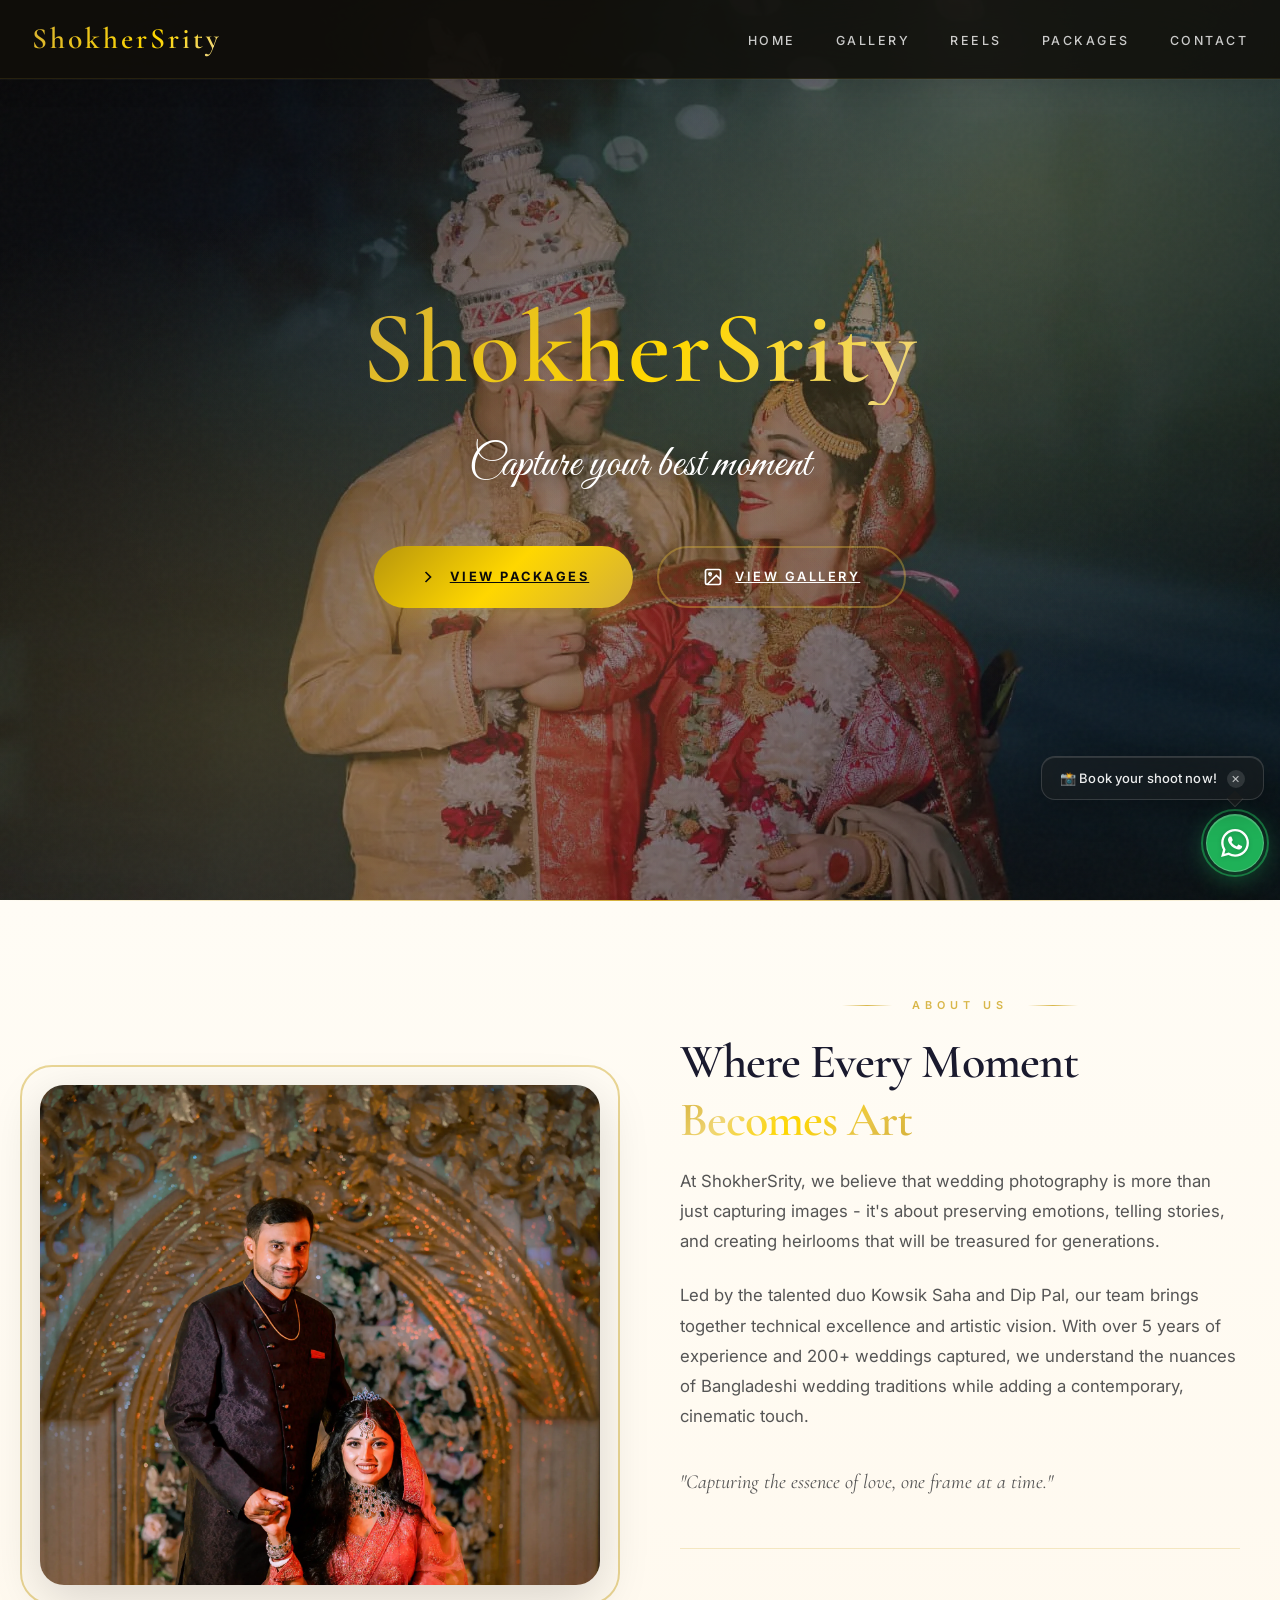
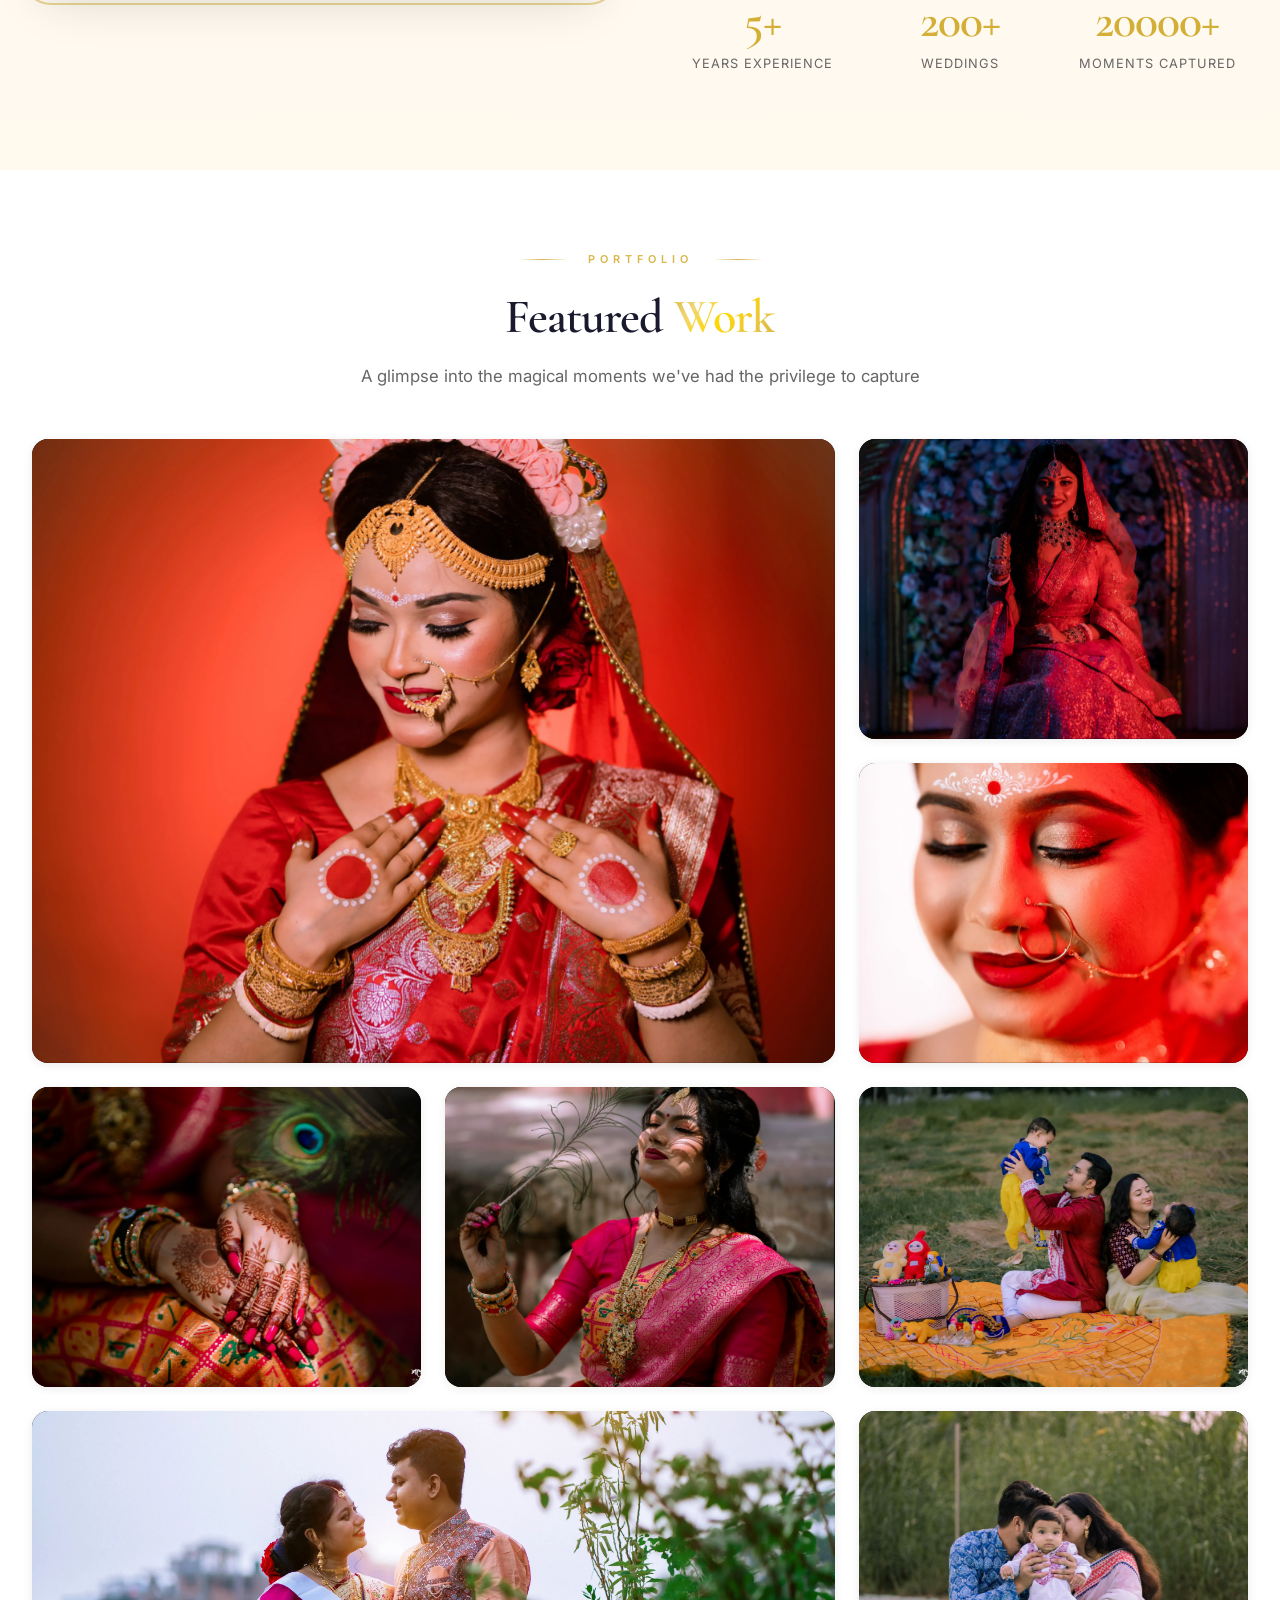
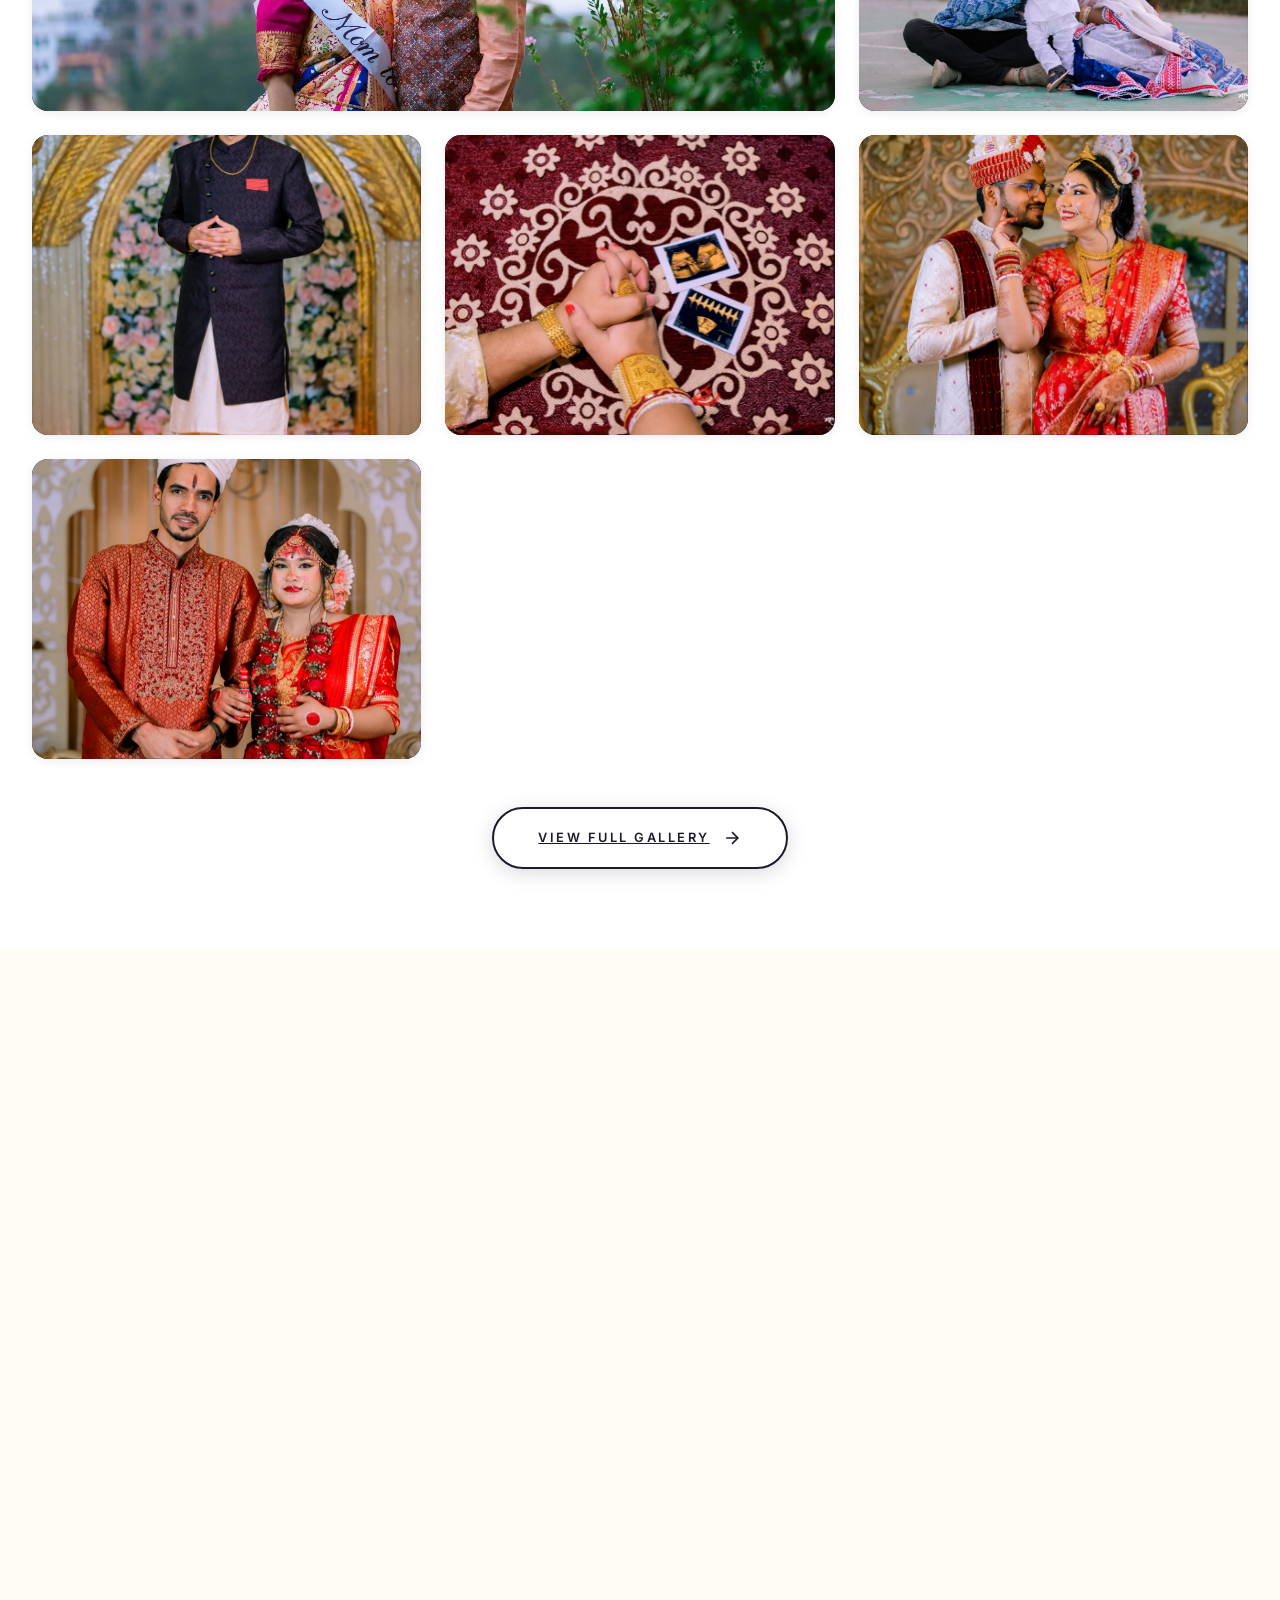
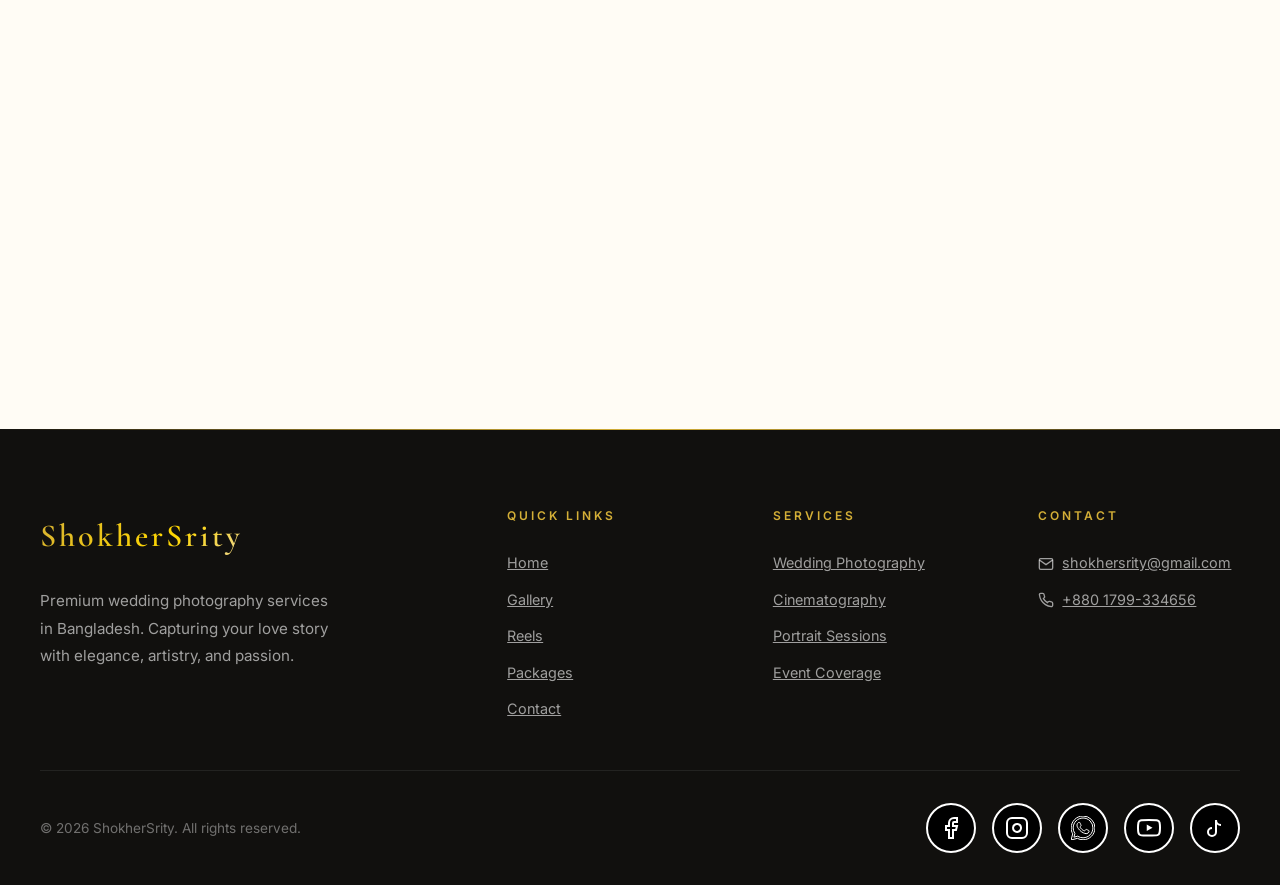
==== index.html @ 5e2c9f4b "feat: WhatsApp widget + Apple frosted glass UI overhaul - Add floating WhatsApp chat-head widget (dr" ====
<!DOCTYPE html>
<html lang="en">
<head>
    <meta charset="UTF-8">
    <meta name="viewport" content="width=device-width, initial-scale=1.0">
    <meta name="description" content="ShokherSrity - Premium Wedding Photography in Bangladesh. Capturing your precious moments with artistry and elegance.">
    <meta name="keywords" content="wedding photography, Bangladesh, professional photographer, wedding photos, ShokherSrity">
    <title>ShokherSrity | Premium Wedding Photography</title>
    
    <!-- Preconnect -->
    <link rel="preconnect" href="https://fonts.googleapis.com">
    <link rel="preconnect" href="https://fonts.gstatic.com" crossorigin>
    
    <!-- Fonts -->
    <link href="https://fonts.googleapis.com/css2?family=Cormorant+Garamond:ital,wght@0,300;0,400;0,500;0,600;0,700;1,400;1,500&family=Inter:wght@300;400;500;600;700&family=Great+Vibes&display=swap" rel="stylesheet">
    
    <!-- Styles -->
    <link rel="stylesheet" href="style.css">
    <link rel="stylesheet" href="https://unpkg.com/aos@2.3.1/dist/aos.css">
    
    <!-- Favicon -->
    <link rel="icon" href="attached_assets/logo.webp" type="image/webp">
</head>
<body>
    <!-- Header -->
    <header>
        <nav>
            <a href="index.html" class="logo">ShokherSrity</a>
            <button class="mobile-menu-btn" aria-label="Toggle menu">
                <span></span>
                <span></span>
                <span></span>
            </button>
            <ul class="nav-links">
                <li><a href="index.html">Home</a></li>
                <li><a href="gallery.html">Gallery</a></li>
                <li><a href="reels.html">Reels</a></li>
                <li><a href="packages.html">Packages</a></li>
                <li><a href="contact.html">Contact</a></li>
            </ul>
        </nav>
    </header>

    <main>
        <!-- Hero Section -->
        <section class="hero" data-aos="fade">
            <div class="hero-overlay"></div>
            <div class="hero-content">
                <h1 class="hero-title">ShokherSrity</h1>
                <p class="hero-tagline">Capture your best moment</p>
                <div class="hero-cta">
                    <a href="packages.html" class="btn btn-primary">
                        <svg width="20" height="20" viewBox="0 0 24 24" fill="none" stroke="currentColor" stroke-width="2">
                            <polyline points="9 18 15 12 9 6"></polyline>
                        </svg>
                        View Packages
                    </a>
                    <a href="gallery.html" class="btn btn-secondary glass-effect">
                        <svg width="20" height="20" viewBox="0 0 24 24" fill="none" stroke="currentColor" stroke-width="2">
                            <rect x="3" y="3" width="18" height="18" rx="2"></rect>
                            <circle cx="8.5" cy="8.5" r="1.5"></circle>
                            <path d="M21 15l-5-5L5 21"></path>
                        </svg>
                        View Gallery
                    </a>
                </div>
            </div>
        </section>

        <!-- About Section -->
        <section class="about" data-aos="fade-up">
            <div class="about-container">
                <div class="about-image-wrapper" data-aos="fade-right">
                    <div class="about-image-frame"></div>
                    <div class="about-image">
                        <img src="attached_assets/Reception/1.webp" alt="About Photography">
                    </div>
                </div>
                <div class="about-content" data-aos="fade-left">
                    <span class="section-label">About Us</span>
                    <h2 class="section-title">Where Every Moment <span class="text-gradient">Becomes Art</span></h2>
                    <p>
                        At ShokherSrity, we believe that wedding photography is more than just capturing images - it's about preserving emotions, telling stories, and creating heirlooms that will be treasured for generations.
                    </p>
                    <p>
                        Led by the talented duo Kowsik Saha and Dip Pal, our team brings together technical excellence and artistic vision. With over 5 years of experience and 200+ weddings captured, we understand the nuances of Bangladeshi wedding traditions while adding a contemporary, cinematic touch.
                    </p>
                    <p class="about-signature">
                        "Capturing the essence of love, one frame at a time."
                    </p>
                    <div class="about-stats">
                        <div class="stat-item">
                            <span class="stat-number" data-count="5" data-suffix="+">5+</span>
                            <span class="stat-label">Years Experience</span>
                        </div>
                        <div class="stat-item">
                            <span class="stat-number" data-count="200" data-suffix="+">200+</span>
                            <span class="stat-label">Weddings</span>
                        </div>
                        <div class="stat-item">
                            <span class="stat-number" data-count="20000" data-suffix="+">20000+</span>
                            <span class="stat-label">Moments Captured</span>
                        </div>
                    </div>
                </div>
            </div>
        </section>

        <!-- Featured Work Section - Photos from each category -->
        <section class="featured-work" data-aos="fade-up">
            <div class="section-header">
                <span class="section-label">Portfolio</span>
                <h2 class="section-title">Featured <span class="text-gradient">Work</span></h2>
                <p class="section-subtitle">A glimpse into the magical moments we've had the privilege to capture</p>
            </div>
            <div class="featured-grid stagger-children" id="homepage-featured-grid">
                <!-- Dynamically populated by JS: 2 random photos from each category -->
            </div>
            <div style="text-align: center; margin-top: 3rem;">
                <a href="gallery.html" class="btn btn-outline">
                    View Full Gallery
                    <svg width="20" height="20" viewBox="0 0 24 24" fill="none" stroke="currentColor" stroke-width="2">
                        <path d="M5 12h14M12 5l7 7-7 7"></path>
                    </svg>
                </a>
            </div>
        </section>

        <!-- Testimonials Section -->
        <section class="testimonials" data-aos="fade-up">
            <div class="section-header">
                <span class="section-label" style="color: var(--color-gold-light);">Testimonials</span>
                <h2 class="section-title">What Couples <span class="text-gradient">Say</span></h2>
            </div>
            <div class="testimonials-grid stagger-children">
                <div class="testimonial-card" data-aos="fade-up">
                    <div class="testimonial-stars">
                        <svg viewBox="0 0 24 24"><path d="M12 2l3.09 6.26L22 9.27l-5 4.87 1.18 6.88L12 17.77l-6.18 3.25L7 14.14 2 9.27l6.91-1.01L12 2z"/></svg>
                        <svg viewBox="0 0 24 24"><path d="M12 2l3.09 6.26L22 9.27l-5 4.87 1.18 6.88L12 17.77l-6.18 3.25L7 14.14 2 9.27l6.91-1.01L12 2z"/></svg>
                        <svg viewBox="0 0 24 24"><path d="M12 2l3.09 6.26L22 9.27l-5 4.87 1.18 6.88L12 17.77l-6.18 3.25L7 14.14 2 9.27l6.91-1.01L12 2z"/></svg>
                        <svg viewBox="0 0 24 24"><path d="M12 2l3.09 6.26L22 9.27l-5 4.87 1.18 6.88L12 17.77l-6.18 3.25L7 14.14 2 9.27l6.91-1.01L12 2z"/></svg>
                        <svg viewBox="0 0 24 24"><path d="M12 2l3.09 6.26L22 9.27l-5 4.87 1.18 6.88L12 17.77l-6.18 3.25L7 14.14 2 9.27l6.91-1.01L12 2z"/></svg>
                    </div>
                    <p class="testimonial-text">
                        "ShokherSrity captured our wedding day so beautifully that every time we look at the photos, we relive those magical moments. The attention to detail and the artistic vision exceeded all our expectations."
                    </p>
                    <div class="testimonial-author">
                        <div class="testimonial-avatar">SR</div>
                        <div>
                            <div class="testimonial-name">Sarah & Rahul</div>
                            <div class="testimonial-role">Dhaka, 2023</div>
                        </div>
                    </div>
                </div>
                <div class="testimonial-card" data-aos="fade-up" data-aos-delay="100">
                    <div class="testimonial-stars">
                        <svg viewBox="0 0 24 24"><path d="M12 2l3.09 6.26L22 9.27l-5 4.87 1.18 6.88L12 17.77l-6.18 3.25L7 14.14 2 9.27l6.91-1.01L12 2z"/></svg>
                        <svg viewBox="0 0 24 24"><path d="M12 2l3.09 6.26L22 9.27l-5 4.87 1.18 6.88L12 17.77l-6.18 3.25L7 14.14 2 9.27l6.91-1.01L12 2z"/></svg>
                        <svg viewBox="0 0 24 24"><path d="M12 2l3.09 6.26L22 9.27l-5 4.87 1.18 6.88L12 17.77l-6.18 3.25L7 14.14 2 9.27l6.91-1.01L12 2z"/></svg>
                        <svg viewBox="0 0 24 24"><path d="M12 2l3.09 6.26L22 9.27l-5 4.87 1.18 6.88L12 17.77l-6.18 3.25L7 14.14 2 9.27l6.91-1.01L12 2z"/></svg>
                        <svg viewBox="0 0 24 24"><path d="M12 2l3.09 6.26L22 9.27l-5 4.87 1.18 6.88L12 17.77l-6.18 3.25L7 14.14 2 9.27l6.91-1.01L12 2z"/></svg>
                    </div>
                    <p class="testimonial-text">
                        "From the pre-wedding shoot to the main event, Kowsik and Dip were incredibly professional and creative. They made us feel comfortable and captured our personalities perfectly."
                    </p>
                    <div class="testimonial-author">
                        <div class="testimonial-avatar">NA</div>
                        <div>
                            <div class="testimonial-name">Nadia & Asif</div>
                            <div class="testimonial-role">Chittagong, 2023</div>
                        </div>
                    </div>
                </div>
                <div class="testimonial-card" data-aos="fade-up" data-aos-delay="200">
                    <div class="testimonial-stars">
                        <svg viewBox="0 0 24 24"><path d="M12 2l3.09 6.26L22 9.27l-5 4.87 1.18 6.88L12 17.77l-6.18 3.25L7 14.14 2 9.27l6.91-1.01L12 2z"/></svg>
                        <svg viewBox="0 0 24 24"><path d="M12 2l3.09 6.26L22 9.27l-5 4.87 1.18 6.88L12 17.77l-6.18 3.25L7 14.14 2 9.27l6.91-1.01L12 2z"/></svg>
                        <svg viewBox="0 0 24 24"><path d="M12 2l3.09 6.26L22 9.27l-5 4.87 1.18 6.88L12 17.77l-6.18 3.25L7 14.14 2 9.27l6.91-1.01L12 2z"/></svg>
                        <svg viewBox="0 0 24 24"><path d="M12 2l3.09 6.26L22 9.27l-5 4.87 1.18 6.88L12 17.77l-6.18 3.25L7 14.14 2 9.27l6.91-1.01L12 2z"/></svg>
                        <svg viewBox="0 0 24 24"><path d="M12 2l3.09 6.26L22 9.27l-5 4.87 1.18 6.88L12 17.77l-6.18 3.25L7 14.14 2 9.27l6.91-1.01L12 2z"/></svg>
                    </div>
                    <p class="testimonial-text">
                        "The video and photo quality was outstanding! They captured candid moments we didn't even know happened. ShokherSrity truly are artists behind the camera. Highly recommended!"
                    </p>
                    <div class="testimonial-author">
                        <div class="testimonial-avatar">FA</div>
                        <div>
                            <div class="testimonial-name">Farah & Adil</div>
                            <div class="testimonial-role">Sylhet, 2024</div>
                        </div>
                    </div>
                </div>
            </div>
        </section>

        <!-- CTA Section -->
        <section class="cta-section" data-aos="fade-up">
            <div class="cta-content">
                <h2>Ready to Capture Your <span class="text-gradient">Special Day?</span></h2>
                <p>Let's create something beautiful together. Book a consultation to discuss your vision and let us bring it to life.</p>
                <a href="contact.html" class="btn btn-primary">
                    <svg width="20" height="20" viewBox="0 0 24 24" fill="none" stroke="currentColor" stroke-width="2">
                        <rect x="3" y="4" width="18" height="18" rx="2" ry="2"></rect>
                        <line x1="16" y1="2" x2="16" y2="6"></line>
                        <line x1="8" y1="2" x2="8" y2="6"></line>
                        <line x1="3" y1="10" x2="21" y2="10"></line>
                    </svg>
                    Book a Consultation
                </a>
            </div>
        </section>
    </main>

    <!-- Footer -->
    <footer class="footer">
        <div class="footer-content">
            <div class="footer-brand">
                <a href="index.html" class="logo">ShokherSrity</a>
                <p>Premium wedding photography services in Bangladesh. Capturing your love story with elegance, artistry, and passion.</p>
            </div>
            <div class="footer-section">
                <h4 class="footer-title">Quick Links</h4>
                <div class="footer-links">
                    <a href="index.html">Home</a>
                    <a href="gallery.html">Gallery</a>
                    <a href="reels.html">Reels</a>
                    <a href="packages.html">Packages</a>
                    <a href="contact.html">Contact</a>
                </div>
            </div>
            <div class="footer-section">
                <h4 class="footer-title">Services</h4>
                <div class="footer-links">
                    <a href="packages.html">Wedding Photography</a>
                    <a href="packages.html">Cinematography</a>
                    <a href="packages.html">Portrait Sessions</a>
                    <a href="packages.html">Event Coverage</a>
                </div>
            </div>
            <div class="footer-section">
                <h4 class="footer-title">Contact</h4>
                <div class="footer-links">
                    <a href="mailto:shokhersrity@gmail.com">
                        <svg width="16" height="16" viewBox="0 0 24 24" fill="none" stroke="currentColor" stroke-width="2">
                            <path d="M4 4h16c1.1 0 2 .9 2 2v12c0 1.1-.9 2-2 2H4c-1.1 0-2-.9-2-2V6c0-1.1.9-2 2-2z"></path>
                            <polyline points="22,6 12,13 2,6"></polyline>
                        </svg>
                        shokhersrity@gmail.com
                    </a>
                    <a href="tel:+8801799334656">
                        <svg width="16" height="16" viewBox="0 0 24 24" fill="none" stroke="currentColor" stroke-width="2">
                            <path d="M22 16.92v3a2 2 0 01-2.18 2 19.79 19.79 0 01-8.63-3.07 19.5 19.5 0 01-6-6 19.79 19.79 0 01-3.07-8.67A2 2 0 014.11 2h3a2 2 0 012 1.72 12.84 12.84 0 00.7 2.81 2 2 0 01-.45 2.11L8.09 9.91a16 16 0 006 6l1.27-1.27a2 2 0 012.11-.45 12.84 12.84 0 002.81.7A2 2 0 0122 16.92z"></path>
                        </svg>
                        +880 1799-334656
                    </a>
                </div>
            </div>
        </div>
        <div class="footer-bottom">
            <p class="footer-copyright">
                &copy; <span data-copyright-year>2024</span> ShokherSrity. All rights reserved.
            </p>
            <div class="footer-social">
                <a href="https://www.facebook.com/shokhersrity" target="_blank" aria-label="Facebook">
                    <svg width="20" height="20" viewBox="0 0 24 24" fill="none" stroke="currentColor" stroke-width="2">
                        <path d="M18 2h-3a5 5 0 00-5 5v3H7v4h3v8h4v-8h3l1-4h-4V7a1 1 0 011-1h3z"></path>
                    </svg>
                </a>
                <a href="https://www.instagram.com/shokhersrity" target="_blank" aria-label="Instagram">
                    <svg width="20" height="20" viewBox="0 0 24 24" fill="none" stroke="currentColor" stroke-width="2">
                        <rect x="2" y="2" width="20" height="20" rx="5" ry="5"></rect>
                        <path d="M16 11.37A4 4 0 1112.63 8 4 4 0 0116 11.37z"></path>
                        <line x1="17.5" y1="6.5" x2="17.51" y2="6.5"></line>
                    </svg>
                </a>
                <a href="https://wa.me/8801799334656" target="_blank" aria-label="WhatsApp">
                    <svg width="20" height="20" viewBox="0 0 24 24" fill="currentColor" stroke="none">
                        <path d="M17.472 14.382c-.297-.149-1.758-.867-2.03-.967-.273-.099-.471-.148-.67.15-.197.297-.767.966-.94 1.164-.173.199-.347.223-.644.075-.297-.15-1.255-.463-2.39-1.475-.883-.788-1.48-1.761-1.653-2.059-.173-.297-.018-.458.13-.606.134-.133.298-.347.446-.52.149-.174.198-.298.298-.497.099-.198.05-.371-.025-.52-.075-.149-.669-1.612-.916-2.207-.242-.579-.487-.5-.669-.51-.173-.008-.371-.01-.57-.01-.198 0-.52.074-.792.372-.272.297-1.04 1.016-1.04 2.479 0 1.462 1.065 2.875 1.213 3.074.149.198 2.096 3.2 5.077 4.487.709.306 1.262.489 1.694.625.712.227 1.36.195 1.871.118.571-.085 1.758-.719 2.006-1.413.248-.694.248-1.289.173-1.413-.074-.124-.272-.198-.57-.347m-5.421 7.403h-.004a9.87 9.87 0 01-5.031-1.378l-.361-.214-3.741.982.998-3.648-.235-.374a9.86 9.86 0 01-1.51-5.26c.001-5.45 4.436-9.884 9.888-9.884 2.64 0 5.122 1.03 6.988 2.898a9.825 9.825 0 012.893 6.994c-.003 5.45-4.437 9.884-9.885 9.884m8.413-18.297A11.815 11.815 0 0012.05 0C5.495 0 .16 5.335.157 11.892c0 2.096.547 4.142 1.588 5.945L.057 24l6.305-1.654a11.882 11.882 0 005.683 1.448h.005c6.554 0 11.89-5.335 11.893-11.893a11.821 11.821 0 00-3.48-8.413z"/>
                    </svg>
                </a>
                <a href="https://www.youtube.com/@shokhersrity" target="_blank" aria-label="YouTube">
                    <svg width="20" height="20" viewBox="0 0 24 24" fill="none" stroke="currentColor" stroke-width="2">
                        <path d="M22.54 6.42a2.78 2.78 0 00-1.94-2C18.88 4 12 4 12 4s-6.88 0-8.6.46a2.78 2.78 0 00-1.94 2A29 29 0 001 11.75a29 29 0 00.46 5.33A2.78 2.78 0 003.4 19.1c1.72.46 8.6.46 8.6.46s6.88 0 8.6-.46a2.78 2.78 0 001.94-2 29 29 0 00.46-5.25 29 29 0 00-.46-5.43z"></path>
                        <polygon points="9.75 15.02 15.5 11.75 9.75 8.48 9.75 15.02" fill="currentColor" stroke="none"></polygon>
                    </svg>
                </a>
                <a href="https://www.tiktok.com/@shokhersrity" target="_blank" aria-label="TikTok">
                    <svg width="20" height="20" viewBox="0 0 24 24" fill="none" stroke="currentColor" stroke-width="2">
                        <path d="M9 12a4 4 0 104 4V4a5 5 0 005 5"></path>
                    </svg>
                </a>
            </div>
        </div>
    </footer>

    <!-- Scripts -->
    <script src="https://unpkg.com/aos@2.3.1/dist/aos.js"></script>
    <script src="image_catalog.js"></script><script src="script.js"></script>
    <script src="whatsapp-widget.js"></script>
</body>
</html>
---- style.css ----
/* ============================================
   SHOKHERSRITY - PREMIUM WEDDING PHOTOGRAPHY
   Golden Liquid Glass Design System
   ============================================ */

/* CSS Custom Properties - Design Tokens */
:root {
    /* Colors - Golden Luxury Palette */
    --color-black: #0a0a0a;
    --color-white: #FFFFFF;
    --color-gold: #D4AF37;
    --color-gold-bright: #FFD700;
    --color-gold-dark: #B8960C;
    --color-gold-warm: #E8C547;
    --color-gold-light: #F0D674;
    --color-gold-pale: #FFF3C4;
    --color-champagne: #F7E7CE;
    --color-amber: #F5A623;
    --color-amber-light: #FFBF47;
    --color-cream: #FFFCF5;
    --color-ivory: #FFF9EE;
    --color-charcoal: #1A1A2E;
    --color-charcoal-light: #2D2D44;
    --color-charcoal-warm: #2A2520;
    --color-bronze: #CD7F32;
    --color-copper: #B87333;
    --color-honey: #EB9E34;
    --color-sand: #F5DEB3;
    
    /* Gradients - Golden Liquid */
    --gradient-gold: linear-gradient(135deg, #B8960C 0%, #FFD700 50%, #D4AF37 100%);
    --gradient-gold-shine: linear-gradient(90deg, transparent 0%, rgba(255,215,0,0.5) 50%, transparent 100%);
    --gradient-gold-liquid: linear-gradient(135deg, #D4AF37 0%, #F0D674 25%, #FFD700 50%, #E8C547 75%, #D4AF37 100%);
    --gradient-gold-soft: linear-gradient(135deg, #F0D674 0%, #FFD700 50%, #F0D674 100%);
    --gradient-amber: linear-gradient(135deg, #F5A623 0%, #FFD700 50%, #F5A623 100%);
    --gradient-warm: linear-gradient(135deg, #D4AF37 0%, #F5A623 100%);
    --gradient-dark: linear-gradient(180deg, #1A1A2E 0%, #0a0a0a 100%);
    --gradient-dark-gold: linear-gradient(180deg, #1a1810 0%, #0a0a0a 100%);
    --gradient-hero: linear-gradient(135deg, rgba(10,10,10,0.85) 0%, rgba(26,26,46,0.5) 50%, rgba(10,10,10,0.7) 100%);
    --gradient-cream: linear-gradient(180deg, #FFFCF5 0%, #FFF9EE 100%);
    --gradient-glass-gold: linear-gradient(135deg, rgba(212,175,55,0.15) 0%, rgba(255,215,0,0.05) 50%, rgba(212,175,55,0.1) 100%);
    
    /* Typography */
    --font-heading: 'Cormorant Garamond', Georgia, serif;
    --font-body: 'Inter', -apple-system, BlinkMacSystemFont, sans-serif;
    --font-accent: 'Great Vibes', cursive;
    
    /* Spacing */
    --space-xs: 0.5rem;
    --space-sm: 1rem;
    --space-md: 1.5rem;
    --space-lg: 2rem;
    --space-xl: 3rem;
    --space-xxl: 5rem;
    
    /* Shadows - Golden */
    --shadow-sm: 0 2px 10px rgba(0,0,0,0.08);
    --shadow-md: 0 8px 30px rgba(0,0,0,0.12);
    --shadow-lg: 0 15px 50px rgba(0,0,0,0.15);
    --shadow-gold: 0 8px 30px rgba(212,175,55,0.25);
    --shadow-gold-lg: 0 15px 50px rgba(212,175,55,0.3);
    --shadow-glow: 0 0 40px rgba(212,175,55,0.3);
    --shadow-gold-soft: 0 10px 40px rgba(212,175,55,0.15);
    
    /* Transitions */
    --transition-fast: all 0.2s cubic-bezier(0.4, 0, 0.2, 1);
    --transition-base: all 0.3s cubic-bezier(0.4, 0, 0.2, 1);
    --transition-slow: all 0.5s cubic-bezier(0.4, 0, 0.2, 1);
    
    /* Border Radius */
    --radius-sm: 8px;
    --radius-md: 16px;
    --radius-lg: 24px;
    --radius-xl: 32px;
    --radius-full: 9999px;
    
    /* Z-Index Scale */
    --z-base: 1;
    --z-dropdown: 100;
    --z-sticky: 200;
    --z-fixed: 300;
    --z-modal-backdrop: 400;
    --z-modal: 500;
    --z-popover: 600;
    --z-tooltip: 700;
}

/* Reset & Base Styles */
*, *::before, *::after {
    margin: 0;
    padding: 0;
    box-sizing: border-box;
}

html {
    scroll-behavior: smooth;
    font-size: 16px;
}

body {
    font-family: var(--font-body);
    font-weight: 400;
    line-height: 1.7;
    color: var(--color-charcoal);
    background-color: var(--color-cream);
    overflow-x: hidden;
    -webkit-font-smoothing: antialiased;
    -moz-osx-font-smoothing: grayscale;
}

img {
    max-width: 100%;
    height: auto;
    display: block;
    opacity: 0;
    transition: opacity 0.5s cubic-bezier(0.4, 0, 0.2, 1);
    will-change: opacity;
}

img.loaded {
    opacity: 1;
}

img.error {
    opacity: 0.3;
    filter: grayscale(100%);
}

    50% { background-position: 0% 50%; }
    100% { background-position: 100% 50%; }
}

a {
    text-decoration: none;
    color: inherit;
    transition: var(--transition-base);
}

ul {
    list-style: none;
}

/* Typography */
h1, h2, h3, h4, h5, h6 {
    font-family: var(--font-heading);
    font-weight: 600;
    line-height: 1.2;
    letter-spacing: -0.01em;
}

h1 { font-size: clamp(2.5rem, 5vw, 4.5rem); font-weight: 600; }
h2 { font-size: clamp(2rem, 4vw, 3.5rem); font-weight: 600; }
h3 { font-size: clamp(1.5rem, 3vw, 2.5rem); font-weight: 500; }
h4 { font-size: clamp(1.25rem, 2vw, 1.75rem); font-weight: 500; }

p {
    font-size: 1.05rem;
    line-height: 1.8;
    color: #555;
}

.text-gradient {
    background: var(--gradient-gold-liquid);
    -webkit-background-clip: text;
    background-clip: text;
    color: transparent;
}

.text-gold {
    color: var(--color-gold);
}

.text-rose {
    color: var(--color-rose-gold);
}

/* ============================================
   HEADER & NAVIGATION — Apple Tinted Frosted Glass
   ============================================ */

header {
    position: fixed;
    top: 0;
    left: 0;
    right: 0;
    z-index: var(--z-fixed);
    background: rgba(16, 14, 10, 0.88);
    backdrop-filter: blur(48px) saturate(200%) brightness(1.02);
    -webkit-backdrop-filter: blur(48px) saturate(200%) brightness(1.02);
    transition: background 0.4s cubic-bezier(.22,1,.36,1), box-shadow 0.4s cubic-bezier(.22,1,.36,1), border-color 0.4s ease;
    border-bottom: 1px solid rgba(212,175,55,0.12);
    box-shadow:
        0 1px 0 rgba(255,255,255,0.03),
        0 4px 24px rgba(0,0,0,0.15);
}

header.scrolled {
    background: rgba(12, 10, 8, 0.94);
    border-bottom-color: rgba(212,175,55,0.22);
    box-shadow:
        0 1px 0 rgba(255,215,0,0.05),
        0 8px 40px rgba(0,0,0,0.25),
        0 0 40px rgba(212,175,55,0.03);
}

/* On pages with dark headers (gallery/packages/contact)
   make nav fully opaque so it doesn't show ugly transparency */
body.page-gallery header,
body.page-packages header,
body.page-contact header {
    background: rgba(12, 10, 8, 0.95);
}

body.page-gallery header.scrolled,
body.page-packages header.scrolled,
body.page-contact header.scrolled {
    background: rgba(10, 8, 6, 0.97);
}

nav {
    max-width: 1400px;
    margin: 0 auto;
    padding: 0.875rem 2rem;
    display: flex;
    justify-content: space-between;
    align-items: center;
}

.logo {
    font-family: var(--font-heading);
    font-size: 1.85rem;
    font-weight: 600;
    letter-spacing: 3px;
    background: linear-gradient(135deg, #D4AF37 0%, #FFD700 35%, #F0D674 50%, #FFD700 65%, #D4AF37 100%);
    background-size: 200% auto;
    -webkit-background-clip: text;
    background-clip: text;
    color: transparent;
    transition: var(--transition-base);
    animation: goldShimmerText 4s ease-in-out infinite;
}

.logo:hover {
    transform: scale(1.05);
    filter: drop-shadow(0 0 16px rgba(212,175,55,0.4));
}

.nav-links {
    display: flex;
    gap: 2.5rem;
    align-items: center;
}

.nav-links a {
    font-family: var(--font-body);
    font-size: 0.78rem;
    font-weight: 500;
    letter-spacing: 2.5px;
    text-transform: uppercase;
    color: rgba(255,255,255,0.78);
    position: relative;
    padding: 0.625rem 0;
    transition: color 0.3s ease, transform 0.3s ease;
}

.nav-links a::after {
    content: '';
    position: absolute;
    bottom: 0;
    left: 50%;
    transform: translateX(-50%);
    width: 0;
    height: 2px;
    background: var(--gradient-gold);
    border-radius: 1px;
    transition: width 0.35s cubic-bezier(.22,1,.36,1);
}

.nav-links a:hover {
    color: var(--color-gold-light);
    transform: translateY(-1px);
}

.nav-links a:hover::after {
    width: 100%;
}

/* Mobile Menu Button */
.mobile-menu-btn {
    display: none;
    flex-direction: column;
    gap: 5px;
    background: none;
    border: none;
    cursor: pointer;
    padding: 0.5rem;
    z-index: calc(var(--z-fixed) + 1);
}

.mobile-menu-btn span {
    width: 22px;
    height: 2px;
    background: var(--color-gold);
    border-radius: 2px;
    transition: var(--transition-base);
}

.mobile-menu-btn.active span:nth-child(1) {
    transform: rotate(45deg) translate(5px, 5px);
}

.mobile-menu-btn.active span:nth-child(2) {
    opacity: 0;
}

.mobile-menu-btn.active span:nth-child(3) {
    transform: rotate(-45deg) translate(5px, -5px);
}

/* ============================================
   HERO SECTION
   ============================================ */

.hero {
    min-height: 100vh;
    display: flex;
    align-items: center;
    justify-content: center;
    position: relative;
    overflow: hidden;
    background: var(--color-black);
    padding-top: 80px;
}

.hero::after {
    content: '';
    position: absolute;
    inset: 0;
    background: var(--hero-bg-image, url('attached_assets/Wedding Photoshooot/19.webp')) center center / cover no-repeat;
    z-index: 0;
}

.hero::before {
    content: '';
    position: absolute;
    inset: 0;
    background: var(--gradient-hero);
    z-index: 1;
}

.hero-overlay {
    position: absolute;
    inset: 0;
    background: 
        radial-gradient(ellipse at 20% 80%, rgba(212,175,55,0.2) 0%, transparent 50%),
        radial-gradient(ellipse at 80% 20%, rgba(255,215,0,0.15) 0%, transparent 50%),
        radial-gradient(ellipse at 50% 50%, rgba(184,150,12,0.08) 0%, transparent 60%);
    pointer-events: none;
    z-index: 2;
    animation: auroraShift 8s ease-in-out infinite alternate;
}

@keyframes auroraShift {
    0% { opacity: 0.7; }
    50% { opacity: 1; }
    100% { opacity: 0.8; }
}

.hero-content {
    position: relative;
    z-index: 3;
    text-align: center;
    max-width: 900px;
    padding: 2rem;
    color: var(--color-white);
}

.hero-subtitle {
    font-family: var(--font-body);
    font-size: 0.85rem;
    font-weight: 500;
    letter-spacing: 4px;
    text-transform: uppercase;
    color: var(--color-gold);
    margin-bottom: 1.5rem;
    opacity: 0;
    animation: fadeInUp 0.8s ease forwards 0.3s;
}

.hero-title {
    font-family: var(--font-heading);
    font-size: clamp(3.5rem, 8vw, 7rem);
    font-weight: 600;
    line-height: 1.1;
    margin-bottom: 1.25rem;
    letter-spacing: 0.02em;
    background: linear-gradient(135deg, #D4AF37 0%, #FFD700 30%, #F0D674 50%, #FFD700 70%, #D4AF37 100%);
    background-size: 200% auto;
    -webkit-background-clip: text;
    background-clip: text;
    color: transparent;
    text-shadow: none;
    opacity: 0;
    animation: fadeInUp 0.8s ease forwards 0.5s, goldShimmerText 5s ease-in-out infinite 1.5s;
}

.hero-tagline {
    font-family: var(--font-accent);
    font-size: clamp(1.75rem, 3.5vw, 3rem);
    font-weight: 400;
    color: var(--color-white);
    margin-bottom: 2.5rem;
    opacity: 0.95;
    text-shadow: 2px 2px 20px rgba(0,0,0,0.6);
    opacity: 0;
    animation: fadeInUp 0.8s ease forwards 0.7s;
}

.hero-cta {
    display: flex;
    gap: 1.5rem;
    justify-content: center;
    flex-wrap: wrap;
    opacity: 0;
    animation: fadeInUp 0.8s ease forwards 0.9s;
}

/* ============================================
   GLASSMORPHISM, PRISM & EFFECTS
   ============================================ */

/* Glass prism shimmer animation */
@keyframes glassPrism {
    0% { background-position: -200% 0; }
    100% { background-position: 200% 0; }
}

@keyframes prismRefract {
    0%   { opacity: 0; transform: translateX(-100%) rotate(-15deg); }
    50%  { opacity: 1; }
    100% { opacity: 0; transform: translateX(200%) rotate(-15deg); }
}

.glass-effect {
    background: rgba(255, 255, 255, 0.04);
    backdrop-filter: blur(24px) saturate(180%);
    -webkit-backdrop-filter: blur(24px) saturate(180%);
    border: 1px solid rgba(255, 255, 255, 0.08);
    box-shadow:
        0 8px 32px 0 rgba(0, 0, 0, 0.25),
        inset 0 1px 0 rgba(255,255,255,0.06);
}

.liquid-glass {
    background: linear-gradient(135deg, rgba(212,175,55,0.06), rgba(255,215,0,0.02), rgba(212,175,55,0.04));
    backdrop-filter: blur(24px) saturate(180%);
    -webkit-backdrop-filter: blur(24px) saturate(180%);
    border: 1px solid rgba(212,175,55,0.18);
    box-shadow: 
        0 8px 32px 0 rgba(0, 0, 0, 0.15),
        inset 0 1px 0 rgba(255,215,0,0.12),
        inset 0 -1px 0 rgba(212,175,55,0.04);
    border-radius: var(--radius-lg);
    position: relative;
    overflow: hidden;
}

.liquid-glass::before {
    content: '';
    position: absolute;
    top: 0;
    left: -100%;
    width: 50%;
    height: 100%;
    background: linear-gradient(to right, transparent, rgba(255,215,0,0.2), rgba(212,175,55,0.1), transparent);
    transform: skewX(-20deg);
    transition: 0.6s;
    pointer-events: none;
}

.liquid-glass:hover::before {
    left: 150%;
}

/* ============================================
   BUTTONS
   ============================================ */

.btn {
    display: inline-flex;
    align-items: center;
    justify-content: center;
    gap: clamp(0.4rem, 1vw, 0.75rem);
    padding: clamp(0.75rem, 2vw, 1.125rem) clamp(1.25rem, 4vw, 2.75rem);
    font-family: var(--font-body);
    font-size: clamp(0.7rem, 1.2vw, 0.8rem);
    font-weight: 600;
    letter-spacing: clamp(1px, 0.2vw, 2.5px);
    text-transform: uppercase;
    border-radius: 50px;
    cursor: pointer;
    transition: var(--transition-base);
    position: relative;
    overflow: hidden;
    border: none;
    box-shadow: 0 4px 20px rgba(0,0,0,0.15);
    white-space: nowrap;
    text-overflow: ellipsis;
    max-width: 100%;
}

.btn::before {
    content: '';
    position: absolute;
    top: 0;
    left: -100%;
    width: 100%;
    height: 100%;
    background: var(--gradient-gold-shine);
    transition: var(--transition-slow);
    z-index: -1;
}

.btn:hover::before {
    left: 100%;
}

.btn-primary {
    background: var(--gradient-gold);
    color: var(--color-black);
    box-shadow: 0 8px 30px rgba(212,175,55,0.35);
    font-weight: 700;
}

.btn-primary:hover {
    transform: translateY(-3px);
    box-shadow: 0 12px 40px rgba(212,175,55,0.5);
}

.btn-secondary {
    background: transparent;
    color: var(--color-white);
    border: 2px solid rgba(212,175,55,0.4);
}

.btn-secondary:hover {
    border-color: var(--color-gold);
    color: var(--color-gold);
    transform: translateY(-3px);
    box-shadow: 0 8px 25px rgba(212,175,55,0.2);
}

.btn-outline {
    background: transparent;
    color: var(--color-charcoal);
    border: 2px solid var(--color-charcoal);
}

.btn-outline:hover {
    background: var(--color-charcoal);
    color: var(--color-white);
}

/* ============================================
   SECTIONS COMMON
   ============================================ */

section {
    padding: var(--space-xxl) 2rem;
    position: relative;
}

.section-header {
    text-align: center;
    max-width: 800px;
    margin: 0 auto var(--space-xl);
}

.section-label {
    font-family: var(--font-body);
    font-size: 0.68rem;
    font-weight: 600;
    letter-spacing: 5px;
    text-transform: uppercase;
    color: var(--color-gold);
    margin-bottom: 1.25rem;
    display: flex;
    align-items: center;
    justify-content: center;
    gap: 1.25rem;
    opacity: 0.9;
}

.section-label::before,
.section-label::after {
    content: '';
    width: 50px;
    height: 1px;
    background: linear-gradient(90deg, transparent, var(--color-gold), transparent);
}

.section-title {
    font-size: clamp(2rem, 4vw, 3rem);
    margin-bottom: 1rem;
    color: var(--color-charcoal);
    letter-spacing: -0.02em;
}

.section-subtitle {
    font-size: 1.05rem;
    color: #666;
    max-width: 600px;
    margin: 0 auto;
    line-height: 1.7;
}

/* ============================================
   ABOUT SECTION
   ============================================ */

.about {
    background: var(--gradient-cream);
    position: relative;
    overflow: hidden;
}

.about::before {
    content: '';
    position: absolute;
    top: 0;
    left: 0;
    right: 0;
    height: 1px;
    background: linear-gradient(90deg, transparent, var(--color-gold), transparent);
}

.about-container {
    max-width: 1200px;
    margin: 0 auto;
    display: grid;
    grid-template-columns: 1fr 1fr;
    gap: 5rem;
    align-items: center;
}

.about-image-wrapper {
    position: relative;
}

.about-image {
    border-radius: var(--radius-lg);
    overflow: hidden;
    box-shadow: var(--shadow-lg);
    position: relative;
    z-index: 1;
}

.about-image img {
    width: 100%;
    height: 500px;
    object-fit: cover;
    object-position: center top;
    transition: var(--transition-slow);
}

.about-image:hover img {
    transform: scale(1.05);
}

.about-image-frame {
    position: absolute;
    inset: -20px;
    border: 2px solid var(--color-gold);
    border-radius: var(--radius-xl);
    z-index: 0;
    opacity: 0.5;
}

.about-content {
    padding: 1rem 0;
}

.about-content h3 {
    font-family: var(--font-heading);
    font-size: 2.25rem;
    font-weight: 500;
    margin-bottom: 1.75rem;
    color: var(--color-charcoal);
    letter-spacing: -0.01em;
}

.about-content p {
    margin-bottom: 1.5rem;
    color: #555;
}

.about-signature {
    font-family: var(--font-heading);
    font-style: italic;
    color: var(--color-gold);
    font-size: 1.25rem;
    margin-top: 2rem;
}

/* Stats */
.about-stats {
    display: grid;
    grid-template-columns: repeat(3, 1fr);
    gap: 2rem;
    margin-top: 3rem;
    padding-top: 3rem;
    border-top: 1px solid rgba(212,175,55,0.25);
}

.stat-item {
    text-align: center;
}

.stat-number {
    font-family: var(--font-heading);
    font-size: 3rem;
    font-weight: 600;
    color: var(--color-gold);
    display: block;
    line-height: 1;
    letter-spacing: -0.02em;
}

.stat-label {
    font-size: 0.8rem;
    letter-spacing: 1px;
    text-transform: uppercase;
    color: #666;
    margin-top: 0.5rem;
    display: block;
}

/* ============================================
   FEATURED WORK SECTION
   ============================================ */

.featured-work {
    background: var(--color-white);
}

.featured-grid {
    max-width: 1400px;
    margin: 0 auto;
    display: grid;
    grid-template-columns: repeat(3, 1fr);
    grid-auto-rows: 300px;
    gap: 1.5rem;
}

.featured-item {
    position: relative;
    border-radius: var(--radius-md);
    overflow: hidden;
    cursor: pointer;
    box-shadow: var(--shadow-sm);
    transition: transform 0.4s cubic-bezier(.22,1,.36,1), box-shadow 0.4s ease;
}

.featured-item:nth-child(1) {
    grid-column: span 2;
    grid-row: span 2;
}

.featured-item:nth-child(7) {
    grid-column: span 2;
}

.featured-item:hover {
    transform: translateY(-6px);
    box-shadow:
        0 16px 48px rgba(0,0,0,0.12),
        0 0 20px rgba(212,175,55,0.06);
}



.featured-item:hover img {
    transform: scale(1.1);
}

.featured-overlay {
    position: absolute;
    inset: 0;
    background: linear-gradient(to top, rgba(0,0,0,0.8) 0%, transparent 60%);
    display: flex;
    flex-direction: column;
    justify-content: flex-end;
    padding: 2rem;
    opacity: 0;
    transition: var(--transition-base);
}

.featured-item:hover .featured-overlay {
    opacity: 1;
}

.featured-category {
    font-size: 0.75rem;
    letter-spacing: 2px;
    text-transform: uppercase;
    color: var(--color-gold);
    margin-bottom: 0.5rem;
}

.featured-title {
    font-family: var(--font-heading);
    font-size: 1.5rem;
    color: var(--color-white);
}

/* ============================================
   TESTIMONIALS
   ============================================ */

.testimonials {
    background: var(--color-charcoal);
    color: var(--color-white);
    position: relative;
    overflow: hidden;
}

.testimonials::before {
    content: '';
    position: absolute;
    top: 0;
    left: 0;
    right: 0;
    bottom: 0;
    background: 
        radial-gradient(ellipse at 20% 80%, rgba(212,175,55,0.08) 0%, transparent 50%),
        radial-gradient(ellipse at 80% 20%, rgba(255,215,0,0.06) 0%, transparent 50%);
    pointer-events: none;
}

.testimonials .section-title {
    color: var(--color-white);
}

.testimonials-grid {
    max-width: 1200px;
    margin: 0 auto;
    display: grid;
    grid-template-columns: repeat(3, 1fr);
    gap: 2rem;
    position: relative;
    z-index: 1;
}

.testimonial-card {
    background: rgba(255,255,255,0.04);
    backdrop-filter: blur(16px) saturate(140%);
    -webkit-backdrop-filter: blur(16px) saturate(140%);
    border: 1px solid rgba(255,255,255,0.08);
    border-radius: var(--radius-lg);
    padding: 2.5rem;
    transition: transform 0.4s cubic-bezier(.22,1,.36,1), box-shadow 0.4s ease, border-color 0.3s ease, background 0.3s ease;
    position: relative;
    overflow: hidden;
}

/* Prism light sweep on testimonial cards */
.testimonial-card::before {
    content: '';
    position: absolute;
    top: 0;
    left: -75%;
    width: 50%;
    height: 100%;
    background: linear-gradient(90deg, transparent, rgba(255,215,0,0.06), rgba(255,255,255,0.04), transparent);
    transform: skewX(-20deg);
    transition: 0.7s;
    pointer-events: none;
}

.testimonial-card:hover::before {
    left: 150%;
}

.testimonial-card:hover {
    background: rgba(255,255,255,0.06);
    border-color: rgba(212,175,55,0.25);
    transform: translateY(-6px);
    box-shadow:
        0 16px 40px rgba(212,175,55,0.12),
        0 0 20px rgba(212,175,55,0.04);
}

.testimonial-stars {
    display: flex;
    gap: 0.25rem;
    margin-bottom: 1.5rem;
}

.testimonial-stars svg {
    width: 18px;
    height: 18px;
    fill: var(--color-gold);
    filter: drop-shadow(0 1px 3px rgba(212,175,55,0.3));
}

.testimonial-text {
    font-style: italic;
    color: rgba(255,255,255,0.78);
    margin-bottom: 2rem;
    line-height: 1.8;
    font-size: 0.98rem;
}

.testimonial-author {
    display: flex;
    align-items: center;
    gap: 1rem;
}

.testimonial-avatar {
    width: 46px;
    height: 46px;
    border-radius: 50%;
    background: var(--gradient-gold);
    display: flex;
    align-items: center;
    justify-content: center;
    font-family: var(--font-heading);
    font-weight: 700;
    font-size: 0.85rem;
    color: var(--color-black);
    box-shadow: 0 4px 12px rgba(212,175,55,0.3);
}

.testimonial-name {
    font-weight: 600;
    color: var(--color-white);
    font-size: 0.95rem;
}

.testimonial-role {
    font-size: 0.82rem;
    color: var(--color-gold);
    opacity: 0.85;
}

/* ============================================
   CTA SECTION
   ============================================ */

.cta-section {
    background: linear-gradient(135deg, var(--color-charcoal) 0%, var(--color-black) 100%);
    color: var(--color-white);
    text-align: center;
    position: relative;
    overflow: hidden;
}

.cta-section::before {
    content: '';
    position: absolute;
    top: 50%;
    left: 50%;
    transform: translate(-50%, -50%);
    width: 600px;
    height: 600px;
    background: radial-gradient(circle, rgba(212,175,55,0.12) 0%, transparent 70%);
    pointer-events: none;
}

.cta-content {
    position: relative;
    z-index: 1;
    max-width: 700px;
    margin: 0 auto;
}

.cta-content h2 {
    font-size: clamp(2rem, 4vw, 3rem);
    margin-bottom: 1.5rem;
}

.cta-content p {
    color: rgba(255,255,255,0.7);
    margin-bottom: 2.5rem;
    font-size: 1.1rem;
}

/* ============================================
   FOOTER
   ============================================ */

.footer {
    background: rgba(8, 7, 5, 0.96);
    backdrop-filter: blur(20px) saturate(150%);
    -webkit-backdrop-filter: blur(20px) saturate(150%);
    color: var(--color-white);
    padding: var(--space-xxl) 2rem 2rem;
    position: relative;
}

.footer::before {
    content: '';
    position: absolute;
    top: 0;
    left: 0;
    right: 0;
    height: 1px;
    background: linear-gradient(90deg, transparent, rgba(212,175,55,0.6), var(--color-gold), rgba(212,175,55,0.6), transparent);
}

.footer-content {
    max-width: 1200px;
    margin: 0 auto;
    display: grid;
    grid-template-columns: 2fr 1fr 1fr 1fr;
    gap: 4rem;
    padding-bottom: 3rem;
    border-bottom: 1px solid rgba(255,255,255,0.08);
}

.footer-brand {
    max-width: 300px;
}

.footer-brand .logo {
    font-family: var(--font-heading);
    font-size: 2rem;
    font-weight: 600;
    letter-spacing: 3px;
    margin-bottom: 1.5rem;
    display: inline-block;
}

.footer-brand p {
    color: rgba(255,255,255,0.6);
    font-size: 0.95rem;
    line-height: 1.8;
}

.footer-title {
    font-family: var(--font-body);
    font-size: 0.75rem;
    font-weight: 600;
    letter-spacing: 3px;
    text-transform: uppercase;
    color: var(--color-gold);
    margin-bottom: 1.75rem;
}

.footer-links {
    display: flex;
    flex-direction: column;
    gap: 0.75rem;
}

.footer-links a {
    color: rgba(255,255,255,0.6);
    font-size: 0.9rem;
    transition: var(--transition-fast);
    display: flex;
    align-items: center;
    gap: 0.5rem;
}

.footer-links a:hover {
    color: var(--color-gold);
    transform: translateX(5px);
}

.footer-bottom {
    max-width: 1200px;
    margin: 0 auto;
    padding-top: 2rem;
    display: flex;
    justify-content: space-between;
    align-items: center;
    flex-wrap: wrap;
    gap: 1rem;
}

.footer-copyright {
    font-size: 0.85rem;
    color: rgba(255,255,255,0.4);
}

.footer-social {
    display: flex;
    gap: 1rem;
}

.footer-social a {
    width: 40px;
    height: 40px;
    border-radius: 50%;
    background: rgba(255,255,255,0.06);
    backdrop-filter: blur(10px);
    -webkit-backdrop-filter: blur(10px);
    display: flex;
    align-items: center;
    justify-content: center;
    transition: all 0.35s cubic-bezier(.22,1,.36,1);
    border: 1px solid rgba(255,255,255,0.1);
}

.footer-social a:hover {
    background: rgba(255,255,255,0.95);
    border-color: rgba(255,255,255,0.95);
    transform: translateY(-4px) scale(1.08);
    box-shadow:
        0 8px 24px rgba(255,255,255,0.15),
        0 0 20px rgba(212,175,55,0.1);
}

.footer-social a:hover svg {
    stroke: #000;
}

/* ============================================
   GALLERY PAGE - MASONRY LAYOUT
   ============================================ */

.gallery-page {
    background: var(--color-cream);
    padding-top: 80px;
}

.gallery-header {
    text-align: center;
    padding: 2rem 2rem 1.5rem;
    background: linear-gradient(180deg, rgba(26,26,46,0.92) 0%, rgba(10,10,10,0.96) 100%);
    backdrop-filter: blur(20px) saturate(160%);
    -webkit-backdrop-filter: blur(20px) saturate(160%);
    color: var(--color-white);
    margin-bottom: 2rem;
    position: relative;
    overflow: hidden;
}

.gallery-header::before {
    content: '';
    position: absolute;
    inset: 0;
    background: radial-gradient(ellipse at 50% 100%, rgba(212,175,55,0.1) 0%, transparent 60%);
    pointer-events: none;
}

.gallery-header h1 {
    margin-bottom: 0.5rem;
    font-size: clamp(1.8rem, 4vw, 3rem);
    position: relative;
}

.gallery-header p {
    color: rgba(255,255,255,0.6);
    max-width: 600px;
    margin: 0 auto;
    font-size: clamp(0.85rem, 1.5vw, 1rem);
    position: relative;
}

/* Filter Tabs */
.gallery-filters {
    display: flex;
    justify-content: center;
    gap: 1rem;
    margin-bottom: 3rem;
    flex-wrap: wrap;
    padding: 0 2rem;
}

.filter-btn {
    padding: 0.75rem 1.75rem;
    background: rgba(255,252,245,0.65);
    backdrop-filter: blur(16px) saturate(160%);
    -webkit-backdrop-filter: blur(16px) saturate(160%);
    border: 1px solid rgba(212,175,55,0.2);
    color: var(--color-charcoal);
    font-family: var(--font-body);
    font-size: 0.72rem;
    font-weight: 600;
    letter-spacing: 2px;
    text-transform: uppercase;
    border-radius: 50px;
    cursor: pointer;
    transition: all 0.35s cubic-bezier(.22,1,.36,1);
    position: relative;
    overflow: hidden;
}

.filter-btn::before {
    content: '';
    position: absolute;
    top: 0;
    left: -100%;
    width: 100%;
    height: 100%;
    background: var(--gradient-gold);
    transition: var(--transition-slow);
    z-index: -1;
}

.filter-btn:hover,
.filter-btn.active {
    background: var(--gradient-gold);
    color: var(--color-black);
    border-color: var(--color-gold);
    transform: translateY(-2px);
    box-shadow:
        0 8px 24px rgba(212,175,55,0.25),
        0 0 16px rgba(212,175,55,0.08);
}

.filter-btn.active::before,
.filter-btn:hover::before {
    left: 0;
}

/* Masonry Grid */
.masonry-grid {
    max-width: 1400px;
    margin: 0 auto;
    padding: 0 2rem 4rem;
    column-count: 3;
    column-gap: 1.5rem;
}

.masonry-item {
    break-inside: avoid;
    margin-bottom: 1.5rem;
    position: relative;
    border-radius: 16px;
    overflow: hidden;
    cursor: pointer;
    box-shadow: 0 4px 15px rgba(0,0,0,0.08);
    transition: var(--transition-base);
    
}

.masonry-item:hover {
    transform: translateY(-8px);
    box-shadow: 0 20px 60px rgba(0,0,0,0.2);
}



.masonry-item:hover img {
    transform: scale(1.08);
    filter: brightness(1.1);
}

.masonry-overlay {
    position: absolute;
    inset: 0;
    background: linear-gradient(to top, rgba(0,0,0,0.7) 0%, rgba(0,0,0,0.2) 50%, transparent 100%);
    display: flex;
    flex-direction: column;
    justify-content: flex-end;
    padding: 2rem;
    opacity: 0;
    transition: var(--transition-base);
}

.masonry-item:hover .masonry-overlay {
    opacity: 1;
}

.masonry-category {
    font-size: 0.65rem;
    font-weight: 600;
    letter-spacing: 3px;
    text-transform: uppercase;
    color: var(--color-gold);
    margin-bottom: 0.5rem;
    display: inline-block;
    padding: 0.375rem 1rem;
    background: rgba(212,175,55,0.2);
    border-radius: 20px;
}

.masonry-title {
    font-family: var(--font-heading);
    font-size: 1.5rem;
    font-weight: 500;
    color: var(--color-white);
}

.masonry-zoom {
    position: absolute;
    top: 1rem;
    right: 1rem;
    width: 40px;
    height: 40px;
    background: rgba(255,255,255,0.9);
    border-radius: 50%;
    display: flex;
    align-items: center;
    justify-content: center;
    opacity: 0;
    transform: scale(0.8);
    transition: var(--transition-base);
}

.masonry-item:hover .masonry-zoom {
    opacity: 1;
    transform: scale(1);
}

/* ============================================
   PACKAGES PAGE - PREMIUM DESIGN
   ============================================ */

.packages-page {
    background: var(--color-cream);
    padding-top: 80px;
    position: relative;
    overflow: hidden;
}

.packages-page::before {
    content: '';
    position: fixed;
    top: -50%;
    left: -50%;
    width: 200%;
    height: 200%;
    background: 
        radial-gradient(ellipse at 20% 30%, rgba(212,175,55,0.05) 0%, transparent 50%),
        radial-gradient(ellipse at 80% 70%, rgba(255,215,0,0.03) 0%, transparent 50%),
        radial-gradient(ellipse at 50% 50%, rgba(245,166,35,0.02) 0%, transparent 60%);
    pointer-events: none;
    z-index: 0;
    animation: ambientFloat 15s ease-in-out infinite alternate;
}

@keyframes ambientFloat {
    0% { transform: translate(0, 0) rotate(0deg); }
    100% { transform: translate(30px, -20px) rotate(2deg); }
}

.packages-header {
    text-align: center;
    padding: 2rem 2rem 1.5rem;
    background: linear-gradient(180deg, rgba(26,24,16,0.92) 0%, rgba(10,10,8,0.96) 100%);
    backdrop-filter: blur(20px) saturate(160%);
    -webkit-backdrop-filter: blur(20px) saturate(160%);
    color: var(--color-white);
    margin-bottom: 2rem;
    position: relative;
    overflow: hidden;
}

.packages-header::before {
    content: '';
    position: absolute;
    top: 0;
    left: 0;
    right: 0;
    bottom: 0;
    background: 
        radial-gradient(ellipse at 30% 50%, rgba(212,175,55,0.12) 0%, transparent 60%),
        radial-gradient(ellipse at 70% 50%, rgba(255,215,0,0.08) 0%, transparent 60%);
    pointer-events: none;
}

.packages-header h1 {
    margin-bottom: 0.5rem;
    font-size: clamp(1.8rem, 4vw, 3rem);
}

.packages-header p {
    color: rgba(255,255,255,0.6);
    max-width: 600px;
    margin: 0 auto;
    font-size: clamp(0.85rem, 1.5vw, 1rem);
}

/* Package Cards */
.packages-container {
    max-width: 1200px;
    margin: 0 auto;
    padding: 0 2rem 5rem;
    display: grid;
    grid-template-columns: repeat(3, 1fr);
    gap: 2rem;
    align-items: start;
}

/* Wrapper for cards with badges - badge sits outside card, not clipped */
.package-card-wrapper {
    position: relative;
    display: flex;
    flex-direction: column;
}

.package-card-wrapper .package-badge {
    position: absolute;
    top: -14px;
    left: 50%;
    transform: translateX(-50%);
    z-index: 10;
}

.package-card-wrapper .package-card {
    flex: 1;
}

.package-card {
    background: rgba(255,252,245,0.68);
    border-radius: var(--radius-xl);
    padding: 2.5rem;
    position: relative;
    transition: transform 0.4s cubic-bezier(.22,1,.36,1), box-shadow 0.4s ease, border-color 0.3s ease;
    border: 1.5px solid rgba(212,175,55,0.2);
    display: flex;
    flex-direction: column;
    backdrop-filter: blur(24px) saturate(180%);
    -webkit-backdrop-filter: blur(24px) saturate(180%);
    overflow: hidden;
    box-shadow: 
        0 10px 40px rgba(212,175,55,0.05),
        0 1px 3px rgba(0,0,0,0.04),
        inset 0 1px 0 rgba(255,255,255,0.8),
        inset 0 -1px 0 rgba(212,175,55,0.04);
}

.package-card:hover {
    transform: translateY(-10px);
    box-shadow: 
        0 20px 60px rgba(212,175,55,0.18),
        0 0 20px rgba(212,175,55,0.05),
        inset 0 1px 0 rgba(255,255,255,0.9);
    border-color: rgba(212,175,55,0.35);
}

.package-card.featured {
    background: linear-gradient(135deg, rgba(26,24,16,0.97) 0%, rgba(20,18,12,0.99) 100%);
    color: var(--color-white);
    transform: scale(1.05);
    box-shadow: 
        0 20px 60px rgba(212,175,55,0.25),
        0 0 0 1px rgba(212,175,55,0.3),
        inset 0 1px 0 rgba(255,215,0,0.1);
    z-index: 2;
    border: 2px solid rgba(212,175,55,0.4);
    backdrop-filter: blur(30px);
    -webkit-backdrop-filter: blur(30px);
}

.package-card.featured::after {
    content: '';
    position: absolute;
    inset: -1px;
    border-radius: var(--radius-xl);
    background: linear-gradient(135deg, rgba(212,175,55,0.4), rgba(255,215,0,0.2), rgba(212,175,55,0.4));
    z-index: -1;
    opacity: 0;
    transition: opacity 0.3s ease;
}

.package-card.featured:hover::after {
    opacity: 1;
}

.package-card.liquid-glass {
    background: linear-gradient(135deg, rgba(200, 200, 200, 0.1), rgba(255, 255, 255, 0.05));
    border: 2px solid rgba(255, 255, 255, 0.4);
    box-shadow: 0 15px 35px rgba(0,0,0,0.1);
    color: var(--color-charcoal);
    backdrop-filter: blur(10px);
    -webkit-backdrop-filter: blur(10px);
    overflow: hidden;
}

.package-card.liquid-glass.exclusive {
    background: linear-gradient(135deg, rgba(30, 30, 30, 0.8), rgba(0, 0, 0, 0.9));
    border: 2px solid rgba(212, 175, 55, 0.3);
    color: var(--color-white);
    box-shadow: 0 15px 40px rgba(212, 175, 55, 0.15);
    overflow: hidden;
}

.package-badge {
    position: absolute;
    top: -14px;
    left: 50%;
    transform: translateX(-50%);
    background: var(--gradient-gold);
    background-size: 200% auto;
    color: var(--color-black);
    padding: 0.5rem 1.75rem;
    border-radius: var(--radius-full);
    font-size: 0.7rem;
    font-weight: 700;
    letter-spacing: 1.5px;
    text-transform: uppercase;
    box-shadow: 0 4px 18px rgba(212,175,55,0.45), 0 2px 6px rgba(0,0,0,0.1);
    z-index: 10;
    white-space: nowrap;
    animation: badgeShimmer 3s ease-in-out infinite;
}

@keyframes badgeShimmer {
    0% { background-position: 0% center; }
    50% { background-position: 100% center; }
    100% { background-position: 0% center; }
}

/* Badge on exclusive dark cards */
.package-card.liquid-glass.exclusive .package-badge {
    box-shadow: 0 4px 20px rgba(212,175,55,0.5), 0 0 30px rgba(212,175,55,0.15);
    border: 1px solid rgba(255,215,0,0.3);
}

.package-icon {
    width: 60px;
    height: 60px;
    background: rgba(212,175,55,0.1);
    border-radius: var(--radius-md);
    display: flex;
    align-items: center;
    justify-content: center;
    margin-bottom: 1.5rem;
}

.package-card.featured .package-icon {
    background: rgba(212,175,55,0.2);
}

.package-icon svg {
    width: 30px;
    height: 30px;
    stroke: var(--color-gold);
}

.package-name {
    font-family: var(--font-heading);
    font-size: 1.75rem;
    font-weight: 600;
    margin-bottom: 0.5rem;
    color: var(--color-charcoal);
    letter-spacing: -0.01em;
}

.package-card.featured .package-name {
    color: var(--color-white);
}

.package-price {
    font-size: 3rem;
    font-weight: 800;
    background: var(--gradient-gold-liquid);
    background-size: 200% auto;
    -webkit-background-clip: text;
    background-clip: text;
    color: transparent;
    margin-bottom: 0.25rem;
    line-height: 1;
    animation: goldShimmerText 4s ease-in-out infinite;
}

.package-price span {
    font-size: 1rem;
    font-weight: 500;
    color: #666;
    background: none;
    -webkit-background-clip: initial;
    background-clip: initial;
}

.package-card.featured .package-price span {
    color: rgba(255,255,255,0.6);
}

.package-price-note {
    font-size: 0.85rem;
    color: #888;
    margin-bottom: 2rem;
}

.package-card.featured .package-price-note {
    color: rgba(255,255,255,0.5);
}

.package-divider {
    height: 1px;
    background: linear-gradient(90deg, transparent, rgba(0,0,0,0.1), transparent);
    margin: 1.5rem 0;
}

.package-card.featured .package-divider {
    background: linear-gradient(90deg, transparent, rgba(255,255,255,0.1), transparent);
}

.package-features {
    list-style: none;
    margin-bottom: 2rem;
}

.package-features li {
    display: flex;
    align-items: center;
    gap: 0.75rem;
    padding: 0.75rem 0;
    font-size: 0.95rem;
    color: #555;
    border-bottom: 1px solid rgba(0,0,0,0.03);
}

.package-card.featured .package-features li {
    color: rgba(255,255,255,0.8);
    border-bottom-color: rgba(255,255,255,0.05);
}

.package-features li svg {
    width: 18px;
    height: 18px;
    stroke: var(--color-gold);
    flex-shrink: 0;
}

.package-btn {
    width: 100%;
    padding: clamp(0.75rem, 2vw, 1rem);
    background: var(--color-charcoal);
    color: var(--color-white);
    border: none;
    border-radius: var(--radius-full);
    font-family: var(--font-body);
    font-size: clamp(0.7rem, 1.2vw, 0.85rem);
    font-weight: 600;
    letter-spacing: clamp(1px, 0.2vw, 1.5px);
    text-transform: uppercase;
    cursor: pointer;
    transition: var(--transition-base);
    white-space: nowrap;
    overflow: hidden;
    text-overflow: ellipsis;
    display: flex;
    justify-content: center;
    align-items: center;
}

.package-btn:hover {
    background: var(--gradient-gold);
    color: var(--color-black);
    box-shadow: 0 8px 25px rgba(212,175,55,0.4);
    transform: translateY(-2px);
}

.package-card.featured .package-btn {
    background: var(--gradient-gold);
    color: var(--color-black);
    font-weight: 700;
}

.package-card.featured .package-btn:hover {
    box-shadow: 0 8px 30px rgba(212,175,55,0.5);
}

/* Package Card Tiers */
.package-card.liquid-glass {
    background: rgba(255,252,240,0.5);
    border: 2px solid rgba(212,175,55,0.25);
    box-shadow: 
        0 15px 40px rgba(212,175,55,0.1),
        inset 0 1px 0 rgba(255,215,0,0.2),
        inset 0 -1px 0 rgba(212,175,55,0.05);
    color: var(--color-charcoal);
    backdrop-filter: blur(25px) saturate(180%);
    -webkit-backdrop-filter: blur(25px) saturate(180%);
    overflow: hidden;
}

.package-card.liquid-glass::before {
    content: '';
    position: absolute;
    top: 0;
    left: -100%;
    width: 60%;
    height: 100%;
    background: linear-gradient(to right, transparent, rgba(255,215,0,0.15), rgba(212,175,55,0.08), transparent);
    transform: skewX(-20deg);
    transition: 0.6s;
    pointer-events: none;
    z-index: 0;
    border-radius: inherit;
    clip-path: inset(0 0 0 0 round var(--radius-xl));
}

.package-card.liquid-glass:hover::before {
    left: 150%;
}

.package-card.liquid-glass:hover {
    border-color: rgba(212,175,55,0.45);
    box-shadow: 
        0 25px 60px rgba(212,175,55,0.2),
        0 0 30px rgba(212,175,55,0.08),
        inset 0 1px 0 rgba(255,215,0,0.25);
}

.package-card.liquid-glass.exclusive {
    background: linear-gradient(135deg, rgba(26,24,16,0.97), rgba(10,10,8,0.99));
    border: 2px solid rgba(212,175,55,0.35);
    color: var(--color-white);
    overflow: hidden;
    box-shadow: 
        0 20px 50px rgba(212,175,55,0.2),
        0 0 40px rgba(212,175,55,0.05),
        inset 0 1px 0 rgba(255,215,0,0.12);
}

.package-card.liquid-glass.exclusive::before {
    background: linear-gradient(to right, transparent, rgba(255,215,0,0.1), rgba(212,175,55,0.05), transparent);
}

.package-card.liquid-glass.exclusive:hover {
    box-shadow: 
        0 30px 70px rgba(212,175,55,0.3),
        0 0 60px rgba(212,175,55,0.1),
        inset 0 1px 0 rgba(255,215,0,0.15);
    border-color: rgba(255,215,0,0.5);
}

/* ============================================
   HIGHLIGHTED FEATURES & COMPLEMENTARY BADGE
   ============================================ */

/* Highlighted complementary feature item */
.feature-highlighted {
    background: linear-gradient(135deg, rgba(212,175,55,0.12) 0%, rgba(255,215,0,0.06) 100%);
    border-radius: 10px;
    padding: 0.75rem 0.75rem !important;
    border: 1px solid rgba(212,175,55,0.3) !important;
    border-bottom: 1px solid rgba(212,175,55,0.3) !important;
    position: relative;
    flex-wrap: wrap;
    margin: 0.25rem 0;
    box-shadow: 0 2px 12px rgba(212,175,55,0.1);
    animation: subtleGlow 3s ease-in-out infinite alternate;
}

@keyframes subtleGlow {
    0% { box-shadow: 0 2px 12px rgba(212,175,55,0.1); }
    100% { box-shadow: 0 4px 20px rgba(212,175,55,0.2); }
}

.feature-highlighted svg {
    stroke: var(--color-gold-bright) !important;
}

/* Complementary badge pill */
.complementary-badge {
    display: inline-block;
    background: var(--gradient-gold);
    color: var(--color-black);
    font-size: 0.6rem;
    font-weight: 700;
    letter-spacing: 1.5px;
    text-transform: uppercase;
    padding: 0.2rem 0.65rem;
    border-radius: var(--radius-full);
    margin-left: 0.5rem;
    box-shadow: 0 2px 8px rgba(212,175,55,0.35);
    vertical-align: middle;
    animation: badgePulse 2.5s ease-in-out infinite;
}

@keyframes badgePulse {
    0%, 100% { transform: scale(1); box-shadow: 0 2px 8px rgba(212,175,55,0.35); }
    50% { transform: scale(1.05); box-shadow: 0 4px 16px rgba(212,175,55,0.5); }
}

/* Complementary note text */
.complementary-note {
    font-size: 0.75rem !important;
    color: var(--color-gold) !important;
    font-style: italic;
    margin-top: 0.5rem;
    margin-bottom: 1.5rem;
    padding-left: 0.5rem;
    border-left: 2px solid rgba(212,175,55,0.4);
    line-height: 1.4 !important;
}

/* Dark variant for exclusive tier cards */
.feature-highlighted-dark {
    background: linear-gradient(135deg, rgba(212,175,55,0.18) 0%, rgba(255,215,0,0.08) 100%) !important;
    border-color: rgba(212,175,55,0.45) !important;
    box-shadow: 0 2px 16px rgba(212,175,55,0.2);
}

.feature-highlighted-dark svg {
    stroke: var(--color-gold-bright) !important;
}

/* Exclusive tier features - brighter text for readability */
.package-card.liquid-glass.exclusive .package-features li {
    color: rgba(255, 255, 255, 0.95);
    font-weight: 450;
}

/* ============================================
   ENHANCED TIER SECTION HEADERS
   ============================================ */

/* Make tier headers more prominent and visible */
.packages-page .section-header {
    background: linear-gradient(135deg, rgba(26,26,46,0.04) 0%, rgba(212,175,55,0.06) 50%, rgba(26,26,46,0.04) 100%);
    padding: 2.5rem 2rem;
    border-radius: var(--radius-xl);
    border: 1px solid rgba(212,175,55,0.18);
    box-shadow: 0 8px 30px rgba(212,175,55,0.08);
    position: relative;
    overflow: hidden;
}

.packages-page .section-header::before {
    content: '';
    position: absolute;
    top: 0;
    left: 0;
    right: 0;
    height: 3px;
    background: var(--gradient-gold);
}

.packages-page .section-header .section-title {
    font-size: clamp(2.2rem, 4.5vw, 3.2rem);
    font-weight: 700;
    text-shadow: 0 2px 8px rgba(0,0,0,0.04);
}

.packages-page .section-header .section-label {
    font-size: 0.8rem;
    letter-spacing: 6px;
    margin-bottom: 0.75rem;
}

/* ============================================
   PREMIUM TIER - THICKER BORDERS
   ============================================ */

#packages-premium .package-card.liquid-glass {
    border-width: 2px;
    border-color: rgba(212,175,55,0.35);
    box-shadow:
        0 15px 40px rgba(212,175,55,0.12),
        0 0 0 1px rgba(212,175,55,0.08),
        inset 0 1px 0 rgba(255,215,0,0.2),
        inset 0 -1px 0 rgba(212,175,55,0.08);
}

#packages-premium .package-card.liquid-glass:hover {
    border-color: rgba(212,175,55,0.55);
    box-shadow:
        0 25px 60px rgba(212,175,55,0.22),
        0 0 0 2px rgba(212,175,55,0.15),
        0 0 30px rgba(212,175,55,0.1),
        inset 0 1px 0 rgba(255,215,0,0.25);
}

/* ============================================
   CUSTOM CALCULATOR SECTION
   ============================================ */

.calculator-section {
    max-width: 1000px;
    margin: 0 auto 4rem;
    padding: 0 2rem;
}

.calculator-card {
    background: linear-gradient(135deg, rgba(26,24,16,0.97), rgba(10,10,8,0.99));
    border-radius: var(--radius-xl);
    padding: clamp(2rem, 4vw, 3.5rem);
    border: 1px solid rgba(212,175,55,0.25);
    box-shadow: 0 20px 60px rgba(212,175,55,0.1);
    position: relative;
    overflow: hidden;
}

.calculator-card::before {
    content: '';
    position: absolute;
    top: -50%;
    right: -50%;
    width: 100%;
    height: 100%;
    background: radial-gradient(circle, rgba(212,175,55,0.08) 0%, transparent 70%);
    pointer-events: none;
}

.calculator-header {
    text-align: center;
    margin-bottom: 2.5rem;
    position: relative;
    z-index: 1;
}

.calculator-header h3 {
    font-family: var(--font-heading);
    font-size: clamp(1.75rem, 3vw, 2.5rem);
    color: var(--color-white);
    margin-bottom: 0.75rem;
}

.calculator-header p {
    color: rgba(255,255,255,0.6);
    font-size: 1rem;
}

.calc-options-grid {
    display: grid;
    grid-template-columns: repeat(auto-fit, minmax(280px, 1fr));
    gap: 1.5rem;
    margin-bottom: 2.5rem;
    position: relative;
    z-index: 1;
}

.calc-option-group {
    background: rgba(255,255,255,0.04);
    border: 1px solid rgba(255,255,255,0.08);
    border-radius: var(--radius-lg);
    padding: 1.5rem;
}

.calc-option-group h4 {
    font-family: var(--font-heading);
    font-size: 1.15rem;
    color: var(--color-gold-light);
    margin-bottom: 1rem;
    display: flex;
    align-items: center;
    gap: 0.5rem;
}

.calc-option-group h4 svg {
    width: 20px;
    height: 20px;
    stroke: var(--color-gold-light);
}

.calc-option {
    display: flex;
    justify-content: space-between;
    align-items: center;
    padding: 0.75rem 1rem;
    border-radius: var(--radius-sm);
    cursor: pointer;
    transition: var(--transition-fast);
    border: 1px solid transparent;
    margin-bottom: 0.5rem;
}

.calc-option:hover {
    background: rgba(212,175,55,0.08);
    border-color: rgba(212,175,55,0.25);
}

.calc-option.selected {
    background: rgba(212,175,55,0.15);
    border-color: rgba(212,175,55,0.4);
}

.calc-option-label {
    display: flex;
    align-items: center;
    gap: 0.75rem;
    color: rgba(255,255,255,0.85);
    font-size: 0.9rem;
}

.calc-checkbox {
    width: 20px;
    height: 20px;
    border-radius: 6px;
    border: 2px solid rgba(255,255,255,0.3);
    display: flex;
    align-items: center;
    justify-content: center;
    transition: var(--transition-fast);
    flex-shrink: 0;
}

.calc-option.selected .calc-checkbox {
    background: var(--gradient-gold);
    border-color: var(--color-gold);
}

.calc-option.selected .calc-checkbox svg {
    opacity: 1;
}

.calc-checkbox svg {
    width: 12px;
    height: 12px;
    stroke: white;
    stroke-width: 3;
    opacity: 0;
    transition: var(--transition-fast);
}

.calc-option-price {
    color: var(--color-gold-light);
    font-weight: 600;
    font-size: 0.85rem;
    white-space: nowrap;
}

.calc-total-bar {
    background: rgba(212,175,55,0.05);
    border: 1px solid rgba(212,175,55,0.3);
    border-radius: var(--radius-lg);
    padding: 2rem;
    display: flex;
    justify-content: space-between;
    align-items: center;
    flex-wrap: wrap;
    gap: 1.5rem;
    position: relative;
    z-index: 1;
}

.calc-total-label {
    color: rgba(255,255,255,0.7);
    font-size: 1rem;
}

.calc-total-label span {
    display: block;
    font-size: 0.8rem;
    color: rgba(255,255,255,0.4);
    margin-top: 0.25rem;
}

.calc-total-price {
    font-family: var(--font-heading);
    font-size: clamp(2rem, 4vw, 3rem);
    font-weight: 700;
    background: var(--gradient-gold-liquid);
    background-size: 200% auto;
    -webkit-background-clip: text;
    background-clip: text;
    color: transparent;
    transition: all 0.4s ease;
    animation: goldShimmerText 4s ease-in-out infinite;
}

.calc-total-bar .btn {
    flex-shrink: 0;
}

/* ============================================
   CONTACT PAGE - ELEGANT INFORMATIONAL
   ============================================ */

.contact-page {
    background: var(--color-cream);
    padding-top: 80px;
}

.contact-header {
    text-align: center;
    padding: 2rem 2rem 1.5rem;
    background: linear-gradient(180deg, rgba(26,26,46,0.92) 0%, rgba(10,10,10,0.96) 100%);
    backdrop-filter: blur(20px) saturate(160%);
    -webkit-backdrop-filter: blur(20px) saturate(160%);
    color: var(--color-white);
    margin-bottom: 2rem;
    position: relative;
    overflow: hidden;
}

.contact-header::before {
    content: '';
    position: absolute;
    inset: 0;
    background: radial-gradient(ellipse at 50% 100%, rgba(212,175,55,0.08) 0%, transparent 60%);
    pointer-events: none;
}

.contact-header h1 {
    margin-bottom: 0.5rem;
    font-size: clamp(1.8rem, 4vw, 3rem);
}

.contact-header p {
    color: rgba(255,255,255,0.6);
    max-width: 600px;
    margin: 0 auto;
    font-size: clamp(0.85rem, 1.5vw, 1rem);
}

.contact-container {
    max-width: 1200px;
    margin: 0 auto;
    padding: 0 2rem 5rem;
}

/* Contact Cards Grid */
.contact-cards {
    display: grid;
    grid-template-columns: repeat(3, 1fr);
    gap: 2rem;
    margin-bottom: 4rem;
}

.contact-card {
    background: rgba(255,252,245,0.7);
    backdrop-filter: blur(20px) saturate(160%);
    -webkit-backdrop-filter: blur(20px) saturate(160%);
    border-radius: var(--radius-xl);
    padding: 2.5rem;
    text-align: center;
    transition: transform 0.4s cubic-bezier(.22,1,.36,1), box-shadow 0.4s ease, border-color 0.3s ease;
    border: 1px solid rgba(212,175,55,0.12);
    position: relative;
    overflow: hidden;
}

.contact-card::before {
    content: '';
    position: absolute;
    top: 0;
    left: 0;
    right: 0;
    height: 3px;
    background: var(--gradient-gold);
    transform: scaleX(0);
    transition: transform 0.4s cubic-bezier(.22,1,.36,1);
}

/* Prism sweep on hover */
.contact-card::after {
    content: '';
    position: absolute;
    top: 0;
    left: -75%;
    width: 50%;
    height: 100%;
    background: linear-gradient(90deg, transparent, rgba(255,215,0,0.06), rgba(255,255,255,0.03), transparent);
    transform: skewX(-20deg);
    transition: 0.6s;
    pointer-events: none;
}

.contact-card:hover::after {
    left: 150%;
}

.contact-card:hover {
    transform: translateY(-8px);
    box-shadow:
        0 16px 48px rgba(212,175,55,0.1),
        0 4px 12px rgba(0,0,0,0.06);
    border-color: rgba(212,175,55,0.25);
}

.contact-card:hover::before {
    transform: scaleX(1);
}

.contact-card-icon {
    width: 70px;
    height: 70px;
    background: rgba(212,175,55,0.1);
    border-radius: 50%;
    display: flex;
    align-items: center;
    justify-content: center;
    margin: 0 auto 1.5rem;
    transition: var(--transition-base);
}

.contact-card:hover .contact-card-icon {
    background: var(--color-gold);
    transform: scale(1.1);
}

.contact-card-icon svg {
    width: 28px;
    height: 28px;
    stroke: var(--color-gold);
    transition: var(--transition-base);
}

.contact-card:hover .contact-card-icon svg {
    stroke: var(--color-white);
}

.contact-card-title {
    font-family: var(--font-heading);
    font-size: 1.25rem;
    font-weight: 600;
    margin-bottom: 0.5rem;
    color: var(--color-charcoal);
    letter-spacing: -0.01em;
}

.contact-card-info {
    font-size: 1rem;
    color: #666;
    line-height: 1.8;
}

.contact-card-info a {
    color: var(--color-gold);
    font-weight: 500;
    position: relative;
}

.contact-card-info a::after {
    content: '';
    position: absolute;
    bottom: -2px;
    left: 0;
    width: 0;
    height: 1px;
    background: var(--color-gold);
    transition: var(--transition-base);
}

.contact-card-info a:hover::after {
    width: 100%;
}

/* Business Hours */
.business-hours {
    background: var(--color-white);
    border-radius: var(--radius-xl);
    padding: 3rem;
    margin-bottom: 4rem;
    box-shadow: var(--shadow-sm);
}

.business-hours-header {
    text-align: center;
    margin-bottom: 2rem;
}

.business-hours-header h3 {
    color: var(--color-charcoal);
    margin-bottom: 0.5rem;
}

.hours-grid {
    display: grid;
    grid-template-columns: repeat(4, 1fr);
    gap: 1.5rem;
}

.hour-item {
    text-align: center;
    padding: 1.5rem;
    background: var(--color-cream);
    border-radius: var(--radius-md);
    transition: var(--transition-base);
}

.hour-item:hover {
    background: rgba(212,175,55,0.1);
}

.hour-day {
    font-weight: 600;
    color: var(--color-charcoal);
    margin-bottom: 0.5rem;
}

.hour-time {
    font-size: 0.9rem;
    color: #666;
}

/* Quick Inquiry */
.quick-inquiry {
    background: var(--color-charcoal);
    border-radius: var(--radius-xl);
    padding: 3rem;
    color: var(--color-white);
}

.quick-inquiry-header {
    text-align: center;
    margin-bottom: 2rem;
}

.quick-inquiry-header h3 {
    color: var(--color-white);
    margin-bottom: 0.5rem;
}

.quick-inquiry-header p {
    color: rgba(255,255,255,0.6);
}

.inquiry-options {
    display: grid;
    grid-template-columns: repeat(3, 1fr);
    gap: 1.5rem;
}

.inquiry-card {
    background: rgba(255,255,255,0.05);
    border: 1px solid rgba(255,255,255,0.1);
    border-radius: var(--radius-lg);
    padding: 2rem;
    text-align: center;
    transition: var(--transition-base);
    cursor: pointer;
}

.inquiry-card:hover {
    background: rgba(255,255,255,0.1);
    border-color: var(--color-gold);
    transform: translateY(-5px);
}

.inquiry-icon {
    width: 50px;
    height: 50px;
    background: rgba(212,175,55,0.2);
    border-radius: 50%;
    display: flex;
    align-items: center;
    justify-content: center;
    margin: 0 auto 1rem;
}

.inquiry-icon svg {
    width: 24px;
    height: 24px;
    stroke: var(--color-gold);
}

.inquiry-title {
    font-family: var(--font-heading);
    font-size: 1.1rem;
    margin-bottom: 0.5rem;
}

.inquiry-desc {
    font-size: 0.85rem;
    color: rgba(255,255,255,0.6);
}

/* WhatsApp CTA */
.whatsapp-cta {
    margin-top: 3rem;
    text-align: center;
}

.whatsapp-btn {
    display: inline-flex;
    align-items: center;
    gap: 1rem;
    padding: 1rem 2.5rem;
    background: #25D366;
    color: var(--color-white);
    border-radius: var(--radius-full);
    font-weight: 600;
    transition: var(--transition-base);
}

.whatsapp-btn:hover {
    transform: translateY(-3px);
    box-shadow: 0 10px 30px rgba(37,211,102,0.3);
}

.whatsapp-btn svg {
    width: 24px;
    height: 24px;
    fill: currentColor;
}

/* ============================================
   LIGHTBOX
   ============================================ */

.lightbox {
    position: fixed;
    inset: 0;
    background: rgba(0,0,0,0.95);
    display: flex;
    align-items: center;
    justify-content: center;
    z-index: var(--z-modal);
    opacity: 0;
    pointer-events: none;
    transition: opacity 0.3s ease;
    backdrop-filter: blur(10px);
}

.lightbox.active {
    opacity: 1;
    pointer-events: auto;
}

.lightbox-content {
    position: relative;
    max-width: 90vw;
    max-height: 85vh;
}

.lightbox-img {
    max-width: 100%;
    max-height: 85vh;
    object-fit: contain;
    border-radius: var(--radius-md);
    box-shadow: 0 20px 60px rgba(0,0,0,0.5);
    opacity: 1 !important;
    transition: none;
}

.lightbox-caption {
    position: absolute;
    bottom: -50px;
    left: 0;
    right: 0;
    text-align: center;
    color: var(--color-white);
    font-family: var(--font-heading);
    font-size: 1.25rem;
}

.lightbox-close {
    position: absolute;
    top: 2rem;
    right: 2rem;
    width: 50px;
    height: 50px;
    background: rgba(255,255,255,0.1);
    border-radius: 50%;
    display: flex;
    align-items: center;
    justify-content: center;
    cursor: pointer;
    transition: var(--transition-base);
    border: 1px solid rgba(255,255,255,0.2);
}

.lightbox-close:hover {
    background: var(--color-gold);
    transform: rotate(90deg);
}

.lightbox-close svg {
    width: 24px;
    height: 24px;
    stroke: var(--color-white);
}

.lightbox-close:hover svg {
    stroke: var(--color-black);
}

.lightbox-nav {
    position: absolute;
    top: 50%;
    transform: translateY(-50%);
    width: 100%;
    display: flex;
    justify-content: space-between;
    padding: 0 2rem;
    pointer-events: none;
}

.lightbox-prev,
.lightbox-next {
    width: 50px;
    height: 50px;
    background: rgba(255,255,255,0.1);
    border-radius: 50%;
    display: flex;
    align-items: center;
    justify-content: center;
    cursor: pointer;
    transition: var(--transition-base);
    border: 1px solid rgba(255,255,255,0.2);
    pointer-events: auto;
}

.lightbox-prev:hover,
.lightbox-next:hover {
    background: var(--color-gold);
}

.lightbox-prev svg,
.lightbox-next svg {
    width: 24px;
    height: 24px;
    stroke: var(--color-white);
}

.lightbox-prev:hover svg,
.lightbox-next:hover svg {
    stroke: var(--color-black);
}

/* ============================================
   ANIMATIONS
   ============================================ */

@keyframes fadeIn {
    from { opacity: 0; }
    to { opacity: 1; }
}

@keyframes fadeInUp {
    from {
        opacity: 0;
        transform: translateY(30px);
    }
    to {
        opacity: 1;
        transform: translateY(0);
    }
}

@keyframes scrollPulse {
    0%, 100% { opacity: 0.3; }
    50% { opacity: 1; }
}

@keyframes float {
    0%, 100% { transform: translateY(0); }
    50% { transform: translateY(-10px); }
}

@keyframes shimmer {
    0% { background-position: -200% 0; }
    100% { background-position: 200% 0; }
}

@keyframes goldShimmerText {
    0% { background-position: 0% center; }
    50% { background-position: 100% center; }
    100% { background-position: 0% center; }
}

@keyframes goldPulseGlow {
    0%, 100% { box-shadow: 0 0 20px rgba(212,175,55,0.2); }
    50% { box-shadow: 0 0 40px rgba(212,175,55,0.4), 0 0 60px rgba(255,215,0,0.15); }
}

/* Scroll Reveal */
.reveal {
    opacity: 0;
    transform: translateY(30px);
    transition: all 0.8s cubic-bezier(0.4, 0, 0.2, 1);
}

.reveal.active {
    opacity: 1;
    transform: translateY(0);
}

/* Stagger children */
.stagger-children > * {
    opacity: 0;
    transform: translateY(20px);
}

.stagger-children.active > * {
    animation: fadeInUp 0.6s ease forwards;
}

.stagger-children.active > *:nth-child(1) { animation-delay: 0.1s; }
.stagger-children.active > *:nth-child(2) { animation-delay: 0.2s; }
.stagger-children.active > *:nth-child(3) { animation-delay: 0.3s; }
.stagger-children.active > *:nth-child(4) { animation-delay: 0.4s; }
.stagger-children.active > *:nth-child(5) { animation-delay: 0.5s; }
.stagger-children.active > *:nth-child(n+6) { animation-delay: 0.6s; }

/* ============================================
   RESPONSIVE DESIGN
   ============================================ */

@media (max-width: 1024px) {
    .about-container {
        grid-template-columns: 1fr;
        gap: 3rem;
    }
    
    .about-image-wrapper {
        max-width: 600px;
        margin: 0 auto;
    }
    
    .featured-grid {
        grid-template-columns: repeat(2, 1fr);
        grid-template-rows: auto;
    }
    
    .featured-item:nth-child(1),
    .featured-item:nth-child(4) {
        grid-column: span 1;
        grid-row: span 1;
    }
    
    .testimonials-grid {
        grid-template-columns: repeat(2, 1fr);
    }
    
    .footer-content {
        grid-template-columns: repeat(2, 1fr);
    }
    
    .masonry-grid {
        column-count: 2;
    }
    
    .packages-container {
        grid-template-columns: 1fr !important;
        max-width: 500px;
        margin-left: auto;
        margin-right: auto;
    }
    
    .package-card.featured {
        transform: none;
        order: -1;
    }
    
    .package-card.featured:hover {
        transform: translateY(-10px);
    }
    
    .calc-options-grid {
        grid-template-columns: 1fr;
    }
    
    .calc-total-bar {
        flex-direction: column;
        text-align: center;
    }
    
    .contact-cards {
        grid-template-columns: 1fr;
        max-width: 500px;
        margin: 0 auto 4rem;
    }
    
    .hours-grid {
        grid-template-columns: repeat(2, 1fr);
    }
    
    .inquiry-options {
        grid-template-columns: 1fr;
    }
}

@media (max-width: 768px) {
    /* ── Compact page headers on tablet ── */
    .gallery-page,
    .packages-page,
    .contact-page {
        padding-top: 72px;
    }

    .gallery-header,
    .packages-header,
    .contact-header {
        padding: 1.5rem 1.5rem 1.25rem;
        margin-bottom: 1.5rem;
    }

    .gallery-header h1,
    .packages-header h1,
    .contact-header h1 {
        font-size: clamp(1.6rem, 3.5vw, 2.2rem);
        margin-bottom: 0.4rem;
    }

    .gallery-header p,
    .packages-header p,
    .contact-header p {
        font-size: 0.9rem;
    }
    .nav-links {
        position: fixed;
        top: 0;
        right: -100%;
        width: 80%;
        max-width: 340px;
        height: 100vh;
        height: 100dvh;
        background: rgba(14, 12, 8, 0.92);
        backdrop-filter: blur(60px) saturate(200%) brightness(0.85);
        -webkit-backdrop-filter: blur(60px) saturate(200%) brightness(0.85);
        flex-direction: column;
        justify-content: center;
        gap: 2.25rem;
        transition: right 0.4s cubic-bezier(.22,1,.36,1);
        z-index: var(--z-fixed);
        border-left: 1px solid rgba(212,175,55,0.12);
        box-shadow: -10px 0 50px rgba(0,0,0,0.4);
        padding: 2rem;
    }
    
    .nav-links.active {
        right: 0;
    }
    
    .nav-links a {
        font-size: 1rem;
        letter-spacing: 3px;
        padding: 0.75rem 0;
        border-bottom: 1px solid rgba(255,255,255,0.06);
        color: rgba(255,255,255,0.85);
    }

    .nav-links a:hover {
        color: var(--color-gold-light);
    }
    
    .mobile-menu-btn {
        display: flex;
    }
    
    .hero-cta {
        flex-direction: column;
        align-items: center;
    }
    
    .btn {
        width: 100%;
        max-width: 280px;
    }
    
    .about-stats {
        grid-template-columns: 1fr;
        gap: 1.5rem;
    }
    
    .featured-grid {
        grid-template-columns: 1fr;
    }
    
    .testimonials-grid {
        grid-template-columns: 1fr;
    }
    
    .footer-content {
        grid-template-columns: 1fr;
        text-align: center;
        gap: 2rem;
    }
    
    .footer-brand {
        max-width: 100%;
    }
    
    .footer-links a {
        justify-content: center;
    }
    
    .footer-bottom {
        flex-direction: column;
        text-align: center;
    }
    
    .masonry-grid {
        column-count: 1;
    }
    
    .gallery-filters {
        gap: 0.5rem;
    }
    
    .filter-btn {
        padding: 0.5rem 1rem;
        font-size: 0.75rem;
    }
    
    .hours-grid {
        grid-template-columns: 1fr;
    }
    
    .lightbox-nav {
        padding: 0 1rem;
    }
    
    .lightbox-prev,
    .lightbox-next {
        width: 40px;
        height: 40px;
    }
}

@media (max-width: 480px) {
    section {
        padding: 3rem 1rem;
    }
    
    nav {
        padding: 1rem;
    }
    
    .logo {
        font-size: 1.5rem;
    }
    
    .hero {
        padding-top: 70px;
    }
    
    .hero-content {
        padding: 1rem;
    }

    /* ── Compact page headers on mobile ── */
    .gallery-page,
    .packages-page,
    .contact-page {
        padding-top: 64px;
    }

    .gallery-header,
    .packages-header,
    .contact-header {
        padding: 1.25rem 1rem 1rem;
        margin-bottom: 1.25rem;
    }

    .gallery-header h1,
    .packages-header h1,
    .contact-header h1 {
        font-size: 1.5rem;
        margin-bottom: 0.35rem;
    }

    .gallery-header p,
    .packages-header p,
    .contact-header p {
        font-size: 0.82rem;
        line-height: 1.5;
    }

    .gallery-header .section-label,
    .packages-header .section-label,
    .contact-header .section-label {
        font-size: 0.6rem;
        letter-spacing: 3px;
        margin-bottom: 0.5rem;
    }
    
    .package-card {
        padding: 1.5rem;
    }
    
    .package-price {
        font-size: 2.5rem;
    }
    
    .contact-card {
        padding: 1.5rem;
    }
    
    .business-hours,
    .quick-inquiry {
        padding: 1.5rem;
    }
}

/* ============================================
   UTILITY CLASSES
   ============================================ */

.sr-only {
    position: absolute;
    width: 1px;
    height: 1px;
    padding: 0;
    margin: -1px;
    overflow: hidden;
    clip: rect(0, 0, 0, 0);
    white-space: nowrap;
    border: 0;
}

.no-scroll {
    overflow: hidden;
}

/* Reduced Motion */
@media (prefers-reduced-motion: reduce) {
    *,
    *::before,
    *::after {
        animation-duration: 0.01ms !important;
        animation-iteration-count: 1 !important;
        transition-duration: 0.01ms !important;
        scroll-behavior: auto !important;
    }
}

/* ============================================
   CUSTOM MODAL
   ============================================ */
.custom-modal {
    position: fixed;
    top: 0;
    left: 0;
    width: 100%;
    height: 100vh;
    background: rgba(10, 10, 10, 0.8);
    backdrop-filter: blur(8px);
    -webkit-backdrop-filter: blur(8px);
    z-index: 9999;
    display: flex;
    align-items: center;
    justify-content: center;
    opacity: 0;
    visibility: hidden;
    transition: all 0.4s cubic-bezier(0.4, 0, 0.2, 1);
    padding: 1.5rem;
}

.custom-modal.active {
    opacity: 1;
    visibility: visible;
}

.custom-modal-content {
    background: var(--color-white);
    max-width: 450px;
    width: 100%;
    padding: 3rem 2.5rem;
    border-radius: 24px;
    text-align: center;
    position: relative;
    transform: translateY(20px) scale(0.95);
    transition: all 0.5s cubic-bezier(0.175, 0.885, 0.32, 1.275);
    box-shadow: 0 25px 50px rgba(0, 0, 0, 0.15), inset 0 0 0 1px rgba(255, 255, 255, 0.5);
    border: 1px solid rgba(212, 175, 55, 0.2);
}

.custom-modal.active .custom-modal-content {
    transform: translateY(0) scale(1);
}

.custom-modal-close {
    position: absolute;
    top: 1.2rem;
    right: 1.2rem;
    background: rgba(212, 175, 55, 0.1);
    border: none;
    width: 36px;
    height: 36px;
    border-radius: 50%;
    display: flex;
    align-items: center;
    justify-content: center;
    color: var(--color-gold);
    cursor: pointer;
    transition: all 0.3s ease;
}

.custom-modal-close:hover {
    background: var(--color-gold);
    color: var(--color-white);
    transform: rotate(90deg);
}

.custom-modal-close svg {
    width: 18px;
    height: 18px;
}

.custom-modal-icon {
    width: 70px;
    height: 70px;
    margin: 0 auto 1.5rem;
    background: linear-gradient(135deg, rgba(212, 175, 55, 0.1), rgba(212, 175, 55, 0.05));
    border-radius: 50%;
    display: flex;
    align-items: center;
    justify-content: center;
    color: var(--color-gold);
    position: relative;
}

.custom-modal-icon::after {
    content: '';
    position: absolute;
    inset: -5px;
    border-radius: 50%;
    border: 1px dashed rgba(212, 175, 55, 0.3);
    animation: rotate 10s linear infinite;
}

.custom-modal-icon svg {
    width: 32px;
    height: 32px;
}

.custom-modal h3 {
    font-size: 2rem;
    margin-bottom: 1rem;
    color: var(--color-charcoal);
}

.custom-modal p {
    color: var(--color-dark-gray);
    font-size: 1.05rem;
    line-height: 1.6;
    margin-bottom: 2rem;
}


/* ============================================
   REELS SECTION & VIDEO STYLING
   ============================================ */

.reels-page {
    background: var(--color-black); /* Matching the dark aesthetic */
    color: var(--color-white);
    min-height: 100vh;
    padding-bottom: 5rem;
}

.video-container {
    max-width: 1200px;
    margin: 0 auto;
    padding: 2rem;
    display: grid;
    grid-template-columns: repeat(auto-fit, minmax(300px, 1fr));
    gap: 2rem;
}

.custom-video-wrapper {
    position: relative;
    border-radius: var(--radius-lg);
    background: var(--gradient-dark);
    padding: 1rem;
    border: 1px solid rgba(212,175,55,0.2);
    box-shadow: 0 8px 30px rgba(0,0,0,0.5), inset 0 1px 0 rgba(255,215,0,0.1);
    transition: var(--transition-base);
}

.custom-video-wrapper:hover {
    border-color: var(--color-gold);
    box-shadow: var(--shadow-gold-soft);
    transform: translateY(-5px);
}

.custom-video {
    width: 100%;
    border-radius: var(--radius-md);
    background-color: #000;
    box-shadow: var(--shadow-sm);
    aspect-ratio: 9/16;
    object-fit: contain;
}

/* Customizing native HTML5 video controls for WebKit */
.custom-video::-webkit-media-controls-panel {
    background: rgba(10, 10, 14, 0.85);
    backdrop-filter: blur(10px);
    border-top: 1px solid rgba(212,175,55,0.3);
}

.custom-video::-webkit-media-controls-play-button,
.custom-video::-webkit-media-controls-mute-button,
.custom-video::-webkit-media-controls-timeline,
.custom-video::-webkit-media-controls-current-time-display,
.custom-video::-webkit-media-controls-time-remaining-display,
.custom-video::-webkit-media-controls-fullscreen-button {
    filter: invert(1) hue-rotate(180deg) sepia(1) saturate(3) hue-rotate(-30deg) brightness(1.2);
}

/* ============================================
   REELS PAGE - PREMIUM IMMERSIVE UI
   ============================================ */

.reels-body {
    margin: 0;
    padding: 0;
    background-color: #000;
    overflow: hidden;
    color: #fff;
    font-family: var(--font-body, 'Inter', sans-serif);
}

/* ---- Top Bar ---- */
.reels-topbar {
    position: fixed;
    top: 0;
    left: 0;
    width: 100%;
    padding: 14px 20px;
    z-index: 100;
    display: flex;
    justify-content: space-between;
    align-items: center;
    background: linear-gradient(to bottom, rgba(0,0,0,0.75) 0%, rgba(0,0,0,0.3) 60%, transparent 100%);
    pointer-events: none;
}

.reels-topbar > * { pointer-events: auto; }

.reels-back {
    color: #fff;
    text-decoration: none;
    width: 40px;
    height: 40px;
    display: flex;
    align-items: center;
    justify-content: center;
    border-radius: 50%;
    background: rgba(255,255,255,0.08);
    backdrop-filter: blur(10px);
    -webkit-backdrop-filter: blur(10px);
    border: 1px solid rgba(255,255,255,0.1);
    transition: all 0.3s ease;
}

.reels-back:hover {
    background: rgba(212,175,55,0.2);
    border-color: rgba(212,175,55,0.4);
}

.reels-back svg {
    width: 20px;
    height: 20px;
}

.reels-topbar-title {
    position: absolute;
    left: 50%;
    transform: translateX(-50%);
}

.reels-topbar-label {
    font-size: 1.1rem;
    font-weight: 700;
    letter-spacing: 1.5px;
    text-transform: uppercase;
    text-shadow: 0 2px 8px rgba(0,0,0,0.8);
}

.reels-logo-link {
    text-decoration: none;
}

.reels-logo-text {
    font-family: var(--font-heading, "Cormorant Garamond", serif);
    font-size: 1.2rem;
    font-weight: 600;
    color: var(--color-gold, #D4AF37);
    text-shadow: 0 2px 8px rgba(0,0,0,0.8);
}

/* ---- Progress Dots (right side) ---- */
.reel-progress-bar {
    position: fixed;
    right: 16px;
    top: 50%;
    transform: translateY(-50%);
    z-index: 90;
    display: flex;
    flex-direction: column;
    align-items: center;
    gap: 10px;
}

.reel-progress-dot {
    width: 8px;
    height: 8px;
    border-radius: 50%;
    background: rgba(255,255,255,0.3);
    cursor: pointer;
    transition: all 0.35s cubic-bezier(0.4, 0, 0.2, 1);
    border: 1px solid rgba(255,255,255,0.15);
}

.reel-progress-dot.active {
    width: 10px;
    height: 24px;
    border-radius: 5px;
    background: var(--color-gold, #D4AF37);
    border-color: var(--color-gold, #D4AF37);
    box-shadow: 0 0 12px rgba(212,175,55,0.6);
}

/* ---- Feed Container ---- */
.reels-feed {
    height: 100vh;
    height: 100dvh;
    overflow-y: scroll;
    scroll-snap-type: y mandatory;
    scroll-behavior: smooth;
    background: #000;
    -ms-overflow-style: none;
    scrollbar-width: none;
}

.reels-feed::-webkit-scrollbar { display: none; }

/* ---- Individual Reel ---- */
.reel-item {
    position: relative;
    height: 100vh;
    height: 100dvh;
    width: 100%;
    scroll-snap-align: start;
    scroll-snap-stop: always;
    display: flex;
    justify-content: center;
    align-items: center;
    background: #000;
    cursor: pointer;
    overflow: hidden;
}

.reel-video {
    width: 100%;
    height: 100%;
    object-fit: contain;
    background-color: #000;
}

/* ---- Tap Zones ---- */
.reel-tap-zone {
    position: absolute;
    top: 0;
    height: 100%;
    width: 40%;
    z-index: 12;
}
.reel-tap-left { left: 0; }
.reel-tap-right { right: 0; }

/* ---- Play/Pause Feedback ---- */
.reel-play-feedback {
    position: absolute;
    top: 50%;
    left: 50%;
    transform: translate(-50%, -50%);
    z-index: 20;
    pointer-events: none;
}

.reel-play-icon,
.reel-pause-icon {
    width: 72px;
    height: 72px;
    background: rgba(0,0,0,0.45);
    border-radius: 50%;
    display: flex;
    justify-content: center;
    align-items: center;
    backdrop-filter: blur(8px);
    -webkit-backdrop-filter: blur(8px);
    border: 1px solid rgba(255,255,255,0.15);
    opacity: 1;
    transform: scale(1);
    transition: all 0.25s cubic-bezier(0.4, 0, 0.2, 1);
}

.reel-play-icon svg,
.reel-pause-icon svg {
    width: 32px;
    height: 32px;
}

.reel-play-icon svg { margin-left: 4px; }

/* Default: show play icon */
.reel-pause-icon { display: none; }

/* When playing: hide both (clean view) */
.reel-play-feedback.playing .reel-play-icon {
    opacity: 0;
    transform: scale(1.5);
}

/* When paused explicitly: show play */
.reel-play-feedback.show-play .reel-play-icon {
    opacity: 1;
    transform: scale(1);
}

/* ---- Video Progress Bar ---- */
.reel-video-progress {
    position: absolute;
    bottom: 0;
    left: 0;
    width: 100%;
    height: 3px;
    background: rgba(255,255,255,0.15);
    z-index: 25;
}

.reel-video-progress-fill {
    height: 100%;
    width: 0%;
    background: linear-gradient(90deg, var(--color-gold, #D4AF37), #f5d98e);
    transition: width 0.1s linear;
    border-radius: 0 2px 2px 0;
    box-shadow: 0 0 6px rgba(212,175,55,0.5);
}

/* ---- Reel Info (Bottom) ---- */
.reel-info {
    position: absolute;
    bottom: 0;
    left: 0;
    width: 100%;
    padding: 60px 20px 22px;
    background: linear-gradient(to top, rgba(0,0,0,0.85) 0%, rgba(0,0,0,0.4) 50%, transparent 100%);
    z-index: 15;
    display: flex;
    justify-content: space-between;
    align-items: flex-end;
    pointer-events: none;
}

.reel-info > * { pointer-events: auto; }

.reel-info-left {
    flex: 1;
    max-width: calc(100% - 60px);
}

.reel-author-row {
    display: flex;
    align-items: center;
    gap: 10px;
    margin-bottom: 10px;
}

.reel-author-avatar {
    width: 36px;
    height: 36px;
    border-radius: 50%;
    overflow: hidden;
    border: 2px solid var(--color-gold, #D4AF37);
    flex-shrink: 0;
}

.reel-author-avatar img {
    width: 100%;
    height: 100%;
    object-fit: cover;
    opacity: 1; /* Override global img opacity:0 */
}

.reel-author-name {
    font-size: 0.9rem;
    font-weight: 600;
    letter-spacing: 0.5px;
    text-shadow: 0 1px 4px rgba(0,0,0,0.8);
}

.reel-title {
    margin: 0 0 6px 0;
    font-size: 1.1rem;
    font-weight: 600;
    color: var(--color-gold, #D4AF37);
    text-shadow: 1px 1px 4px rgba(0,0,0,0.8);
    line-height: 1.3;
}

.reel-desc {
    margin: 0;
    font-size: 0.85rem;
    color: rgba(255,255,255,0.85);
    text-shadow: 1px 1px 3px rgba(0,0,0,0.8);
    line-height: 1.4;
}

/* ---- Action Buttons ---- */
.reel-info-right {
    display: flex;
    flex-direction: column;
    align-items: center;
    gap: 18px;
    margin-bottom: 4px;
}

.reel-action-btn {
    width: 44px;
    height: 44px;
    border: none;
    background: rgba(255,255,255,0.1);
    backdrop-filter: blur(8px);
    -webkit-backdrop-filter: blur(8px);
    border-radius: 50%;
    display: flex;
    align-items: center;
    justify-content: center;
    cursor: pointer;
    color: #fff;
    transition: all 0.3s ease;
    border: 1px solid rgba(255,255,255,0.12);
}

.reel-action-btn:hover {
    background: rgba(212,175,55,0.25);
    border-color: rgba(212,175,55,0.4);
    transform: scale(1.1);
}

.reel-action-btn svg {
    width: 22px;
    height: 22px;
}

/* Mute button states */
.reel-mute-btn .icon-muted { display: none; }
.reel-mute-btn .icon-unmuted { display: block; }
.reel-mute-btn.muted .icon-muted { display: block; }
.reel-mute-btn.muted .icon-unmuted { display: none; }

/* Start muted by default */
.reel-mute-btn { }
.reel-mute-btn.muted { }

/* ---- Mobile Responsive ---- */
@media (max-width: 768px) {
    .reels-topbar { padding: 10px 14px; }
    .reels-back { width: 36px; height: 36px; }
    .reels-back svg { width: 18px; height: 18px; }
    .reels-topbar-label { font-size: 0.95rem; }
    .reels-logo-text { font-size: 1rem; }
    .reel-progress-bar { right: 10px; }
    .reel-info { padding: 50px 16px 18px; }
    .reel-title { font-size: 1rem; }
    .reel-desc { font-size: 0.8rem; }
    .reel-play-icon,
    .reel-pause-icon { width: 60px; height: 60px; }
    .reel-play-icon svg,
    .reel-pause-icon svg { width: 28px; height: 28px; }
    .reel-action-btn { width: 38px; height: 38px; }
    .reel-action-btn svg { width: 18px; height: 18px; }
}


/* ============================================
   ZERO-CLS ARCHITECTURE (STRETCHY FRAME)
   ============================================ */

.stretchy-frame {
    width: 100%;
    /* aspect-ratio applied inline via JS */
    background: #111; /* Fallback empty color before decode drops image */
    position: relative;
    overflow: hidden;
    display: block;
}

.stretchy-frame img {
    position: absolute;
    top: 0;
    left: 0;
    width: 100%;
    height: 100%;
    object-fit: cover;
    object-position: center;
    opacity: 0;
    will-change: opacity, transform;
    /* The Grand Finale: Smooth 0.4s fade */
    transition: opacity 0.4s cubic-bezier(0.4, 0, 0.2, 1), transform 0.6s cubic-bezier(0.4, 0, 0.2, 1);
}

.stretchy-frame img.is-loaded {
    opacity: 1;
}

.masonry-item:hover .stretchy-frame img {
    transform: scale(1.08);
}
.featured-item:hover .stretchy-frame img {
    transform: scale(1.08);
}


/* USER OVERRIDES - ULTIMATE */
.nav-links a::after { display: none !important; }
.nav-links a.active::after { display: none !important; }
.nav-links a { text-decoration: none !important; }
img.loaded { opacity: 1 !important; }

.logo { text-decoration: none !important; border-bottom: none !important; }

.stretchy-frame img { opacity: 1 !important; }
.about-image img { opacity: 1 !important; }


/* USER OVERRIDES - SOCIAL FOOTER BIG B&W */
.footer-social a { width: 50px !important; height: 50px !important; background: #000 !important; border: 2px solid #fff !important; color: #fff !important; }
.footer-social a svg { width: 24px !important; height: 24px !important; stroke: #fff !important; fill: none !important; }
.footer-social a:hover { background: #fff !important; border-color: #fff !important; color: #000 !important; }
.footer-social a:hover svg { stroke: #000 !important; fill: none !important; }
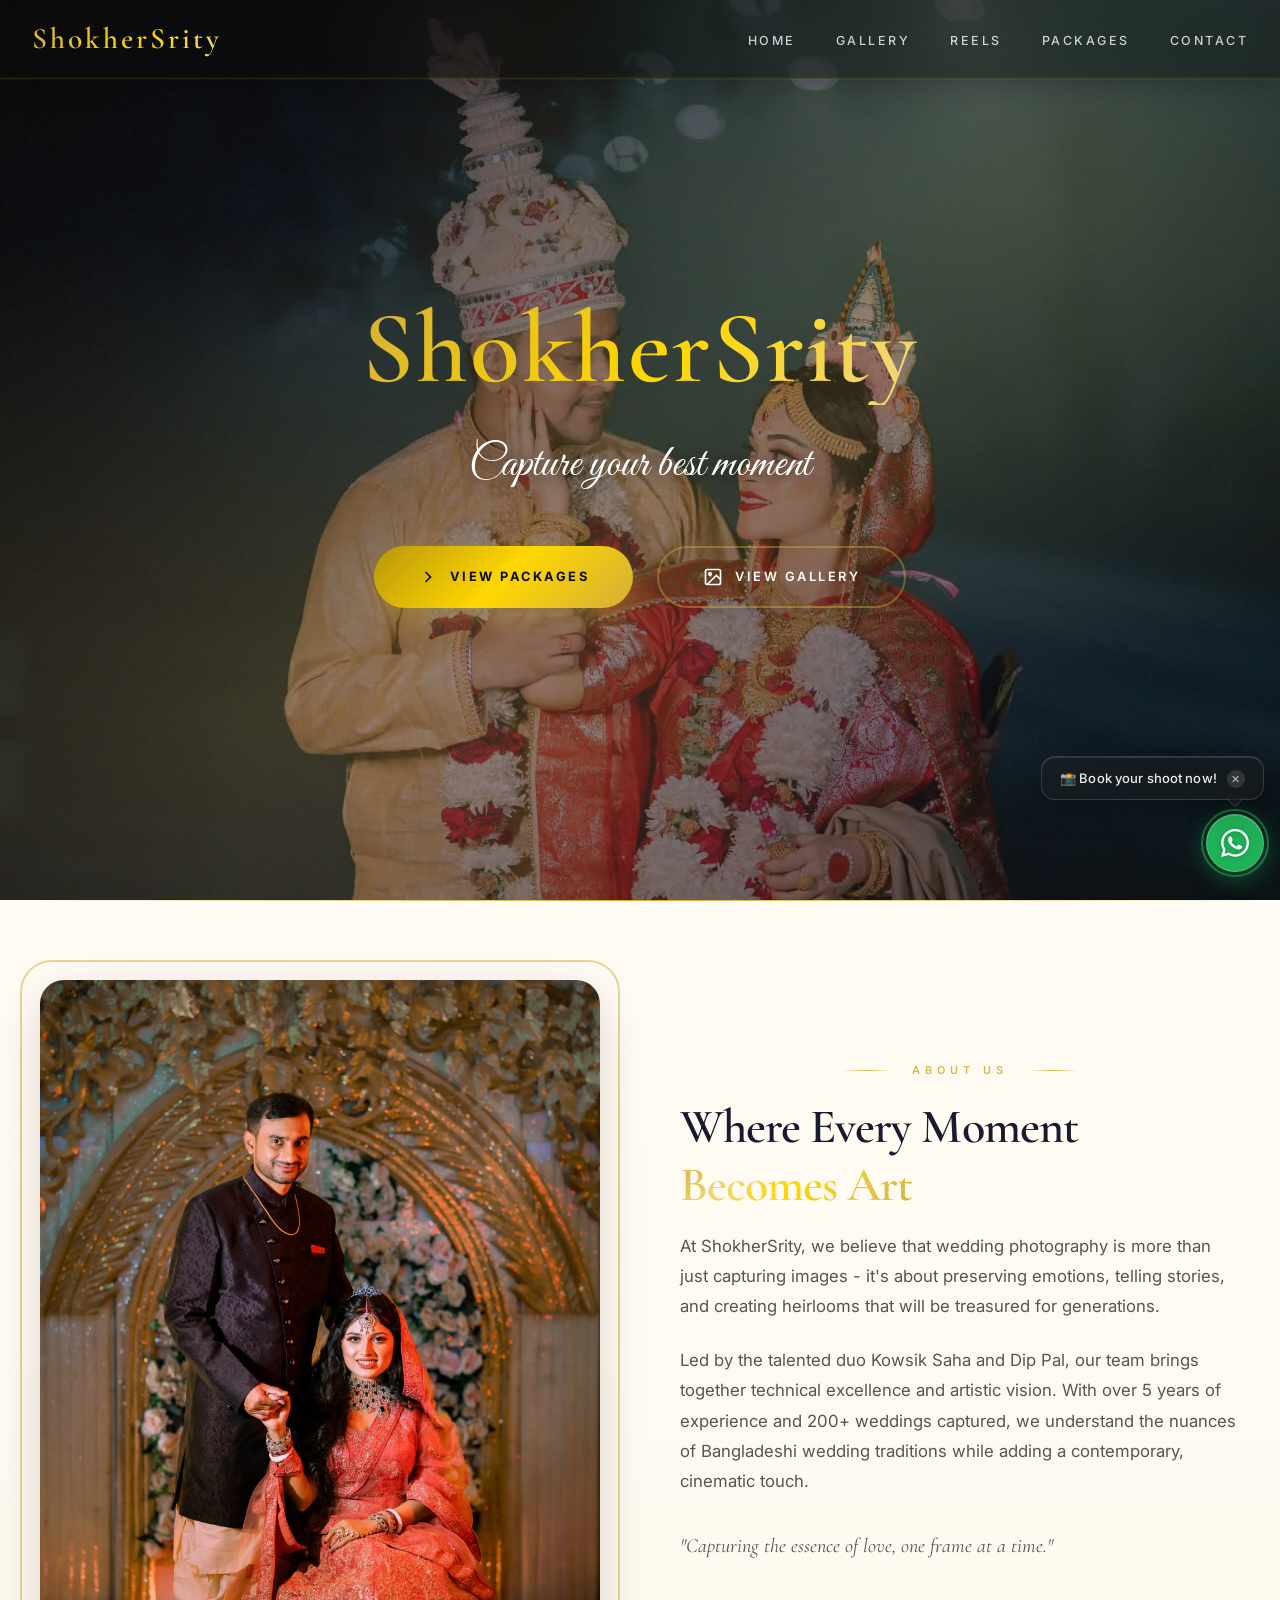
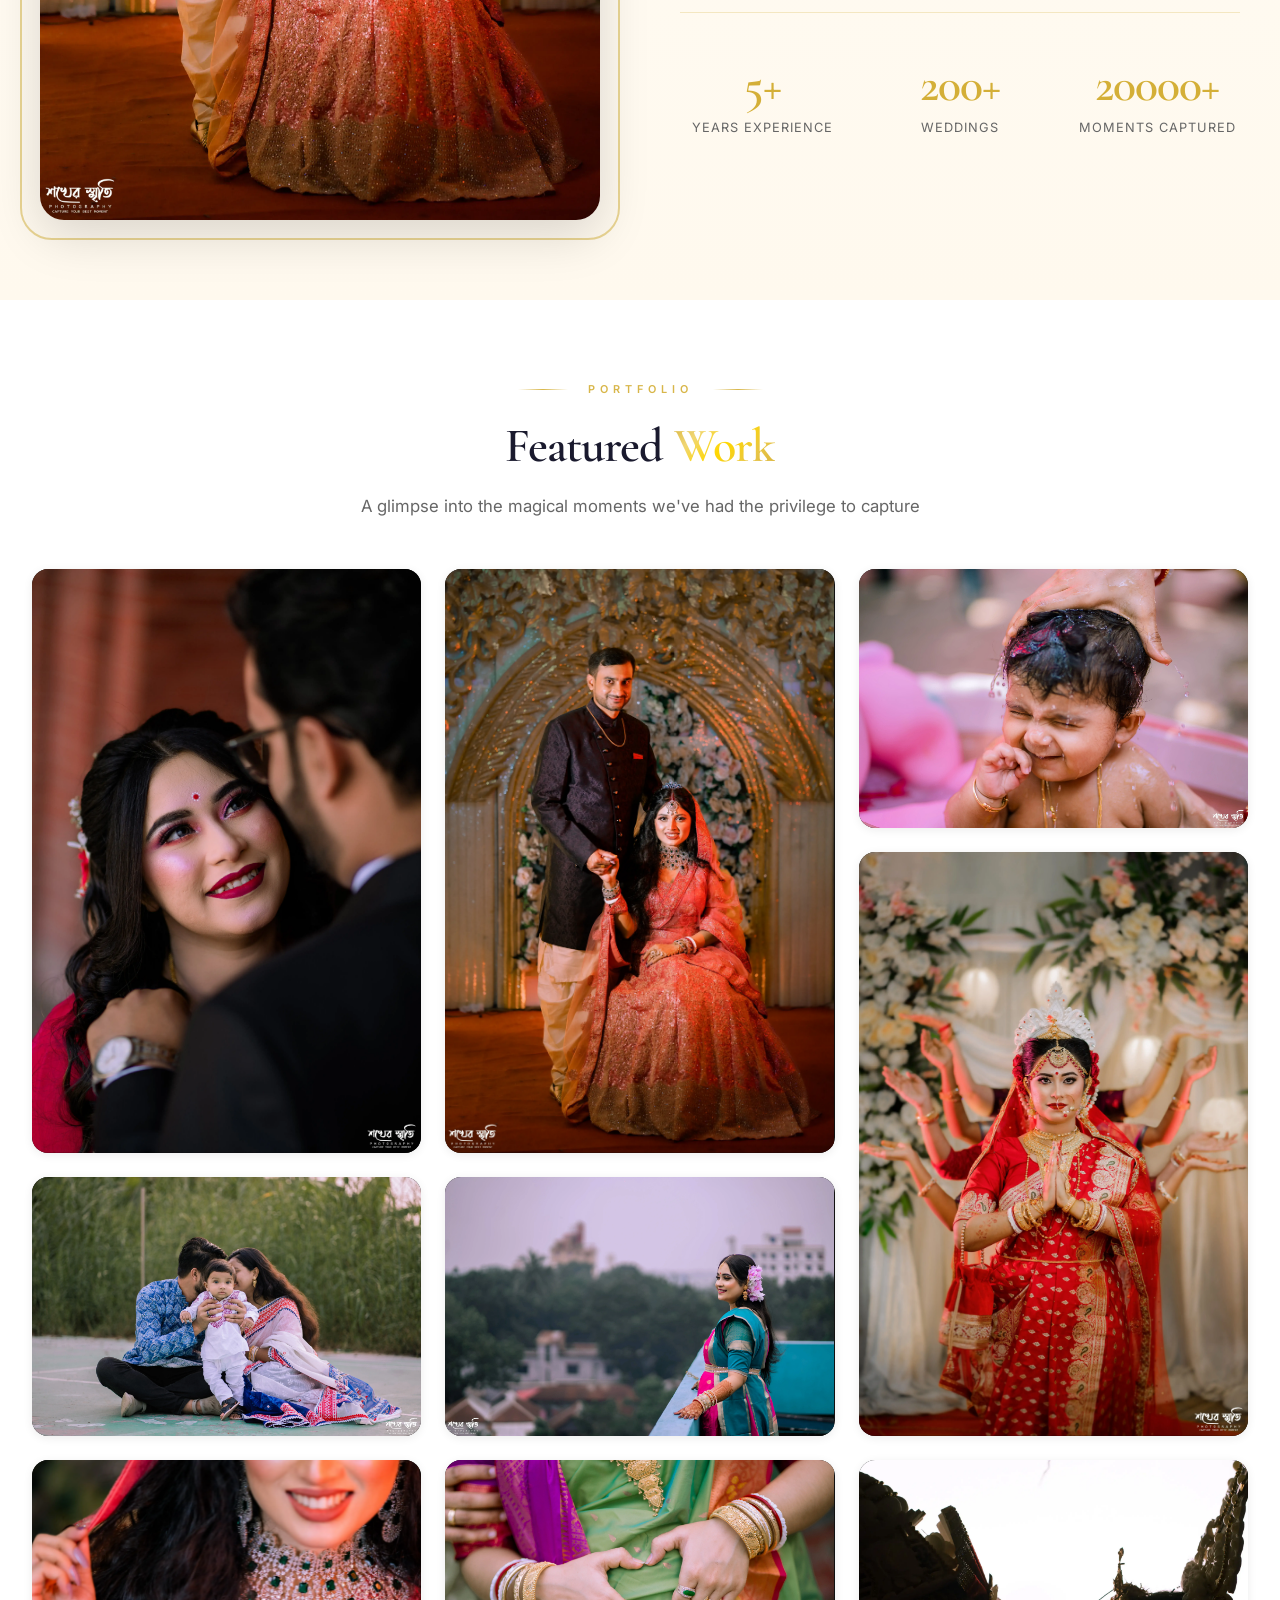
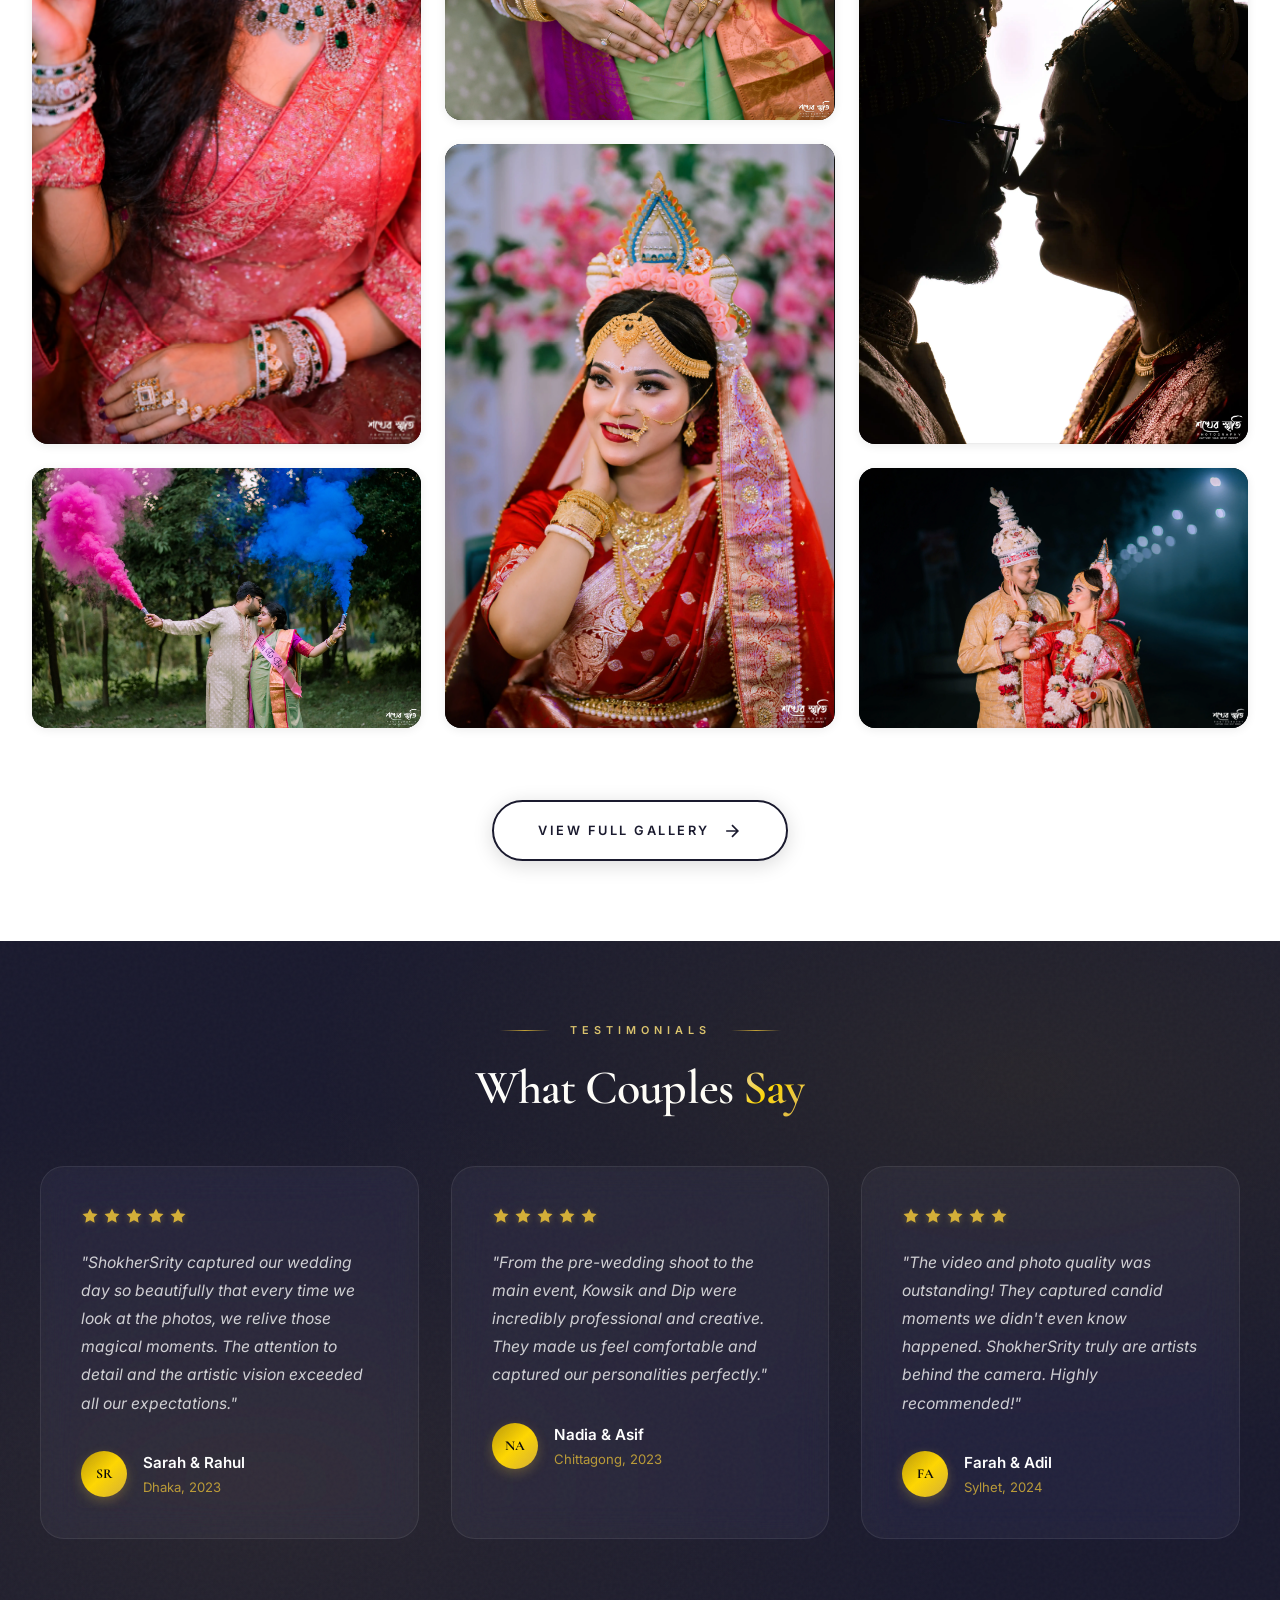
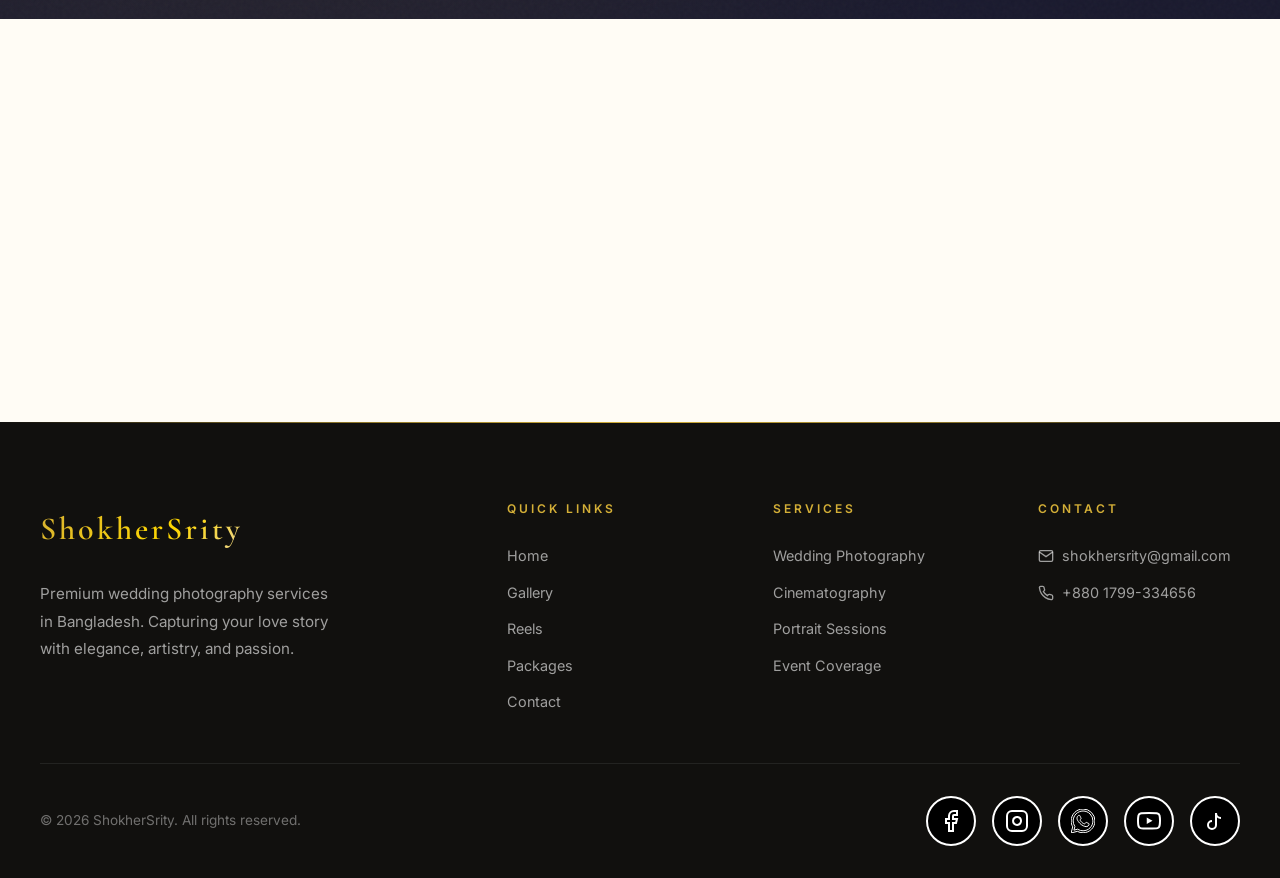
==== commit 2bb59608: "Add files via upload" ====
--- a/index.html
+++ b/index.html
@@ -1,301 +1,301 @@
-<!DOCTYPE html>
-<html lang="en">
-<head>
-    <meta charset="UTF-8">
-    <meta name="viewport" content="width=device-width, initial-scale=1.0">
-    <meta name="description" content="ShokherSrity - Premium Wedding Photography in Bangladesh. Capturing your precious moments with artistry and elegance.">
-    <meta name="keywords" content="wedding photography, Bangladesh, professional photographer, wedding photos, ShokherSrity">
-    <title>ShokherSrity | Premium Wedding Photography</title>
-    
-    <!-- Preconnect -->
-    <link rel="preconnect" href="https://fonts.googleapis.com">
-    <link rel="preconnect" href="https://fonts.gstatic.com" crossorigin>
-    
-    <!-- Fonts -->
-    <link href="https://fonts.googleapis.com/css2?family=Cormorant+Garamond:ital,wght@0,300;0,400;0,500;0,600;0,700;1,400;1,500&family=Inter:wght@300;400;500;600;700&family=Great+Vibes&display=swap" rel="stylesheet">
-    
-    <!-- Styles -->
-    <link rel="stylesheet" href="style.css">
-    <link rel="stylesheet" href="https://unpkg.com/aos@2.3.1/dist/aos.css">
-    
-    <!-- Favicon -->
-    <link rel="icon" href="attached_assets/logo.webp" type="image/webp">
-</head>
-<body>
-    <!-- Header -->
-    <header>
-        <nav>
-            <a href="index.html" class="logo">ShokherSrity</a>
-            <button class="mobile-menu-btn" aria-label="Toggle menu">
-                <span></span>
-                <span></span>
-                <span></span>
-            </button>
-            <ul class="nav-links">
-                <li><a href="index.html">Home</a></li>
-                <li><a href="gallery.html">Gallery</a></li>
-                <li><a href="reels.html">Reels</a></li>
-                <li><a href="packages.html">Packages</a></li>
-                <li><a href="contact.html">Contact</a></li>
-            </ul>
-        </nav>
-    </header>
-
-    <main>
-        <!-- Hero Section -->
-        <section class="hero" data-aos="fade">
-            <div class="hero-overlay"></div>
-            <div class="hero-content">
-                <h1 class="hero-title">ShokherSrity</h1>
-                <p class="hero-tagline">Capture your best moment</p>
-                <div class="hero-cta">
-                    <a href="packages.html" class="btn btn-primary">
-                        <svg width="20" height="20" viewBox="0 0 24 24" fill="none" stroke="currentColor" stroke-width="2">
-                            <polyline points="9 18 15 12 9 6"></polyline>
-                        </svg>
-                        View Packages
-                    </a>
-                    <a href="gallery.html" class="btn btn-secondary glass-effect">
-                        <svg width="20" height="20" viewBox="0 0 24 24" fill="none" stroke="currentColor" stroke-width="2">
-                            <rect x="3" y="3" width="18" height="18" rx="2"></rect>
-                            <circle cx="8.5" cy="8.5" r="1.5"></circle>
-                            <path d="M21 15l-5-5L5 21"></path>
-                        </svg>
-                        View Gallery
-                    </a>
-                </div>
-            </div>
-        </section>
-
-        <!-- About Section -->
-        <section class="about" data-aos="fade-up">
-            <div class="about-container">
-                <div class="about-image-wrapper" data-aos="fade-right">
-                    <div class="about-image-frame"></div>
-                    <div class="about-image">
-                        <img src="attached_assets/Reception/1.webp" alt="About Photography">
-                    </div>
-                </div>
-                <div class="about-content" data-aos="fade-left">
-                    <span class="section-label">About Us</span>
-                    <h2 class="section-title">Where Every Moment <span class="text-gradient">Becomes Art</span></h2>
-                    <p>
-                        At ShokherSrity, we believe that wedding photography is more than just capturing images - it's about preserving emotions, telling stories, and creating heirlooms that will be treasured for generations.
-                    </p>
-                    <p>
-                        Led by the talented duo Kowsik Saha and Dip Pal, our team brings together technical excellence and artistic vision. With over 5 years of experience and 200+ weddings captured, we understand the nuances of Bangladeshi wedding traditions while adding a contemporary, cinematic touch.
-                    </p>
-                    <p class="about-signature">
-                        "Capturing the essence of love, one frame at a time."
-                    </p>
-                    <div class="about-stats">
-                        <div class="stat-item">
-                            <span class="stat-number" data-count="5" data-suffix="+">5+</span>
-                            <span class="stat-label">Years Experience</span>
-                        </div>
-                        <div class="stat-item">
-                            <span class="stat-number" data-count="200" data-suffix="+">200+</span>
-                            <span class="stat-label">Weddings</span>
-                        </div>
-                        <div class="stat-item">
-                            <span class="stat-number" data-count="20000" data-suffix="+">20000+</span>
-                            <span class="stat-label">Moments Captured</span>
-                        </div>
-                    </div>
-                </div>
-            </div>
-        </section>
-
-        <!-- Featured Work Section - Photos from each category -->
-        <section class="featured-work" data-aos="fade-up">
-            <div class="section-header">
-                <span class="section-label">Portfolio</span>
-                <h2 class="section-title">Featured <span class="text-gradient">Work</span></h2>
-                <p class="section-subtitle">A glimpse into the magical moments we've had the privilege to capture</p>
-            </div>
-            <div class="featured-grid stagger-children" id="homepage-featured-grid">
-                <!-- Dynamically populated by JS: 2 random photos from each category -->
-            </div>
-            <div style="text-align: center; margin-top: 3rem;">
-                <a href="gallery.html" class="btn btn-outline">
-                    View Full Gallery
-                    <svg width="20" height="20" viewBox="0 0 24 24" fill="none" stroke="currentColor" stroke-width="2">
-                        <path d="M5 12h14M12 5l7 7-7 7"></path>
-                    </svg>
-                </a>
-            </div>
-        </section>
-
-        <!-- Testimonials Section -->
-        <section class="testimonials" data-aos="fade-up">
-            <div class="section-header">
-                <span class="section-label" style="color: var(--color-gold-light);">Testimonials</span>
-                <h2 class="section-title">What Couples <span class="text-gradient">Say</span></h2>
-            </div>
-            <div class="testimonials-grid stagger-children">
-                <div class="testimonial-card" data-aos="fade-up">
-                    <div class="testimonial-stars">
-                        <svg viewBox="0 0 24 24"><path d="M12 2l3.09 6.26L22 9.27l-5 4.87 1.18 6.88L12 17.77l-6.18 3.25L7 14.14 2 9.27l6.91-1.01L12 2z"/></svg>
-                        <svg viewBox="0 0 24 24"><path d="M12 2l3.09 6.26L22 9.27l-5 4.87 1.18 6.88L12 17.77l-6.18 3.25L7 14.14 2 9.27l6.91-1.01L12 2z"/></svg>
-                        <svg viewBox="0 0 24 24"><path d="M12 2l3.09 6.26L22 9.27l-5 4.87 1.18 6.88L12 17.77l-6.18 3.25L7 14.14 2 9.27l6.91-1.01L12 2z"/></svg>
-                        <svg viewBox="0 0 24 24"><path d="M12 2l3.09 6.26L22 9.27l-5 4.87 1.18 6.88L12 17.77l-6.18 3.25L7 14.14 2 9.27l6.91-1.01L12 2z"/></svg>
-                        <svg viewBox="0 0 24 24"><path d="M12 2l3.09 6.26L22 9.27l-5 4.87 1.18 6.88L12 17.77l-6.18 3.25L7 14.14 2 9.27l6.91-1.01L12 2z"/></svg>
-                    </div>
-                    <p class="testimonial-text">
-                        "ShokherSrity captured our wedding day so beautifully that every time we look at the photos, we relive those magical moments. The attention to detail and the artistic vision exceeded all our expectations."
-                    </p>
-                    <div class="testimonial-author">
-                        <div class="testimonial-avatar">SR</div>
-                        <div>
-                            <div class="testimonial-name">Sarah & Rahul</div>
-                            <div class="testimonial-role">Dhaka, 2023</div>
-                        </div>
-                    </div>
-                </div>
-                <div class="testimonial-card" data-aos="fade-up" data-aos-delay="100">
-                    <div class="testimonial-stars">
-                        <svg viewBox="0 0 24 24"><path d="M12 2l3.09 6.26L22 9.27l-5 4.87 1.18 6.88L12 17.77l-6.18 3.25L7 14.14 2 9.27l6.91-1.01L12 2z"/></svg>
-                        <svg viewBox="0 0 24 24"><path d="M12 2l3.09 6.26L22 9.27l-5 4.87 1.18 6.88L12 17.77l-6.18 3.25L7 14.14 2 9.27l6.91-1.01L12 2z"/></svg>
-                        <svg viewBox="0 0 24 24"><path d="M12 2l3.09 6.26L22 9.27l-5 4.87 1.18 6.88L12 17.77l-6.18 3.25L7 14.14 2 9.27l6.91-1.01L12 2z"/></svg>
-                        <svg viewBox="0 0 24 24"><path d="M12 2l3.09 6.26L22 9.27l-5 4.87 1.18 6.88L12 17.77l-6.18 3.25L7 14.14 2 9.27l6.91-1.01L12 2z"/></svg>
-                        <svg viewBox="0 0 24 24"><path d="M12 2l3.09 6.26L22 9.27l-5 4.87 1.18 6.88L12 17.77l-6.18 3.25L7 14.14 2 9.27l6.91-1.01L12 2z"/></svg>
-                    </div>
-                    <p class="testimonial-text">
-                        "From the pre-wedding shoot to the main event, Kowsik and Dip were incredibly professional and creative. They made us feel comfortable and captured our personalities perfectly."
-                    </p>
-                    <div class="testimonial-author">
-                        <div class="testimonial-avatar">NA</div>
-                        <div>
-                            <div class="testimonial-name">Nadia & Asif</div>
-                            <div class="testimonial-role">Chittagong, 2023</div>
-                        </div>
-                    </div>
-                </div>
-                <div class="testimonial-card" data-aos="fade-up" data-aos-delay="200">
-                    <div class="testimonial-stars">
-                        <svg viewBox="0 0 24 24"><path d="M12 2l3.09 6.26L22 9.27l-5 4.87 1.18 6.88L12 17.77l-6.18 3.25L7 14.14 2 9.27l6.91-1.01L12 2z"/></svg>
-                        <svg viewBox="0 0 24 24"><path d="M12 2l3.09 6.26L22 9.27l-5 4.87 1.18 6.88L12 17.77l-6.18 3.25L7 14.14 2 9.27l6.91-1.01L12 2z"/></svg>
-                        <svg viewBox="0 0 24 24"><path d="M12 2l3.09 6.26L22 9.27l-5 4.87 1.18 6.88L12 17.77l-6.18 3.25L7 14.14 2 9.27l6.91-1.01L12 2z"/></svg>
-                        <svg viewBox="0 0 24 24"><path d="M12 2l3.09 6.26L22 9.27l-5 4.87 1.18 6.88L12 17.77l-6.18 3.25L7 14.14 2 9.27l6.91-1.01L12 2z"/></svg>
-                        <svg viewBox="0 0 24 24"><path d="M12 2l3.09 6.26L22 9.27l-5 4.87 1.18 6.88L12 17.77l-6.18 3.25L7 14.14 2 9.27l6.91-1.01L12 2z"/></svg>
-                    </div>
-                    <p class="testimonial-text">
-                        "The video and photo quality was outstanding! They captured candid moments we didn't even know happened. ShokherSrity truly are artists behind the camera. Highly recommended!"
-                    </p>
-                    <div class="testimonial-author">
-                        <div class="testimonial-avatar">FA</div>
-                        <div>
-                            <div class="testimonial-name">Farah & Adil</div>
-                            <div class="testimonial-role">Sylhet, 2024</div>
-                        </div>
-                    </div>
-                </div>
-            </div>
-        </section>
-
-        <!-- CTA Section -->
-        <section class="cta-section" data-aos="fade-up">
-            <div class="cta-content">
-                <h2>Ready to Capture Your <span class="text-gradient">Special Day?</span></h2>
-                <p>Let's create something beautiful together. Book a consultation to discuss your vision and let us bring it to life.</p>
-                <a href="contact.html" class="btn btn-primary">
-                    <svg width="20" height="20" viewBox="0 0 24 24" fill="none" stroke="currentColor" stroke-width="2">
-                        <rect x="3" y="4" width="18" height="18" rx="2" ry="2"></rect>
-                        <line x1="16" y1="2" x2="16" y2="6"></line>
-                        <line x1="8" y1="2" x2="8" y2="6"></line>
-                        <line x1="3" y1="10" x2="21" y2="10"></line>
-                    </svg>
-                    Book a Consultation
-                </a>
-            </div>
-        </section>
-    </main>
-
-    <!-- Footer -->
-    <footer class="footer">
-        <div class="footer-content">
-            <div class="footer-brand">
-                <a href="index.html" class="logo">ShokherSrity</a>
-                <p>Premium wedding photography services in Bangladesh. Capturing your love story with elegance, artistry, and passion.</p>
-            </div>
-            <div class="footer-section">
-                <h4 class="footer-title">Quick Links</h4>
-                <div class="footer-links">
-                    <a href="index.html">Home</a>
-                    <a href="gallery.html">Gallery</a>
-                    <a href="reels.html">Reels</a>
-                    <a href="packages.html">Packages</a>
-                    <a href="contact.html">Contact</a>
-                </div>
-            </div>
-            <div class="footer-section">
-                <h4 class="footer-title">Services</h4>
-                <div class="footer-links">
-                    <a href="packages.html">Wedding Photography</a>
-                    <a href="packages.html">Cinematography</a>
-                    <a href="packages.html">Portrait Sessions</a>
-                    <a href="packages.html">Event Coverage</a>
-                </div>
-            </div>
-            <div class="footer-section">
-                <h4 class="footer-title">Contact</h4>
-                <div class="footer-links">
-                    <a href="mailto:shokhersrity@gmail.com">
-                        <svg width="16" height="16" viewBox="0 0 24 24" fill="none" stroke="currentColor" stroke-width="2">
-                            <path d="M4 4h16c1.1 0 2 .9 2 2v12c0 1.1-.9 2-2 2H4c-1.1 0-2-.9-2-2V6c0-1.1.9-2 2-2z"></path>
-                            <polyline points="22,6 12,13 2,6"></polyline>
-                        </svg>
-                        shokhersrity@gmail.com
-                    </a>
-                    <a href="tel:+8801799334656">
-                        <svg width="16" height="16" viewBox="0 0 24 24" fill="none" stroke="currentColor" stroke-width="2">
-                            <path d="M22 16.92v3a2 2 0 01-2.18 2 19.79 19.79 0 01-8.63-3.07 19.5 19.5 0 01-6-6 19.79 19.79 0 01-3.07-8.67A2 2 0 014.11 2h3a2 2 0 012 1.72 12.84 12.84 0 00.7 2.81 2 2 0 01-.45 2.11L8.09 9.91a16 16 0 006 6l1.27-1.27a2 2 0 012.11-.45 12.84 12.84 0 002.81.7A2 2 0 0122 16.92z"></path>
-                        </svg>
-                        +880 1799-334656
-                    </a>
-                </div>
-            </div>
-        </div>
-        <div class="footer-bottom">
-            <p class="footer-copyright">
-                &copy; <span data-copyright-year>2024</span> ShokherSrity. All rights reserved.
-            </p>
-            <div class="footer-social">
-                <a href="https://www.facebook.com/shokhersrity" target="_blank" aria-label="Facebook">
-                    <svg width="20" height="20" viewBox="0 0 24 24" fill="none" stroke="currentColor" stroke-width="2">
-                        <path d="M18 2h-3a5 5 0 00-5 5v3H7v4h3v8h4v-8h3l1-4h-4V7a1 1 0 011-1h3z"></path>
-                    </svg>
-                </a>
-                <a href="https://www.instagram.com/shokhersrity" target="_blank" aria-label="Instagram">
-                    <svg width="20" height="20" viewBox="0 0 24 24" fill="none" stroke="currentColor" stroke-width="2">
-                        <rect x="2" y="2" width="20" height="20" rx="5" ry="5"></rect>
-                        <path d="M16 11.37A4 4 0 1112.63 8 4 4 0 0116 11.37z"></path>
-                        <line x1="17.5" y1="6.5" x2="17.51" y2="6.5"></line>
-                    </svg>
-                </a>
-                <a href="https://wa.me/8801799334656" target="_blank" aria-label="WhatsApp">
-                    <svg width="20" height="20" viewBox="0 0 24 24" fill="currentColor" stroke="none">
-                        <path d="M17.472 14.382c-.297-.149-1.758-.867-2.03-.967-.273-.099-.471-.148-.67.15-.197.297-.767.966-.94 1.164-.173.199-.347.223-.644.075-.297-.15-1.255-.463-2.39-1.475-.883-.788-1.48-1.761-1.653-2.059-.173-.297-.018-.458.13-.606.134-.133.298-.347.446-.52.149-.174.198-.298.298-.497.099-.198.05-.371-.025-.52-.075-.149-.669-1.612-.916-2.207-.242-.579-.487-.5-.669-.51-.173-.008-.371-.01-.57-.01-.198 0-.52.074-.792.372-.272.297-1.04 1.016-1.04 2.479 0 1.462 1.065 2.875 1.213 3.074.149.198 2.096 3.2 5.077 4.487.709.306 1.262.489 1.694.625.712.227 1.36.195 1.871.118.571-.085 1.758-.719 2.006-1.413.248-.694.248-1.289.173-1.413-.074-.124-.272-.198-.57-.347m-5.421 7.403h-.004a9.87 9.87 0 01-5.031-1.378l-.361-.214-3.741.982.998-3.648-.235-.374a9.86 9.86 0 01-1.51-5.26c.001-5.45 4.436-9.884 9.888-9.884 2.64 0 5.122 1.03 6.988 2.898a9.825 9.825 0 012.893 6.994c-.003 5.45-4.437 9.884-9.885 9.884m8.413-18.297A11.815 11.815 0 0012.05 0C5.495 0 .16 5.335.157 11.892c0 2.096.547 4.142 1.588 5.945L.057 24l6.305-1.654a11.882 11.882 0 005.683 1.448h.005c6.554 0 11.89-5.335 11.893-11.893a11.821 11.821 0 00-3.48-8.413z"/>
-                    </svg>
-                </a>
-                <a href="https://www.youtube.com/@shokhersrity" target="_blank" aria-label="YouTube">
-                    <svg width="20" height="20" viewBox="0 0 24 24" fill="none" stroke="currentColor" stroke-width="2">
-                        <path d="M22.54 6.42a2.78 2.78 0 00-1.94-2C18.88 4 12 4 12 4s-6.88 0-8.6.46a2.78 2.78 0 00-1.94 2A29 29 0 001 11.75a29 29 0 00.46 5.33A2.78 2.78 0 003.4 19.1c1.72.46 8.6.46 8.6.46s6.88 0 8.6-.46a2.78 2.78 0 001.94-2 29 29 0 00.46-5.25 29 29 0 00-.46-5.43z"></path>
-                        <polygon points="9.75 15.02 15.5 11.75 9.75 8.48 9.75 15.02" fill="currentColor" stroke="none"></polygon>
-                    </svg>
-                </a>
-                <a href="https://www.tiktok.com/@shokhersrity" target="_blank" aria-label="TikTok">
-                    <svg width="20" height="20" viewBox="0 0 24 24" fill="none" stroke="currentColor" stroke-width="2">
-                        <path d="M9 12a4 4 0 104 4V4a5 5 0 005 5"></path>
-                    </svg>
-                </a>
-            </div>
-        </div>
-    </footer>
-
-    <!-- Scripts -->
-    <script src="https://unpkg.com/aos@2.3.1/dist/aos.js"></script>
-    <script src="image_catalog.js"></script><script src="script.js"></script>
-    <script src="whatsapp-widget.js"></script>
-</body>
-</html>
+<!DOCTYPE html>
+<html lang="en">
+<head>
+    <meta charset="UTF-8">
+    <meta name="viewport" content="width=device-width, initial-scale=1.0">
+    <meta name="description" content="ShokherSrity - Premium Wedding Photography in Bangladesh. Capturing your precious moments with artistry and elegance.">
+    <meta name="keywords" content="wedding photography, Bangladesh, professional photographer, wedding photos, ShokherSrity">
+    <title>ShokherSrity | Premium Wedding Photography</title>
+    
+    <!-- Preconnect -->
+    <link rel="preconnect" href="https://fonts.googleapis.com">
+    <link rel="preconnect" href="https://fonts.gstatic.com" crossorigin>
+    
+    <!-- Fonts -->
+    <link href="https://fonts.googleapis.com/css2?family=Cormorant+Garamond:ital,wght@0,300;0,400;0,500;0,600;0,700;1,400;1,500&family=Inter:wght@300;400;500;600;700&family=Great+Vibes&display=swap" rel="stylesheet">
+    
+    <!-- Styles -->
+    <link rel="stylesheet" href="style.css">
+    <link rel="stylesheet" href="https://unpkg.com/aos@2.3.1/dist/aos.css">
+    
+    <!-- Favicon -->
+    <link rel="icon" href="attached_assets/logo.webp" type="image/webp">
+</head>
+<body>
+    <!-- Header -->
+    <header>
+        <nav>
+            <a href="index.html" class="logo">ShokherSrity</a>
+            <button class="mobile-menu-btn" aria-label="Toggle menu">
+                <span></span>
+                <span></span>
+                <span></span>
+            </button>
+            <ul class="nav-links">
+                <li><a href="index.html">Home</a></li>
+                <li><a href="gallery.html">Gallery</a></li>
+                <li><a href="reels.html">Reels</a></li>
+                <li><a href="packages.html">Packages</a></li>
+                <li><a href="contact.html">Contact</a></li>
+            </ul>
+        </nav>
+    </header>
+
+    <main>
+        <!-- Hero Section -->
+        <section class="hero" data-aos="fade">
+            <div class="hero-overlay"></div>
+            <div class="hero-content">
+                <h1 class="hero-title">ShokherSrity</h1>
+                <p class="hero-tagline">Capture your best moment</p>
+                <div class="hero-cta">
+                    <a href="packages.html" class="btn btn-primary">
+                        <svg width="20" height="20" viewBox="0 0 24 24" fill="none" stroke="currentColor" stroke-width="2">
+                            <polyline points="9 18 15 12 9 6"></polyline>
+                        </svg>
+                        View Packages
+                    </a>
+                    <a href="gallery.html" class="btn btn-secondary glass-effect">
+                        <svg width="20" height="20" viewBox="0 0 24 24" fill="none" stroke="currentColor" stroke-width="2">
+                            <rect x="3" y="3" width="18" height="18" rx="2"></rect>
+                            <circle cx="8.5" cy="8.5" r="1.5"></circle>
+                            <path d="M21 15l-5-5L5 21"></path>
+                        </svg>
+                        View Gallery
+                    </a>
+                </div>
+            </div>
+        </section>
+
+        <!-- About Section -->
+        <section class="about" data-aos="fade-up">
+            <div class="about-container">
+                <div class="about-image-wrapper" data-aos="fade-right">
+                    <div class="about-image-frame"></div>
+                    <div class="about-image">
+                        <img src="attached_assets/Reception/1.webp" alt="About Photography">
+                    </div>
+                </div>
+                <div class="about-content" data-aos="fade-left">
+                    <span class="section-label">About Us</span>
+                    <h2 class="section-title">Where Every Moment <span class="text-gradient">Becomes Art</span></h2>
+                    <p>
+                        At ShokherSrity, we believe that wedding photography is more than just capturing images - it's about preserving emotions, telling stories, and creating heirlooms that will be treasured for generations.
+                    </p>
+                    <p>
+                        Led by the talented duo Kowsik Saha and Dip Pal, our team brings together technical excellence and artistic vision. With over 5 years of experience and 200+ weddings captured, we understand the nuances of Bangladeshi wedding traditions while adding a contemporary, cinematic touch.
+                    </p>
+                    <p class="about-signature">
+                        "Capturing the essence of love, one frame at a time."
+                    </p>
+                    <div class="about-stats">
+                        <div class="stat-item">
+                            <span class="stat-number" data-count="5" data-suffix="+">5+</span>
+                            <span class="stat-label">Years Experience</span>
+                        </div>
+                        <div class="stat-item">
+                            <span class="stat-number" data-count="200" data-suffix="+">200+</span>
+                            <span class="stat-label">Weddings</span>
+                        </div>
+                        <div class="stat-item">
+                            <span class="stat-number" data-count="20000" data-suffix="+">20000+</span>
+                            <span class="stat-label">Moments Captured</span>
+                        </div>
+                    </div>
+                </div>
+            </div>
+        </section>
+
+        <!-- Featured Work Section - Photos from each category -->
+        <section class="featured-work" data-aos="fade-up">
+            <div class="section-header">
+                <span class="section-label">Portfolio</span>
+                <h2 class="section-title">Featured <span class="text-gradient">Work</span></h2>
+                <p class="section-subtitle">A glimpse into the magical moments we've had the privilege to capture</p>
+            </div>
+            <div class="featured-grid stagger-children" id="homepage-featured-grid">
+                <!-- Dynamically populated by JS: 2 random photos from each category -->
+            </div>
+            <div style="text-align: center; margin-top: 3rem;">
+                <a href="gallery.html" class="btn btn-outline">
+                    View Full Gallery
+                    <svg width="20" height="20" viewBox="0 0 24 24" fill="none" stroke="currentColor" stroke-width="2">
+                        <path d="M5 12h14M12 5l7 7-7 7"></path>
+                    </svg>
+                </a>
+            </div>
+        </section>
+
+        <!-- Testimonials Section -->
+        <section class="testimonials" data-aos="fade-up">
+            <div class="section-header">
+                <span class="section-label" style="color: var(--color-gold-light);">Testimonials</span>
+                <h2 class="section-title">What Couples <span class="text-gradient">Say</span></h2>
+            </div>
+            <div class="testimonials-grid stagger-children">
+                <div class="testimonial-card" data-aos="fade-up">
+                    <div class="testimonial-stars">
+                        <svg viewBox="0 0 24 24"><path d="M12 2l3.09 6.26L22 9.27l-5 4.87 1.18 6.88L12 17.77l-6.18 3.25L7 14.14 2 9.27l6.91-1.01L12 2z"/></svg>
+                        <svg viewBox="0 0 24 24"><path d="M12 2l3.09 6.26L22 9.27l-5 4.87 1.18 6.88L12 17.77l-6.18 3.25L7 14.14 2 9.27l6.91-1.01L12 2z"/></svg>
+                        <svg viewBox="0 0 24 24"><path d="M12 2l3.09 6.26L22 9.27l-5 4.87 1.18 6.88L12 17.77l-6.18 3.25L7 14.14 2 9.27l6.91-1.01L12 2z"/></svg>
+                        <svg viewBox="0 0 24 24"><path d="M12 2l3.09 6.26L22 9.27l-5 4.87 1.18 6.88L12 17.77l-6.18 3.25L7 14.14 2 9.27l6.91-1.01L12 2z"/></svg>
+                        <svg viewBox="0 0 24 24"><path d="M12 2l3.09 6.26L22 9.27l-5 4.87 1.18 6.88L12 17.77l-6.18 3.25L7 14.14 2 9.27l6.91-1.01L12 2z"/></svg>
+                    </div>
+                    <p class="testimonial-text">
+                        "ShokherSrity captured our wedding day so beautifully that every time we look at the photos, we relive those magical moments. The attention to detail and the artistic vision exceeded all our expectations."
+                    </p>
+                    <div class="testimonial-author">
+                        <div class="testimonial-avatar">SR</div>
+                        <div>
+                            <div class="testimonial-name">Sarah & Rahul</div>
+                            <div class="testimonial-role">Dhaka, 2023</div>
+                        </div>
+                    </div>
+                </div>
+                <div class="testimonial-card" data-aos="fade-up" data-aos-delay="100">
+                    <div class="testimonial-stars">
+                        <svg viewBox="0 0 24 24"><path d="M12 2l3.09 6.26L22 9.27l-5 4.87 1.18 6.88L12 17.77l-6.18 3.25L7 14.14 2 9.27l6.91-1.01L12 2z"/></svg>
+                        <svg viewBox="0 0 24 24"><path d="M12 2l3.09 6.26L22 9.27l-5 4.87 1.18 6.88L12 17.77l-6.18 3.25L7 14.14 2 9.27l6.91-1.01L12 2z"/></svg>
+                        <svg viewBox="0 0 24 24"><path d="M12 2l3.09 6.26L22 9.27l-5 4.87 1.18 6.88L12 17.77l-6.18 3.25L7 14.14 2 9.27l6.91-1.01L12 2z"/></svg>
+                        <svg viewBox="0 0 24 24"><path d="M12 2l3.09 6.26L22 9.27l-5 4.87 1.18 6.88L12 17.77l-6.18 3.25L7 14.14 2 9.27l6.91-1.01L12 2z"/></svg>
+                        <svg viewBox="0 0 24 24"><path d="M12 2l3.09 6.26L22 9.27l-5 4.87 1.18 6.88L12 17.77l-6.18 3.25L7 14.14 2 9.27l6.91-1.01L12 2z"/></svg>
+                    </div>
+                    <p class="testimonial-text">
+                        "From the pre-wedding shoot to the main event, Kowsik and Dip were incredibly professional and creative. They made us feel comfortable and captured our personalities perfectly."
+                    </p>
+                    <div class="testimonial-author">
+                        <div class="testimonial-avatar">NA</div>
+                        <div>
+                            <div class="testimonial-name">Nadia & Asif</div>
+                            <div class="testimonial-role">Chittagong, 2023</div>
+                        </div>
+                    </div>
+                </div>
+                <div class="testimonial-card" data-aos="fade-up" data-aos-delay="200">
+                    <div class="testimonial-stars">
+                        <svg viewBox="0 0 24 24"><path d="M12 2l3.09 6.26L22 9.27l-5 4.87 1.18 6.88L12 17.77l-6.18 3.25L7 14.14 2 9.27l6.91-1.01L12 2z"/></svg>
+                        <svg viewBox="0 0 24 24"><path d="M12 2l3.09 6.26L22 9.27l-5 4.87 1.18 6.88L12 17.77l-6.18 3.25L7 14.14 2 9.27l6.91-1.01L12 2z"/></svg>
+                        <svg viewBox="0 0 24 24"><path d="M12 2l3.09 6.26L22 9.27l-5 4.87 1.18 6.88L12 17.77l-6.18 3.25L7 14.14 2 9.27l6.91-1.01L12 2z"/></svg>
+                        <svg viewBox="0 0 24 24"><path d="M12 2l3.09 6.26L22 9.27l-5 4.87 1.18 6.88L12 17.77l-6.18 3.25L7 14.14 2 9.27l6.91-1.01L12 2z"/></svg>
+                        <svg viewBox="0 0 24 24"><path d="M12 2l3.09 6.26L22 9.27l-5 4.87 1.18 6.88L12 17.77l-6.18 3.25L7 14.14 2 9.27l6.91-1.01L12 2z"/></svg>
+                    </div>
+                    <p class="testimonial-text">
+                        "The video and photo quality was outstanding! They captured candid moments we didn't even know happened. ShokherSrity truly are artists behind the camera. Highly recommended!"
+                    </p>
+                    <div class="testimonial-author">
+                        <div class="testimonial-avatar">FA</div>
+                        <div>
+                            <div class="testimonial-name">Farah & Adil</div>
+                            <div class="testimonial-role">Sylhet, 2024</div>
+                        </div>
+                    </div>
+                </div>
+            </div>
+        </section>
+
+        <!-- CTA Section -->
+        <section class="cta-section" data-aos="fade-up">
+            <div class="cta-content">
+                <h2>Ready to Capture Your <span class="text-gradient">Special Day?</span></h2>
+                <p>Let's create something beautiful together. Book a consultation to discuss your vision and let us bring it to life.</p>
+                <a href="contact.html" class="btn btn-primary">
+                    <svg width="20" height="20" viewBox="0 0 24 24" fill="none" stroke="currentColor" stroke-width="2">
+                        <rect x="3" y="4" width="18" height="18" rx="2" ry="2"></rect>
+                        <line x1="16" y1="2" x2="16" y2="6"></line>
+                        <line x1="8" y1="2" x2="8" y2="6"></line>
+                        <line x1="3" y1="10" x2="21" y2="10"></line>
+                    </svg>
+                    Book a Consultation
+                </a>
+            </div>
+        </section>
+    </main>
+
+    <!-- Footer -->
+    <footer class="footer">
+        <div class="footer-content">
+            <div class="footer-brand">
+                <a href="index.html" class="logo">ShokherSrity</a>
+                <p>Premium wedding photography services in Bangladesh. Capturing your love story with elegance, artistry, and passion.</p>
+            </div>
+            <div class="footer-section">
+                <h4 class="footer-title">Quick Links</h4>
+                <div class="footer-links">
+                    <a href="index.html">Home</a>
+                    <a href="gallery.html">Gallery</a>
+                    <a href="reels.html">Reels</a>
+                    <a href="packages.html">Packages</a>
+                    <a href="contact.html">Contact</a>
+                </div>
+            </div>
+            <div class="footer-section">
+                <h4 class="footer-title">Services</h4>
+                <div class="footer-links">
+                    <a href="packages.html">Wedding Photography</a>
+                    <a href="packages.html">Cinematography</a>
+                    <a href="packages.html">Portrait Sessions</a>
+                    <a href="packages.html">Event Coverage</a>
+                </div>
+            </div>
+            <div class="footer-section">
+                <h4 class="footer-title">Contact</h4>
+                <div class="footer-links">
+                    <a href="mailto:shokhersrity@gmail.com">
+                        <svg width="16" height="16" viewBox="0 0 24 24" fill="none" stroke="currentColor" stroke-width="2">
+                            <path d="M4 4h16c1.1 0 2 .9 2 2v12c0 1.1-.9 2-2 2H4c-1.1 0-2-.9-2-2V6c0-1.1.9-2 2-2z"></path>
+                            <polyline points="22,6 12,13 2,6"></polyline>
+                        </svg>
+                        shokhersrity@gmail.com
+                    </a>
+                    <a href="tel:+8801799334656">
+                        <svg width="16" height="16" viewBox="0 0 24 24" fill="none" stroke="currentColor" stroke-width="2">
+                            <path d="M22 16.92v3a2 2 0 01-2.18 2 19.79 19.79 0 01-8.63-3.07 19.5 19.5 0 01-6-6 19.79 19.79 0 01-3.07-8.67A2 2 0 014.11 2h3a2 2 0 012 1.72 12.84 12.84 0 00.7 2.81 2 2 0 01-.45 2.11L8.09 9.91a16 16 0 006 6l1.27-1.27a2 2 0 012.11-.45 12.84 12.84 0 002.81.7A2 2 0 0122 16.92z"></path>
+                        </svg>
+                        +880 1799-334656
+                    </a>
+                </div>
+            </div>
+        </div>
+        <div class="footer-bottom">
+            <p class="footer-copyright">
+                &copy; <span data-copyright-year>2024</span> ShokherSrity. All rights reserved.
+            </p>
+            <div class="footer-social">
+                <a href="https://www.facebook.com/shokhersrity" target="_blank" aria-label="Facebook">
+                    <svg width="20" height="20" viewBox="0 0 24 24" fill="none" stroke="currentColor" stroke-width="2">
+                        <path d="M18 2h-3a5 5 0 00-5 5v3H7v4h3v8h4v-8h3l1-4h-4V7a1 1 0 011-1h3z"></path>
+                    </svg>
+                </a>
+                <a href="https://www.instagram.com/shokhersrity" target="_blank" aria-label="Instagram">
+                    <svg width="20" height="20" viewBox="0 0 24 24" fill="none" stroke="currentColor" stroke-width="2">
+                        <rect x="2" y="2" width="20" height="20" rx="5" ry="5"></rect>
+                        <path d="M16 11.37A4 4 0 1112.63 8 4 4 0 0116 11.37z"></path>
+                        <line x1="17.5" y1="6.5" x2="17.51" y2="6.5"></line>
+                    </svg>
+                </a>
+                <a href="https://wa.me/8801799334656" target="_blank" aria-label="WhatsApp">
+                    <svg width="20" height="20" viewBox="0 0 24 24" fill="currentColor" stroke="none">
+                        <path d="M17.472 14.382c-.297-.149-1.758-.867-2.03-.967-.273-.099-.471-.148-.67.15-.197.297-.767.966-.94 1.164-.173.199-.347.223-.644.075-.297-.15-1.255-.463-2.39-1.475-.883-.788-1.48-1.761-1.653-2.059-.173-.297-.018-.458.13-.606.134-.133.298-.347.446-.52.149-.174.198-.298.298-.497.099-.198.05-.371-.025-.52-.075-.149-.669-1.612-.916-2.207-.242-.579-.487-.5-.669-.51-.173-.008-.371-.01-.57-.01-.198 0-.52.074-.792.372-.272.297-1.04 1.016-1.04 2.479 0 1.462 1.065 2.875 1.213 3.074.149.198 2.096 3.2 5.077 4.487.709.306 1.262.489 1.694.625.712.227 1.36.195 1.871.118.571-.085 1.758-.719 2.006-1.413.248-.694.248-1.289.173-1.413-.074-.124-.272-.198-.57-.347m-5.421 7.403h-.004a9.87 9.87 0 01-5.031-1.378l-.361-.214-3.741.982.998-3.648-.235-.374a9.86 9.86 0 01-1.51-5.26c.001-5.45 4.436-9.884 9.888-9.884 2.64 0 5.122 1.03 6.988 2.898a9.825 9.825 0 012.893 6.994c-.003 5.45-4.437 9.884-9.885 9.884m8.413-18.297A11.815 11.815 0 0012.05 0C5.495 0 .16 5.335.157 11.892c0 2.096.547 4.142 1.588 5.945L.057 24l6.305-1.654a11.882 11.882 0 005.683 1.448h.005c6.554 0 11.89-5.335 11.893-11.893a11.821 11.821 0 00-3.48-8.413z"/>
+                    </svg>
+                </a>
+                <a href="https://www.youtube.com/@shokhersrity" target="_blank" aria-label="YouTube">
+                    <svg width="20" height="20" viewBox="0 0 24 24" fill="none" stroke="currentColor" stroke-width="2">
+                        <path d="M22.54 6.42a2.78 2.78 0 00-1.94-2C18.88 4 12 4 12 4s-6.88 0-8.6.46a2.78 2.78 0 00-1.94 2A29 29 0 001 11.75a29 29 0 00.46 5.33A2.78 2.78 0 003.4 19.1c1.72.46 8.6.46 8.6.46s6.88 0 8.6-.46a2.78 2.78 0 001.94-2 29 29 0 00.46-5.25 29 29 0 00-.46-5.43z"></path>
+                        <polygon points="9.75 15.02 15.5 11.75 9.75 8.48 9.75 15.02" fill="currentColor" stroke="none"></polygon>
+                    </svg>
+                </a>
+                <a href="https://www.tiktok.com/@shokhersrity" target="_blank" aria-label="TikTok">
+                    <svg width="20" height="20" viewBox="0 0 24 24" fill="none" stroke="currentColor" stroke-width="2">
+                        <path d="M9 12a4 4 0 104 4V4a5 5 0 005 5"></path>
+                    </svg>
+                </a>
+            </div>
+        </div>
+    </footer>
+
+    <!-- Scripts -->
+    <script src="https://unpkg.com/aos@2.3.1/dist/aos.js"></script>
+    <script src="image_catalog.js"></script><script src="script.js"></script>
+    <script src="whatsapp-widget.js"></script>
+</body>
+</html>
--- a/style.css
+++ b/style.css
@@ -26,25 +26,25 @@
     --color-copper: #B87333;
     --color-honey: #EB9E34;
     --color-sand: #F5DEB3;
-    
+
     /* Gradients - Golden Liquid */
     --gradient-gold: linear-gradient(135deg, #B8960C 0%, #FFD700 50%, #D4AF37 100%);
-    --gradient-gold-shine: linear-gradient(90deg, transparent 0%, rgba(255,215,0,0.5) 50%, transparent 100%);
+    --gradient-gold-shine: linear-gradient(90deg, transparent 0%, rgba(255, 215, 0, 0.5) 50%, transparent 100%);
     --gradient-gold-liquid: linear-gradient(135deg, #D4AF37 0%, #F0D674 25%, #FFD700 50%, #E8C547 75%, #D4AF37 100%);
     --gradient-gold-soft: linear-gradient(135deg, #F0D674 0%, #FFD700 50%, #F0D674 100%);
     --gradient-amber: linear-gradient(135deg, #F5A623 0%, #FFD700 50%, #F5A623 100%);
     --gradient-warm: linear-gradient(135deg, #D4AF37 0%, #F5A623 100%);
     --gradient-dark: linear-gradient(180deg, #1A1A2E 0%, #0a0a0a 100%);
     --gradient-dark-gold: linear-gradient(180deg, #1a1810 0%, #0a0a0a 100%);
-    --gradient-hero: linear-gradient(135deg, rgba(10,10,10,0.85) 0%, rgba(26,26,46,0.5) 50%, rgba(10,10,10,0.7) 100%);
+    --gradient-hero: linear-gradient(135deg, rgba(10, 10, 10, 0.85) 0%, rgba(26, 26, 46, 0.5) 50%, rgba(10, 10, 10, 0.7) 100%);
     --gradient-cream: linear-gradient(180deg, #FFFCF5 0%, #FFF9EE 100%);
-    --gradient-glass-gold: linear-gradient(135deg, rgba(212,175,55,0.15) 0%, rgba(255,215,0,0.05) 50%, rgba(212,175,55,0.1) 100%);
-    
+    --gradient-glass-gold: linear-gradient(135deg, rgba(212, 175, 55, 0.15) 0%, rgba(255, 215, 0, 0.05) 50%, rgba(212, 175, 55, 0.1) 100%);
+
     /* Typography */
     --font-heading: 'Cormorant Garamond', Georgia, serif;
     --font-body: 'Inter', -apple-system, BlinkMacSystemFont, sans-serif;
     --font-accent: 'Great Vibes', cursive;
-    
+
     /* Spacing */
     --space-xs: 0.5rem;
     --space-sm: 1rem;
@@ -52,28 +52,28 @@
     --space-lg: 2rem;
     --space-xl: 3rem;
     --space-xxl: 5rem;
-    
+
     /* Shadows - Golden */
-    --shadow-sm: 0 2px 10px rgba(0,0,0,0.08);
-    --shadow-md: 0 8px 30px rgba(0,0,0,0.12);
-    --shadow-lg: 0 15px 50px rgba(0,0,0,0.15);
-    --shadow-gold: 0 8px 30px rgba(212,175,55,0.25);
-    --shadow-gold-lg: 0 15px 50px rgba(212,175,55,0.3);
-    --shadow-glow: 0 0 40px rgba(212,175,55,0.3);
-    --shadow-gold-soft: 0 10px 40px rgba(212,175,55,0.15);
-    
+    --shadow-sm: 0 2px 10px rgba(0, 0, 0, 0.08);
+    --shadow-md: 0 8px 30px rgba(0, 0, 0, 0.12);
+    --shadow-lg: 0 15px 50px rgba(0, 0, 0, 0.15);
+    --shadow-gold: 0 8px 30px rgba(212, 175, 55, 0.25);
+    --shadow-gold-lg: 0 15px 50px rgba(212, 175, 55, 0.3);
+    --shadow-glow: 0 0 40px rgba(212, 175, 55, 0.3);
+    --shadow-gold-soft: 0 10px 40px rgba(212, 175, 55, 0.15);
+
     /* Transitions */
     --transition-fast: all 0.2s cubic-bezier(0.4, 0, 0.2, 1);
     --transition-base: all 0.3s cubic-bezier(0.4, 0, 0.2, 1);
     --transition-slow: all 0.5s cubic-bezier(0.4, 0, 0.2, 1);
-    
+
     /* Border Radius */
     --radius-sm: 8px;
     --radius-md: 16px;
     --radius-lg: 24px;
     --radius-xl: 32px;
     --radius-full: 9999px;
-    
+
     /* Z-Index Scale */
     --z-base: 1;
     --z-dropdown: 100;
@@ -86,7 +86,9 @@
 }
 
 /* Reset & Base Styles */
-*, *::before, *::after {
+*,
+*::before,
+*::after {
     margin: 0;
     padding: 0;
     box-sizing: border-box;
@@ -126,12 +128,10 @@
     filter: grayscale(100%);
 }
 
-    50% { background-position: 0% 50%; }
-    100% { background-position: 100% 50%; }
-}
+
 
 a {
-    text-decoration: none;
+    text-decoration: none !important;
     color: inherit;
     transition: var(--transition-base);
 }
@@ -141,17 +141,37 @@
 }
 
 /* Typography */
-h1, h2, h3, h4, h5, h6 {
+h1,
+h2,
+h3,
+h4,
+h5,
+h6 {
     font-family: var(--font-heading);
     font-weight: 600;
     line-height: 1.2;
     letter-spacing: -0.01em;
 }
 
-h1 { font-size: clamp(2.5rem, 5vw, 4.5rem); font-weight: 600; }
-h2 { font-size: clamp(2rem, 4vw, 3.5rem); font-weight: 600; }
-h3 { font-size: clamp(1.5rem, 3vw, 2.5rem); font-weight: 500; }
-h4 { font-size: clamp(1.25rem, 2vw, 1.75rem); font-weight: 500; }
+h1 {
+    font-size: clamp(2.5rem, 5vw, 4.5rem);
+    font-weight: 600;
+}
+
+h2 {
+    font-size: clamp(2rem, 4vw, 3.5rem);
+    font-weight: 600;
+}
+
+h3 {
+    font-size: clamp(1.5rem, 3vw, 2.5rem);
+    font-weight: 500;
+}
+
+h4 {
+    font-size: clamp(1.25rem, 2vw, 1.75rem);
+    font-weight: 500;
+}
 
 p {
     font-size: 1.05rem;
@@ -175,8 +195,22 @@
 }
 
 /* ============================================
-   HEADER & NAVIGATION — Apple Tinted Frosted Glass
+   HEADER & NAVIGATION — iOS 17 Premium Frosted Glass
    ============================================ */
+
+/* ── Shared nav surface tokens ─────────────────────────────────────────────
+   Both the header bar and the mobile slide-in drawer use these exact values
+   so they look like one unified frosted-glass surface.
+   --nav-bg        : base tint (transparent enough to see blur, dark enough to
+                     read white/gold text against any background)
+   --nav-blur      : backdrop blur + saturation
+   ──────────────────────────────────────────────────────────────────────── */
+:root {
+    --nav-bg: rgba(14, 11, 8, 0.41);
+    --nav-bg-scrolled: rgba(14, 11, 8, 0.50);
+    --nav-blur: blur(48px) saturate(200%);
+    --nav-border: rgba(212, 175, 55, 0.12);
+}
 
 header {
     position: fixed;
@@ -184,37 +218,45 @@
     left: 0;
     right: 0;
     z-index: var(--z-fixed);
-    background: rgba(16, 14, 10, 0.88);
-    backdrop-filter: blur(48px) saturate(200%) brightness(1.02);
-    -webkit-backdrop-filter: blur(48px) saturate(200%) brightness(1.02);
-    transition: background 0.4s cubic-bezier(.22,1,.36,1), box-shadow 0.4s cubic-bezier(.22,1,.36,1), border-color 0.4s ease;
-    border-bottom: 1px solid rgba(212,175,55,0.12);
+    background: var(--nav-bg);
+    backdrop-filter: var(--nav-blur);
+    -webkit-backdrop-filter: var(--nav-blur);
+    transition: background 0.4s cubic-bezier(.22, 1, .36, 1), box-shadow 0.4s cubic-bezier(.22, 1, .36, 1), border-color 0.4s ease;
+    border-bottom: 1px solid var(--nav-border);
     box-shadow:
-        0 1px 0 rgba(255,255,255,0.03),
-        0 4px 24px rgba(0,0,0,0.15);
+        0 1px 0 rgba(255, 255, 255, 0.04),
+        0 4px 30px rgba(0, 0, 0, 0.28),
+        inset 0 -1px 0 rgba(212, 175, 55, 0.06);
 }
 
 header.scrolled {
-    background: rgba(12, 10, 8, 0.94);
-    border-bottom-color: rgba(212,175,55,0.22);
+    background: var(--nav-bg-scrolled);
+    border-bottom-color: rgba(212, 175, 55, 0.18);
     box-shadow:
-        0 1px 0 rgba(255,215,0,0.05),
-        0 8px 40px rgba(0,0,0,0.25),
-        0 0 40px rgba(212,175,55,0.03);
-}
-
-/* On pages with dark headers (gallery/packages/contact)
-   make nav fully opaque so it doesn't show ugly transparency */
-body.page-gallery header,
-body.page-packages header,
-body.page-contact header {
-    background: rgba(12, 10, 8, 0.95);
-}
-
-body.page-gallery header.scrolled,
-body.page-packages header.scrolled,
-body.page-contact header.scrolled {
-    background: rgba(10, 8, 6, 0.97);
+        0 1px 0 rgba(255, 215, 0, 0.05),
+        0 8px 48px rgba(0, 0, 0, 0.38),
+        0 0 60px rgba(212, 175, 55, 0.04),
+        inset 0 -1px 0 rgba(212, 175, 55, 0.08);
+}
+
+/* ── Nav Top Backdrop ─────────────────────────────────────────────────────────
+   A static dark band placed at the very top of the document in gallery,
+   packages, and contact pages. It lives in normal page flow (NOT fixed),
+   so when the user scrolls it disappears behind the content above — letting
+   the transparent frosted-glass navbar do its thing over the rest of the page.
+   On initial load, the fixed navbar sits directly over this dark band,
+   giving it a proper dark surface so text is always readable.
+   ─────────────────────────────────────────────────────────────────────────── */
+.nav-top-backdrop {
+    width: 100%;
+    height: 72px;
+    /* matches the navbar height */
+    background: linear-gradient(180deg,
+            rgba(10, 8, 5, 0.96) 0%,
+            rgba(12, 9, 6, 0.90) 60%,
+            rgba(14, 10, 7, 0.70) 100%);
+    pointer-events: none;
+    flex-shrink: 0;
 }
 
 nav {
@@ -242,7 +284,7 @@
 
 .logo:hover {
     transform: scale(1.05);
-    filter: drop-shadow(0 0 16px rgba(212,175,55,0.4));
+    filter: drop-shadow(0 0 16px rgba(212, 175, 55, 0.4));
 }
 
 .nav-links {
@@ -257,32 +299,16 @@
     font-weight: 500;
     letter-spacing: 2.5px;
     text-transform: uppercase;
-    color: rgba(255,255,255,0.78);
+    color: rgba(255, 255, 255, 0.78);
     position: relative;
     padding: 0.625rem 0;
     transition: color 0.3s ease, transform 0.3s ease;
 }
 
-.nav-links a::after {
-    content: '';
-    position: absolute;
-    bottom: 0;
-    left: 50%;
-    transform: translateX(-50%);
-    width: 0;
-    height: 2px;
-    background: var(--gradient-gold);
-    border-radius: 1px;
-    transition: width 0.35s cubic-bezier(.22,1,.36,1);
-}
 
 .nav-links a:hover {
     color: var(--color-gold-light);
     transform: translateY(-1px);
-}
-
-.nav-links a:hover::after {
-    width: 100%;
 }
 
 /* Mobile Menu Button */
@@ -351,19 +377,27 @@
 .hero-overlay {
     position: absolute;
     inset: 0;
-    background: 
-        radial-gradient(ellipse at 20% 80%, rgba(212,175,55,0.2) 0%, transparent 50%),
-        radial-gradient(ellipse at 80% 20%, rgba(255,215,0,0.15) 0%, transparent 50%),
-        radial-gradient(ellipse at 50% 50%, rgba(184,150,12,0.08) 0%, transparent 60%);
+    background:
+        radial-gradient(ellipse at 20% 80%, rgba(212, 175, 55, 0.2) 0%, transparent 50%),
+        radial-gradient(ellipse at 80% 20%, rgba(255, 215, 0, 0.15) 0%, transparent 50%),
+        radial-gradient(ellipse at 50% 50%, rgba(184, 150, 12, 0.08) 0%, transparent 60%);
     pointer-events: none;
     z-index: 2;
     animation: auroraShift 8s ease-in-out infinite alternate;
 }
 
 @keyframes auroraShift {
-    0% { opacity: 0.7; }
-    50% { opacity: 1; }
-    100% { opacity: 0.8; }
+    0% {
+        opacity: 0.7;
+    }
+
+    50% {
+        opacity: 1;
+    }
+
+    100% {
+        opacity: 0.8;
+    }
 }
 
 .hero-content {
@@ -411,7 +445,7 @@
     color: var(--color-white);
     margin-bottom: 2.5rem;
     opacity: 0.95;
-    text-shadow: 2px 2px 20px rgba(0,0,0,0.6);
+    text-shadow: 2px 2px 20px rgba(0, 0, 0, 0.6);
     opacity: 0;
     animation: fadeInUp 0.8s ease forwards 0.7s;
 }
@@ -431,35 +465,55 @@
 
 /* Glass prism shimmer animation */
 @keyframes glassPrism {
-    0% { background-position: -200% 0; }
-    100% { background-position: 200% 0; }
+    0% {
+        background-position: -200% 0;
+    }
+
+    100% {
+        background-position: 200% 0;
+    }
 }
 
 @keyframes prismRefract {
-    0%   { opacity: 0; transform: translateX(-100%) rotate(-15deg); }
-    50%  { opacity: 1; }
-    100% { opacity: 0; transform: translateX(200%) rotate(-15deg); }
+    0% {
+        opacity: 0;
+        transform: translateX(-100%) rotate(-15deg);
+    }
+
+    50% {
+        opacity: 1;
+    }
+
+    100% {
+        opacity: 0;
+        transform: translateX(200%) rotate(-15deg);
+    }
 }
 
 .glass-effect {
-    background: rgba(255, 255, 255, 0.04);
+    background: rgba(255, 255, 255, 0.08);
     backdrop-filter: blur(24px) saturate(180%);
     -webkit-backdrop-filter: blur(24px) saturate(180%);
-    border: 1px solid rgba(255, 255, 255, 0.08);
+    border: 1px solid rgba(255, 255, 255, 0.12);
     box-shadow:
         0 8px 32px 0 rgba(0, 0, 0, 0.25),
-        inset 0 1px 0 rgba(255,255,255,0.06);
+        inset 0 1px 0 rgba(255, 255, 255, 0.06);
+    /* Chrome backdrop-filter fix: force own compositing layer */
+    isolation: isolate;
+    -webkit-transform: translateZ(0);
+    transform: translateZ(0);
+    will-change: backdrop-filter;
 }
 
 .liquid-glass {
-    background: linear-gradient(135deg, rgba(212,175,55,0.06), rgba(255,215,0,0.02), rgba(212,175,55,0.04));
+    background: linear-gradient(135deg, rgba(212, 175, 55, 0.06), rgba(255, 215, 0, 0.02), rgba(212, 175, 55, 0.04));
     backdrop-filter: blur(24px) saturate(180%);
     -webkit-backdrop-filter: blur(24px) saturate(180%);
-    border: 1px solid rgba(212,175,55,0.18);
-    box-shadow: 
+    border: 1px solid rgba(212, 175, 55, 0.18);
+    box-shadow:
         0 8px 32px 0 rgba(0, 0, 0, 0.15),
-        inset 0 1px 0 rgba(255,215,0,0.12),
-        inset 0 -1px 0 rgba(212,175,55,0.04);
+        inset 0 1px 0 rgba(255, 215, 0, 0.12),
+        inset 0 -1px 0 rgba(212, 175, 55, 0.04);
     border-radius: var(--radius-lg);
     position: relative;
     overflow: hidden;
@@ -472,7 +526,7 @@
     left: -100%;
     width: 50%;
     height: 100%;
-    background: linear-gradient(to right, transparent, rgba(255,215,0,0.2), rgba(212,175,55,0.1), transparent);
+    background: linear-gradient(to right, transparent, rgba(255, 215, 0, 0.2), rgba(212, 175, 55, 0.1), transparent);
     transform: skewX(-20deg);
     transition: 0.6s;
     pointer-events: none;
@@ -503,7 +557,7 @@
     position: relative;
     overflow: hidden;
     border: none;
-    box-shadow: 0 4px 20px rgba(0,0,0,0.15);
+    box-shadow: 0 4px 20px rgba(0, 0, 0, 0.15);
     white-space: nowrap;
     text-overflow: ellipsis;
     max-width: 100%;
@@ -528,26 +582,26 @@
 .btn-primary {
     background: var(--gradient-gold);
     color: var(--color-black);
-    box-shadow: 0 8px 30px rgba(212,175,55,0.35);
+    box-shadow: 0 8px 30px rgba(212, 175, 55, 0.35);
     font-weight: 700;
 }
 
 .btn-primary:hover {
     transform: translateY(-3px);
-    box-shadow: 0 12px 40px rgba(212,175,55,0.5);
+    box-shadow: 0 12px 40px rgba(212, 175, 55, 0.5);
 }
 
 .btn-secondary {
     background: transparent;
     color: var(--color-white);
-    border: 2px solid rgba(212,175,55,0.4);
+    border: 2px solid rgba(212, 175, 55, 0.4);
 }
 
 .btn-secondary:hover {
     border-color: var(--color-gold);
     color: var(--color-gold);
     transform: translateY(-3px);
-    box-shadow: 0 8px 25px rgba(212,175,55,0.2);
+    box-shadow: 0 8px 25px rgba(212, 175, 55, 0.2);
 }
 
 .btn-outline {
@@ -657,9 +711,9 @@
 
 .about-image img {
     width: 100%;
-    height: 500px;
-    object-fit: cover;
-    object-position: center top;
+    height: auto;
+    object-fit: contain;
+    object-position: center;
     transition: var(--transition-slow);
 }
 
@@ -709,7 +763,7 @@
     gap: 2rem;
     margin-top: 3rem;
     padding-top: 3rem;
-    border-top: 1px solid rgba(212,175,55,0.25);
+    border-top: 1px solid rgba(212, 175, 55, 0.25);
 }
 
 .stat-item {
@@ -746,10 +800,21 @@
 .featured-grid {
     max-width: 1400px;
     margin: 0 auto;
-    display: grid;
-    grid-template-columns: repeat(3, 1fr);
-    grid-auto-rows: 300px;
-    gap: 1.5rem;
+    column-count: 3;
+    column-gap: 1.5rem;
+    display: block;
+}
+
+@media (max-width: 992px) {
+    .featured-grid {
+        column-count: 2;
+    }
+}
+
+@media (max-width: 576px) {
+    .featured-grid {
+        column-count: 1;
+    }
 }
 
 .featured-item {
@@ -758,35 +823,43 @@
     overflow: hidden;
     cursor: pointer;
     box-shadow: var(--shadow-sm);
-    transition: transform 0.4s cubic-bezier(.22,1,.36,1), box-shadow 0.4s ease;
-}
-
-.featured-item:nth-child(1) {
-    grid-column: span 2;
-    grid-row: span 2;
-}
-
-.featured-item:nth-child(7) {
-    grid-column: span 2;
+    transition: transform 0.4s cubic-bezier(.22, 1, .36, 1), box-shadow 0.4s ease;
+    break-inside: avoid;
+    margin-bottom: 1.5rem;
+    display: block;
+    width: 100%;
 }
 
 .featured-item:hover {
     transform: translateY(-6px);
     box-shadow:
-        0 16px 48px rgba(0,0,0,0.12),
-        0 0 20px rgba(212,175,55,0.06);
-}
-
-
+        0 16px 48px rgba(0, 0, 0, 0.12),
+        0 0 20px rgba(212, 175, 55, 0.06);
+}
+
+
+
+.featured-item img {
+    width: 100%;
+    height: 100%;
+    object-fit: cover;
+    transition: transform 0.6s cubic-bezier(0.4, 0, 0.2, 1);
+}
 
 .featured-item:hover img {
     transform: scale(1.1);
+}
+
+.stretchy-frame {
+    width: 100%;
+    height: 100%;
+    overflow: hidden;
 }
 
 .featured-overlay {
     position: absolute;
     inset: 0;
-    background: linear-gradient(to top, rgba(0,0,0,0.8) 0%, transparent 60%);
+    background: linear-gradient(to top, rgba(0, 0, 0, 0.8) 0%, transparent 60%);
     display: flex;
     flex-direction: column;
     justify-content: flex-end;
@@ -831,9 +904,9 @@
     left: 0;
     right: 0;
     bottom: 0;
-    background: 
-        radial-gradient(ellipse at 20% 80%, rgba(212,175,55,0.08) 0%, transparent 50%),
-        radial-gradient(ellipse at 80% 20%, rgba(255,215,0,0.06) 0%, transparent 50%);
+    background:
+        radial-gradient(ellipse at 20% 80%, rgba(212, 175, 55, 0.08) 0%, transparent 50%),
+        radial-gradient(ellipse at 80% 20%, rgba(255, 215, 0, 0.06) 0%, transparent 50%);
     pointer-events: none;
 }
 
@@ -852,13 +925,13 @@
 }
 
 .testimonial-card {
-    background: rgba(255,255,255,0.04);
+    background: rgba(255, 255, 255, 0.04);
     backdrop-filter: blur(16px) saturate(140%);
     -webkit-backdrop-filter: blur(16px) saturate(140%);
-    border: 1px solid rgba(255,255,255,0.08);
+    border: 1px solid rgba(255, 255, 255, 0.08);
     border-radius: var(--radius-lg);
     padding: 2.5rem;
-    transition: transform 0.4s cubic-bezier(.22,1,.36,1), box-shadow 0.4s ease, border-color 0.3s ease, background 0.3s ease;
+    transition: transform 0.4s cubic-bezier(.22, 1, .36, 1), box-shadow 0.4s ease, border-color 0.3s ease, background 0.3s ease;
     position: relative;
     overflow: hidden;
 }
@@ -871,7 +944,7 @@
     left: -75%;
     width: 50%;
     height: 100%;
-    background: linear-gradient(90deg, transparent, rgba(255,215,0,0.06), rgba(255,255,255,0.04), transparent);
+    background: linear-gradient(90deg, transparent, rgba(255, 215, 0, 0.06), rgba(255, 255, 255, 0.04), transparent);
     transform: skewX(-20deg);
     transition: 0.7s;
     pointer-events: none;
@@ -882,12 +955,12 @@
 }
 
 .testimonial-card:hover {
-    background: rgba(255,255,255,0.06);
-    border-color: rgba(212,175,55,0.25);
+    background: rgba(255, 255, 255, 0.06);
+    border-color: rgba(212, 175, 55, 0.25);
     transform: translateY(-6px);
     box-shadow:
-        0 16px 40px rgba(212,175,55,0.12),
-        0 0 20px rgba(212,175,55,0.04);
+        0 16px 40px rgba(212, 175, 55, 0.12),
+        0 0 20px rgba(212, 175, 55, 0.04);
 }
 
 .testimonial-stars {
@@ -900,12 +973,12 @@
     width: 18px;
     height: 18px;
     fill: var(--color-gold);
-    filter: drop-shadow(0 1px 3px rgba(212,175,55,0.3));
+    filter: drop-shadow(0 1px 3px rgba(212, 175, 55, 0.3));
 }
 
 .testimonial-text {
     font-style: italic;
-    color: rgba(255,255,255,0.78);
+    color: rgba(255, 255, 255, 0.78);
     margin-bottom: 2rem;
     line-height: 1.8;
     font-size: 0.98rem;
@@ -929,7 +1002,7 @@
     font-weight: 700;
     font-size: 0.85rem;
     color: var(--color-black);
-    box-shadow: 0 4px 12px rgba(212,175,55,0.3);
+    box-shadow: 0 4px 12px rgba(212, 175, 55, 0.3);
 }
 
 .testimonial-name {
@@ -964,7 +1037,7 @@
     transform: translate(-50%, -50%);
     width: 600px;
     height: 600px;
-    background: radial-gradient(circle, rgba(212,175,55,0.12) 0%, transparent 70%);
+    background: radial-gradient(circle, rgba(212, 175, 55, 0.12) 0%, transparent 70%);
     pointer-events: none;
 }
 
@@ -981,7 +1054,7 @@
 }
 
 .cta-content p {
-    color: rgba(255,255,255,0.7);
+    color: rgba(255, 255, 255, 0.7);
     margin-bottom: 2.5rem;
     font-size: 1.1rem;
 }
@@ -1006,7 +1079,7 @@
     left: 0;
     right: 0;
     height: 1px;
-    background: linear-gradient(90deg, transparent, rgba(212,175,55,0.6), var(--color-gold), rgba(212,175,55,0.6), transparent);
+    background: linear-gradient(90deg, transparent, rgba(212, 175, 55, 0.6), var(--color-gold), rgba(212, 175, 55, 0.6), transparent);
 }
 
 .footer-content {
@@ -1016,7 +1089,7 @@
     grid-template-columns: 2fr 1fr 1fr 1fr;
     gap: 4rem;
     padding-bottom: 3rem;
-    border-bottom: 1px solid rgba(255,255,255,0.08);
+    border-bottom: 1px solid rgba(255, 255, 255, 0.08);
 }
 
 .footer-brand {
@@ -1033,7 +1106,7 @@
 }
 
 .footer-brand p {
-    color: rgba(255,255,255,0.6);
+    color: rgba(255, 255, 255, 0.6);
     font-size: 0.95rem;
     line-height: 1.8;
 }
@@ -1055,7 +1128,7 @@
 }
 
 .footer-links a {
-    color: rgba(255,255,255,0.6);
+    color: rgba(255, 255, 255, 0.6);
     font-size: 0.9rem;
     transition: var(--transition-fast);
     display: flex;
@@ -1081,7 +1154,7 @@
 
 .footer-copyright {
     font-size: 0.85rem;
-    color: rgba(255,255,255,0.4);
+    color: rgba(255, 255, 255, 0.4);
 }
 
 .footer-social {
@@ -1093,23 +1166,23 @@
     width: 40px;
     height: 40px;
     border-radius: 50%;
-    background: rgba(255,255,255,0.06);
+    background: rgba(255, 255, 255, 0.06);
     backdrop-filter: blur(10px);
     -webkit-backdrop-filter: blur(10px);
     display: flex;
     align-items: center;
     justify-content: center;
-    transition: all 0.35s cubic-bezier(.22,1,.36,1);
-    border: 1px solid rgba(255,255,255,0.1);
+    transition: all 0.35s cubic-bezier(.22, 1, .36, 1);
+    border: 1px solid rgba(255, 255, 255, 0.1);
 }
 
 .footer-social a:hover {
-    background: rgba(255,255,255,0.95);
-    border-color: rgba(255,255,255,0.95);
+    background: rgba(255, 255, 255, 0.95);
+    border-color: rgba(255, 255, 255, 0.95);
     transform: translateY(-4px) scale(1.08);
     box-shadow:
-        0 8px 24px rgba(255,255,255,0.15),
-        0 0 20px rgba(212,175,55,0.1);
+        0 8px 24px rgba(255, 255, 255, 0.15),
+        0 0 20px rgba(212, 175, 55, 0.1);
 }
 
 .footer-social a:hover svg {
@@ -1128,7 +1201,7 @@
 .gallery-header {
     text-align: center;
     padding: 2rem 2rem 1.5rem;
-    background: linear-gradient(180deg, rgba(26,26,46,0.92) 0%, rgba(10,10,10,0.96) 100%);
+    background: linear-gradient(180deg, rgba(26, 26, 46, 0.92) 0%, rgba(10, 10, 10, 0.96) 100%);
     backdrop-filter: blur(20px) saturate(160%);
     -webkit-backdrop-filter: blur(20px) saturate(160%);
     color: var(--color-white);
@@ -1141,7 +1214,7 @@
     content: '';
     position: absolute;
     inset: 0;
-    background: radial-gradient(ellipse at 50% 100%, rgba(212,175,55,0.1) 0%, transparent 60%);
+    background: radial-gradient(ellipse at 50% 100%, rgba(212, 175, 55, 0.1) 0%, transparent 60%);
     pointer-events: none;
 }
 
@@ -1152,7 +1225,7 @@
 }
 
 .gallery-header p {
-    color: rgba(255,255,255,0.6);
+    color: rgba(255, 255, 255, 0.6);
     max-width: 600px;
     margin: 0 auto;
     font-size: clamp(0.85rem, 1.5vw, 1rem);
@@ -1171,10 +1244,10 @@
 
 .filter-btn {
     padding: 0.75rem 1.75rem;
-    background: rgba(255,252,245,0.65);
+    background: rgba(255, 252, 245, 0.65);
     backdrop-filter: blur(16px) saturate(160%);
     -webkit-backdrop-filter: blur(16px) saturate(160%);
-    border: 1px solid rgba(212,175,55,0.2);
+    border: 1px solid rgba(212, 175, 55, 0.2);
     color: var(--color-charcoal);
     font-family: var(--font-body);
     font-size: 0.72rem;
@@ -1183,7 +1256,7 @@
     text-transform: uppercase;
     border-radius: 50px;
     cursor: pointer;
-    transition: all 0.35s cubic-bezier(.22,1,.36,1);
+    transition: all 0.35s cubic-bezier(.22, 1, .36, 1);
     position: relative;
     overflow: hidden;
 }
@@ -1207,8 +1280,8 @@
     border-color: var(--color-gold);
     transform: translateY(-2px);
     box-shadow:
-        0 8px 24px rgba(212,175,55,0.25),
-        0 0 16px rgba(212,175,55,0.08);
+        0 8px 24px rgba(212, 175, 55, 0.25),
+        0 0 16px rgba(212, 175, 55, 0.08);
 }
 
 .filter-btn.active::before,
@@ -1232,14 +1305,14 @@
     border-radius: 16px;
     overflow: hidden;
     cursor: pointer;
-    box-shadow: 0 4px 15px rgba(0,0,0,0.08);
+    box-shadow: 0 4px 15px rgba(0, 0, 0, 0.08);
     transition: var(--transition-base);
-    
+
 }
 
 .masonry-item:hover {
     transform: translateY(-8px);
-    box-shadow: 0 20px 60px rgba(0,0,0,0.2);
+    box-shadow: 0 20px 60px rgba(0, 0, 0, 0.2);
 }
 
 
@@ -1252,7 +1325,7 @@
 .masonry-overlay {
     position: absolute;
     inset: 0;
-    background: linear-gradient(to top, rgba(0,0,0,0.7) 0%, rgba(0,0,0,0.2) 50%, transparent 100%);
+    background: linear-gradient(to top, rgba(0, 0, 0, 0.7) 0%, rgba(0, 0, 0, 0.2) 50%, transparent 100%);
     display: flex;
     flex-direction: column;
     justify-content: flex-end;
@@ -1274,7 +1347,7 @@
     margin-bottom: 0.5rem;
     display: inline-block;
     padding: 0.375rem 1rem;
-    background: rgba(212,175,55,0.2);
+    background: rgba(212, 175, 55, 0.2);
     border-radius: 20px;
 }
 
@@ -1291,7 +1364,7 @@
     right: 1rem;
     width: 40px;
     height: 40px;
-    background: rgba(255,255,255,0.9);
+    background: rgba(255, 255, 255, 0.9);
     border-radius: 50%;
     display: flex;
     align-items: center;
@@ -1324,24 +1397,29 @@
     left: -50%;
     width: 200%;
     height: 200%;
-    background: 
-        radial-gradient(ellipse at 20% 30%, rgba(212,175,55,0.05) 0%, transparent 50%),
-        radial-gradient(ellipse at 80% 70%, rgba(255,215,0,0.03) 0%, transparent 50%),
-        radial-gradient(ellipse at 50% 50%, rgba(245,166,35,0.02) 0%, transparent 60%);
+    background:
+        radial-gradient(ellipse at 20% 30%, rgba(212, 175, 55, 0.05) 0%, transparent 50%),
+        radial-gradient(ellipse at 80% 70%, rgba(255, 215, 0, 0.03) 0%, transparent 50%),
+        radial-gradient(ellipse at 50% 50%, rgba(245, 166, 35, 0.02) 0%, transparent 60%);
     pointer-events: none;
     z-index: 0;
     animation: ambientFloat 15s ease-in-out infinite alternate;
 }
 
 @keyframes ambientFloat {
-    0% { transform: translate(0, 0) rotate(0deg); }
-    100% { transform: translate(30px, -20px) rotate(2deg); }
+    0% {
+        transform: translate(0, 0) rotate(0deg);
+    }
+
+    100% {
+        transform: translate(30px, -20px) rotate(2deg);
+    }
 }
 
 .packages-header {
     text-align: center;
     padding: 2rem 2rem 1.5rem;
-    background: linear-gradient(180deg, rgba(26,24,16,0.92) 0%, rgba(10,10,8,0.96) 100%);
+    background: linear-gradient(180deg, rgba(26, 24, 16, 0.92) 0%, rgba(10, 10, 8, 0.96) 100%);
     backdrop-filter: blur(20px) saturate(160%);
     -webkit-backdrop-filter: blur(20px) saturate(160%);
     color: var(--color-white);
@@ -1357,9 +1435,9 @@
     left: 0;
     right: 0;
     bottom: 0;
-    background: 
-        radial-gradient(ellipse at 30% 50%, rgba(212,175,55,0.12) 0%, transparent 60%),
-        radial-gradient(ellipse at 70% 50%, rgba(255,215,0,0.08) 0%, transparent 60%);
+    background:
+        radial-gradient(ellipse at 30% 50%, rgba(212, 175, 55, 0.12) 0%, transparent 60%),
+        radial-gradient(ellipse at 70% 50%, rgba(255, 215, 0, 0.08) 0%, transparent 60%);
     pointer-events: none;
 }
 
@@ -1369,7 +1447,7 @@
 }
 
 .packages-header p {
-    color: rgba(255,255,255,0.6);
+    color: rgba(255, 255, 255, 0.6);
     max-width: 600px;
     margin: 0 auto;
     font-size: clamp(0.85rem, 1.5vw, 1rem);
@@ -1406,43 +1484,43 @@
 }
 
 .package-card {
-    background: rgba(255,252,245,0.68);
+    background: rgba(255, 252, 245, 0.68);
     border-radius: var(--radius-xl);
     padding: 2.5rem;
     position: relative;
-    transition: transform 0.4s cubic-bezier(.22,1,.36,1), box-shadow 0.4s ease, border-color 0.3s ease;
-    border: 1.5px solid rgba(212,175,55,0.2);
+    transition: transform 0.4s cubic-bezier(.22, 1, .36, 1), box-shadow 0.4s ease, border-color 0.3s ease;
+    border: 1.5px solid rgba(212, 175, 55, 0.2);
     display: flex;
     flex-direction: column;
     backdrop-filter: blur(24px) saturate(180%);
     -webkit-backdrop-filter: blur(24px) saturate(180%);
     overflow: hidden;
-    box-shadow: 
-        0 10px 40px rgba(212,175,55,0.05),
-        0 1px 3px rgba(0,0,0,0.04),
-        inset 0 1px 0 rgba(255,255,255,0.8),
-        inset 0 -1px 0 rgba(212,175,55,0.04);
+    box-shadow:
+        0 10px 40px rgba(212, 175, 55, 0.05),
+        0 1px 3px rgba(0, 0, 0, 0.04),
+        inset 0 1px 0 rgba(255, 255, 255, 0.8),
+        inset 0 -1px 0 rgba(212, 175, 55, 0.04);
 }
 
 .package-card:hover {
     transform: translateY(-10px);
-    box-shadow: 
-        0 20px 60px rgba(212,175,55,0.18),
-        0 0 20px rgba(212,175,55,0.05),
-        inset 0 1px 0 rgba(255,255,255,0.9);
-    border-color: rgba(212,175,55,0.35);
+    box-shadow:
+        0 20px 60px rgba(212, 175, 55, 0.18),
+        0 0 20px rgba(212, 175, 55, 0.05),
+        inset 0 1px 0 rgba(255, 255, 255, 0.9);
+    border-color: rgba(212, 175, 55, 0.35);
 }
 
 .package-card.featured {
-    background: linear-gradient(135deg, rgba(26,24,16,0.97) 0%, rgba(20,18,12,0.99) 100%);
+    background: linear-gradient(135deg, rgba(26, 24, 16, 0.97) 0%, rgba(20, 18, 12, 0.99) 100%);
     color: var(--color-white);
     transform: scale(1.05);
-    box-shadow: 
-        0 20px 60px rgba(212,175,55,0.25),
-        0 0 0 1px rgba(212,175,55,0.3),
-        inset 0 1px 0 rgba(255,215,0,0.1);
+    box-shadow:
+        0 20px 60px rgba(212, 175, 55, 0.25),
+        0 0 0 1px rgba(212, 175, 55, 0.3),
+        inset 0 1px 0 rgba(255, 215, 0, 0.1);
     z-index: 2;
-    border: 2px solid rgba(212,175,55,0.4);
+    border: 2px solid rgba(212, 175, 55, 0.4);
     backdrop-filter: blur(30px);
     -webkit-backdrop-filter: blur(30px);
 }
@@ -1452,7 +1530,7 @@
     position: absolute;
     inset: -1px;
     border-radius: var(--radius-xl);
-    background: linear-gradient(135deg, rgba(212,175,55,0.4), rgba(255,215,0,0.2), rgba(212,175,55,0.4));
+    background: linear-gradient(135deg, rgba(212, 175, 55, 0.4), rgba(255, 215, 0, 0.2), rgba(212, 175, 55, 0.4));
     z-index: -1;
     opacity: 0;
     transition: opacity 0.3s ease;
@@ -1465,7 +1543,7 @@
 .package-card.liquid-glass {
     background: linear-gradient(135deg, rgba(200, 200, 200, 0.1), rgba(255, 255, 255, 0.05));
     border: 2px solid rgba(255, 255, 255, 0.4);
-    box-shadow: 0 15px 35px rgba(0,0,0,0.1);
+    box-shadow: 0 15px 35px rgba(0, 0, 0, 0.1);
     color: var(--color-charcoal);
     backdrop-filter: blur(10px);
     -webkit-backdrop-filter: blur(10px);
@@ -1494,28 +1572,36 @@
     font-weight: 700;
     letter-spacing: 1.5px;
     text-transform: uppercase;
-    box-shadow: 0 4px 18px rgba(212,175,55,0.45), 0 2px 6px rgba(0,0,0,0.1);
+    box-shadow: 0 4px 18px rgba(212, 175, 55, 0.45), 0 2px 6px rgba(0, 0, 0, 0.1);
     z-index: 10;
     white-space: nowrap;
     animation: badgeShimmer 3s ease-in-out infinite;
 }
 
 @keyframes badgeShimmer {
-    0% { background-position: 0% center; }
-    50% { background-position: 100% center; }
-    100% { background-position: 0% center; }
+    0% {
+        background-position: 0% center;
+    }
+
+    50% {
+        background-position: 100% center;
+    }
+
+    100% {
+        background-position: 0% center;
+    }
 }
 
 /* Badge on exclusive dark cards */
 .package-card.liquid-glass.exclusive .package-badge {
-    box-shadow: 0 4px 20px rgba(212,175,55,0.5), 0 0 30px rgba(212,175,55,0.15);
-    border: 1px solid rgba(255,215,0,0.3);
+    box-shadow: 0 4px 20px rgba(212, 175, 55, 0.5), 0 0 30px rgba(212, 175, 55, 0.15);
+    border: 1px solid rgba(255, 215, 0, 0.3);
 }
 
 .package-icon {
     width: 60px;
     height: 60px;
-    background: rgba(212,175,55,0.1);
+    background: rgba(212, 175, 55, 0.1);
     border-radius: var(--radius-md);
     display: flex;
     align-items: center;
@@ -1524,7 +1610,7 @@
 }
 
 .package-card.featured .package-icon {
-    background: rgba(212,175,55,0.2);
+    background: rgba(212, 175, 55, 0.2);
 }
 
 .package-icon svg {
@@ -1569,7 +1655,7 @@
 }
 
 .package-card.featured .package-price span {
-    color: rgba(255,255,255,0.6);
+    color: rgba(255, 255, 255, 0.6);
 }
 
 .package-price-note {
@@ -1579,17 +1665,17 @@
 }
 
 .package-card.featured .package-price-note {
-    color: rgba(255,255,255,0.5);
+    color: rgba(255, 255, 255, 0.5);
 }
 
 .package-divider {
     height: 1px;
-    background: linear-gradient(90deg, transparent, rgba(0,0,0,0.1), transparent);
+    background: linear-gradient(90deg, transparent, rgba(0, 0, 0, 0.1), transparent);
     margin: 1.5rem 0;
 }
 
 .package-card.featured .package-divider {
-    background: linear-gradient(90deg, transparent, rgba(255,255,255,0.1), transparent);
+    background: linear-gradient(90deg, transparent, rgba(255, 255, 255, 0.1), transparent);
 }
 
 .package-features {
@@ -1604,12 +1690,12 @@
     padding: 0.75rem 0;
     font-size: 0.95rem;
     color: #555;
-    border-bottom: 1px solid rgba(0,0,0,0.03);
+    border-bottom: none;
 }
 
 .package-card.featured .package-features li {
-    color: rgba(255,255,255,0.8);
-    border-bottom-color: rgba(255,255,255,0.05);
+    color: rgba(255, 255, 255, 0.8);
+    border-bottom: none;
 }
 
 .package-features li svg {
@@ -1644,7 +1730,7 @@
 .package-btn:hover {
     background: var(--gradient-gold);
     color: var(--color-black);
-    box-shadow: 0 8px 25px rgba(212,175,55,0.4);
+    box-shadow: 0 8px 25px rgba(212, 175, 55, 0.4);
     transform: translateY(-2px);
 }
 
@@ -1655,17 +1741,17 @@
 }
 
 .package-card.featured .package-btn:hover {
-    box-shadow: 0 8px 30px rgba(212,175,55,0.5);
+    box-shadow: 0 8px 30px rgba(212, 175, 55, 0.5);
 }
 
 /* Package Card Tiers */
 .package-card.liquid-glass {
-    background: rgba(255,252,240,0.5);
-    border: 2px solid rgba(212,175,55,0.25);
-    box-shadow: 
-        0 15px 40px rgba(212,175,55,0.1),
-        inset 0 1px 0 rgba(255,215,0,0.2),
-        inset 0 -1px 0 rgba(212,175,55,0.05);
+    background: rgba(255, 252, 240, 0.5);
+    border: 2px solid rgba(212, 175, 55, 0.25);
+    box-shadow:
+        0 15px 40px rgba(212, 175, 55, 0.1),
+        inset 0 1px 0 rgba(255, 215, 0, 0.2),
+        inset 0 -1px 0 rgba(212, 175, 55, 0.05);
     color: var(--color-charcoal);
     backdrop-filter: blur(25px) saturate(180%);
     -webkit-backdrop-filter: blur(25px) saturate(180%);
@@ -1679,7 +1765,7 @@
     left: -100%;
     width: 60%;
     height: 100%;
-    background: linear-gradient(to right, transparent, rgba(255,215,0,0.15), rgba(212,175,55,0.08), transparent);
+    background: linear-gradient(to right, transparent, rgba(255, 215, 0, 0.15), rgba(212, 175, 55, 0.08), transparent);
     transform: skewX(-20deg);
     transition: 0.6s;
     pointer-events: none;
@@ -1693,34 +1779,34 @@
 }
 
 .package-card.liquid-glass:hover {
-    border-color: rgba(212,175,55,0.45);
-    box-shadow: 
-        0 25px 60px rgba(212,175,55,0.2),
-        0 0 30px rgba(212,175,55,0.08),
-        inset 0 1px 0 rgba(255,215,0,0.25);
+    border-color: rgba(212, 175, 55, 0.45);
+    box-shadow:
+        0 25px 60px rgba(212, 175, 55, 0.2),
+        0 0 30px rgba(212, 175, 55, 0.08),
+        inset 0 1px 0 rgba(255, 215, 0, 0.25);
 }
 
 .package-card.liquid-glass.exclusive {
-    background: linear-gradient(135deg, rgba(26,24,16,0.97), rgba(10,10,8,0.99));
-    border: 2px solid rgba(212,175,55,0.35);
+    background: linear-gradient(135deg, rgba(26, 24, 16, 0.97), rgba(10, 10, 8, 0.99));
+    border: 2px solid rgba(212, 175, 55, 0.35);
     color: var(--color-white);
     overflow: hidden;
-    box-shadow: 
-        0 20px 50px rgba(212,175,55,0.2),
-        0 0 40px rgba(212,175,55,0.05),
-        inset 0 1px 0 rgba(255,215,0,0.12);
+    box-shadow:
+        0 20px 50px rgba(212, 175, 55, 0.2),
+        0 0 40px rgba(212, 175, 55, 0.05),
+        inset 0 1px 0 rgba(255, 215, 0, 0.12);
 }
 
 .package-card.liquid-glass.exclusive::before {
-    background: linear-gradient(to right, transparent, rgba(255,215,0,0.1), rgba(212,175,55,0.05), transparent);
+    background: linear-gradient(to right, transparent, rgba(255, 215, 0, 0.1), rgba(212, 175, 55, 0.05), transparent);
 }
 
 .package-card.liquid-glass.exclusive:hover {
-    box-shadow: 
-        0 30px 70px rgba(212,175,55,0.3),
-        0 0 60px rgba(212,175,55,0.1),
-        inset 0 1px 0 rgba(255,215,0,0.15);
-    border-color: rgba(255,215,0,0.5);
+    box-shadow:
+        0 30px 70px rgba(212, 175, 55, 0.3),
+        0 0 60px rgba(212, 175, 55, 0.1),
+        inset 0 1px 0 rgba(255, 215, 0, 0.15);
+    border-color: rgba(255, 215, 0, 0.5);
 }
 
 /* ============================================
@@ -1729,21 +1815,26 @@
 
 /* Highlighted complementary feature item */
 .feature-highlighted {
-    background: linear-gradient(135deg, rgba(212,175,55,0.12) 0%, rgba(255,215,0,0.06) 100%);
+    background: linear-gradient(135deg, rgba(212, 175, 55, 0.12) 0%, rgba(255, 215, 0, 0.06) 100%);
     border-radius: 10px;
     padding: 0.75rem 0.75rem !important;
-    border: 1px solid rgba(212,175,55,0.3) !important;
-    border-bottom: 1px solid rgba(212,175,55,0.3) !important;
+    border: 1px solid rgba(212, 175, 55, 0.3) !important;
+    border-bottom: 1px solid rgba(212, 175, 55, 0.3) !important;
     position: relative;
     flex-wrap: wrap;
     margin: 0.25rem 0;
-    box-shadow: 0 2px 12px rgba(212,175,55,0.1);
+    box-shadow: 0 2px 12px rgba(212, 175, 55, 0.1);
     animation: subtleGlow 3s ease-in-out infinite alternate;
 }
 
 @keyframes subtleGlow {
-    0% { box-shadow: 0 2px 12px rgba(212,175,55,0.1); }
-    100% { box-shadow: 0 4px 20px rgba(212,175,55,0.2); }
+    0% {
+        box-shadow: 0 2px 12px rgba(212, 175, 55, 0.1);
+    }
+
+    100% {
+        box-shadow: 0 4px 20px rgba(212, 175, 55, 0.2);
+    }
 }
 
 .feature-highlighted svg {
@@ -1762,14 +1853,23 @@
     padding: 0.2rem 0.65rem;
     border-radius: var(--radius-full);
     margin-left: 0.5rem;
-    box-shadow: 0 2px 8px rgba(212,175,55,0.35);
+    box-shadow: 0 2px 8px rgba(212, 175, 55, 0.35);
     vertical-align: middle;
     animation: badgePulse 2.5s ease-in-out infinite;
 }
 
 @keyframes badgePulse {
-    0%, 100% { transform: scale(1); box-shadow: 0 2px 8px rgba(212,175,55,0.35); }
-    50% { transform: scale(1.05); box-shadow: 0 4px 16px rgba(212,175,55,0.5); }
+
+    0%,
+    100% {
+        transform: scale(1);
+        box-shadow: 0 2px 8px rgba(212, 175, 55, 0.35);
+    }
+
+    50% {
+        transform: scale(1.05);
+        box-shadow: 0 4px 16px rgba(212, 175, 55, 0.5);
+    }
 }
 
 /* Complementary note text */
@@ -1780,15 +1880,15 @@
     margin-top: 0.5rem;
     margin-bottom: 1.5rem;
     padding-left: 0.5rem;
-    border-left: 2px solid rgba(212,175,55,0.4);
+    border-left: 2px solid rgba(212, 175, 55, 0.4);
     line-height: 1.4 !important;
 }
 
 /* Dark variant for exclusive tier cards */
 .feature-highlighted-dark {
-    background: linear-gradient(135deg, rgba(212,175,55,0.18) 0%, rgba(255,215,0,0.08) 100%) !important;
-    border-color: rgba(212,175,55,0.45) !important;
-    box-shadow: 0 2px 16px rgba(212,175,55,0.2);
+    background: linear-gradient(135deg, rgba(212, 175, 55, 0.18) 0%, rgba(255, 215, 0, 0.08) 100%) !important;
+    border-color: rgba(212, 175, 55, 0.45) !important;
+    box-shadow: 0 2px 16px rgba(212, 175, 55, 0.2);
 }
 
 .feature-highlighted-dark svg {
@@ -1807,11 +1907,11 @@
 
 /* Make tier headers more prominent and visible */
 .packages-page .section-header {
-    background: linear-gradient(135deg, rgba(26,26,46,0.04) 0%, rgba(212,175,55,0.06) 50%, rgba(26,26,46,0.04) 100%);
+    background: linear-gradient(135deg, rgba(26, 26, 46, 0.04) 0%, rgba(212, 175, 55, 0.06) 50%, rgba(26, 26, 46, 0.04) 100%);
     padding: 2.5rem 2rem;
     border-radius: var(--radius-xl);
-    border: 1px solid rgba(212,175,55,0.18);
-    box-shadow: 0 8px 30px rgba(212,175,55,0.08);
+    border: 1px solid rgba(212, 175, 55, 0.18);
+    box-shadow: 0 8px 30px rgba(212, 175, 55, 0.08);
     position: relative;
     overflow: hidden;
 }
@@ -1829,7 +1929,7 @@
 .packages-page .section-header .section-title {
     font-size: clamp(2.2rem, 4.5vw, 3.2rem);
     font-weight: 700;
-    text-shadow: 0 2px 8px rgba(0,0,0,0.04);
+    text-shadow: 0 2px 8px rgba(0, 0, 0, 0.04);
 }
 
 .packages-page .section-header .section-label {
@@ -1844,21 +1944,21 @@
 
 #packages-premium .package-card.liquid-glass {
     border-width: 2px;
-    border-color: rgba(212,175,55,0.35);
+    border-color: rgba(212, 175, 55, 0.35);
     box-shadow:
-        0 15px 40px rgba(212,175,55,0.12),
-        0 0 0 1px rgba(212,175,55,0.08),
-        inset 0 1px 0 rgba(255,215,0,0.2),
-        inset 0 -1px 0 rgba(212,175,55,0.08);
+        0 15px 40px rgba(212, 175, 55, 0.12),
+        0 0 0 1px rgba(212, 175, 55, 0.08),
+        inset 0 1px 0 rgba(255, 215, 0, 0.2),
+        inset 0 -1px 0 rgba(212, 175, 55, 0.08);
 }
 
 #packages-premium .package-card.liquid-glass:hover {
-    border-color: rgba(212,175,55,0.55);
+    border-color: rgba(212, 175, 55, 0.55);
     box-shadow:
-        0 25px 60px rgba(212,175,55,0.22),
-        0 0 0 2px rgba(212,175,55,0.15),
-        0 0 30px rgba(212,175,55,0.1),
-        inset 0 1px 0 rgba(255,215,0,0.25);
+        0 25px 60px rgba(212, 175, 55, 0.22),
+        0 0 0 2px rgba(212, 175, 55, 0.15),
+        0 0 30px rgba(212, 175, 55, 0.1),
+        inset 0 1px 0 rgba(255, 215, 0, 0.25);
 }
 
 /* ============================================
@@ -1872,11 +1972,11 @@
 }
 
 .calculator-card {
-    background: linear-gradient(135deg, rgba(26,24,16,0.97), rgba(10,10,8,0.99));
+    background: linear-gradient(135deg, rgba(26, 24, 16, 0.97), rgba(10, 10, 8, 0.99));
     border-radius: var(--radius-xl);
     padding: clamp(2rem, 4vw, 3.5rem);
-    border: 1px solid rgba(212,175,55,0.25);
-    box-shadow: 0 20px 60px rgba(212,175,55,0.1);
+    border: 1px solid rgba(212, 175, 55, 0.25);
+    box-shadow: 0 20px 60px rgba(212, 175, 55, 0.1);
     position: relative;
     overflow: hidden;
 }
@@ -1888,7 +1988,7 @@
     right: -50%;
     width: 100%;
     height: 100%;
-    background: radial-gradient(circle, rgba(212,175,55,0.08) 0%, transparent 70%);
+    background: radial-gradient(circle, rgba(212, 175, 55, 0.08) 0%, transparent 70%);
     pointer-events: none;
 }
 
@@ -1907,7 +2007,7 @@
 }
 
 .calculator-header p {
-    color: rgba(255,255,255,0.6);
+    color: rgba(255, 255, 255, 0.6);
     font-size: 1rem;
 }
 
@@ -1921,8 +2021,8 @@
 }
 
 .calc-option-group {
-    background: rgba(255,255,255,0.04);
-    border: 1px solid rgba(255,255,255,0.08);
+    background: rgba(255, 255, 255, 0.04);
+    border: 1px solid rgba(255, 255, 255, 0.08);
     border-radius: var(--radius-lg);
     padding: 1.5rem;
 }
@@ -1956,20 +2056,20 @@
 }
 
 .calc-option:hover {
-    background: rgba(212,175,55,0.08);
-    border-color: rgba(212,175,55,0.25);
+    background: rgba(212, 175, 55, 0.08);
+    border-color: rgba(212, 175, 55, 0.25);
 }
 
 .calc-option.selected {
-    background: rgba(212,175,55,0.15);
-    border-color: rgba(212,175,55,0.4);
+    background: rgba(212, 175, 55, 0.15);
+    border-color: rgba(212, 175, 55, 0.4);
 }
 
 .calc-option-label {
     display: flex;
     align-items: center;
     gap: 0.75rem;
-    color: rgba(255,255,255,0.85);
+    color: rgba(255, 255, 255, 0.85);
     font-size: 0.9rem;
 }
 
@@ -1977,7 +2077,7 @@
     width: 20px;
     height: 20px;
     border-radius: 6px;
-    border: 2px solid rgba(255,255,255,0.3);
+    border: 2px solid rgba(255, 255, 255, 0.3);
     display: flex;
     align-items: center;
     justify-content: center;
@@ -2011,8 +2111,8 @@
 }
 
 .calc-total-bar {
-    background: rgba(212,175,55,0.05);
-    border: 1px solid rgba(212,175,55,0.3);
+    background: rgba(212, 175, 55, 0.05);
+    border: 1px solid rgba(212, 175, 55, 0.3);
     border-radius: var(--radius-lg);
     padding: 2rem;
     display: flex;
@@ -2025,14 +2125,14 @@
 }
 
 .calc-total-label {
-    color: rgba(255,255,255,0.7);
+    color: rgba(255, 255, 255, 0.7);
     font-size: 1rem;
 }
 
 .calc-total-label span {
     display: block;
     font-size: 0.8rem;
-    color: rgba(255,255,255,0.4);
+    color: rgba(255, 255, 255, 0.4);
     margin-top: 0.25rem;
 }
 
@@ -2065,7 +2165,7 @@
 .contact-header {
     text-align: center;
     padding: 2rem 2rem 1.5rem;
-    background: linear-gradient(180deg, rgba(26,26,46,0.92) 0%, rgba(10,10,10,0.96) 100%);
+    background: linear-gradient(180deg, rgba(26, 26, 46, 0.92) 0%, rgba(10, 10, 10, 0.96) 100%);
     backdrop-filter: blur(20px) saturate(160%);
     -webkit-backdrop-filter: blur(20px) saturate(160%);
     color: var(--color-white);
@@ -2078,7 +2178,7 @@
     content: '';
     position: absolute;
     inset: 0;
-    background: radial-gradient(ellipse at 50% 100%, rgba(212,175,55,0.08) 0%, transparent 60%);
+    background: radial-gradient(ellipse at 50% 100%, rgba(212, 175, 55, 0.08) 0%, transparent 60%);
     pointer-events: none;
 }
 
@@ -2088,7 +2188,7 @@
 }
 
 .contact-header p {
-    color: rgba(255,255,255,0.6);
+    color: rgba(255, 255, 255, 0.6);
     max-width: 600px;
     margin: 0 auto;
     font-size: clamp(0.85rem, 1.5vw, 1rem);
@@ -2109,14 +2209,14 @@
 }
 
 .contact-card {
-    background: rgba(255,252,245,0.7);
+    background: rgba(255, 252, 245, 0.7);
     backdrop-filter: blur(20px) saturate(160%);
     -webkit-backdrop-filter: blur(20px) saturate(160%);
     border-radius: var(--radius-xl);
     padding: 2.5rem;
     text-align: center;
-    transition: transform 0.4s cubic-bezier(.22,1,.36,1), box-shadow 0.4s ease, border-color 0.3s ease;
-    border: 1px solid rgba(212,175,55,0.12);
+    transition: transform 0.4s cubic-bezier(.22, 1, .36, 1), box-shadow 0.4s ease, border-color 0.3s ease;
+    border: 1px solid rgba(212, 175, 55, 0.12);
     position: relative;
     overflow: hidden;
 }
@@ -2130,7 +2230,7 @@
     height: 3px;
     background: var(--gradient-gold);
     transform: scaleX(0);
-    transition: transform 0.4s cubic-bezier(.22,1,.36,1);
+    transition: transform 0.4s cubic-bezier(.22, 1, .36, 1);
 }
 
 /* Prism sweep on hover */
@@ -2141,7 +2241,7 @@
     left: -75%;
     width: 50%;
     height: 100%;
-    background: linear-gradient(90deg, transparent, rgba(255,215,0,0.06), rgba(255,255,255,0.03), transparent);
+    background: linear-gradient(90deg, transparent, rgba(255, 215, 0, 0.06), rgba(255, 255, 255, 0.03), transparent);
     transform: skewX(-20deg);
     transition: 0.6s;
     pointer-events: none;
@@ -2154,9 +2254,9 @@
 .contact-card:hover {
     transform: translateY(-8px);
     box-shadow:
-        0 16px 48px rgba(212,175,55,0.1),
-        0 4px 12px rgba(0,0,0,0.06);
-    border-color: rgba(212,175,55,0.25);
+        0 16px 48px rgba(212, 175, 55, 0.1),
+        0 4px 12px rgba(0, 0, 0, 0.06);
+    border-color: rgba(212, 175, 55, 0.25);
 }
 
 .contact-card:hover::before {
@@ -2166,7 +2266,7 @@
 .contact-card-icon {
     width: 70px;
     height: 70px;
-    background: rgba(212,175,55,0.1);
+    background: rgba(212, 175, 55, 0.1);
     border-radius: 50%;
     display: flex;
     align-items: center;
@@ -2261,7 +2361,7 @@
 }
 
 .hour-item:hover {
-    background: rgba(212,175,55,0.1);
+    background: rgba(212, 175, 55, 0.1);
 }
 
 .hour-day {
@@ -2294,7 +2394,7 @@
 }
 
 .quick-inquiry-header p {
-    color: rgba(255,255,255,0.6);
+    color: rgba(255, 255, 255, 0.6);
 }
 
 .inquiry-options {
@@ -2304,8 +2404,8 @@
 }
 
 .inquiry-card {
-    background: rgba(255,255,255,0.05);
-    border: 1px solid rgba(255,255,255,0.1);
+    background: rgba(255, 255, 255, 0.05);
+    border: 1px solid rgba(255, 255, 255, 0.1);
     border-radius: var(--radius-lg);
     padding: 2rem;
     text-align: center;
@@ -2314,7 +2414,7 @@
 }
 
 .inquiry-card:hover {
-    background: rgba(255,255,255,0.1);
+    background: rgba(255, 255, 255, 0.1);
     border-color: var(--color-gold);
     transform: translateY(-5px);
 }
@@ -2322,7 +2422,7 @@
 .inquiry-icon {
     width: 50px;
     height: 50px;
-    background: rgba(212,175,55,0.2);
+    background: rgba(212, 175, 55, 0.2);
     border-radius: 50%;
     display: flex;
     align-items: center;
@@ -2344,7 +2444,7 @@
 
 .inquiry-desc {
     font-size: 0.85rem;
-    color: rgba(255,255,255,0.6);
+    color: rgba(255, 255, 255, 0.6);
 }
 
 /* WhatsApp CTA */
@@ -2367,7 +2467,7 @@
 
 .whatsapp-btn:hover {
     transform: translateY(-3px);
-    box-shadow: 0 10px 30px rgba(37,211,102,0.3);
+    box-shadow: 0 10px 30px rgba(37, 211, 102, 0.3);
 }
 
 .whatsapp-btn svg {
@@ -2383,7 +2483,7 @@
 .lightbox {
     position: fixed;
     inset: 0;
-    background: rgba(0,0,0,0.95);
+    background: rgba(0, 0, 0, 0.95);
     display: flex;
     align-items: center;
     justify-content: center;
@@ -2410,7 +2510,7 @@
     max-height: 85vh;
     object-fit: contain;
     border-radius: var(--radius-md);
-    box-shadow: 0 20px 60px rgba(0,0,0,0.5);
+    box-shadow: 0 20px 60px rgba(0, 0, 0, 0.5);
     opacity: 1 !important;
     transition: none;
 }
@@ -2432,14 +2532,14 @@
     right: 2rem;
     width: 50px;
     height: 50px;
-    background: rgba(255,255,255,0.1);
+    background: rgba(255, 255, 255, 0.1);
     border-radius: 50%;
     display: flex;
     align-items: center;
     justify-content: center;
     cursor: pointer;
     transition: var(--transition-base);
-    border: 1px solid rgba(255,255,255,0.2);
+    border: 1px solid rgba(255, 255, 255, 0.2);
 }
 
 .lightbox-close:hover {
@@ -2472,14 +2572,14 @@
 .lightbox-next {
     width: 50px;
     height: 50px;
-    background: rgba(255,255,255,0.1);
+    background: rgba(255, 255, 255, 0.1);
     border-radius: 50%;
     display: flex;
     align-items: center;
     justify-content: center;
     cursor: pointer;
     transition: var(--transition-base);
-    border: 1px solid rgba(255,255,255,0.2);
+    border: 1px solid rgba(255, 255, 255, 0.2);
     pointer-events: auto;
 }
 
@@ -2505,8 +2605,13 @@
    ============================================ */
 
 @keyframes fadeIn {
-    from { opacity: 0; }
-    to { opacity: 1; }
+    from {
+        opacity: 0;
+    }
+
+    to {
+        opacity: 1;
+    }
 }
 
 @keyframes fadeInUp {
@@ -2514,6 +2619,7 @@
         opacity: 0;
         transform: translateY(30px);
     }
+
     to {
         opacity: 1;
         transform: translateY(0);
@@ -2521,29 +2627,63 @@
 }
 
 @keyframes scrollPulse {
-    0%, 100% { opacity: 0.3; }
-    50% { opacity: 1; }
+
+    0%,
+    100% {
+        opacity: 0.3;
+    }
+
+    50% {
+        opacity: 1;
+    }
 }
 
 @keyframes float {
-    0%, 100% { transform: translateY(0); }
-    50% { transform: translateY(-10px); }
+
+    0%,
+    100% {
+        transform: translateY(0);
+    }
+
+    50% {
+        transform: translateY(-10px);
+    }
 }
 
 @keyframes shimmer {
-    0% { background-position: -200% 0; }
-    100% { background-position: 200% 0; }
+    0% {
+        background-position: -200% 0;
+    }
+
+    100% {
+        background-position: 200% 0;
+    }
 }
 
 @keyframes goldShimmerText {
-    0% { background-position: 0% center; }
-    50% { background-position: 100% center; }
-    100% { background-position: 0% center; }
+    0% {
+        background-position: 0% center;
+    }
+
+    50% {
+        background-position: 100% center;
+    }
+
+    100% {
+        background-position: 0% center;
+    }
 }
 
 @keyframes goldPulseGlow {
-    0%, 100% { box-shadow: 0 0 20px rgba(212,175,55,0.2); }
-    50% { box-shadow: 0 0 40px rgba(212,175,55,0.4), 0 0 60px rgba(255,215,0,0.15); }
+
+    0%,
+    100% {
+        box-shadow: 0 0 20px rgba(212, 175, 55, 0.2);
+    }
+
+    50% {
+        box-shadow: 0 0 40px rgba(212, 175, 55, 0.4), 0 0 60px rgba(255, 215, 0, 0.15);
+    }
 }
 
 /* Scroll Reveal */
@@ -2559,21 +2699,38 @@
 }
 
 /* Stagger children */
-.stagger-children > * {
+.stagger-children>* {
     opacity: 0;
     transform: translateY(20px);
 }
 
-.stagger-children.active > * {
+.stagger-children.active>* {
     animation: fadeInUp 0.6s ease forwards;
 }
 
-.stagger-children.active > *:nth-child(1) { animation-delay: 0.1s; }
-.stagger-children.active > *:nth-child(2) { animation-delay: 0.2s; }
-.stagger-children.active > *:nth-child(3) { animation-delay: 0.3s; }
-.stagger-children.active > *:nth-child(4) { animation-delay: 0.4s; }
-.stagger-children.active > *:nth-child(5) { animation-delay: 0.5s; }
-.stagger-children.active > *:nth-child(n+6) { animation-delay: 0.6s; }
+.stagger-children.active>*:nth-child(1) {
+    animation-delay: 0.1s;
+}
+
+.stagger-children.active>*:nth-child(2) {
+    animation-delay: 0.2s;
+}
+
+.stagger-children.active>*:nth-child(3) {
+    animation-delay: 0.3s;
+}
+
+.stagger-children.active>*:nth-child(4) {
+    animation-delay: 0.4s;
+}
+
+.stagger-children.active>*:nth-child(5) {
+    animation-delay: 0.5s;
+}
+
+.stagger-children.active>*:nth-child(n+6) {
+    animation-delay: 0.6s;
+}
 
 /* ============================================
    RESPONSIVE DESIGN
@@ -2584,76 +2741,77 @@
         grid-template-columns: 1fr;
         gap: 3rem;
     }
-    
+
     .about-image-wrapper {
         max-width: 600px;
         margin: 0 auto;
     }
-    
+
     .featured-grid {
         grid-template-columns: repeat(2, 1fr);
         grid-template-rows: auto;
     }
-    
+
     .featured-item:nth-child(1),
     .featured-item:nth-child(4) {
         grid-column: span 1;
         grid-row: span 1;
     }
-    
+
     .testimonials-grid {
         grid-template-columns: repeat(2, 1fr);
     }
-    
+
     .footer-content {
         grid-template-columns: repeat(2, 1fr);
     }
-    
+
     .masonry-grid {
         column-count: 2;
     }
-    
+
     .packages-container {
         grid-template-columns: 1fr !important;
         max-width: 500px;
         margin-left: auto;
         margin-right: auto;
     }
-    
+
     .package-card.featured {
         transform: none;
         order: -1;
     }
-    
+
     .package-card.featured:hover {
         transform: translateY(-10px);
     }
-    
+
     .calc-options-grid {
         grid-template-columns: 1fr;
     }
-    
+
     .calc-total-bar {
         flex-direction: column;
         text-align: center;
     }
-    
+
     .contact-cards {
         grid-template-columns: 1fr;
         max-width: 500px;
         margin: 0 auto 4rem;
     }
-    
+
     .hours-grid {
         grid-template-columns: repeat(2, 1fr);
     }
-    
+
     .inquiry-options {
         grid-template-columns: 1fr;
     }
 }
 
 @media (max-width: 768px) {
+
     /* ── Compact page headers on tablet ── */
     .gallery-page,
     .packages-page,
@@ -2680,6 +2838,7 @@
     .contact-header p {
         font-size: 0.9rem;
     }
+
     .nav-links {
         position: fixed;
         top: 0;
@@ -2688,102 +2847,130 @@
         max-width: 340px;
         height: 100vh;
         height: 100dvh;
-        background: rgba(14, 12, 8, 0.92);
-        backdrop-filter: blur(60px) saturate(200%) brightness(0.85);
-        -webkit-backdrop-filter: blur(60px) saturate(200%) brightness(0.85);
+        /* ── Exact same frosted glass surface as the header bar ── */
+        background: var(--nav-bg-scrolled);
+        backdrop-filter: var(--nav-blur);
+        -webkit-backdrop-filter: var(--nav-blur);
         flex-direction: column;
         justify-content: center;
         gap: 2.25rem;
-        transition: right 0.4s cubic-bezier(.22,1,.36,1);
+        transition: right 0.4s cubic-bezier(.22, 1, .36, 1);
         z-index: var(--z-fixed);
-        border-left: 1px solid rgba(212,175,55,0.12);
-        box-shadow: -10px 0 50px rgba(0,0,0,0.4);
+        border-left: 1px solid var(--nav-border);
+        box-shadow:
+            -10px 0 60px rgba(0, 0, 0, 0.40),
+            inset 1px 0 0 rgba(255, 255, 255, 0.03),
+            inset 0 0 80px rgba(212, 175, 55, 0.02);
         padding: 2rem;
-    }
-    
+        overflow: hidden;
+        /* Chrome backdrop-filter fix */
+        -webkit-transform: translateZ(0);
+        transform: translateZ(0);
+    }
+
+    /* Frosted glass warm gradient overlay */
+    .nav-links::before {
+        content: '';
+        position: absolute;
+        inset: 0;
+        background: linear-gradient(165deg,
+                rgba(212, 175, 55, 0.04) 0%,
+                rgba(255, 255, 255, 0.015) 30%,
+                transparent 60%,
+                rgba(0, 0, 0, 0.15) 100%);
+        pointer-events: none;
+        z-index: 0;
+    }
+
+    /* Ensure links sit above the ::before overlay */
+    .nav-links a {
+        position: relative;
+        z-index: 1;
+    }
+
     .nav-links.active {
         right: 0;
     }
-    
+
     .nav-links a {
         font-size: 1rem;
         letter-spacing: 3px;
         padding: 0.75rem 0;
-        border-bottom: 1px solid rgba(255,255,255,0.06);
-        color: rgba(255,255,255,0.85);
+        border-bottom: 1px solid rgba(255, 255, 255, 0.06);
+        color: rgba(255, 255, 255, 0.85);
     }
 
     .nav-links a:hover {
         color: var(--color-gold-light);
     }
-    
+
     .mobile-menu-btn {
         display: flex;
     }
-    
+
     .hero-cta {
         flex-direction: column;
         align-items: center;
     }
-    
+
     .btn {
         width: 100%;
         max-width: 280px;
     }
-    
+
     .about-stats {
         grid-template-columns: 1fr;
         gap: 1.5rem;
     }
-    
+
     .featured-grid {
         grid-template-columns: 1fr;
     }
-    
+
     .testimonials-grid {
         grid-template-columns: 1fr;
     }
-    
+
     .footer-content {
         grid-template-columns: 1fr;
         text-align: center;
         gap: 2rem;
     }
-    
+
     .footer-brand {
         max-width: 100%;
     }
-    
+
     .footer-links a {
         justify-content: center;
     }
-    
+
     .footer-bottom {
         flex-direction: column;
         text-align: center;
     }
-    
+
     .masonry-grid {
         column-count: 1;
     }
-    
+
     .gallery-filters {
         gap: 0.5rem;
     }
-    
+
     .filter-btn {
         padding: 0.5rem 1rem;
         font-size: 0.75rem;
     }
-    
+
     .hours-grid {
         grid-template-columns: 1fr;
     }
-    
+
     .lightbox-nav {
         padding: 0 1rem;
     }
-    
+
     .lightbox-prev,
     .lightbox-next {
         width: 40px;
@@ -2795,19 +2982,19 @@
     section {
         padding: 3rem 1rem;
     }
-    
+
     nav {
         padding: 1rem;
     }
-    
+
     .logo {
         font-size: 1.5rem;
     }
-    
+
     .hero {
         padding-top: 70px;
     }
-    
+
     .hero-content {
         padding: 1rem;
     }
@@ -2847,19 +3034,19 @@
         letter-spacing: 3px;
         margin-bottom: 0.5rem;
     }
-    
+
     .package-card {
         padding: 1.5rem;
     }
-    
+
     .package-price {
         font-size: 2.5rem;
     }
-    
+
     .contact-card {
         padding: 1.5rem;
     }
-    
+
     .business-hours,
     .quick-inquiry {
         padding: 1.5rem;
@@ -2888,6 +3075,7 @@
 
 /* Reduced Motion */
 @media (prefers-reduced-motion: reduce) {
+
     *,
     *::before,
     *::after {
@@ -3017,7 +3205,8 @@
    ============================================ */
 
 .reels-page {
-    background: var(--color-black); /* Matching the dark aesthetic */
+    background: var(--color-black);
+    /* Matching the dark aesthetic */
     color: var(--color-white);
     min-height: 100vh;
     padding-bottom: 5rem;
@@ -3037,8 +3226,8 @@
     border-radius: var(--radius-lg);
     background: var(--gradient-dark);
     padding: 1rem;
-    border: 1px solid rgba(212,175,55,0.2);
-    box-shadow: 0 8px 30px rgba(0,0,0,0.5), inset 0 1px 0 rgba(255,215,0,0.1);
+    border: 1px solid rgba(212, 175, 55, 0.2);
+    box-shadow: 0 8px 30px rgba(0, 0, 0, 0.5), inset 0 1px 0 rgba(255, 215, 0, 0.1);
     transition: var(--transition-base);
 }
 
@@ -3061,7 +3250,7 @@
 .custom-video::-webkit-media-controls-panel {
     background: rgba(10, 10, 14, 0.85);
     backdrop-filter: blur(10px);
-    border-top: 1px solid rgba(212,175,55,0.3);
+    border-top: 1px solid rgba(212, 175, 55, 0.3);
 }
 
 .custom-video::-webkit-media-controls-play-button,
@@ -3097,11 +3286,13 @@
     display: flex;
     justify-content: space-between;
     align-items: center;
-    background: linear-gradient(to bottom, rgba(0,0,0,0.75) 0%, rgba(0,0,0,0.3) 60%, transparent 100%);
+    background: linear-gradient(to bottom, rgba(0, 0, 0, 0.75) 0%, rgba(0, 0, 0, 0.3) 60%, transparent 100%);
     pointer-events: none;
 }
 
-.reels-topbar > * { pointer-events: auto; }
+.reels-topbar>* {
+    pointer-events: auto;
+}
 
 .reels-back {
     color: #fff;
@@ -3112,16 +3303,16 @@
     align-items: center;
     justify-content: center;
     border-radius: 50%;
-    background: rgba(255,255,255,0.08);
+    background: rgba(255, 255, 255, 0.08);
     backdrop-filter: blur(10px);
     -webkit-backdrop-filter: blur(10px);
-    border: 1px solid rgba(255,255,255,0.1);
+    border: 1px solid rgba(255, 255, 255, 0.1);
     transition: all 0.3s ease;
 }
 
 .reels-back:hover {
-    background: rgba(212,175,55,0.2);
-    border-color: rgba(212,175,55,0.4);
+    background: rgba(212, 175, 55, 0.2);
+    border-color: rgba(212, 175, 55, 0.4);
 }
 
 .reels-back svg {
@@ -3140,7 +3331,7 @@
     font-weight: 700;
     letter-spacing: 1.5px;
     text-transform: uppercase;
-    text-shadow: 0 2px 8px rgba(0,0,0,0.8);
+    text-shadow: 0 2px 8px rgba(0, 0, 0, 0.8);
 }
 
 .reels-logo-link {
@@ -3152,7 +3343,7 @@
     font-size: 1.2rem;
     font-weight: 600;
     color: var(--color-gold, #D4AF37);
-    text-shadow: 0 2px 8px rgba(0,0,0,0.8);
+    text-shadow: 0 2px 8px rgba(0, 0, 0, 0.8);
 }
 
 /* ---- Progress Dots (right side) ---- */
@@ -3172,10 +3363,10 @@
     width: 8px;
     height: 8px;
     border-radius: 50%;
-    background: rgba(255,255,255,0.3);
+    background: rgba(255, 255, 255, 0.3);
     cursor: pointer;
     transition: all 0.35s cubic-bezier(0.4, 0, 0.2, 1);
-    border: 1px solid rgba(255,255,255,0.15);
+    border: 1px solid rgba(255, 255, 255, 0.15);
 }
 
 .reel-progress-dot.active {
@@ -3184,7 +3375,7 @@
     border-radius: 5px;
     background: var(--color-gold, #D4AF37);
     border-color: var(--color-gold, #D4AF37);
-    box-shadow: 0 0 12px rgba(212,175,55,0.6);
+    box-shadow: 0 0 12px rgba(212, 175, 55, 0.6);
 }
 
 /* ---- Feed Container ---- */
@@ -3199,7 +3390,9 @@
     scrollbar-width: none;
 }
 
-.reels-feed::-webkit-scrollbar { display: none; }
+.reels-feed::-webkit-scrollbar {
+    display: none;
+}
 
 /* ---- Individual Reel ---- */
 .reel-item {
@@ -3232,8 +3425,14 @@
     width: 40%;
     z-index: 12;
 }
-.reel-tap-left { left: 0; }
-.reel-tap-right { right: 0; }
+
+.reel-tap-left {
+    left: 0;
+}
+
+.reel-tap-right {
+    right: 0;
+}
 
 /* ---- Play/Pause Feedback ---- */
 .reel-play-feedback {
@@ -3249,14 +3448,14 @@
 .reel-pause-icon {
     width: 72px;
     height: 72px;
-    background: rgba(0,0,0,0.45);
+    background: rgba(0, 0, 0, 0.45);
     border-radius: 50%;
     display: flex;
     justify-content: center;
     align-items: center;
     backdrop-filter: blur(8px);
     -webkit-backdrop-filter: blur(8px);
-    border: 1px solid rgba(255,255,255,0.15);
+    border: 1px solid rgba(255, 255, 255, 0.15);
     opacity: 1;
     transform: scale(1);
     transition: all 0.25s cubic-bezier(0.4, 0, 0.2, 1);
@@ -3268,10 +3467,14 @@
     height: 32px;
 }
 
-.reel-play-icon svg { margin-left: 4px; }
+.reel-play-icon svg {
+    margin-left: 4px;
+}
 
 /* Default: show play icon */
-.reel-pause-icon { display: none; }
+.reel-pause-icon {
+    display: none;
+}
 
 /* When playing: hide both (clean view) */
 .reel-play-feedback.playing .reel-play-icon {
@@ -3292,7 +3495,7 @@
     left: 0;
     width: 100%;
     height: 3px;
-    background: rgba(255,255,255,0.15);
+    background: rgba(255, 255, 255, 0.15);
     z-index: 25;
 }
 
@@ -3302,7 +3505,7 @@
     background: linear-gradient(90deg, var(--color-gold, #D4AF37), #f5d98e);
     transition: width 0.1s linear;
     border-radius: 0 2px 2px 0;
-    box-shadow: 0 0 6px rgba(212,175,55,0.5);
+    box-shadow: 0 0 6px rgba(212, 175, 55, 0.5);
 }
 
 /* ---- Reel Info (Bottom) ---- */
@@ -3312,7 +3515,7 @@
     left: 0;
     width: 100%;
     padding: 60px 20px 22px;
-    background: linear-gradient(to top, rgba(0,0,0,0.85) 0%, rgba(0,0,0,0.4) 50%, transparent 100%);
+    background: linear-gradient(to top, rgba(0, 0, 0, 0.85) 0%, rgba(0, 0, 0, 0.4) 50%, transparent 100%);
     z-index: 15;
     display: flex;
     justify-content: space-between;
@@ -3320,7 +3523,9 @@
     pointer-events: none;
 }
 
-.reel-info > * { pointer-events: auto; }
+.reel-info>* {
+    pointer-events: auto;
+}
 
 .reel-info-left {
     flex: 1;
@@ -3347,14 +3552,15 @@
     width: 100%;
     height: 100%;
     object-fit: cover;
-    opacity: 1; /* Override global img opacity:0 */
+    opacity: 1;
+    /* Override global img opacity:0 */
 }
 
 .reel-author-name {
     font-size: 0.9rem;
     font-weight: 600;
     letter-spacing: 0.5px;
-    text-shadow: 0 1px 4px rgba(0,0,0,0.8);
+    text-shadow: 0 1px 4px rgba(0, 0, 0, 0.8);
 }
 
 .reel-title {
@@ -3362,15 +3568,15 @@
     font-size: 1.1rem;
     font-weight: 600;
     color: var(--color-gold, #D4AF37);
-    text-shadow: 1px 1px 4px rgba(0,0,0,0.8);
+    text-shadow: 1px 1px 4px rgba(0, 0, 0, 0.8);
     line-height: 1.3;
 }
 
 .reel-desc {
     margin: 0;
     font-size: 0.85rem;
-    color: rgba(255,255,255,0.85);
-    text-shadow: 1px 1px 3px rgba(0,0,0,0.8);
+    color: rgba(255, 255, 255, 0.85);
+    text-shadow: 1px 1px 3px rgba(0, 0, 0, 0.8);
     line-height: 1.4;
 }
 
@@ -3387,7 +3593,7 @@
     width: 44px;
     height: 44px;
     border: none;
-    background: rgba(255,255,255,0.1);
+    background: rgba(255, 255, 255, 0.1);
     backdrop-filter: blur(8px);
     -webkit-backdrop-filter: blur(8px);
     border-radius: 50%;
@@ -3397,12 +3603,12 @@
     cursor: pointer;
     color: #fff;
     transition: all 0.3s ease;
-    border: 1px solid rgba(255,255,255,0.12);
+    border: 1px solid rgba(255, 255, 255, 0.12);
 }
 
 .reel-action-btn:hover {
-    background: rgba(212,175,55,0.25);
-    border-color: rgba(212,175,55,0.4);
+    background: rgba(212, 175, 55, 0.25);
+    border-color: rgba(212, 175, 55, 0.4);
     transform: scale(1.1);
 }
 
@@ -3412,32 +3618,88 @@
 }
 
 /* Mute button states */
-.reel-mute-btn .icon-muted { display: none; }
-.reel-mute-btn .icon-unmuted { display: block; }
-.reel-mute-btn.muted .icon-muted { display: block; }
-.reel-mute-btn.muted .icon-unmuted { display: none; }
+.reel-mute-btn .icon-muted {
+    display: none;
+}
+
+.reel-mute-btn .icon-unmuted {
+    display: block;
+}
+
+.reel-mute-btn.muted .icon-muted {
+    display: block;
+}
+
+.reel-mute-btn.muted .icon-unmuted {
+    display: none;
+}
 
 /* Start muted by default */
-.reel-mute-btn { }
-.reel-mute-btn.muted { }
+.reel-mute-btn {}
+
+.reel-mute-btn.muted {}
 
 /* ---- Mobile Responsive ---- */
 @media (max-width: 768px) {
-    .reels-topbar { padding: 10px 14px; }
-    .reels-back { width: 36px; height: 36px; }
-    .reels-back svg { width: 18px; height: 18px; }
-    .reels-topbar-label { font-size: 0.95rem; }
-    .reels-logo-text { font-size: 1rem; }
-    .reel-progress-bar { right: 10px; }
-    .reel-info { padding: 50px 16px 18px; }
-    .reel-title { font-size: 1rem; }
-    .reel-desc { font-size: 0.8rem; }
+    .reels-topbar {
+        padding: 10px 14px;
+    }
+
+    .reels-back {
+        width: 36px;
+        height: 36px;
+    }
+
+    .reels-back svg {
+        width: 18px;
+        height: 18px;
+    }
+
+    .reels-topbar-label {
+        font-size: 0.95rem;
+    }
+
+    .reels-logo-text {
+        font-size: 1rem;
+    }
+
+    .reel-progress-bar {
+        right: 10px;
+    }
+
+    .reel-info {
+        padding: 50px 16px 18px;
+    }
+
+    .reel-title {
+        font-size: 1rem;
+    }
+
+    .reel-desc {
+        font-size: 0.8rem;
+    }
+
     .reel-play-icon,
-    .reel-pause-icon { width: 60px; height: 60px; }
+    .reel-pause-icon {
+        width: 60px;
+        height: 60px;
+    }
+
     .reel-play-icon svg,
-    .reel-pause-icon svg { width: 28px; height: 28px; }
-    .reel-action-btn { width: 38px; height: 38px; }
-    .reel-action-btn svg { width: 18px; height: 18px; }
+    .reel-pause-icon svg {
+        width: 28px;
+        height: 28px;
+    }
+
+    .reel-action-btn {
+        width: 38px;
+        height: 38px;
+    }
+
+    .reel-action-btn svg {
+        width: 18px;
+        height: 18px;
+    }
 }
 
 
@@ -3448,7 +3710,8 @@
 .stretchy-frame {
     width: 100%;
     /* aspect-ratio applied inline via JS */
-    background: #111; /* Fallback empty color before decode drops image */
+    background: #111;
+    /* Fallback empty color before decode drops image */
     position: relative;
     overflow: hidden;
     display: block;
@@ -3475,26 +3738,70 @@
 .masonry-item:hover .stretchy-frame img {
     transform: scale(1.08);
 }
+
 .featured-item:hover .stretchy-frame img {
     transform: scale(1.08);
 }
 
 
 /* USER OVERRIDES - ULTIMATE */
-.nav-links a::after { display: none !important; }
-.nav-links a.active::after { display: none !important; }
-.nav-links a { text-decoration: none !important; }
-img.loaded { opacity: 1 !important; }
-
-.logo { text-decoration: none !important; border-bottom: none !important; }
-
-.stretchy-frame img { opacity: 1 !important; }
-.about-image img { opacity: 1 !important; }
+.nav-links a::after {
+    display: none !important;
+}
+
+.nav-links a.active::after {
+    display: none !important;
+}
+
+.nav-links a {
+    text-decoration: none !important;
+}
+
+img.loaded {
+    opacity: 1 !important;
+}
+
+.logo {
+    text-decoration: none !important;
+    border-bottom: none !important;
+}
+
+.stretchy-frame img {
+    opacity: 1 !important;
+}
+
+.about-image img {
+    opacity: 1 !important;
+    height: auto !important;
+    object-fit: contain !important;
+}
+
+/* Featured/Portfolio grid layout is now a native masonry via column-count */
 
 
 /* USER OVERRIDES - SOCIAL FOOTER BIG B&W */
-.footer-social a { width: 50px !important; height: 50px !important; background: #000 !important; border: 2px solid #fff !important; color: #fff !important; }
-.footer-social a svg { width: 24px !important; height: 24px !important; stroke: #fff !important; fill: none !important; }
-.footer-social a:hover { background: #fff !important; border-color: #fff !important; color: #000 !important; }
-.footer-social a:hover svg { stroke: #000 !important; fill: none !important; }
-
+.footer-social a {
+    width: 50px !important;
+    height: 50px !important;
+    background: #000 !important;
+    border: 2px solid #fff !important;
+    color: #fff !important;
+}
+
+.footer-social a svg {
+    width: 24px !important;
+    height: 24px !important;
+    stroke: #fff !important;
+    fill: none !important;
+}
+
+.footer-social a:hover {
+    background: #fff !important;
+    border-color: #fff !important;
+    color: #000 !important;
+}
+
+.footer-social a:hover svg {
+    stroke: #000 !important;
+    fill: none !important;
+}
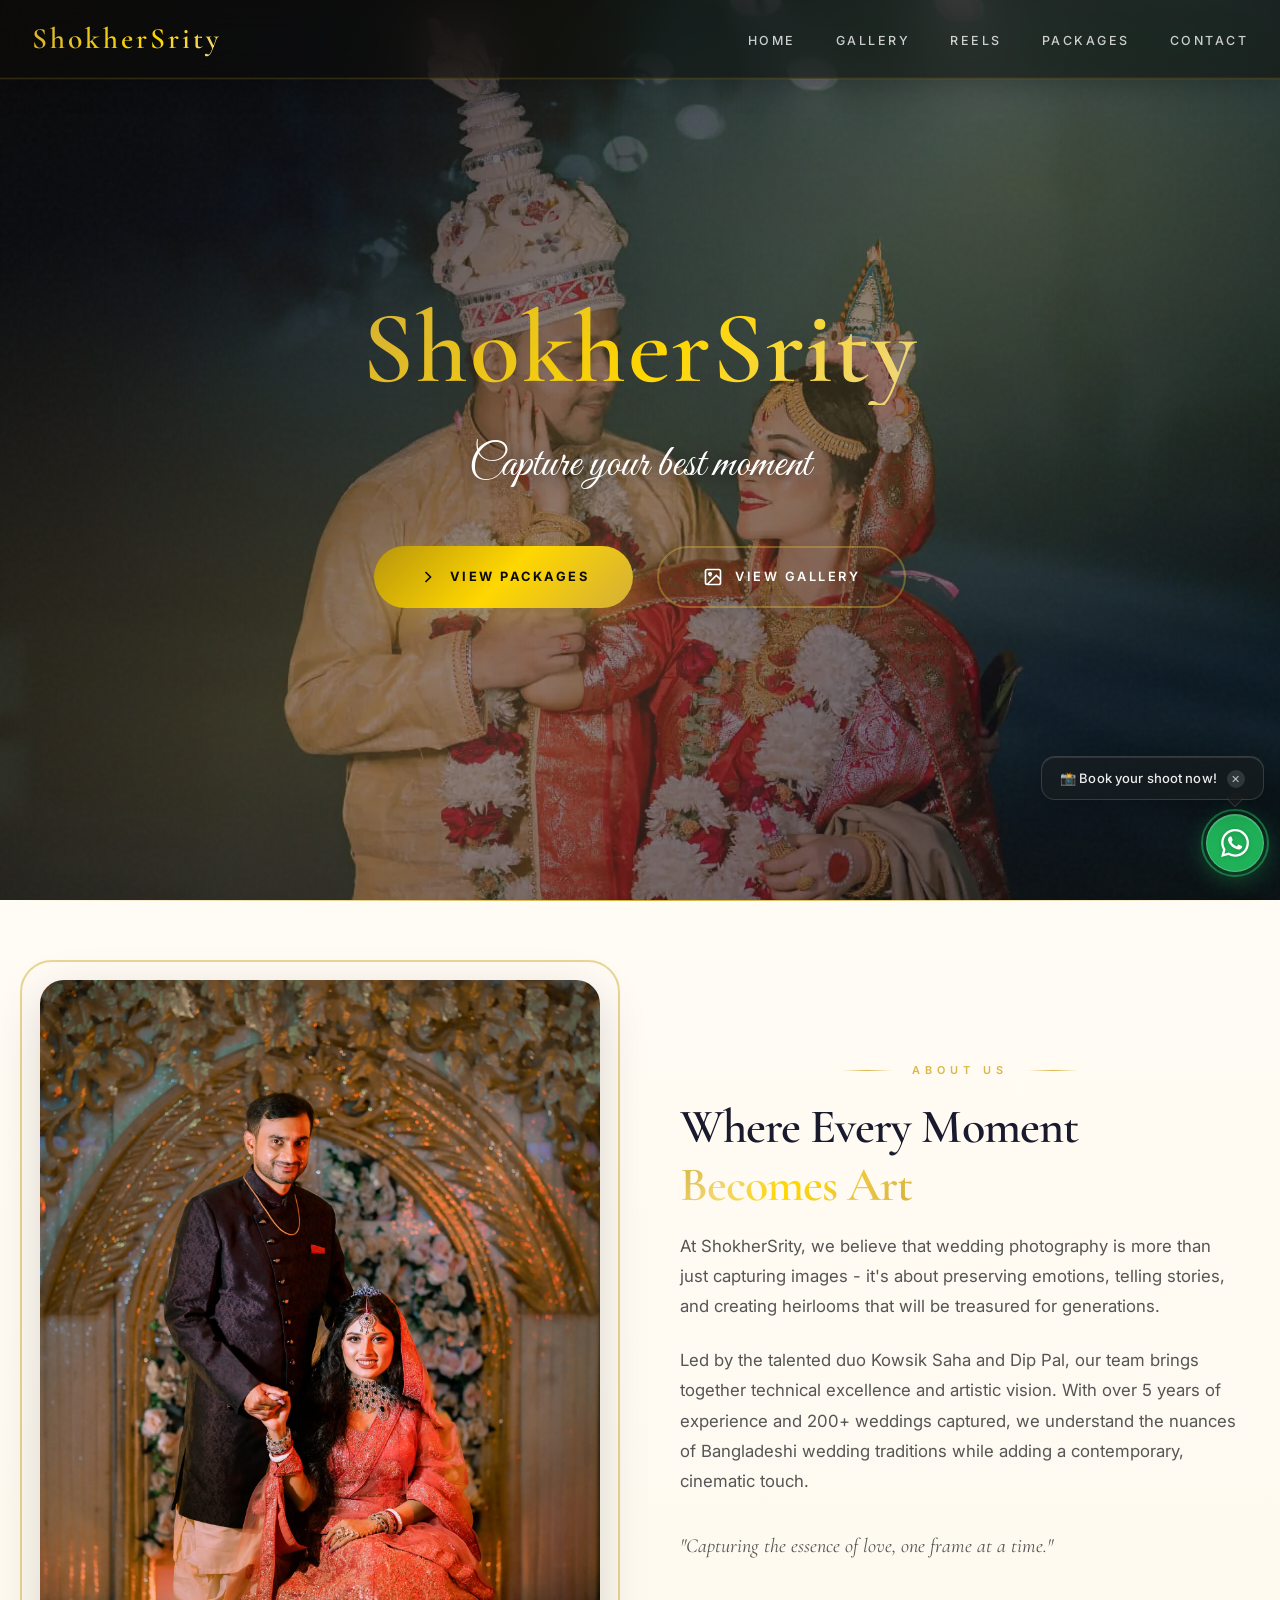
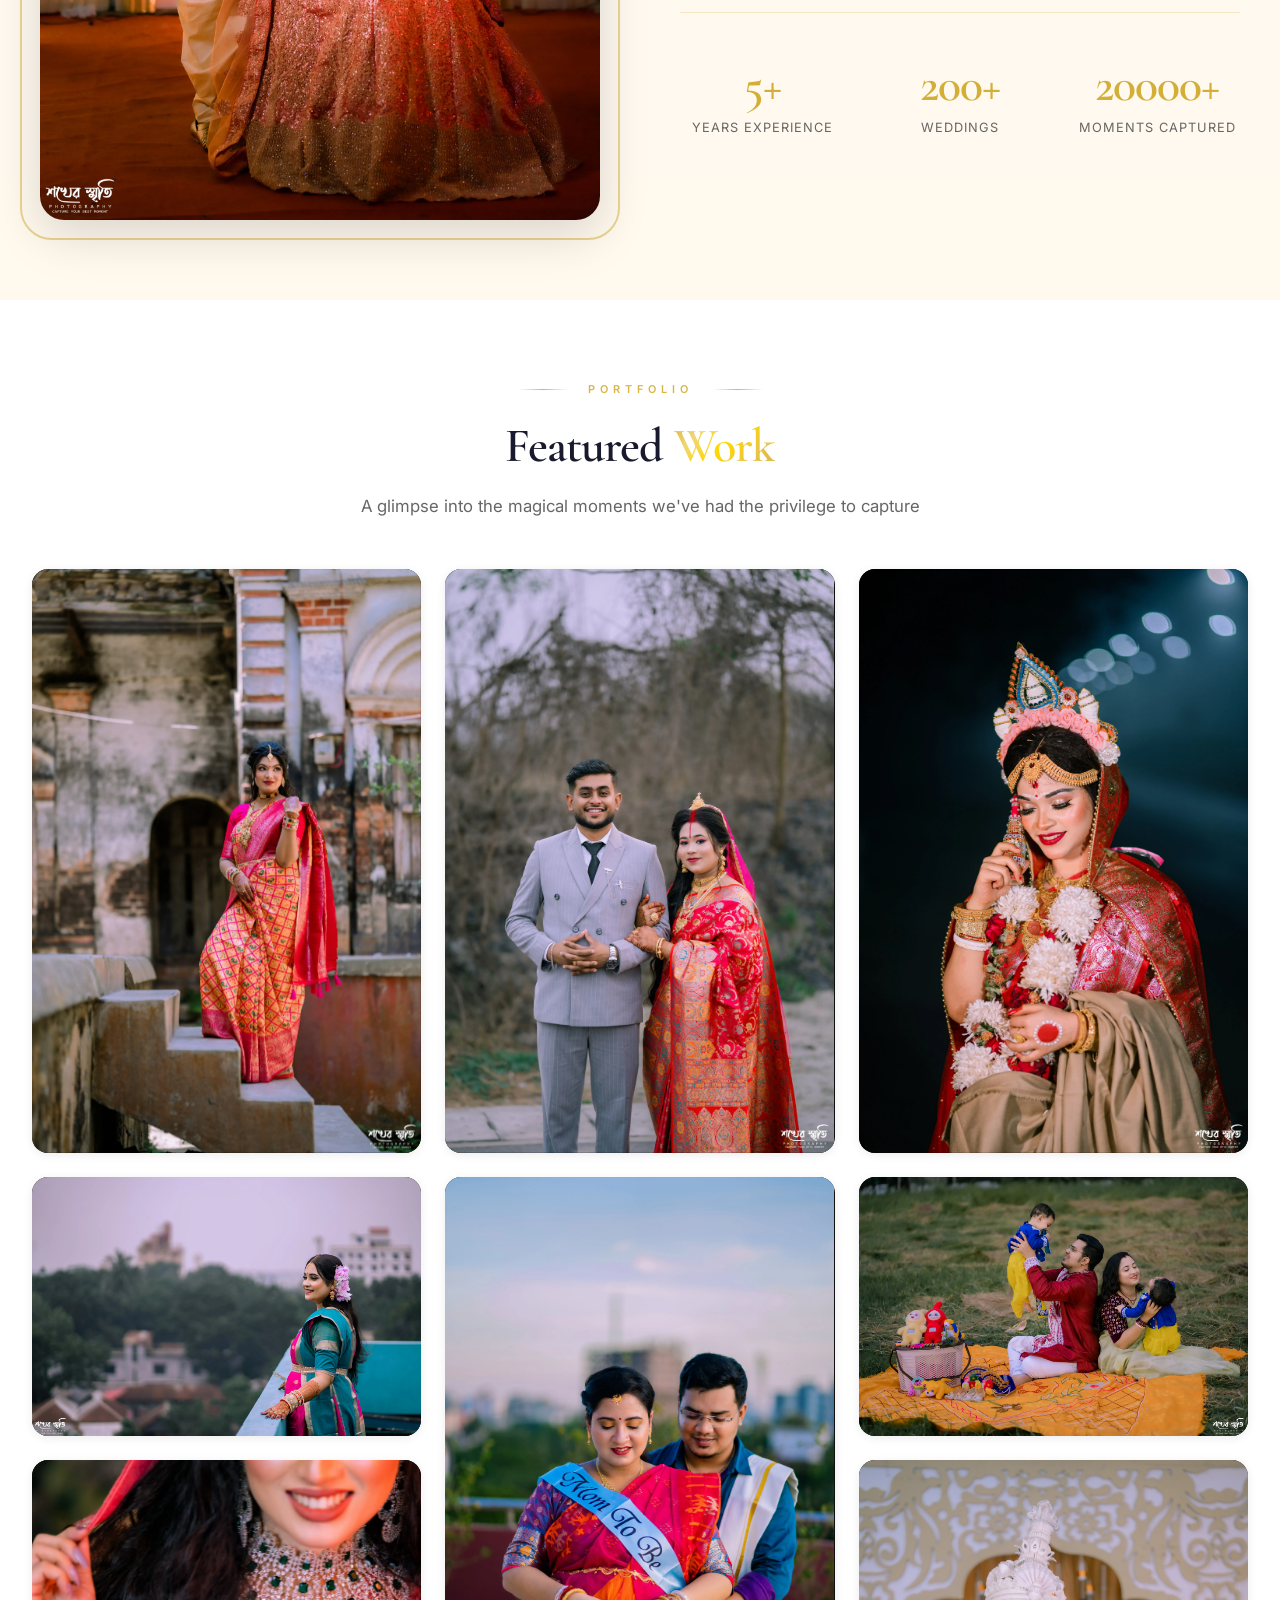
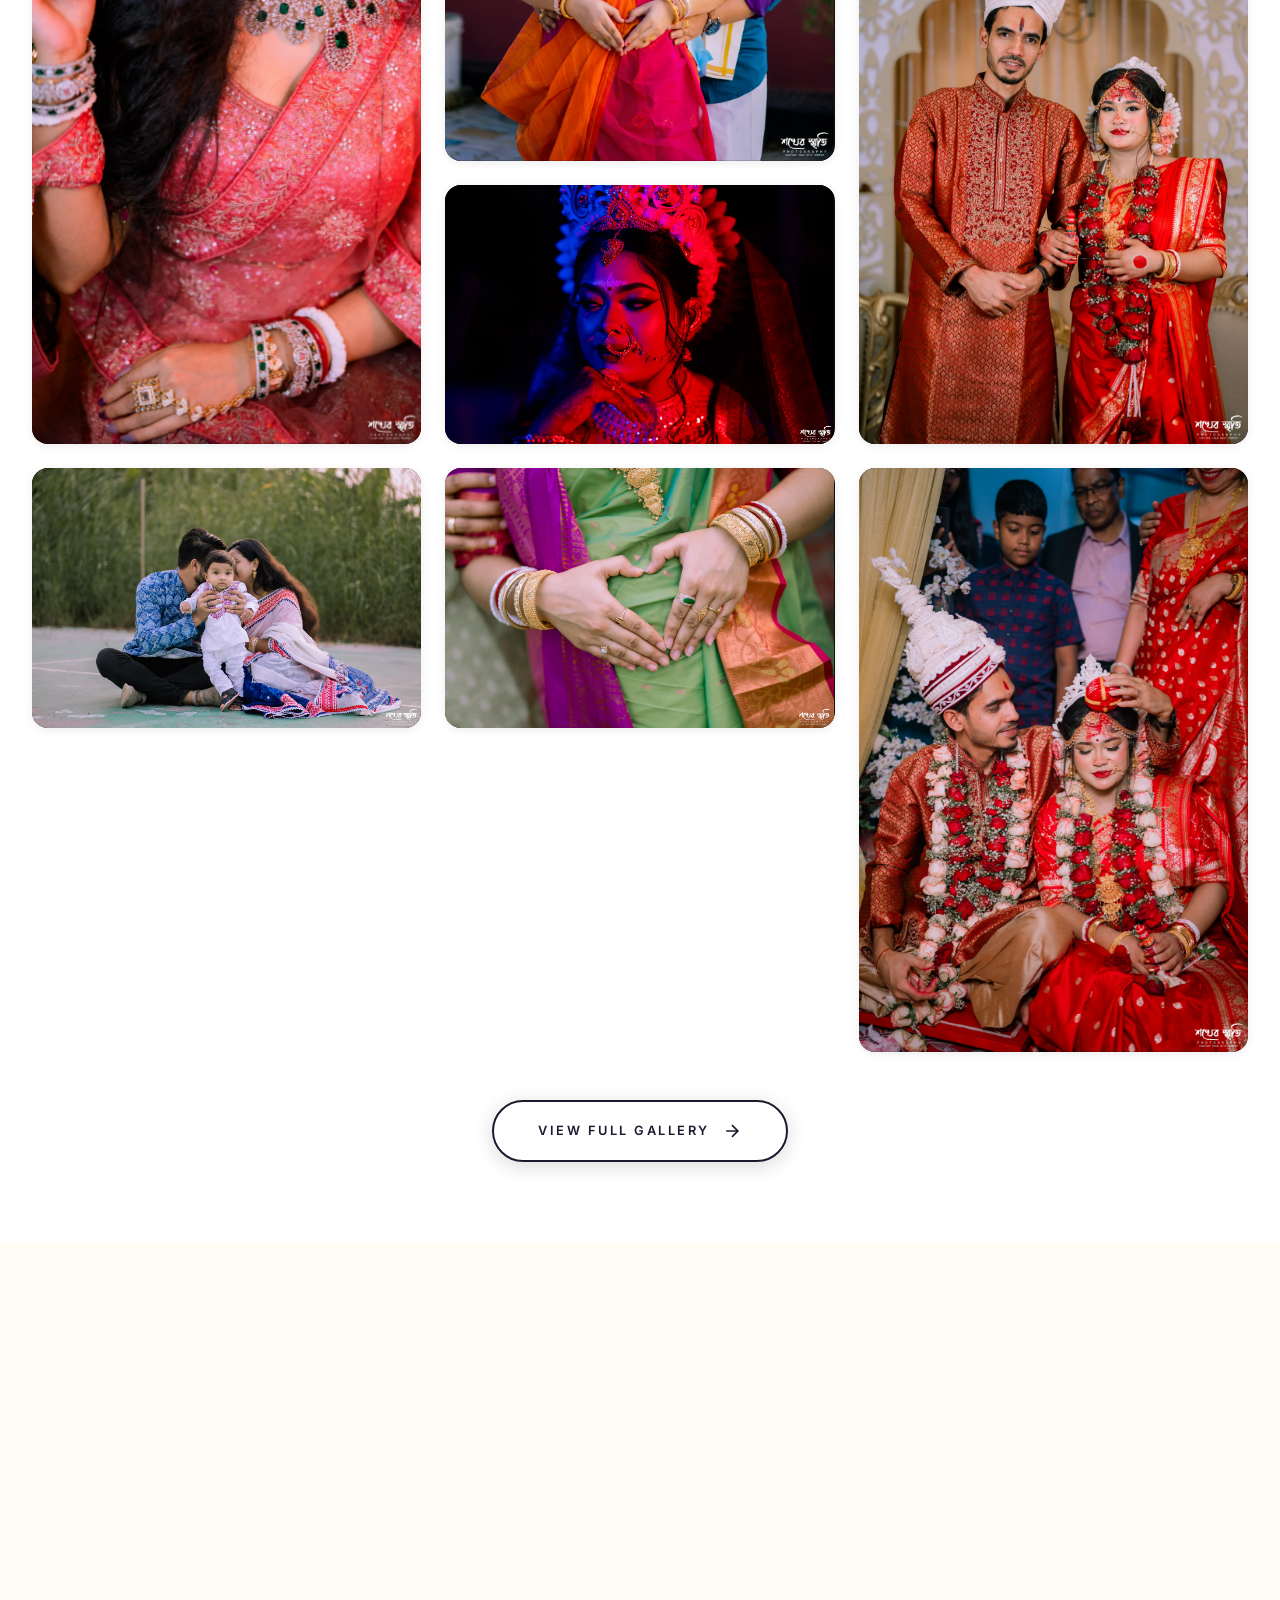
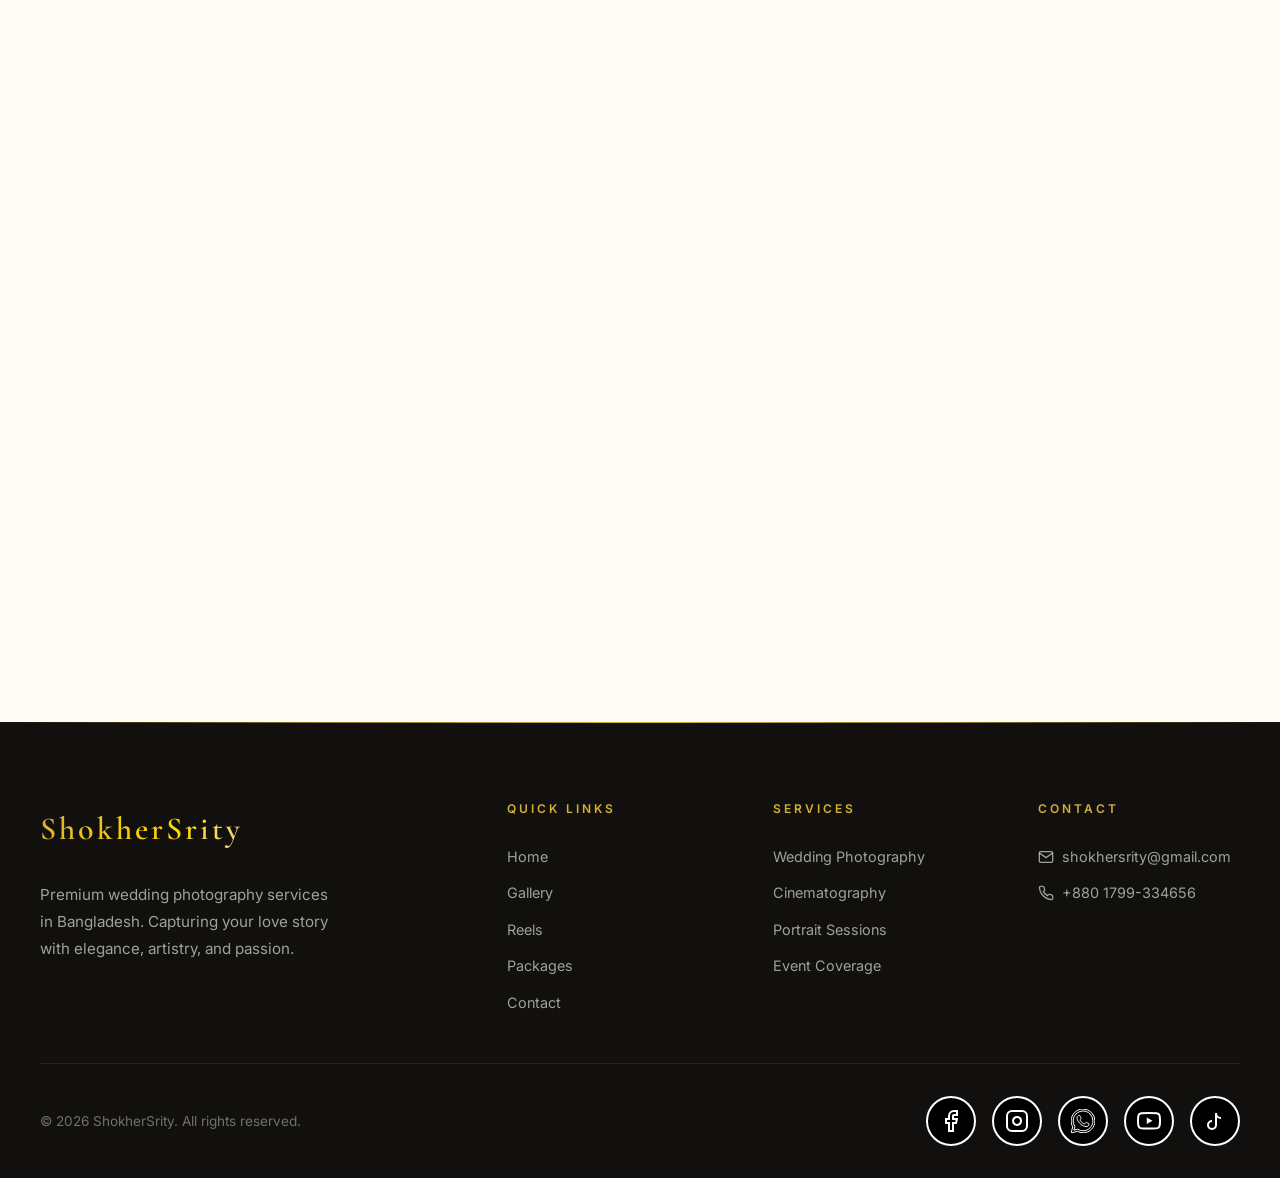
==== commit 514a5c4e: "Update index.html" ====
--- a/index.html
+++ b/index.html
@@ -5,6 +5,7 @@
     <meta name="viewport" content="width=device-width, initial-scale=1.0">
     <meta name="description" content="ShokherSrity - Premium Wedding Photography in Bangladesh. Capturing your precious moments with artistry and elegance.">
     <meta name="keywords" content="wedding photography, Bangladesh, professional photographer, wedding photos, ShokherSrity">
+    <meta name="google-site-verification" content="m0ajNg1h99ob8Xcyd_0MiffPHSSJO4ulo_SOTal0G6o" />
     <title>ShokherSrity | Premium Wedding Photography</title>
     
     <!-- Preconnect -->
--- a/style.css
+++ b/style.css
@@ -206,10 +206,10 @@
    --nav-blur      : backdrop blur + saturation
    ──────────────────────────────────────────────────────────────────────── */
 :root {
-    --nav-bg: rgba(14, 11, 8, 0.41);
-    --nav-bg-scrolled: rgba(14, 11, 8, 0.50);
-    --nav-blur: blur(48px) saturate(200%);
-    --nav-border: rgba(212, 175, 55, 0.12);
+    --nav-bg: rgba(14, 11, 8, 0.55);
+    --nav-bg-scrolled: rgba(10, 8, 5, 0.82);
+    --nav-blur: blur(28px) saturate(190%);
+    --nav-border: rgba(212, 175, 55, 0.18);
 }
 
 header {
@@ -230,13 +230,15 @@
 }
 
 header.scrolled {
-    background: var(--nav-bg-scrolled);
-    border-bottom-color: rgba(212, 175, 55, 0.18);
+    background:
+        linear-gradient(180deg, rgba(212, 175, 55, 0.06) 0%, rgba(212, 175, 55, 0) 60%),
+        var(--nav-bg-scrolled);
+    border-bottom-color: rgba(212, 175, 55, 0.28);
     box-shadow:
-        0 1px 0 rgba(255, 215, 0, 0.05),
-        0 8px 48px rgba(0, 0, 0, 0.38),
-        0 0 60px rgba(212, 175, 55, 0.04),
-        inset 0 -1px 0 rgba(212, 175, 55, 0.08);
+        0 1px 0 rgba(255, 215, 0, 0.06),
+        0 10px 48px rgba(0, 0, 0, 0.55),
+        0 0 60px rgba(212, 175, 55, 0.05),
+        inset 0 -1px 0 rgba(212, 175, 55, 0.14);
 }
 
 /* ── Nav Top Backdrop ─────────────────────────────────────────────────────────
@@ -1195,7 +1197,7 @@
 
 .gallery-page {
     background: var(--color-cream);
-    padding-top: 80px;
+    padding-top: 0;
 }
 
 .gallery-header {
@@ -1385,7 +1387,7 @@
 
 .packages-page {
     background: var(--color-cream);
-    padding-top: 80px;
+    padding-top: 0;
     position: relative;
     overflow: hidden;
 }
@@ -2159,7 +2161,7 @@
 
 .contact-page {
     background: var(--color-cream);
-    padding-top: 80px;
+    padding-top: 0;
 }
 
 .contact-header {
@@ -2816,7 +2818,7 @@
     .gallery-page,
     .packages-page,
     .contact-page {
-        padding-top: 72px;
+        padding-top: 0;
     }
 
     .gallery-header,
@@ -2847,7 +2849,7 @@
         max-width: 340px;
         height: 100vh;
         height: 100dvh;
-        /* ── Exact same frosted glass surface as the header bar ── */
+        /* ── Exact same frosted glass surface as the scrolled header bar ── */
         background: var(--nav-bg-scrolled);
         backdrop-filter: var(--nav-blur);
         -webkit-backdrop-filter: var(--nav-blur);
@@ -2859,8 +2861,8 @@
         border-left: 1px solid var(--nav-border);
         box-shadow:
             -10px 0 60px rgba(0, 0, 0, 0.40),
-            inset 1px 0 0 rgba(255, 255, 255, 0.03),
-            inset 0 0 80px rgba(212, 175, 55, 0.02);
+            inset 1px 0 0 rgba(255, 255, 255, 0.04),
+            inset 0 -1px 0 rgba(212, 175, 55, 0.10);
         padding: 2rem;
         overflow: hidden;
         /* Chrome backdrop-filter fix */
@@ -2868,16 +2870,14 @@
         transform: translateZ(0);
     }
 
-    /* Frosted glass warm gradient overlay */
+    /* Same gold-sheen overlay the scrolled header bar uses */
     .nav-links::before {
         content: '';
         position: absolute;
         inset: 0;
-        background: linear-gradient(165deg,
-                rgba(212, 175, 55, 0.04) 0%,
-                rgba(255, 255, 255, 0.015) 30%,
-                transparent 60%,
-                rgba(0, 0, 0, 0.15) 100%);
+        background: linear-gradient(180deg,
+                rgba(212, 175, 55, 0.06) 0%,
+                rgba(212, 175, 55, 0) 60%);
         pointer-events: none;
         z-index: 0;
     }
@@ -3003,7 +3003,7 @@
     .gallery-page,
     .packages-page,
     .contact-page {
-        padding-top: 64px;
+        padding-top: 0;
     }
 
     .gallery-header,
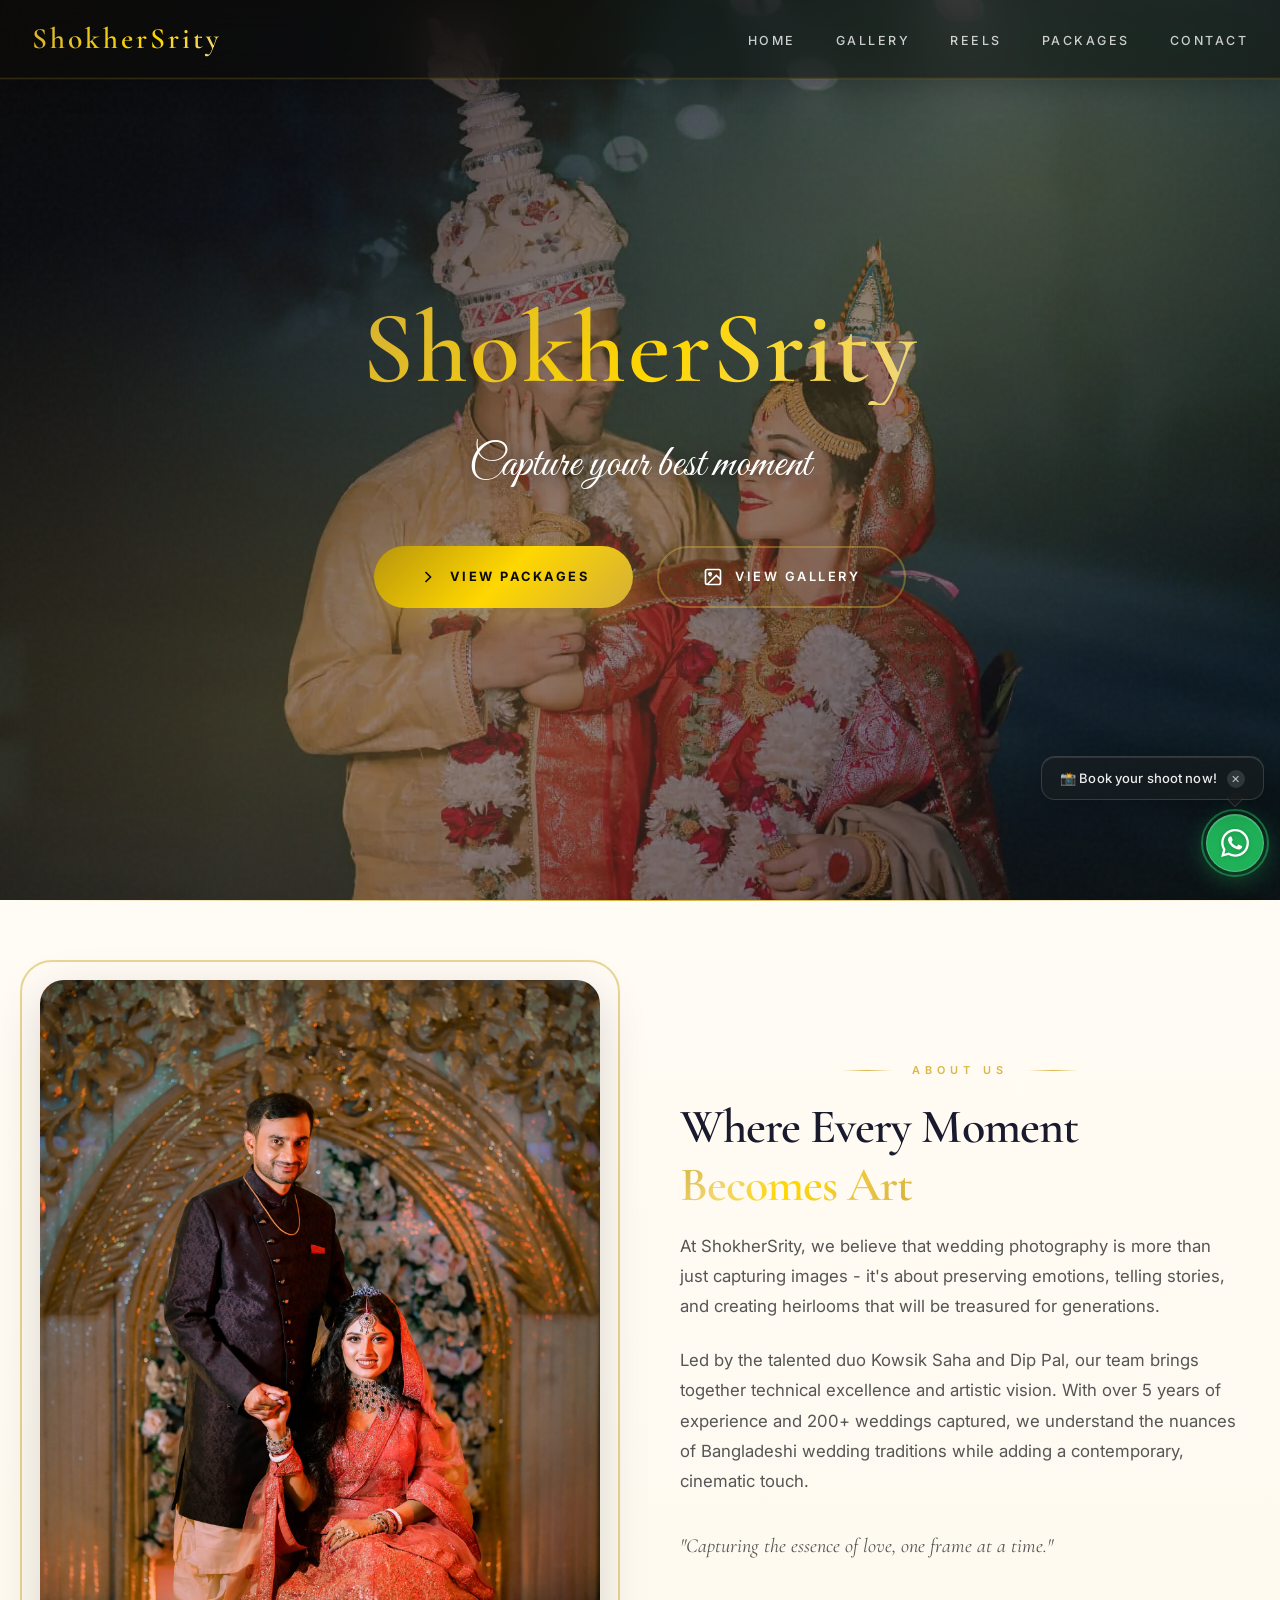
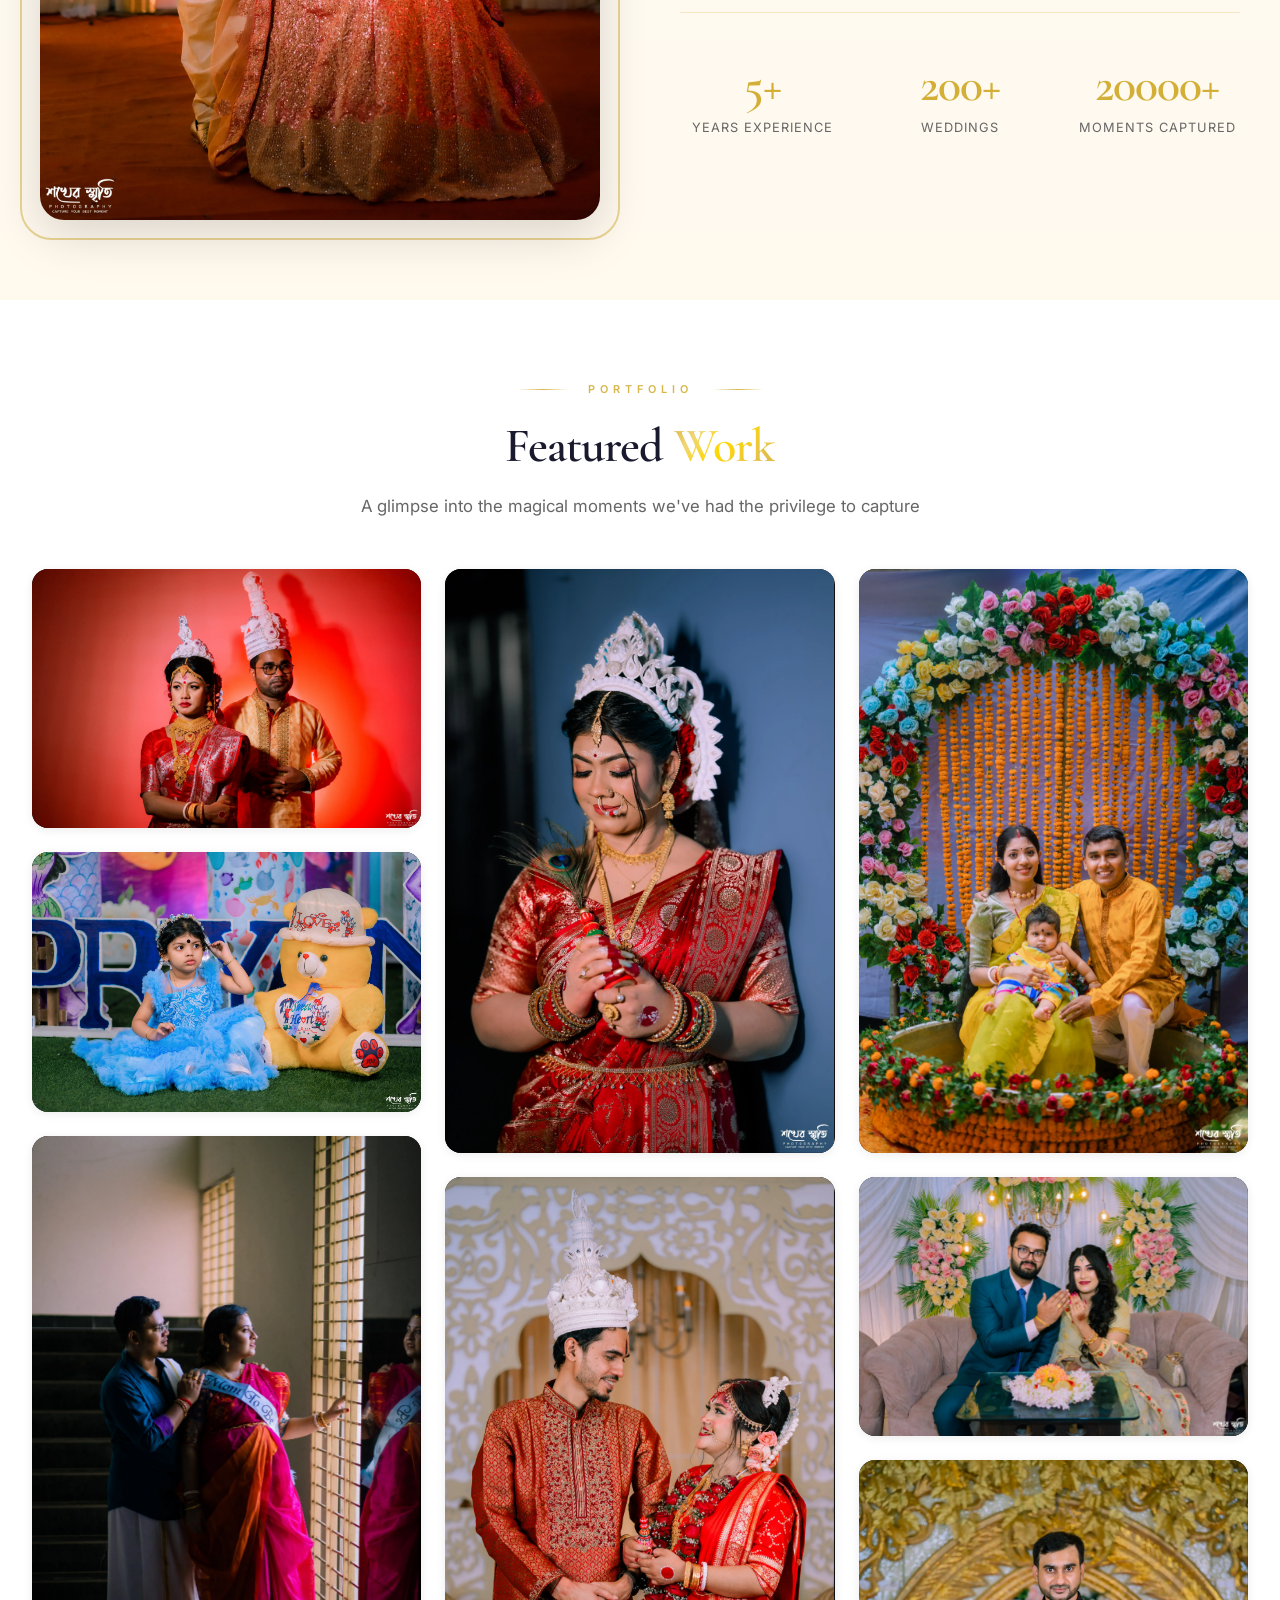
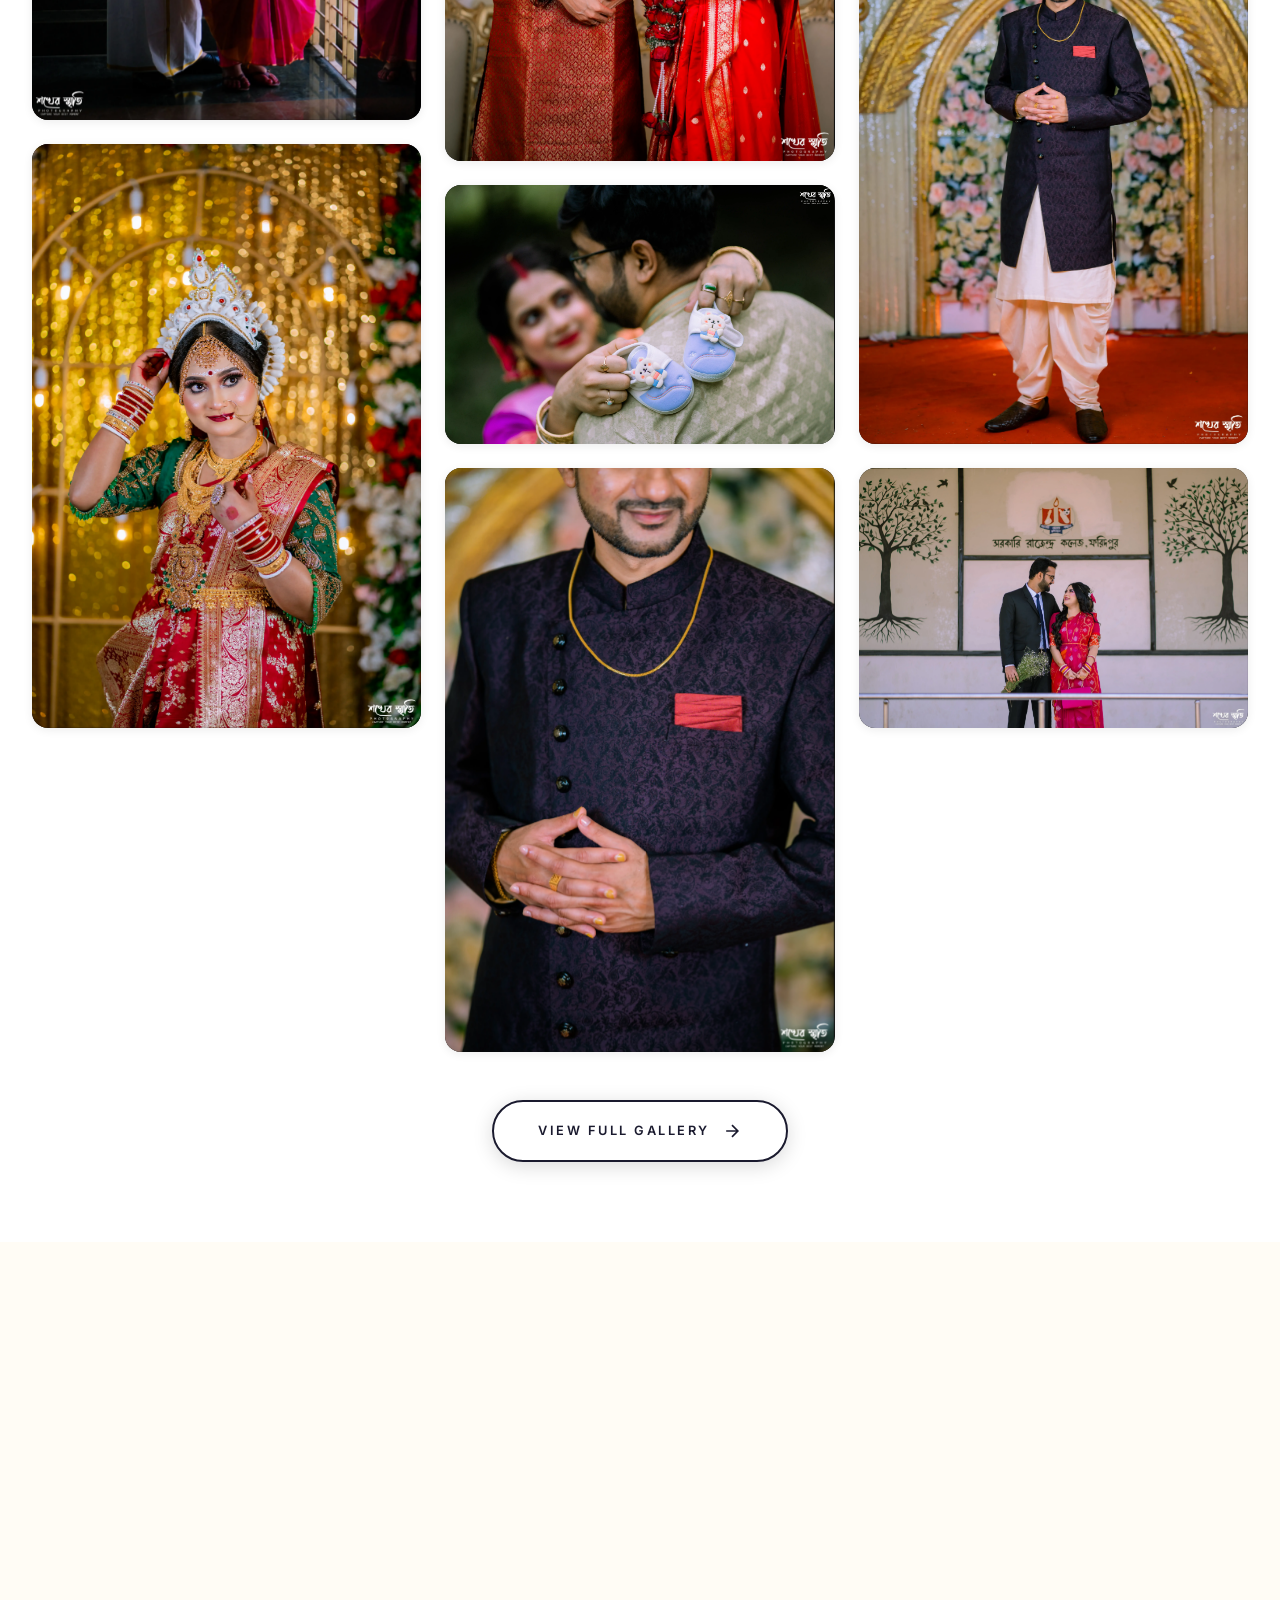
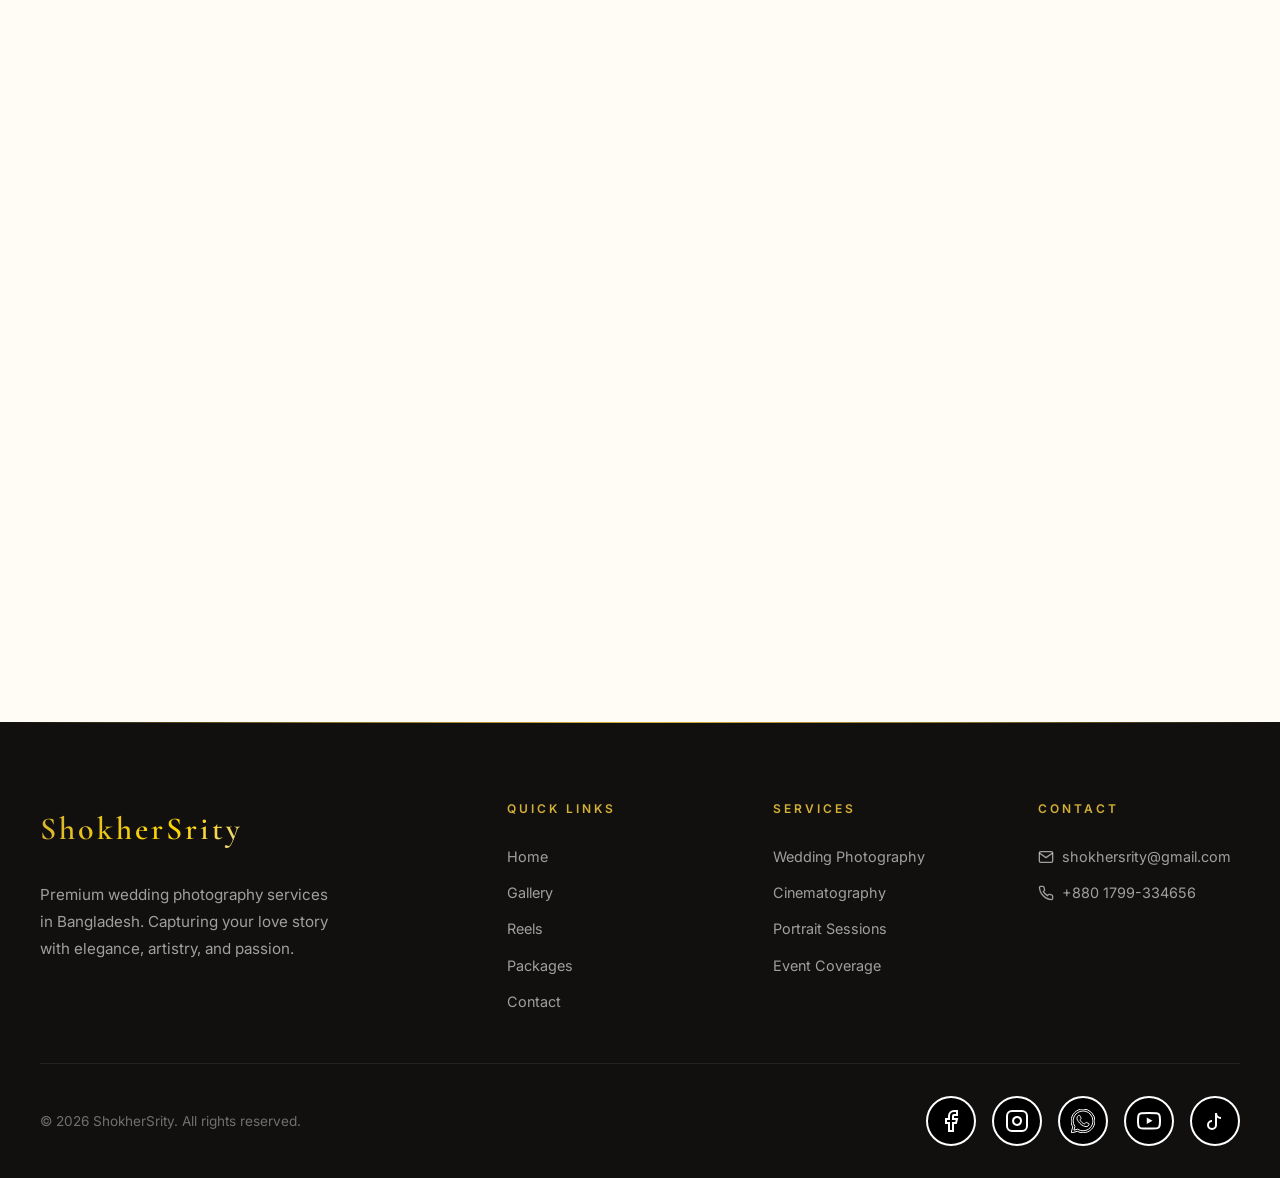
==== commit 32a81082: "Enhance website SEO and user experience with improved metadata and structured data Update HTML files" ====
--- a/index.html
+++ b/index.html
@@ -1,302 +1,395 @@
-<!DOCTYPE html>
-<html lang="en">
-<head>
-    <meta charset="UTF-8">
-    <meta name="viewport" content="width=device-width, initial-scale=1.0">
-    <meta name="description" content="ShokherSrity - Premium Wedding Photography in Bangladesh. Capturing your precious moments with artistry and elegance.">
-    <meta name="keywords" content="wedding photography, Bangladesh, professional photographer, wedding photos, ShokherSrity">
-    <meta name="google-site-verification" content="m0ajNg1h99ob8Xcyd_0MiffPHSSJO4ulo_SOTal0G6o" />
-    <title>ShokherSrity | Premium Wedding Photography</title>
-    
-    <!-- Preconnect -->
-    <link rel="preconnect" href="https://fonts.googleapis.com">
-    <link rel="preconnect" href="https://fonts.gstatic.com" crossorigin>
-    
-    <!-- Fonts -->
-    <link href="https://fonts.googleapis.com/css2?family=Cormorant+Garamond:ital,wght@0,300;0,400;0,500;0,600;0,700;1,400;1,500&family=Inter:wght@300;400;500;600;700&family=Great+Vibes&display=swap" rel="stylesheet">
-    
-    <!-- Styles -->
-    <link rel="stylesheet" href="style.css">
-    <link rel="stylesheet" href="https://unpkg.com/aos@2.3.1/dist/aos.css">
-    
-    <!-- Favicon -->
-    <link rel="icon" href="attached_assets/logo.webp" type="image/webp">
-</head>
-<body>
-    <!-- Header -->
-    <header>
-        <nav>
-            <a href="index.html" class="logo">ShokherSrity</a>
-            <button class="mobile-menu-btn" aria-label="Toggle menu">
-                <span></span>
-                <span></span>
-                <span></span>
-            </button>
-            <ul class="nav-links">
-                <li><a href="index.html">Home</a></li>
-                <li><a href="gallery.html">Gallery</a></li>
-                <li><a href="reels.html">Reels</a></li>
-                <li><a href="packages.html">Packages</a></li>
-                <li><a href="contact.html">Contact</a></li>
-            </ul>
-        </nav>
-    </header>
-
-    <main>
-        <!-- Hero Section -->
-        <section class="hero" data-aos="fade">
-            <div class="hero-overlay"></div>
-            <div class="hero-content">
-                <h1 class="hero-title">ShokherSrity</h1>
-                <p class="hero-tagline">Capture your best moment</p>
-                <div class="hero-cta">
-                    <a href="packages.html" class="btn btn-primary">
-                        <svg width="20" height="20" viewBox="0 0 24 24" fill="none" stroke="currentColor" stroke-width="2">
-                            <polyline points="9 18 15 12 9 6"></polyline>
-                        </svg>
-                        View Packages
-                    </a>
-                    <a href="gallery.html" class="btn btn-secondary glass-effect">
-                        <svg width="20" height="20" viewBox="0 0 24 24" fill="none" stroke="currentColor" stroke-width="2">
-                            <rect x="3" y="3" width="18" height="18" rx="2"></rect>
-                            <circle cx="8.5" cy="8.5" r="1.5"></circle>
-                            <path d="M21 15l-5-5L5 21"></path>
-                        </svg>
-                        View Gallery
-                    </a>
-                </div>
-            </div>
-        </section>
-
-        <!-- About Section -->
-        <section class="about" data-aos="fade-up">
-            <div class="about-container">
-                <div class="about-image-wrapper" data-aos="fade-right">
-                    <div class="about-image-frame"></div>
-                    <div class="about-image">
-                        <img src="attached_assets/Reception/1.webp" alt="About Photography">
-                    </div>
-                </div>
-                <div class="about-content" data-aos="fade-left">
-                    <span class="section-label">About Us</span>
-                    <h2 class="section-title">Where Every Moment <span class="text-gradient">Becomes Art</span></h2>
-                    <p>
-                        At ShokherSrity, we believe that wedding photography is more than just capturing images - it's about preserving emotions, telling stories, and creating heirlooms that will be treasured for generations.
-                    </p>
-                    <p>
-                        Led by the talented duo Kowsik Saha and Dip Pal, our team brings together technical excellence and artistic vision. With over 5 years of experience and 200+ weddings captured, we understand the nuances of Bangladeshi wedding traditions while adding a contemporary, cinematic touch.
-                    </p>
-                    <p class="about-signature">
-                        "Capturing the essence of love, one frame at a time."
-                    </p>
-                    <div class="about-stats">
-                        <div class="stat-item">
-                            <span class="stat-number" data-count="5" data-suffix="+">5+</span>
-                            <span class="stat-label">Years Experience</span>
-                        </div>
-                        <div class="stat-item">
-                            <span class="stat-number" data-count="200" data-suffix="+">200+</span>
-                            <span class="stat-label">Weddings</span>
-                        </div>
-                        <div class="stat-item">
-                            <span class="stat-number" data-count="20000" data-suffix="+">20000+</span>
-                            <span class="stat-label">Moments Captured</span>
-                        </div>
-                    </div>
-                </div>
-            </div>
-        </section>
-
-        <!-- Featured Work Section - Photos from each category -->
-        <section class="featured-work" data-aos="fade-up">
-            <div class="section-header">
-                <span class="section-label">Portfolio</span>
-                <h2 class="section-title">Featured <span class="text-gradient">Work</span></h2>
-                <p class="section-subtitle">A glimpse into the magical moments we've had the privilege to capture</p>
-            </div>
-            <div class="featured-grid stagger-children" id="homepage-featured-grid">
-                <!-- Dynamically populated by JS: 2 random photos from each category -->
-            </div>
-            <div style="text-align: center; margin-top: 3rem;">
-                <a href="gallery.html" class="btn btn-outline">
-                    View Full Gallery
-                    <svg width="20" height="20" viewBox="0 0 24 24" fill="none" stroke="currentColor" stroke-width="2">
-                        <path d="M5 12h14M12 5l7 7-7 7"></path>
-                    </svg>
-                </a>
-            </div>
-        </section>
-
-        <!-- Testimonials Section -->
-        <section class="testimonials" data-aos="fade-up">
-            <div class="section-header">
-                <span class="section-label" style="color: var(--color-gold-light);">Testimonials</span>
-                <h2 class="section-title">What Couples <span class="text-gradient">Say</span></h2>
-            </div>
-            <div class="testimonials-grid stagger-children">
-                <div class="testimonial-card" data-aos="fade-up">
-                    <div class="testimonial-stars">
-                        <svg viewBox="0 0 24 24"><path d="M12 2l3.09 6.26L22 9.27l-5 4.87 1.18 6.88L12 17.77l-6.18 3.25L7 14.14 2 9.27l6.91-1.01L12 2z"/></svg>
-                        <svg viewBox="0 0 24 24"><path d="M12 2l3.09 6.26L22 9.27l-5 4.87 1.18 6.88L12 17.77l-6.18 3.25L7 14.14 2 9.27l6.91-1.01L12 2z"/></svg>
-                        <svg viewBox="0 0 24 24"><path d="M12 2l3.09 6.26L22 9.27l-5 4.87 1.18 6.88L12 17.77l-6.18 3.25L7 14.14 2 9.27l6.91-1.01L12 2z"/></svg>
-                        <svg viewBox="0 0 24 24"><path d="M12 2l3.09 6.26L22 9.27l-5 4.87 1.18 6.88L12 17.77l-6.18 3.25L7 14.14 2 9.27l6.91-1.01L12 2z"/></svg>
-                        <svg viewBox="0 0 24 24"><path d="M12 2l3.09 6.26L22 9.27l-5 4.87 1.18 6.88L12 17.77l-6.18 3.25L7 14.14 2 9.27l6.91-1.01L12 2z"/></svg>
-                    </div>
-                    <p class="testimonial-text">
-                        "ShokherSrity captured our wedding day so beautifully that every time we look at the photos, we relive those magical moments. The attention to detail and the artistic vision exceeded all our expectations."
-                    </p>
-                    <div class="testimonial-author">
-                        <div class="testimonial-avatar">SR</div>
-                        <div>
-                            <div class="testimonial-name">Sarah & Rahul</div>
-                            <div class="testimonial-role">Dhaka, 2023</div>
-                        </div>
-                    </div>
-                </div>
-                <div class="testimonial-card" data-aos="fade-up" data-aos-delay="100">
-                    <div class="testimonial-stars">
-                        <svg viewBox="0 0 24 24"><path d="M12 2l3.09 6.26L22 9.27l-5 4.87 1.18 6.88L12 17.77l-6.18 3.25L7 14.14 2 9.27l6.91-1.01L12 2z"/></svg>
-                        <svg viewBox="0 0 24 24"><path d="M12 2l3.09 6.26L22 9.27l-5 4.87 1.18 6.88L12 17.77l-6.18 3.25L7 14.14 2 9.27l6.91-1.01L12 2z"/></svg>
-                        <svg viewBox="0 0 24 24"><path d="M12 2l3.09 6.26L22 9.27l-5 4.87 1.18 6.88L12 17.77l-6.18 3.25L7 14.14 2 9.27l6.91-1.01L12 2z"/></svg>
-                        <svg viewBox="0 0 24 24"><path d="M12 2l3.09 6.26L22 9.27l-5 4.87 1.18 6.88L12 17.77l-6.18 3.25L7 14.14 2 9.27l6.91-1.01L12 2z"/></svg>
-                        <svg viewBox="0 0 24 24"><path d="M12 2l3.09 6.26L22 9.27l-5 4.87 1.18 6.88L12 17.77l-6.18 3.25L7 14.14 2 9.27l6.91-1.01L12 2z"/></svg>
-                    </div>
-                    <p class="testimonial-text">
-                        "From the pre-wedding shoot to the main event, Kowsik and Dip were incredibly professional and creative. They made us feel comfortable and captured our personalities perfectly."
-                    </p>
-                    <div class="testimonial-author">
-                        <div class="testimonial-avatar">NA</div>
-                        <div>
-                            <div class="testimonial-name">Nadia & Asif</div>
-                            <div class="testimonial-role">Chittagong, 2023</div>
-                        </div>
-                    </div>
-                </div>
-                <div class="testimonial-card" data-aos="fade-up" data-aos-delay="200">
-                    <div class="testimonial-stars">
-                        <svg viewBox="0 0 24 24"><path d="M12 2l3.09 6.26L22 9.27l-5 4.87 1.18 6.88L12 17.77l-6.18 3.25L7 14.14 2 9.27l6.91-1.01L12 2z"/></svg>
-                        <svg viewBox="0 0 24 24"><path d="M12 2l3.09 6.26L22 9.27l-5 4.87 1.18 6.88L12 17.77l-6.18 3.25L7 14.14 2 9.27l6.91-1.01L12 2z"/></svg>
-                        <svg viewBox="0 0 24 24"><path d="M12 2l3.09 6.26L22 9.27l-5 4.87 1.18 6.88L12 17.77l-6.18 3.25L7 14.14 2 9.27l6.91-1.01L12 2z"/></svg>
-                        <svg viewBox="0 0 24 24"><path d="M12 2l3.09 6.26L22 9.27l-5 4.87 1.18 6.88L12 17.77l-6.18 3.25L7 14.14 2 9.27l6.91-1.01L12 2z"/></svg>
-                        <svg viewBox="0 0 24 24"><path d="M12 2l3.09 6.26L22 9.27l-5 4.87 1.18 6.88L12 17.77l-6.18 3.25L7 14.14 2 9.27l6.91-1.01L12 2z"/></svg>
-                    </div>
-                    <p class="testimonial-text">
-                        "The video and photo quality was outstanding! They captured candid moments we didn't even know happened. ShokherSrity truly are artists behind the camera. Highly recommended!"
-                    </p>
-                    <div class="testimonial-author">
-                        <div class="testimonial-avatar">FA</div>
-                        <div>
-                            <div class="testimonial-name">Farah & Adil</div>
-                            <div class="testimonial-role">Sylhet, 2024</div>
-                        </div>
-                    </div>
-                </div>
-            </div>
-        </section>
-
-        <!-- CTA Section -->
-        <section class="cta-section" data-aos="fade-up">
-            <div class="cta-content">
-                <h2>Ready to Capture Your <span class="text-gradient">Special Day?</span></h2>
-                <p>Let's create something beautiful together. Book a consultation to discuss your vision and let us bring it to life.</p>
-                <a href="contact.html" class="btn btn-primary">
-                    <svg width="20" height="20" viewBox="0 0 24 24" fill="none" stroke="currentColor" stroke-width="2">
-                        <rect x="3" y="4" width="18" height="18" rx="2" ry="2"></rect>
-                        <line x1="16" y1="2" x2="16" y2="6"></line>
-                        <line x1="8" y1="2" x2="8" y2="6"></line>
-                        <line x1="3" y1="10" x2="21" y2="10"></line>
-                    </svg>
-                    Book a Consultation
-                </a>
-            </div>
-        </section>
-    </main>
-
-    <!-- Footer -->
-    <footer class="footer">
-        <div class="footer-content">
-            <div class="footer-brand">
-                <a href="index.html" class="logo">ShokherSrity</a>
-                <p>Premium wedding photography services in Bangladesh. Capturing your love story with elegance, artistry, and passion.</p>
-            </div>
-            <div class="footer-section">
-                <h4 class="footer-title">Quick Links</h4>
-                <div class="footer-links">
-                    <a href="index.html">Home</a>
-                    <a href="gallery.html">Gallery</a>
-                    <a href="reels.html">Reels</a>
-                    <a href="packages.html">Packages</a>
-                    <a href="contact.html">Contact</a>
-                </div>
-            </div>
-            <div class="footer-section">
-                <h4 class="footer-title">Services</h4>
-                <div class="footer-links">
-                    <a href="packages.html">Wedding Photography</a>
-                    <a href="packages.html">Cinematography</a>
-                    <a href="packages.html">Portrait Sessions</a>
-                    <a href="packages.html">Event Coverage</a>
-                </div>
-            </div>
-            <div class="footer-section">
-                <h4 class="footer-title">Contact</h4>
-                <div class="footer-links">
-                    <a href="mailto:shokhersrity@gmail.com">
-                        <svg width="16" height="16" viewBox="0 0 24 24" fill="none" stroke="currentColor" stroke-width="2">
-                            <path d="M4 4h16c1.1 0 2 .9 2 2v12c0 1.1-.9 2-2 2H4c-1.1 0-2-.9-2-2V6c0-1.1.9-2 2-2z"></path>
-                            <polyline points="22,6 12,13 2,6"></polyline>
-                        </svg>
-                        shokhersrity@gmail.com
-                    </a>
-                    <a href="tel:+8801799334656">
-                        <svg width="16" height="16" viewBox="0 0 24 24" fill="none" stroke="currentColor" stroke-width="2">
-                            <path d="M22 16.92v3a2 2 0 01-2.18 2 19.79 19.79 0 01-8.63-3.07 19.5 19.5 0 01-6-6 19.79 19.79 0 01-3.07-8.67A2 2 0 014.11 2h3a2 2 0 012 1.72 12.84 12.84 0 00.7 2.81 2 2 0 01-.45 2.11L8.09 9.91a16 16 0 006 6l1.27-1.27a2 2 0 012.11-.45 12.84 12.84 0 002.81.7A2 2 0 0122 16.92z"></path>
-                        </svg>
-                        +880 1799-334656
-                    </a>
-                </div>
-            </div>
-        </div>
-        <div class="footer-bottom">
-            <p class="footer-copyright">
-                &copy; <span data-copyright-year>2024</span> ShokherSrity. All rights reserved.
-            </p>
-            <div class="footer-social">
-                <a href="https://www.facebook.com/shokhersrity" target="_blank" aria-label="Facebook">
-                    <svg width="20" height="20" viewBox="0 0 24 24" fill="none" stroke="currentColor" stroke-width="2">
-                        <path d="M18 2h-3a5 5 0 00-5 5v3H7v4h3v8h4v-8h3l1-4h-4V7a1 1 0 011-1h3z"></path>
-                    </svg>
-                </a>
-                <a href="https://www.instagram.com/shokhersrity" target="_blank" aria-label="Instagram">
-                    <svg width="20" height="20" viewBox="0 0 24 24" fill="none" stroke="currentColor" stroke-width="2">
-                        <rect x="2" y="2" width="20" height="20" rx="5" ry="5"></rect>
-                        <path d="M16 11.37A4 4 0 1112.63 8 4 4 0 0116 11.37z"></path>
-                        <line x1="17.5" y1="6.5" x2="17.51" y2="6.5"></line>
-                    </svg>
-                </a>
-                <a href="https://wa.me/8801799334656" target="_blank" aria-label="WhatsApp">
-                    <svg width="20" height="20" viewBox="0 0 24 24" fill="currentColor" stroke="none">
-                        <path d="M17.472 14.382c-.297-.149-1.758-.867-2.03-.967-.273-.099-.471-.148-.67.15-.197.297-.767.966-.94 1.164-.173.199-.347.223-.644.075-.297-.15-1.255-.463-2.39-1.475-.883-.788-1.48-1.761-1.653-2.059-.173-.297-.018-.458.13-.606.134-.133.298-.347.446-.52.149-.174.198-.298.298-.497.099-.198.05-.371-.025-.52-.075-.149-.669-1.612-.916-2.207-.242-.579-.487-.5-.669-.51-.173-.008-.371-.01-.57-.01-.198 0-.52.074-.792.372-.272.297-1.04 1.016-1.04 2.479 0 1.462 1.065 2.875 1.213 3.074.149.198 2.096 3.2 5.077 4.487.709.306 1.262.489 1.694.625.712.227 1.36.195 1.871.118.571-.085 1.758-.719 2.006-1.413.248-.694.248-1.289.173-1.413-.074-.124-.272-.198-.57-.347m-5.421 7.403h-.004a9.87 9.87 0 01-5.031-1.378l-.361-.214-3.741.982.998-3.648-.235-.374a9.86 9.86 0 01-1.51-5.26c.001-5.45 4.436-9.884 9.888-9.884 2.64 0 5.122 1.03 6.988 2.898a9.825 9.825 0 012.893 6.994c-.003 5.45-4.437 9.884-9.885 9.884m8.413-18.297A11.815 11.815 0 0012.05 0C5.495 0 .16 5.335.157 11.892c0 2.096.547 4.142 1.588 5.945L.057 24l6.305-1.654a11.882 11.882 0 005.683 1.448h.005c6.554 0 11.89-5.335 11.893-11.893a11.821 11.821 0 00-3.48-8.413z"/>
-                    </svg>
-                </a>
-                <a href="https://www.youtube.com/@shokhersrity" target="_blank" aria-label="YouTube">
-                    <svg width="20" height="20" viewBox="0 0 24 24" fill="none" stroke="currentColor" stroke-width="2">
-                        <path d="M22.54 6.42a2.78 2.78 0 00-1.94-2C18.88 4 12 4 12 4s-6.88 0-8.6.46a2.78 2.78 0 00-1.94 2A29 29 0 001 11.75a29 29 0 00.46 5.33A2.78 2.78 0 003.4 19.1c1.72.46 8.6.46 8.6.46s6.88 0 8.6-.46a2.78 2.78 0 001.94-2 29 29 0 00.46-5.25 29 29 0 00-.46-5.43z"></path>
-                        <polygon points="9.75 15.02 15.5 11.75 9.75 8.48 9.75 15.02" fill="currentColor" stroke="none"></polygon>
-                    </svg>
-                </a>
-                <a href="https://www.tiktok.com/@shokhersrity" target="_blank" aria-label="TikTok">
-                    <svg width="20" height="20" viewBox="0 0 24 24" fill="none" stroke="currentColor" stroke-width="2">
-                        <path d="M9 12a4 4 0 104 4V4a5 5 0 005 5"></path>
-                    </svg>
-                </a>
-            </div>
-        </div>
-    </footer>
-
-    <!-- Scripts -->
-    <script src="https://unpkg.com/aos@2.3.1/dist/aos.js"></script>
-    <script src="image_catalog.js"></script><script src="script.js"></script>
-    <script src="whatsapp-widget.js"></script>
-</body>
-</html>
+<!DOCTYPE html>
+<html lang="en">
+<head>
+    <meta charset="UTF-8">
+    <meta name="viewport" content="width=device-width, initial-scale=1.0">
+    <meta name="theme-color" content="#0a0805">
+
+    <!-- Primary SEO -->
+    <title>ShokherSrity | Wedding Photography in Bangladesh — Faridpur, Dhaka &amp; Nationwide</title>
+    <meta name="description" content="ShokherSrity is a premium wedding photography &amp; cinematography studio in Bangladesh. Bridal, engagement, holud, reception, pre-wedding and baby photoshoots in Faridpur, Dhaka and across Bangladesh. Book your wedding photographer today.">
+    <meta name="keywords" content="ShokherSrity, Shokher Srity, শখের স্মৃতি, wedding photography Bangladesh, wedding photographer Bangladesh, wedding photographer Dhaka, wedding photographer Faridpur, Bhanga wedding photographer, bridal photoshoot Bangladesh, holud photography, gaye holud photographer, engagement photography Bangladesh, reception photography, pre-wedding photoshoot Bangladesh, baby photoshoot, baby shower photography, wedding cinematography Bangladesh, wedding videographer Bangladesh, cinematic wedding reels, Bangladeshi wedding photographer, best wedding photographer in Bangladesh, affordable wedding photography Bangladesh">
+    <meta name="author" content="ShokherSrity">
+    <meta name="robots" content="index, follow, max-image-preview:large">
+    <link rel="canonical" href="https://shokhersrity.github.io/">
+
+    <!-- Geo targeting -->
+    <meta name="geo.region" content="BD">
+    <meta name="geo.placename" content="Bhanga, Faridpur, Bangladesh">
+    <meta name="geo.position" content="23.4961;89.7631">
+    <meta name="ICBM" content="23.4961, 89.7631">
+
+    <!-- Open Graph (Facebook, WhatsApp, LinkedIn) -->
+    <meta property="og:type" content="website">
+    <meta property="og:site_name" content="ShokherSrity">
+    <meta property="og:locale" content="en_US">
+    <meta property="og:locale:alternate" content="bn_BD">
+    <meta property="og:url" content="https://shokhersrity.github.io/">
+    <meta property="og:title" content="ShokherSrity | Premium Wedding Photography in Bangladesh">
+    <meta property="og:description" content="Bridal, engagement, holud, reception &amp; cinematic wedding films across Bangladesh. Capturing your precious moments with artistry and elegance.">
+    <meta property="og:image" content="https://shokhersrity.github.io/attached_assets/Wedding%20Photoshooot/1.webp">
+    <meta property="og:image:alt" content="ShokherSrity wedding photography — Bangladeshi bride and groom portrait">
+
+    <!-- Twitter / X -->
+    <meta name="twitter:card" content="summary_large_image">
+    <meta name="twitter:title" content="ShokherSrity | Premium Wedding Photography in Bangladesh">
+    <meta name="twitter:description" content="Bridal, engagement, holud, reception &amp; cinematic wedding films across Bangladesh.">
+    <meta name="twitter:image" content="https://shokhersrity.github.io/attached_assets/Wedding%20Photoshooot/1.webp">
+
+    <!-- Preconnect -->
+    <link rel="preconnect" href="https://fonts.googleapis.com">
+    <link rel="preconnect" href="https://fonts.gstatic.com" crossorigin>
+    
+    <!-- Fonts -->
+    <link href="https://fonts.googleapis.com/css2?family=Cormorant+Garamond:ital,wght@0,300;0,400;0,500;0,600;0,700;1,400;1,500&family=Inter:wght@300;400;500;600;700&family=Great+Vibes&display=swap" rel="stylesheet">
+    
+    <!-- Styles -->
+    <link rel="stylesheet" href="style.css">
+    <link rel="stylesheet" href="https://unpkg.com/aos@2.3.1/dist/aos.css">
+    
+    <!-- Favicon -->
+    <link rel="icon" href="attached_assets/logo.webp" type="image/webp">
+    <link rel="apple-touch-icon" href="attached_assets/logo.webp">
+
+    <!-- Structured data: LocalBusiness / Photographer -->
+    <script type="application/ld+json">
+    {
+      "@context": "https://schema.org",
+      "@type": ["LocalBusiness", "ProfessionalService"],
+      "@id": "https://shokhersrity.github.io/#business",
+      "name": "ShokherSrity",
+      "alternateName": ["Shokher Srity", "শখের স্মৃতি"],
+      "description": "Premium wedding photography and cinematography studio based in Bangladesh, serving Faridpur, Dhaka and travelling nationwide.",
+      "url": "https://shokhersrity.github.io/",
+      "logo": "https://shokhersrity.github.io/attached_assets/logo.webp",
+      "image": "https://shokhersrity.github.io/attached_assets/Wedding%20Photoshooot/1.webp",
+      "priceRange": "৳৳",
+      "telephone": ["+8801799334656", "+8801700504456"],
+      "email": "shokhersrity@gmail.com",
+      "address": {
+        "@type": "PostalAddress",
+        "addressLocality": "Bhanga",
+        "addressRegion": "Faridpur",
+        "addressCountry": "BD"
+      },
+      "geo": {
+        "@type": "GeoCoordinates",
+        "latitude": 23.4961,
+        "longitude": 89.7631
+      },
+      "areaServed": [
+        {"@type": "Country", "name": "Bangladesh"},
+        {"@type": "City", "name": "Dhaka"},
+        {"@type": "City", "name": "Faridpur"},
+        {"@type": "City", "name": "Bhanga"}
+      ],
+      "serviceType": [
+        "Wedding Photography",
+        "Wedding Cinematography",
+        "Bridal Photoshoot",
+        "Engagement Photoshoot",
+        "Holud Photography",
+        "Reception Photography",
+        "Pre-Wedding Photoshoot",
+        "Baby Photoshoot",
+        "Baby Shower Photography"
+      ],
+      "openingHoursSpecification": [
+        {"@type": "OpeningHoursSpecification", "dayOfWeek": ["Monday","Tuesday","Wednesday","Thursday","Friday"], "opens": "09:00", "closes": "20:00"},
+        {"@type": "OpeningHoursSpecification", "dayOfWeek": "Saturday", "opens": "10:00", "closes": "18:00"}
+      ]
+    }
+    </script>
+
+    <!-- Structured data: WebSite -->
+    <script type="application/ld+json">
+    {
+      "@context": "https://schema.org",
+      "@type": "WebSite",
+      "@id": "https://shokhersrity.github.io/#website",
+      "url": "https://shokhersrity.github.io/",
+      "name": "ShokherSrity",
+      "description": "Premium wedding photography in Bangladesh.",
+      "publisher": {"@id": "https://shokhersrity.github.io/#business"},
+      "inLanguage": "en"
+    }
+    </script>
+</head>
+<body>
+    <!-- Header -->
+    <header>
+        <nav>
+            <a href="index.html" class="logo">ShokherSrity</a>
+            <button class="mobile-menu-btn" aria-label="Toggle menu">
+                <span></span>
+                <span></span>
+                <span></span>
+            </button>
+            <ul class="nav-links">
+                <li><a href="index.html">Home</a></li>
+                <li><a href="gallery.html">Gallery</a></li>
+                <li><a href="reels.html">Reels</a></li>
+                <li><a href="packages.html">Packages</a></li>
+                <li><a href="contact.html">Contact</a></li>
+            </ul>
+        </nav>
+    </header>
+
+    <main>
+        <!-- Hero Section -->
+        <section class="hero" data-aos="fade">
+            <div class="hero-overlay"></div>
+            <div class="hero-content">
+                <h1 class="hero-title">ShokherSrity</h1>
+                <p class="hero-tagline">Capture your best moment</p>
+                <div class="hero-cta">
+                    <a href="packages.html" class="btn btn-primary">
+                        <svg width="20" height="20" viewBox="0 0 24 24" fill="none" stroke="currentColor" stroke-width="2">
+                            <polyline points="9 18 15 12 9 6"></polyline>
+                        </svg>
+                        View Packages
+                    </a>
+                    <a href="gallery.html" class="btn btn-secondary glass-effect">
+                        <svg width="20" height="20" viewBox="0 0 24 24" fill="none" stroke="currentColor" stroke-width="2">
+                            <rect x="3" y="3" width="18" height="18" rx="2"></rect>
+                            <circle cx="8.5" cy="8.5" r="1.5"></circle>
+                            <path d="M21 15l-5-5L5 21"></path>
+                        </svg>
+                        View Gallery
+                    </a>
+                </div>
+            </div>
+        </section>
+
+        <!-- About Section -->
+        <section class="about" data-aos="fade-up">
+            <div class="about-container">
+                <div class="about-image-wrapper" data-aos="fade-right">
+                    <div class="about-image-frame"></div>
+                    <div class="about-image">
+                        <img src="attached_assets/Reception/1.webp" alt="About Photography">
+                    </div>
+                </div>
+                <div class="about-content" data-aos="fade-left">
+                    <span class="section-label">About Us</span>
+                    <h2 class="section-title">Where Every Moment <span class="text-gradient">Becomes Art</span></h2>
+                    <p>
+                        At ShokherSrity, we believe that wedding photography is more than just capturing images - it's about preserving emotions, telling stories, and creating heirlooms that will be treasured for generations.
+                    </p>
+                    <p>
+                        Led by the talented duo Kowsik Saha and Dip Pal, our team brings together technical excellence and artistic vision. With over 5 years of experience and 200+ weddings captured, we understand the nuances of Bangladeshi wedding traditions while adding a contemporary, cinematic touch.
+                    </p>
+                    <p class="about-signature">
+                        "Capturing the essence of love, one frame at a time."
+                    </p>
+                    <div class="about-stats">
+                        <div class="stat-item">
+                            <span class="stat-number" data-count="5" data-suffix="+">5+</span>
+                            <span class="stat-label">Years Experience</span>
+                        </div>
+                        <div class="stat-item">
+                            <span class="stat-number" data-count="200" data-suffix="+">200+</span>
+                            <span class="stat-label">Weddings</span>
+                        </div>
+                        <div class="stat-item">
+                            <span class="stat-number" data-count="20000" data-suffix="+">20000+</span>
+                            <span class="stat-label">Moments Captured</span>
+                        </div>
+                    </div>
+                </div>
+            </div>
+        </section>
+
+        <!-- Featured Work Section - Photos from each category -->
+        <section class="featured-work" data-aos="fade-up">
+            <div class="section-header">
+                <span class="section-label">Portfolio</span>
+                <h2 class="section-title">Featured <span class="text-gradient">Work</span></h2>
+                <p class="section-subtitle">A glimpse into the magical moments we've had the privilege to capture</p>
+            </div>
+            <div class="featured-grid stagger-children" id="homepage-featured-grid">
+                <!-- Dynamically populated by JS: 2 random photos from each category -->
+            </div>
+            <div style="text-align: center; margin-top: 3rem;">
+                <a href="gallery.html" class="btn btn-outline">
+                    View Full Gallery
+                    <svg width="20" height="20" viewBox="0 0 24 24" fill="none" stroke="currentColor" stroke-width="2">
+                        <path d="M5 12h14M12 5l7 7-7 7"></path>
+                    </svg>
+                </a>
+            </div>
+        </section>
+
+        <!-- Testimonials Section -->
+        <section class="testimonials" data-aos="fade-up">
+            <div class="section-header">
+                <span class="section-label" style="color: var(--color-gold-light);">Testimonials</span>
+                <h2 class="section-title">What Couples <span class="text-gradient">Say</span></h2>
+            </div>
+            <div class="testimonials-grid stagger-children">
+                <div class="testimonial-card" data-aos="fade-up">
+                    <div class="testimonial-stars">
+                        <svg viewBox="0 0 24 24"><path d="M12 2l3.09 6.26L22 9.27l-5 4.87 1.18 6.88L12 17.77l-6.18 3.25L7 14.14 2 9.27l6.91-1.01L12 2z"/></svg>
+                        <svg viewBox="0 0 24 24"><path d="M12 2l3.09 6.26L22 9.27l-5 4.87 1.18 6.88L12 17.77l-6.18 3.25L7 14.14 2 9.27l6.91-1.01L12 2z"/></svg>
+                        <svg viewBox="0 0 24 24"><path d="M12 2l3.09 6.26L22 9.27l-5 4.87 1.18 6.88L12 17.77l-6.18 3.25L7 14.14 2 9.27l6.91-1.01L12 2z"/></svg>
+                        <svg viewBox="0 0 24 24"><path d="M12 2l3.09 6.26L22 9.27l-5 4.87 1.18 6.88L12 17.77l-6.18 3.25L7 14.14 2 9.27l6.91-1.01L12 2z"/></svg>
+                        <svg viewBox="0 0 24 24"><path d="M12 2l3.09 6.26L22 9.27l-5 4.87 1.18 6.88L12 17.77l-6.18 3.25L7 14.14 2 9.27l6.91-1.01L12 2z"/></svg>
+                    </div>
+                    <p class="testimonial-text">
+                        "ShokherSrity captured our wedding day so beautifully that every time we look at the photos, we relive those magical moments. The attention to detail and the artistic vision exceeded all our expectations."
+                    </p>
+                    <div class="testimonial-author">
+                        <div class="testimonial-avatar">SR</div>
+                        <div>
+                            <div class="testimonial-name">Sarah & Rahul</div>
+                            <div class="testimonial-role">Dhaka, 2023</div>
+                        </div>
+                    </div>
+                </div>
+                <div class="testimonial-card" data-aos="fade-up" data-aos-delay="100">
+                    <div class="testimonial-stars">
+                        <svg viewBox="0 0 24 24"><path d="M12 2l3.09 6.26L22 9.27l-5 4.87 1.18 6.88L12 17.77l-6.18 3.25L7 14.14 2 9.27l6.91-1.01L12 2z"/></svg>
+                        <svg viewBox="0 0 24 24"><path d="M12 2l3.09 6.26L22 9.27l-5 4.87 1.18 6.88L12 17.77l-6.18 3.25L7 14.14 2 9.27l6.91-1.01L12 2z"/></svg>
+                        <svg viewBox="0 0 24 24"><path d="M12 2l3.09 6.26L22 9.27l-5 4.87 1.18 6.88L12 17.77l-6.18 3.25L7 14.14 2 9.27l6.91-1.01L12 2z"/></svg>
+                        <svg viewBox="0 0 24 24"><path d="M12 2l3.09 6.26L22 9.27l-5 4.87 1.18 6.88L12 17.77l-6.18 3.25L7 14.14 2 9.27l6.91-1.01L12 2z"/></svg>
+                        <svg viewBox="0 0 24 24"><path d="M12 2l3.09 6.26L22 9.27l-5 4.87 1.18 6.88L12 17.77l-6.18 3.25L7 14.14 2 9.27l6.91-1.01L12 2z"/></svg>
+                    </div>
+                    <p class="testimonial-text">
+                        "From the pre-wedding shoot to the main event, Kowsik and Dip were incredibly professional and creative. They made us feel comfortable and captured our personalities perfectly."
+                    </p>
+                    <div class="testimonial-author">
+                        <div class="testimonial-avatar">NA</div>
+                        <div>
+                            <div class="testimonial-name">Nadia & Asif</div>
+                            <div class="testimonial-role">Chittagong, 2023</div>
+                        </div>
+                    </div>
+                </div>
+                <div class="testimonial-card" data-aos="fade-up" data-aos-delay="200">
+                    <div class="testimonial-stars">
+                        <svg viewBox="0 0 24 24"><path d="M12 2l3.09 6.26L22 9.27l-5 4.87 1.18 6.88L12 17.77l-6.18 3.25L7 14.14 2 9.27l6.91-1.01L12 2z"/></svg>
+                        <svg viewBox="0 0 24 24"><path d="M12 2l3.09 6.26L22 9.27l-5 4.87 1.18 6.88L12 17.77l-6.18 3.25L7 14.14 2 9.27l6.91-1.01L12 2z"/></svg>
+                        <svg viewBox="0 0 24 24"><path d="M12 2l3.09 6.26L22 9.27l-5 4.87 1.18 6.88L12 17.77l-6.18 3.25L7 14.14 2 9.27l6.91-1.01L12 2z"/></svg>
+                        <svg viewBox="0 0 24 24"><path d="M12 2l3.09 6.26L22 9.27l-5 4.87 1.18 6.88L12 17.77l-6.18 3.25L7 14.14 2 9.27l6.91-1.01L12 2z"/></svg>
+                        <svg viewBox="0 0 24 24"><path d="M12 2l3.09 6.26L22 9.27l-5 4.87 1.18 6.88L12 17.77l-6.18 3.25L7 14.14 2 9.27l6.91-1.01L12 2z"/></svg>
+                    </div>
+                    <p class="testimonial-text">
+                        "The video and photo quality was outstanding! They captured candid moments we didn't even know happened. ShokherSrity truly are artists behind the camera. Highly recommended!"
+                    </p>
+                    <div class="testimonial-author">
+                        <div class="testimonial-avatar">FA</div>
+                        <div>
+                            <div class="testimonial-name">Farah & Adil</div>
+                            <div class="testimonial-role">Sylhet, 2024</div>
+                        </div>
+                    </div>
+                </div>
+            </div>
+        </section>
+
+        <!-- CTA Section -->
+        <section class="cta-section" data-aos="fade-up">
+            <div class="cta-content">
+                <h2>Ready to Capture Your <span class="text-gradient">Special Day?</span></h2>
+                <p>Let's create something beautiful together. Book a consultation to discuss your vision and let us bring it to life.</p>
+                <a href="contact.html" class="btn btn-primary">
+                    <svg width="20" height="20" viewBox="0 0 24 24" fill="none" stroke="currentColor" stroke-width="2">
+                        <rect x="3" y="4" width="18" height="18" rx="2" ry="2"></rect>
+                        <line x1="16" y1="2" x2="16" y2="6"></line>
+                        <line x1="8" y1="2" x2="8" y2="6"></line>
+                        <line x1="3" y1="10" x2="21" y2="10"></line>
+                    </svg>
+                    Book a Consultation
+                </a>
+            </div>
+        </section>
+    </main>
+
+    <!-- Footer -->
+    <footer class="footer">
+        <div class="footer-content">
+            <div class="footer-brand">
+                <a href="index.html" class="logo">ShokherSrity</a>
+                <p>Premium wedding photography services in Bangladesh. Capturing your love story with elegance, artistry, and passion.</p>
+            </div>
+            <div class="footer-section">
+                <h4 class="footer-title">Quick Links</h4>
+                <div class="footer-links">
+                    <a href="index.html">Home</a>
+                    <a href="gallery.html">Gallery</a>
+                    <a href="reels.html">Reels</a>
+                    <a href="packages.html">Packages</a>
+                    <a href="contact.html">Contact</a>
+                </div>
+            </div>
+            <div class="footer-section">
+                <h4 class="footer-title">Services</h4>
+                <div class="footer-links">
+                    <a href="packages.html">Wedding Photography</a>
+                    <a href="packages.html">Cinematography</a>
+                    <a href="packages.html">Portrait Sessions</a>
+                    <a href="packages.html">Event Coverage</a>
+                </div>
+            </div>
+            <div class="footer-section">
+                <h4 class="footer-title">Contact</h4>
+                <div class="footer-links">
+                    <a href="mailto:shokhersrity@gmail.com">
+                        <svg width="16" height="16" viewBox="0 0 24 24" fill="none" stroke="currentColor" stroke-width="2">
+                            <path d="M4 4h16c1.1 0 2 .9 2 2v12c0 1.1-.9 2-2 2H4c-1.1 0-2-.9-2-2V6c0-1.1.9-2 2-2z"></path>
+                            <polyline points="22,6 12,13 2,6"></polyline>
+                        </svg>
+                        shokhersrity@gmail.com
+                    </a>
+                    <a href="tel:+8801799334656">
+                        <svg width="16" height="16" viewBox="0 0 24 24" fill="none" stroke="currentColor" stroke-width="2">
+                            <path d="M22 16.92v3a2 2 0 01-2.18 2 19.79 19.79 0 01-8.63-3.07 19.5 19.5 0 01-6-6 19.79 19.79 0 01-3.07-8.67A2 2 0 014.11 2h3a2 2 0 012 1.72 12.84 12.84 0 00.7 2.81 2 2 0 01-.45 2.11L8.09 9.91a16 16 0 006 6l1.27-1.27a2 2 0 012.11-.45 12.84 12.84 0 002.81.7A2 2 0 0122 16.92z"></path>
+                        </svg>
+                        +880 1799-334656
+                    </a>
+                </div>
+            </div>
+        </div>
+        <div class="footer-bottom">
+            <p class="footer-copyright">
+                &copy; <span data-copyright-year>2024</span> ShokherSrity. All rights reserved.
+            </p>
+            <div class="footer-social">
+                <a href="https://www.facebook.com/shokhersrity" target="_blank" aria-label="Facebook">
+                    <svg width="20" height="20" viewBox="0 0 24 24" fill="none" stroke="currentColor" stroke-width="2">
+                        <path d="M18 2h-3a5 5 0 00-5 5v3H7v4h3v8h4v-8h3l1-4h-4V7a1 1 0 011-1h3z"></path>
+                    </svg>
+                </a>
+                <a href="https://www.instagram.com/shokhersrity" target="_blank" aria-label="Instagram">
+                    <svg width="20" height="20" viewBox="0 0 24 24" fill="none" stroke="currentColor" stroke-width="2">
+                        <rect x="2" y="2" width="20" height="20" rx="5" ry="5"></rect>
+                        <path d="M16 11.37A4 4 0 1112.63 8 4 4 0 0116 11.37z"></path>
+                        <line x1="17.5" y1="6.5" x2="17.51" y2="6.5"></line>
+                    </svg>
+                </a>
+                <a href="https://wa.me/8801799334656" target="_blank" aria-label="WhatsApp">
+                    <svg width="20" height="20" viewBox="0 0 24 24" fill="currentColor" stroke="none">
+                        <path d="M17.472 14.382c-.297-.149-1.758-.867-2.03-.967-.273-.099-.471-.148-.67.15-.197.297-.767.966-.94 1.164-.173.199-.347.223-.644.075-.297-.15-1.255-.463-2.39-1.475-.883-.788-1.48-1.761-1.653-2.059-.173-.297-.018-.458.13-.606.134-.133.298-.347.446-.52.149-.174.198-.298.298-.497.099-.198.05-.371-.025-.52-.075-.149-.669-1.612-.916-2.207-.242-.579-.487-.5-.669-.51-.173-.008-.371-.01-.57-.01-.198 0-.52.074-.792.372-.272.297-1.04 1.016-1.04 2.479 0 1.462 1.065 2.875 1.213 3.074.149.198 2.096 3.2 5.077 4.487.709.306 1.262.489 1.694.625.712.227 1.36.195 1.871.118.571-.085 1.758-.719 2.006-1.413.248-.694.248-1.289.173-1.413-.074-.124-.272-.198-.57-.347m-5.421 7.403h-.004a9.87 9.87 0 01-5.031-1.378l-.361-.214-3.741.982.998-3.648-.235-.374a9.86 9.86 0 01-1.51-5.26c.001-5.45 4.436-9.884 9.888-9.884 2.64 0 5.122 1.03 6.988 2.898a9.825 9.825 0 012.893 6.994c-.003 5.45-4.437 9.884-9.885 9.884m8.413-18.297A11.815 11.815 0 0012.05 0C5.495 0 .16 5.335.157 11.892c0 2.096.547 4.142 1.588 5.945L.057 24l6.305-1.654a11.882 11.882 0 005.683 1.448h.005c6.554 0 11.89-5.335 11.893-11.893a11.821 11.821 0 00-3.48-8.413z"/>
+                    </svg>
+                </a>
+                <a href="https://www.youtube.com/@shokhersrity" target="_blank" aria-label="YouTube">
+                    <svg width="20" height="20" viewBox="0 0 24 24" fill="none" stroke="currentColor" stroke-width="2">
+                        <path d="M22.54 6.42a2.78 2.78 0 00-1.94-2C18.88 4 12 4 12 4s-6.88 0-8.6.46a2.78 2.78 0 00-1.94 2A29 29 0 001 11.75a29 29 0 00.46 5.33A2.78 2.78 0 003.4 19.1c1.72.46 8.6.46 8.6.46s6.88 0 8.6-.46a2.78 2.78 0 001.94-2 29 29 0 00.46-5.25 29 29 0 00-.46-5.43z"></path>
+                        <polygon points="9.75 15.02 15.5 11.75 9.75 8.48 9.75 15.02" fill="currentColor" stroke="none"></polygon>
+                    </svg>
+                </a>
+                <a href="https://www.tiktok.com/@shokhersrity" target="_blank" aria-label="TikTok">
+                    <svg width="20" height="20" viewBox="0 0 24 24" fill="none" stroke="currentColor" stroke-width="2">
+                        <path d="M9 12a4 4 0 104 4V4a5 5 0 005 5"></path>
+                    </svg>
+                </a>
+            </div>
+        </div>
+    </footer>
+
+    <!-- Scripts -->
+    <script src="https://unpkg.com/aos@2.3.1/dist/aos.js"></script>
+    <script src="image_catalog.js"></script><script src="script.js"></script>
+    <script src="whatsapp-widget.js"></script>
+</body>
+</html>
--- a/style.css
+++ b/style.css
@@ -2162,6 +2162,40 @@
 .contact-page {
     background: var(--color-cream);
     padding-top: 0;
+    position: relative;
+    overflow: hidden;
+}
+
+/* Subtle decorative gold radial accents (matches packages page polish) */
+.contact-page::before {
+    content: '';
+    position: absolute;
+    top: -10%;
+    left: -10%;
+    width: 60%;
+    height: 60%;
+    background:
+        radial-gradient(circle at 30% 30%, rgba(212, 175, 55, 0.06) 0%, transparent 55%);
+    pointer-events: none;
+    z-index: 0;
+}
+
+.contact-page::after {
+    content: '';
+    position: absolute;
+    bottom: 10%;
+    right: -10%;
+    width: 55%;
+    height: 55%;
+    background:
+        radial-gradient(circle at 70% 70%, rgba(255, 215, 0, 0.05) 0%, transparent 55%);
+    pointer-events: none;
+    z-index: 0;
+}
+
+.contact-page > * {
+    position: relative;
+    z-index: 1;
 }
 
 .contact-header {
@@ -2478,6 +2512,378 @@
     fill: currentColor;
 }
 
+/* ── Contact Card hint (small muted helper text under main info) ───────── */
+.contact-card-hint {
+    font-size: 0.85rem;
+    color: #8a8a8a;
+    margin-top: 0.5rem;
+    letter-spacing: 0.02em;
+}
+
+/* ── Map Card (refined glass-style container around the embedded map) ─── */
+.map-card {
+    max-width: 1000px;
+    margin: 0 auto 4rem;
+    padding: 0 2rem;
+}
+
+.map-card-inner {
+    background: var(--color-white);
+    border-radius: var(--radius-xl);
+    padding: 2rem;
+    border: 1px solid rgba(212, 175, 55, 0.14);
+    box-shadow:
+        0 12px 40px rgba(212, 175, 55, 0.08),
+        0 2px 8px rgba(0, 0, 0, 0.04);
+    overflow: hidden;
+    position: relative;
+    transition: box-shadow 0.4s ease, transform 0.4s cubic-bezier(.22, 1, .36, 1);
+}
+
+.map-card-inner::before {
+    content: '';
+    position: absolute;
+    top: 0;
+    left: 0;
+    right: 0;
+    height: 3px;
+    background: var(--gradient-gold);
+    opacity: 0.85;
+}
+
+.map-card-inner:hover {
+    box-shadow:
+        0 18px 56px rgba(212, 175, 55, 0.14),
+        0 4px 12px rgba(0, 0, 0, 0.06);
+    transform: translateY(-3px);
+}
+
+.map-card-title {
+    text-align: center;
+    margin-bottom: 1.5rem;
+    font-size: 1.5rem;
+}
+
+.map-frame {
+    border-radius: var(--radius-md);
+    overflow: hidden;
+    height: 350px;
+    border: 1px solid rgba(212, 175, 55, 0.10);
+}
+
+.map-card-address {
+    text-align: center;
+    margin-top: 1rem;
+    font-size: 0.9rem;
+    color: #8a8a8a;
+    letter-spacing: 0.02em;
+}
+
+/* ── Business Hours: refactored icon block + sub text ─────────────────── */
+.business-hours-icon {
+    width: 60px;
+    height: 60px;
+    background: rgba(212, 175, 55, 0.10);
+    border-radius: 50%;
+    display: flex;
+    align-items: center;
+    justify-content: center;
+    margin: 0 auto 1rem;
+}
+
+.business-hours-sub {
+    color: #6b6b6b;
+}
+
+/* ── Featured "Wedding Days 24/7" hour item ───────────────────────────── */
+.hour-item {
+    position: relative;
+}
+
+.hour-item.featured {
+    background: linear-gradient(135deg,
+            rgba(212, 175, 55, 0.18) 0%,
+            rgba(255, 215, 0, 0.10) 50%,
+            rgba(212, 175, 55, 0.16) 100%);
+    border: 1px solid rgba(212, 175, 55, 0.35);
+    box-shadow:
+        0 6px 20px rgba(212, 175, 55, 0.15),
+        inset 0 1px 0 rgba(255, 215, 0, 0.20);
+    overflow: hidden;
+}
+
+.hour-item.featured::before {
+    content: '';
+    position: absolute;
+    top: -50%;
+    left: -50%;
+    width: 200%;
+    height: 200%;
+    background: radial-gradient(circle at 50% 50%, rgba(255, 215, 0, 0.08) 0%, transparent 60%);
+    pointer-events: none;
+    animation: auroraShift 6s ease-in-out infinite alternate;
+}
+
+.hour-item.featured:hover {
+    background: linear-gradient(135deg,
+            rgba(212, 175, 55, 0.24) 0%,
+            rgba(255, 215, 0, 0.14) 50%,
+            rgba(212, 175, 55, 0.22) 100%);
+}
+
+.hour-item.featured .hour-day,
+.hour-item.featured .hour-time {
+    position: relative;
+}
+
+.hour-item.featured .hour-time {
+    color: var(--color-gold-dark);
+    font-weight: 600;
+}
+
+.hour-badge {
+    display: inline-block;
+    font-size: 0.65rem;
+    font-weight: 700;
+    letter-spacing: 1.5px;
+    text-transform: uppercase;
+    padding: 0.25rem 0.625rem;
+    background: var(--gradient-gold);
+    color: var(--color-charcoal);
+    border-radius: var(--radius-full);
+    margin-bottom: 0.75rem;
+    position: relative;
+    box-shadow: 0 2px 8px rgba(212, 175, 55, 0.30);
+}
+
+/* ── FAQ Accordion (CSS-only, native <details>) ────────────────────────── */
+.faq-section {
+    background: var(--color-white);
+    border-radius: var(--radius-xl);
+    padding: 3rem;
+    margin-bottom: 4rem;
+    box-shadow: var(--shadow-sm);
+    border: 1px solid rgba(212, 175, 55, 0.10);
+}
+
+.faq-header {
+    text-align: center;
+    margin-bottom: 2rem;
+}
+
+.faq-header h3 {
+    color: var(--color-charcoal);
+    margin: 0.5rem 0;
+}
+
+.faq-sub {
+    color: #6b6b6b;
+    max-width: 540px;
+    margin: 0 auto;
+}
+
+.faq-list {
+    display: flex;
+    flex-direction: column;
+    gap: 0.875rem;
+    max-width: 820px;
+    margin: 0 auto;
+}
+
+.faq-item {
+    background: var(--color-cream);
+    border: 1px solid rgba(212, 175, 55, 0.14);
+    border-radius: var(--radius-md);
+    overflow: hidden;
+    transition: border-color 0.3s ease, box-shadow 0.3s ease, background 0.3s ease;
+}
+
+.faq-item[open] {
+    border-color: rgba(212, 175, 55, 0.40);
+    box-shadow: 0 8px 28px rgba(212, 175, 55, 0.10);
+    background: #fffdf6;
+}
+
+.faq-item summary {
+    display: flex;
+    align-items: center;
+    justify-content: space-between;
+    gap: 1rem;
+    padding: 1.125rem 1.5rem;
+    cursor: pointer;
+    list-style: none;
+    user-select: none;
+    transition: color 0.25s ease;
+}
+
+.faq-item summary::-webkit-details-marker {
+    display: none;
+}
+
+.faq-q {
+    font-family: var(--font-heading);
+    font-size: 1.05rem;
+    font-weight: 600;
+    color: var(--color-charcoal);
+    letter-spacing: -0.005em;
+    line-height: 1.4;
+}
+
+.faq-item:hover summary .faq-q,
+.faq-item[open] summary .faq-q {
+    color: var(--color-gold-dark);
+}
+
+.faq-toggle {
+    flex-shrink: 0;
+    width: 28px;
+    height: 28px;
+    border-radius: 50%;
+    background: rgba(212, 175, 55, 0.12);
+    position: relative;
+    transition: transform 0.3s cubic-bezier(.22, 1, .36, 1), background 0.3s ease;
+}
+
+.faq-toggle::before,
+.faq-toggle::after {
+    content: '';
+    position: absolute;
+    top: 50%;
+    left: 50%;
+    width: 12px;
+    height: 2px;
+    background: var(--color-gold-dark);
+    border-radius: 2px;
+    transform: translate(-50%, -50%);
+    transition: transform 0.3s cubic-bezier(.22, 1, .36, 1);
+}
+
+.faq-toggle::after {
+    transform: translate(-50%, -50%) rotate(90deg);
+}
+
+.faq-item[open] .faq-toggle {
+    background: var(--color-gold);
+    transform: rotate(180deg);
+}
+
+.faq-item[open] .faq-toggle::before,
+.faq-item[open] .faq-toggle::after {
+    background: var(--color-white);
+}
+
+.faq-item[open] .faq-toggle::after {
+    transform: translate(-50%, -50%) rotate(0deg);
+}
+
+.faq-a {
+    padding: 0 1.5rem 1.25rem;
+    color: #555;
+    font-size: 0.95rem;
+    line-height: 1.7;
+    animation: faqFadeIn 0.35s ease both;
+}
+
+.faq-a a {
+    color: var(--color-gold-dark);
+    font-weight: 500;
+    border-bottom: 1px solid rgba(212, 175, 55, 0.40);
+}
+
+.faq-a a:hover {
+    color: var(--color-gold);
+    border-bottom-color: var(--color-gold);
+}
+
+@keyframes faqFadeIn {
+    from {
+        opacity: 0;
+        transform: translateY(-4px);
+    }
+
+    to {
+        opacity: 1;
+        transform: translateY(0);
+    }
+}
+
+/* ── Contact Stats (Trusted by Couples) ───────────────────────────────── */
+.contact-stats {
+    background: var(--color-white);
+    border-radius: var(--radius-xl);
+    padding: 3rem;
+    margin-top: 3rem;
+    box-shadow: var(--shadow-sm);
+    border: 1px solid rgba(212, 175, 55, 0.10);
+    position: relative;
+    overflow: hidden;
+}
+
+.contact-stats::before {
+    content: '';
+    position: absolute;
+    top: 0;
+    left: 0;
+    right: 0;
+    height: 3px;
+    background: var(--gradient-gold);
+    opacity: 0.6;
+}
+
+.contact-stats-header {
+    text-align: center;
+    margin-bottom: 2rem;
+}
+
+.contact-stats-header h3 {
+    margin-bottom: 0.5rem;
+}
+
+.contact-stats-header p {
+    color: #6b6b6b;
+}
+
+.contact-stats-grid {
+    display: grid;
+    grid-template-columns: repeat(auto-fit, minmax(220px, 1fr));
+    gap: 1.5rem;
+}
+
+.contact-stat {
+    text-align: center;
+    padding: 1.75rem 1.5rem;
+    background: var(--color-cream);
+    border-radius: var(--radius-md);
+    border: 1px solid transparent;
+    transition: transform 0.4s cubic-bezier(.22, 1, .36, 1), border-color 0.3s ease, box-shadow 0.3s ease;
+}
+
+.contact-stat:hover {
+    transform: translateY(-4px);
+    border-color: rgba(212, 175, 55, 0.30);
+    box-shadow: 0 10px 28px rgba(212, 175, 55, 0.10);
+}
+
+.contact-stat-num {
+    font-family: var(--font-heading);
+    font-size: clamp(2.25rem, 4vw, 2.75rem);
+    font-weight: 700;
+    line-height: 1.1;
+    margin-bottom: 0.5rem;
+    background: var(--gradient-gold-liquid);
+    background-size: 200% auto;
+    -webkit-background-clip: text;
+    background-clip: text;
+    color: transparent;
+    animation: goldShimmerText 5s ease-in-out infinite;
+}
+
+.contact-stat-label {
+    color: #6b6b6b;
+    font-size: 0.9rem;
+    letter-spacing: 0.02em;
+}
+
 /* ============================================
    LIGHTBOX
    ============================================ */
@@ -2809,6 +3215,36 @@
 
     .inquiry-options {
         grid-template-columns: 1fr;
+    }
+
+    .map-card {
+        padding: 0 1rem;
+    }
+
+    .map-card-inner {
+        padding: 1.5rem;
+    }
+
+    .map-frame {
+        height: 280px;
+    }
+
+    .faq-section,
+    .contact-stats {
+        padding: 2rem 1.25rem;
+    }
+
+    .faq-item summary {
+        padding: 1rem 1.125rem;
+    }
+
+    .faq-q {
+        font-size: 0.98rem;
+    }
+
+    .faq-a {
+        padding: 0 1.125rem 1rem;
+        font-size: 0.9rem;
     }
 }
 
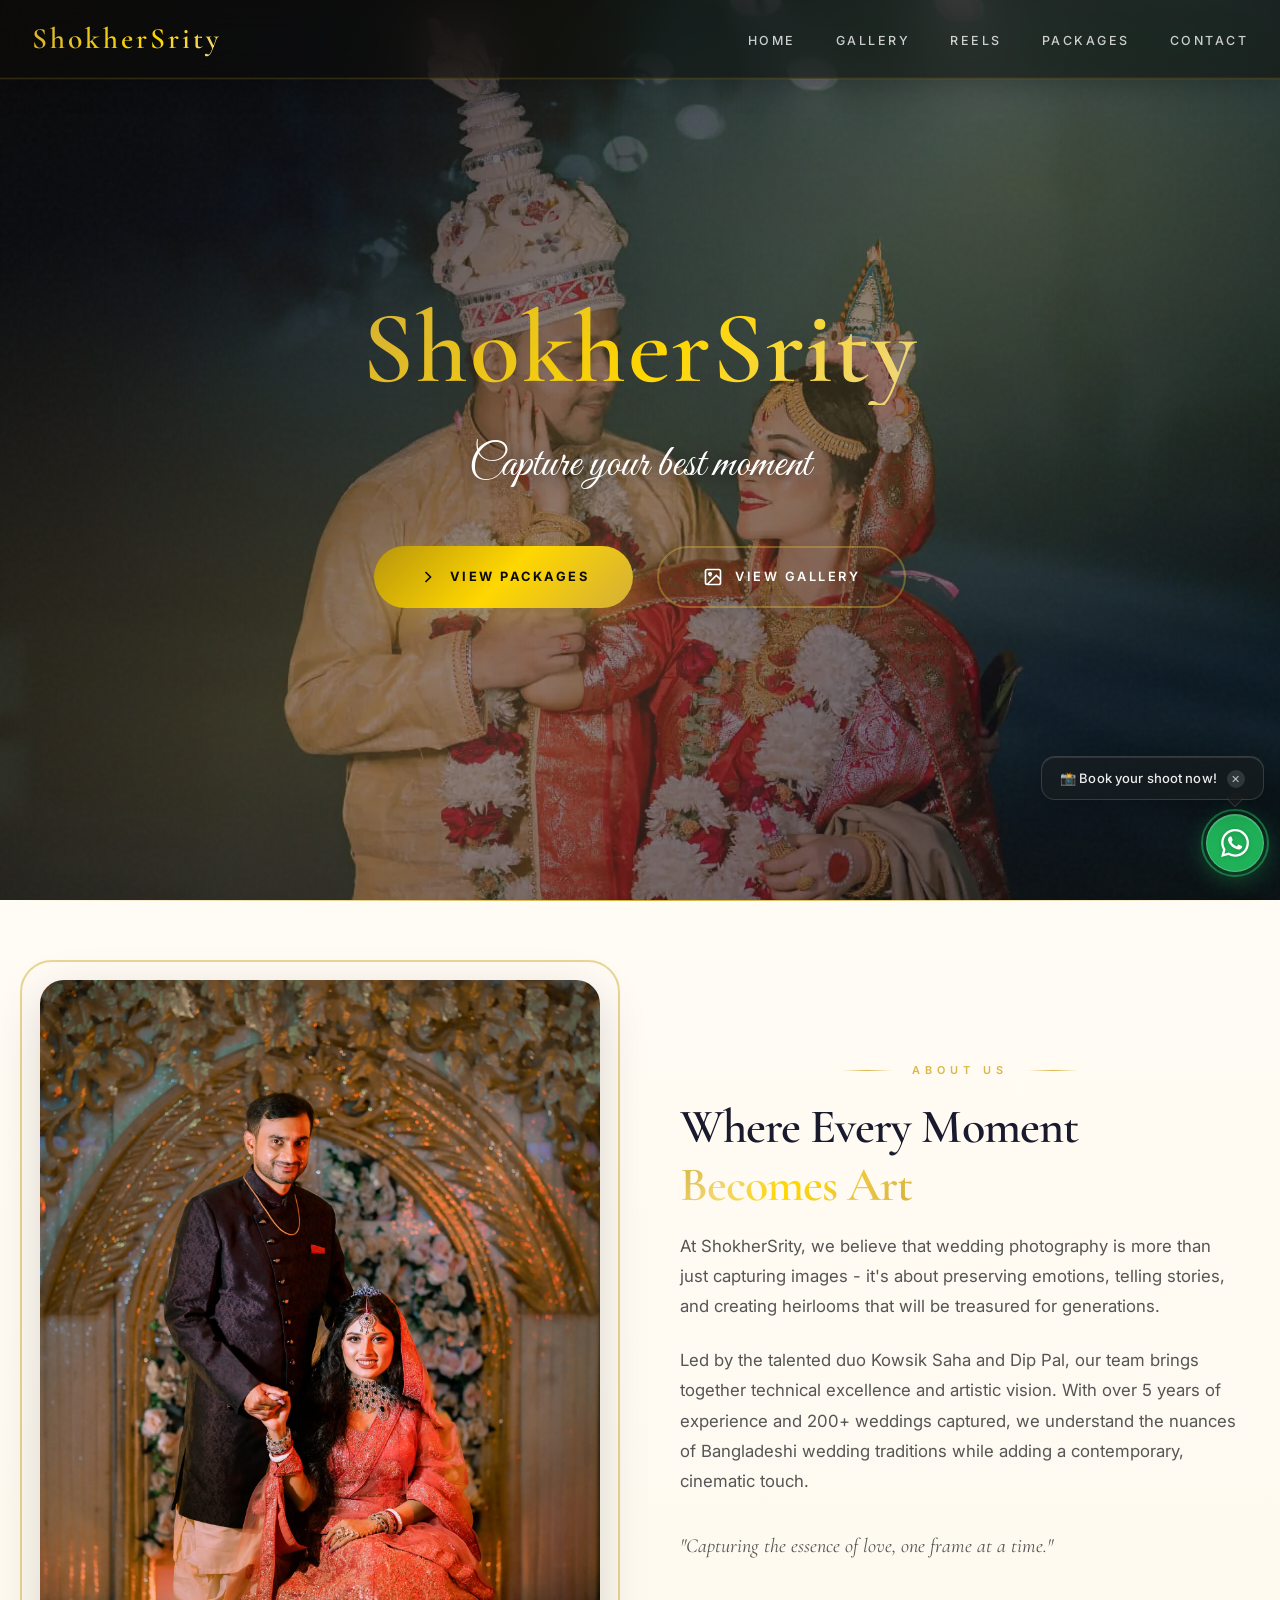
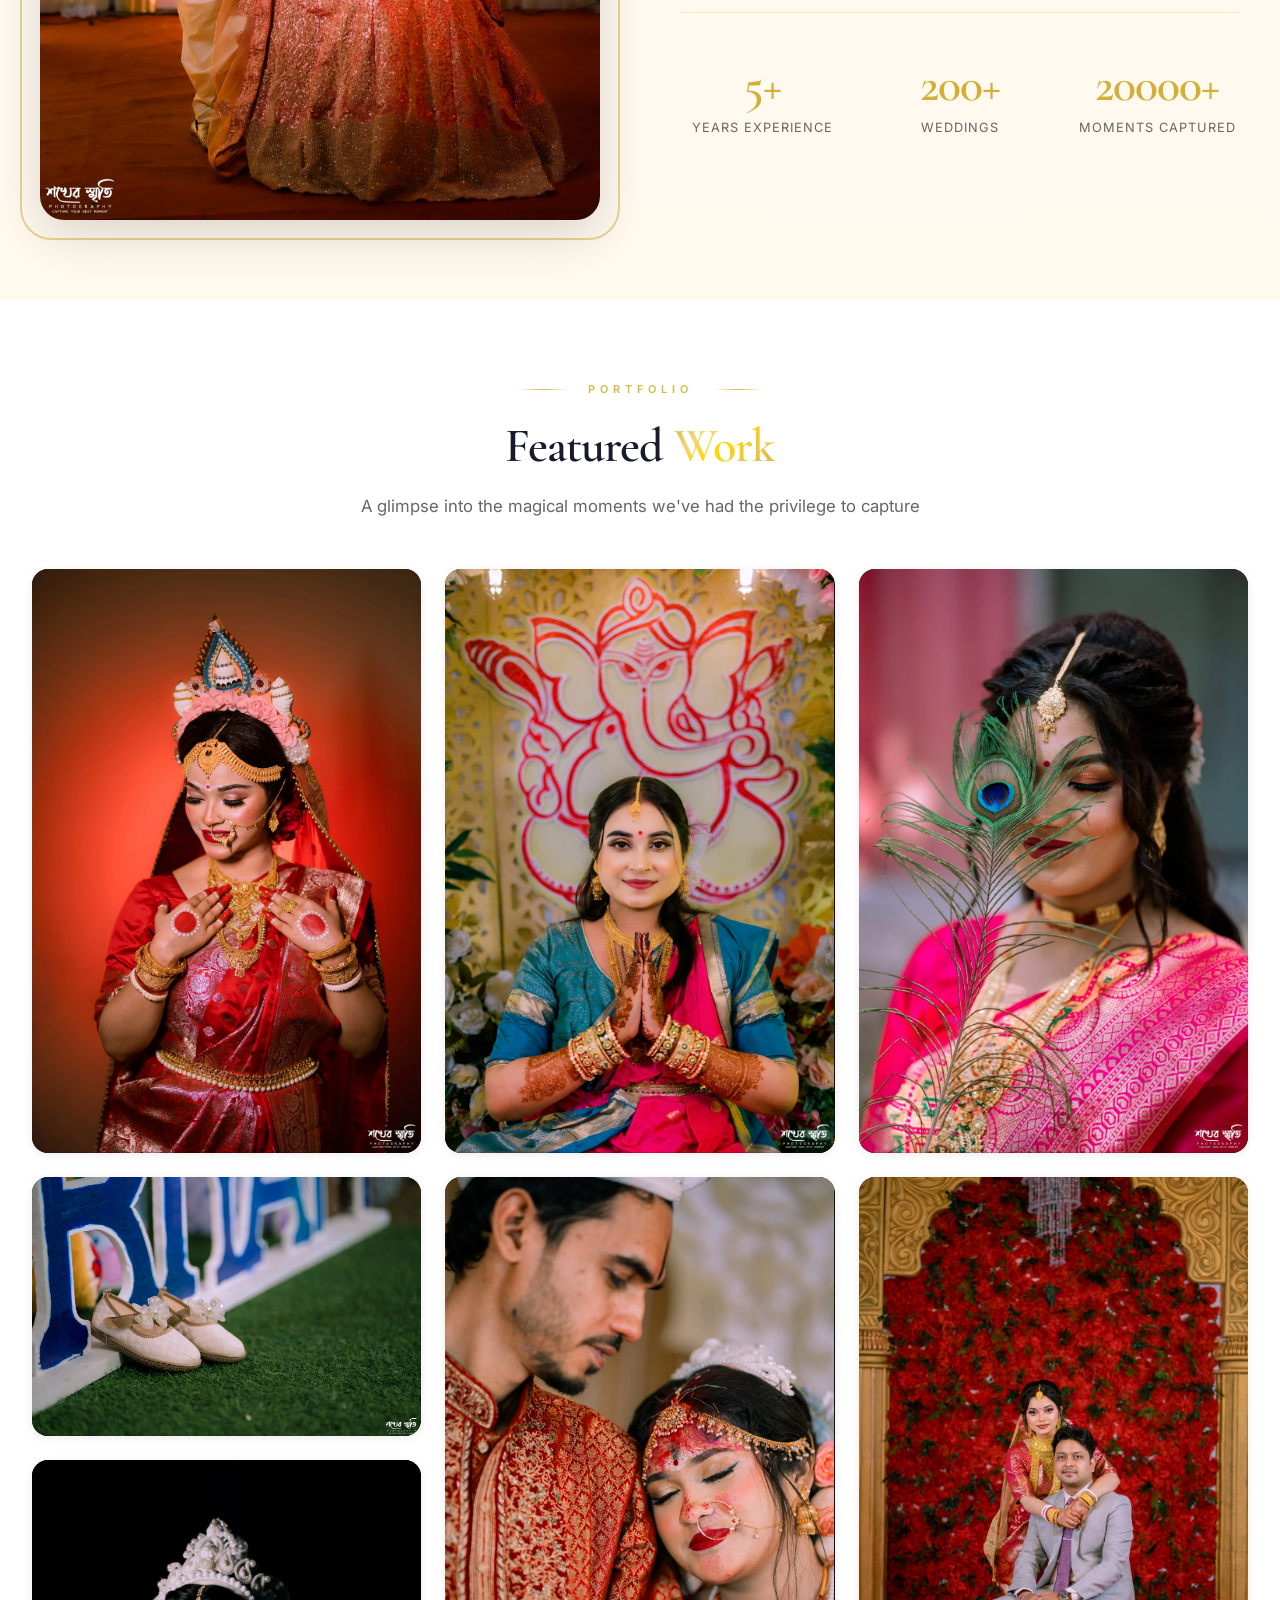
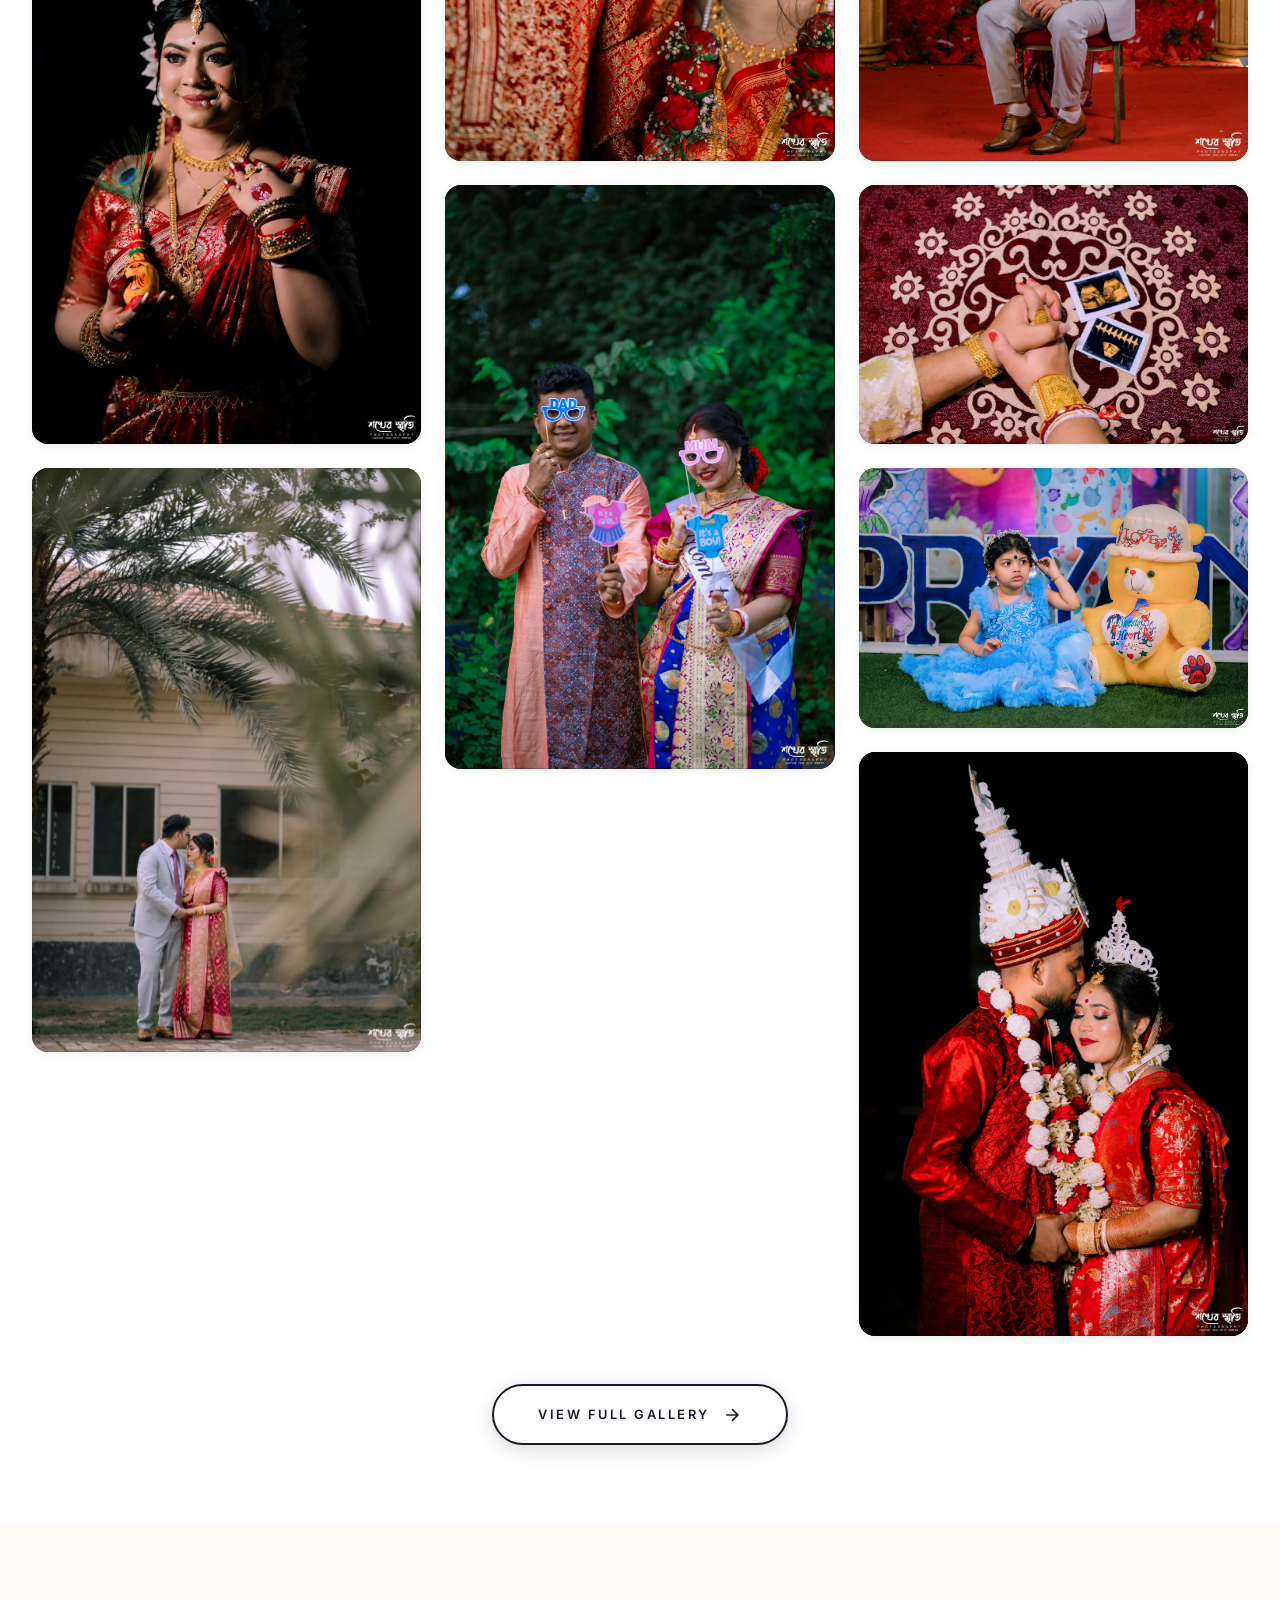
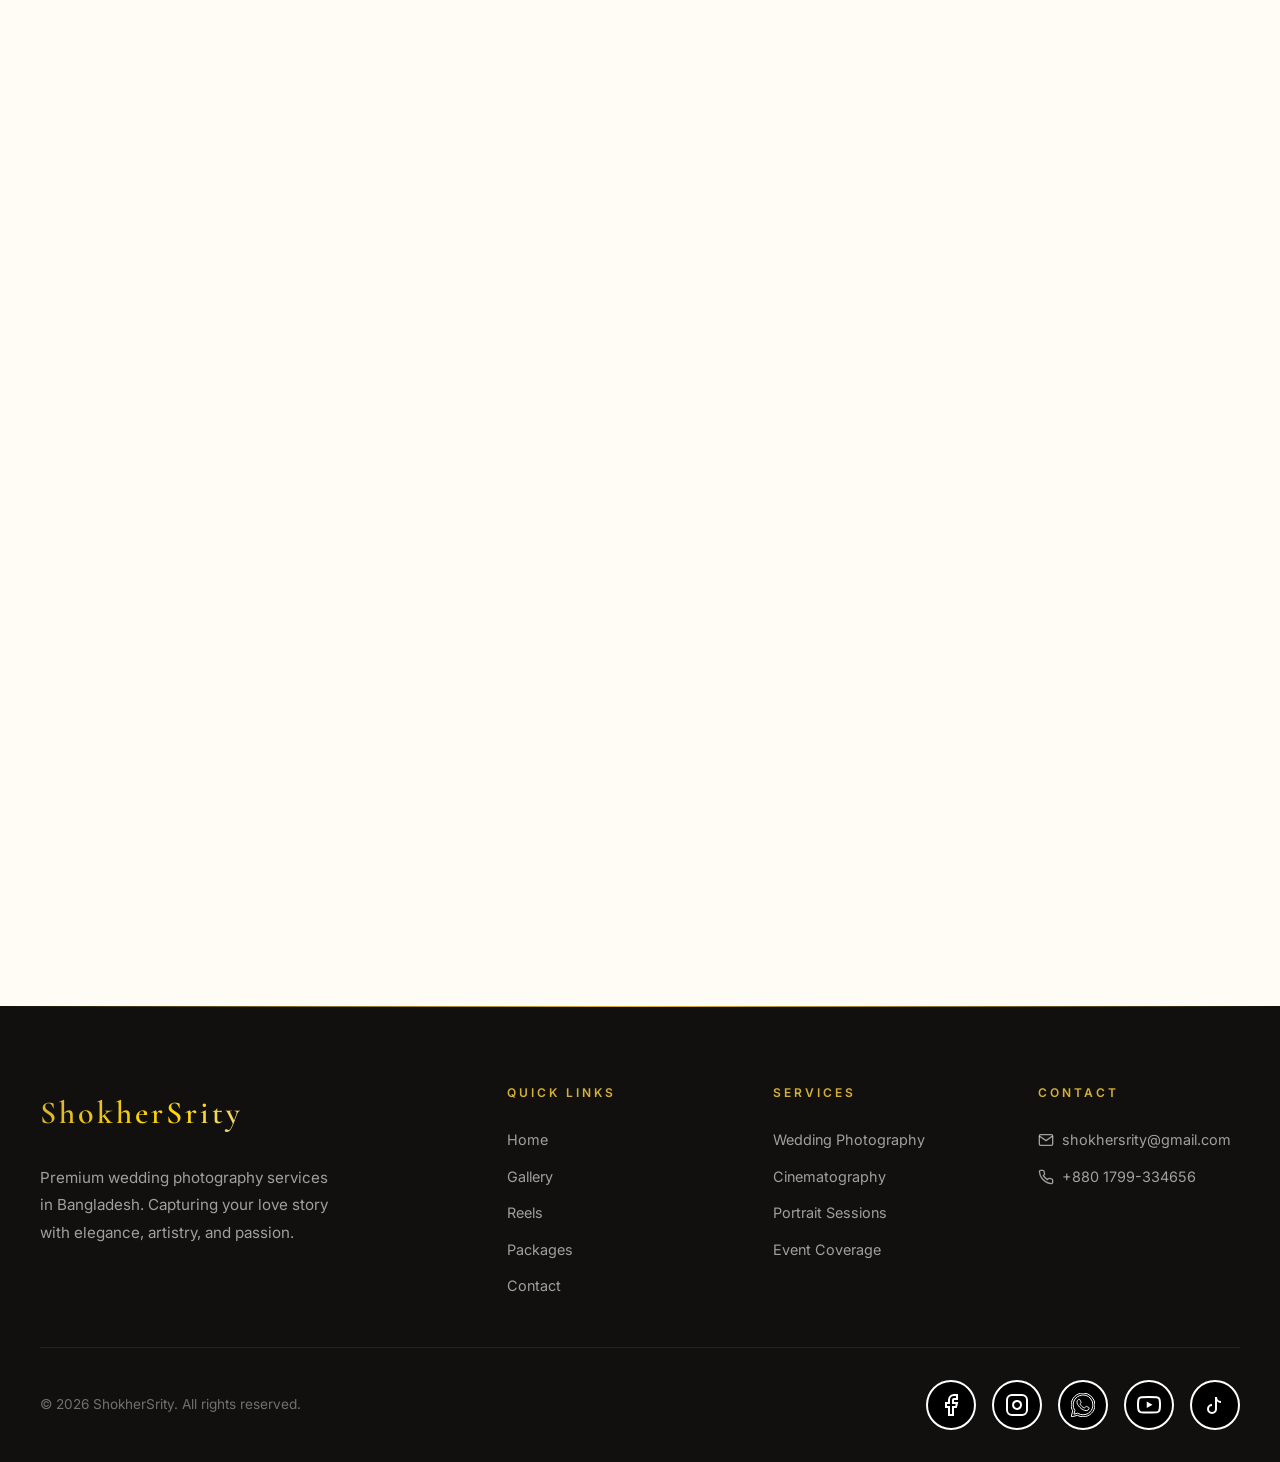
==== commit 14223aeb: "Add Google verification tag to website homepage Add Google Search Console verification meta tag to i" ====
--- a/index.html
+++ b/index.html
@@ -4,6 +4,9 @@
     <meta charset="UTF-8">
     <meta name="viewport" content="width=device-width, initial-scale=1.0">
     <meta name="theme-color" content="#0a0805">
+
+    <!-- Google Search Console verification -->
+    <meta name="google-site-verification" content="m0ajNg1h99ob8Xcyd_0MiffPHSSJO4ulo_SOTal0G6o" />
 
     <!-- Primary SEO -->
     <title>ShokherSrity | Wedding Photography in Bangladesh — Faridpur, Dhaka &amp; Nationwide</title>
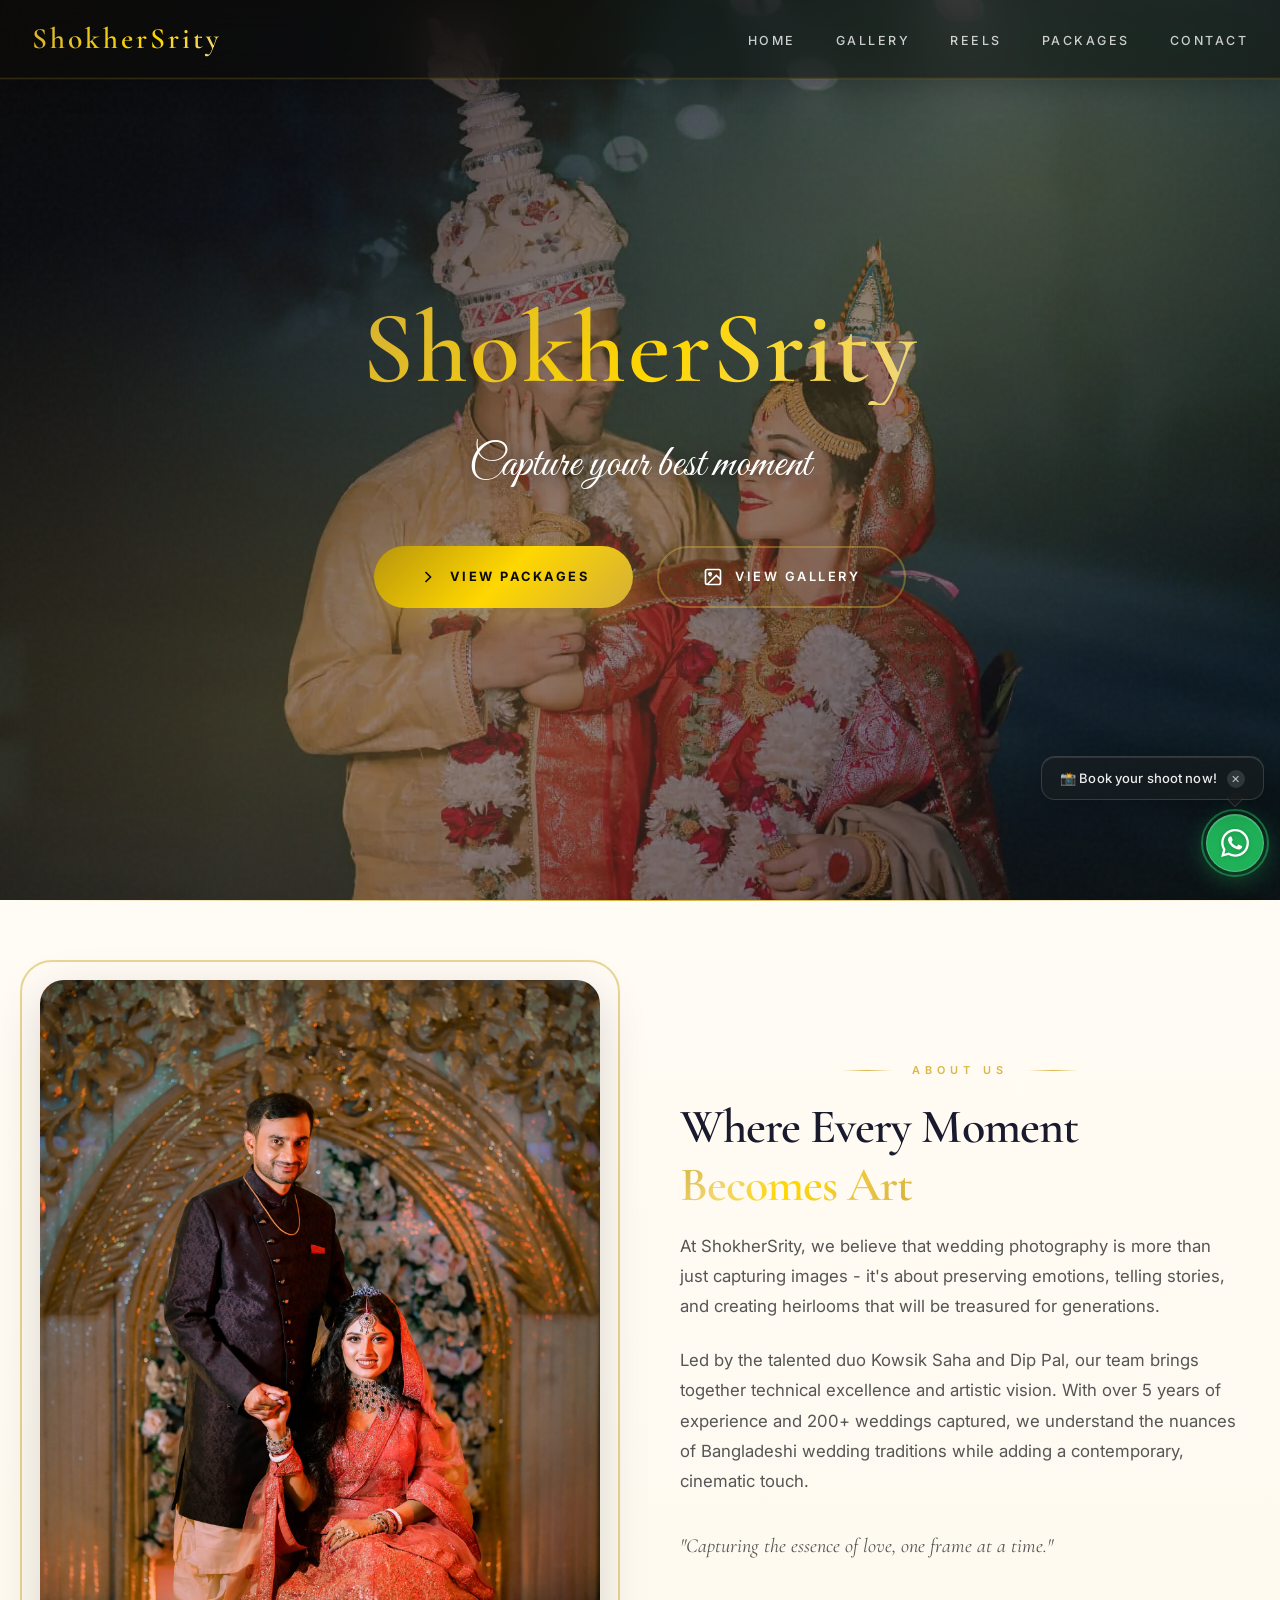
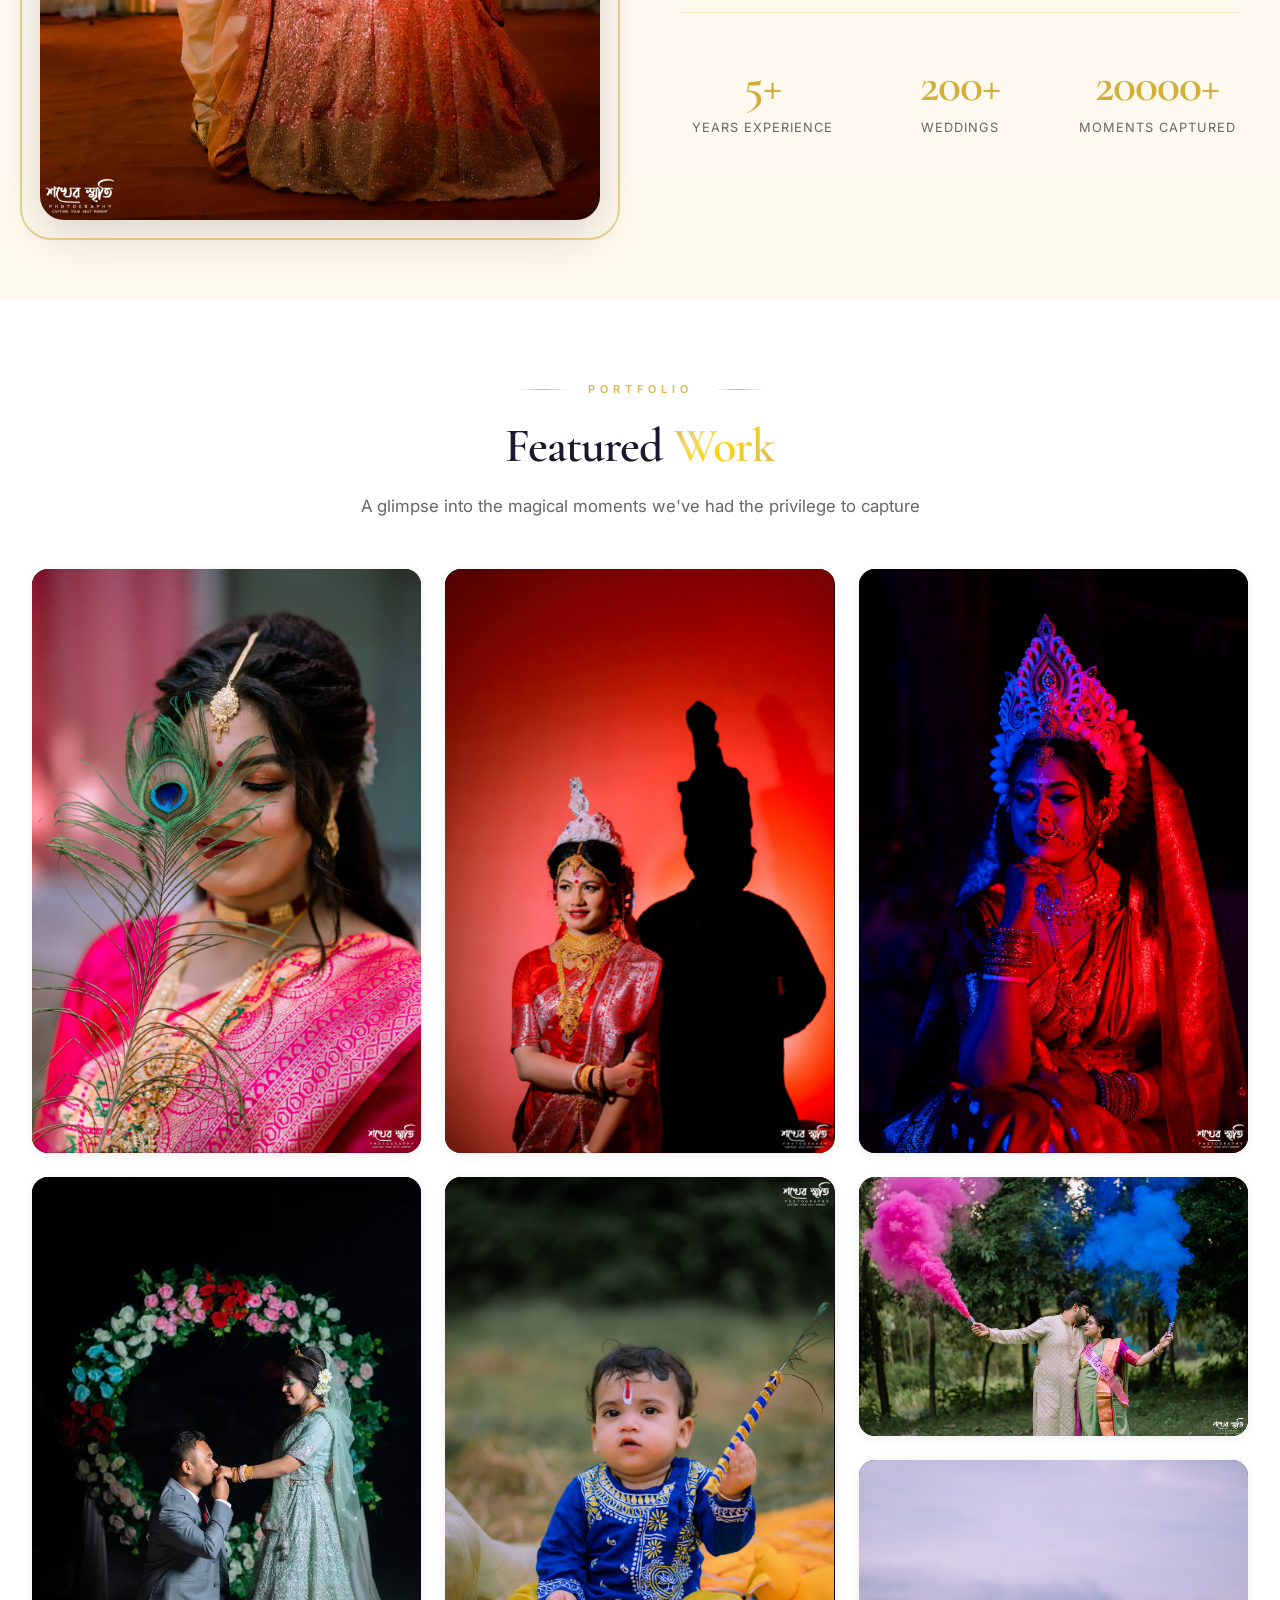
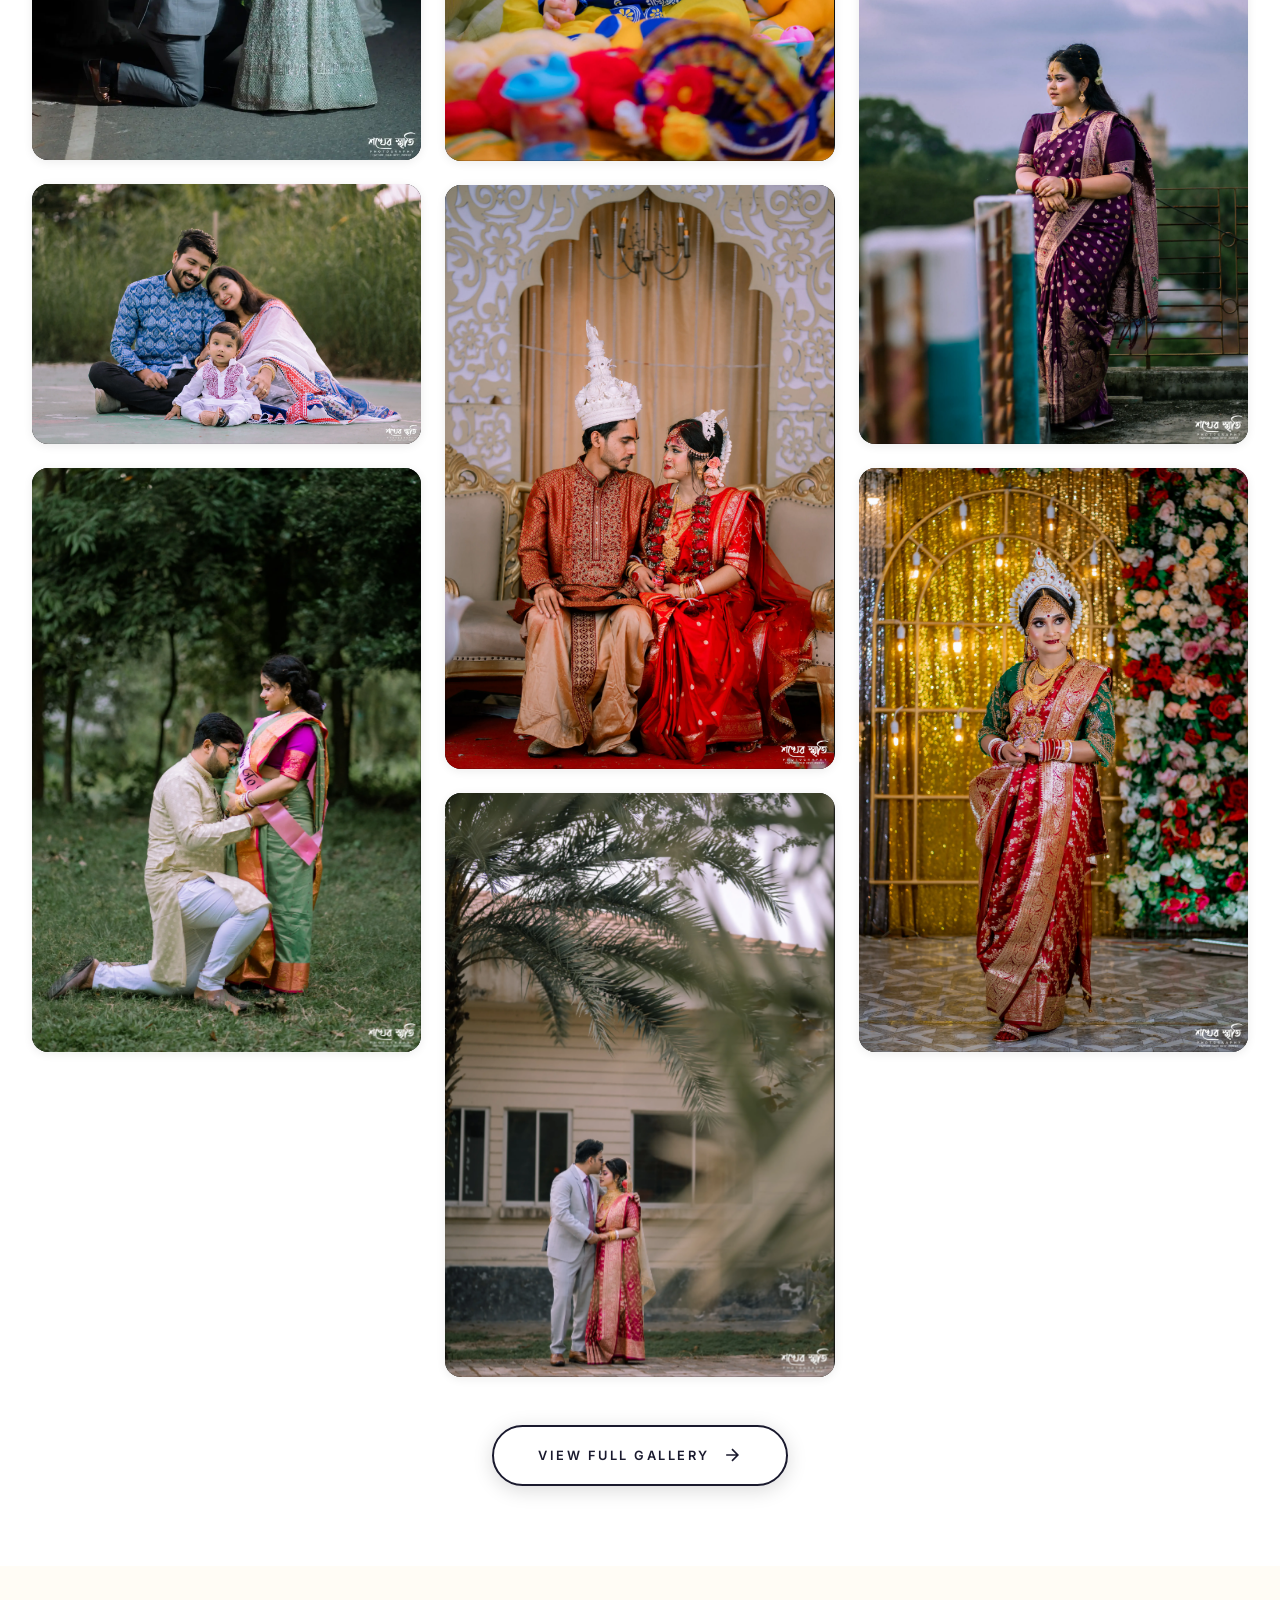
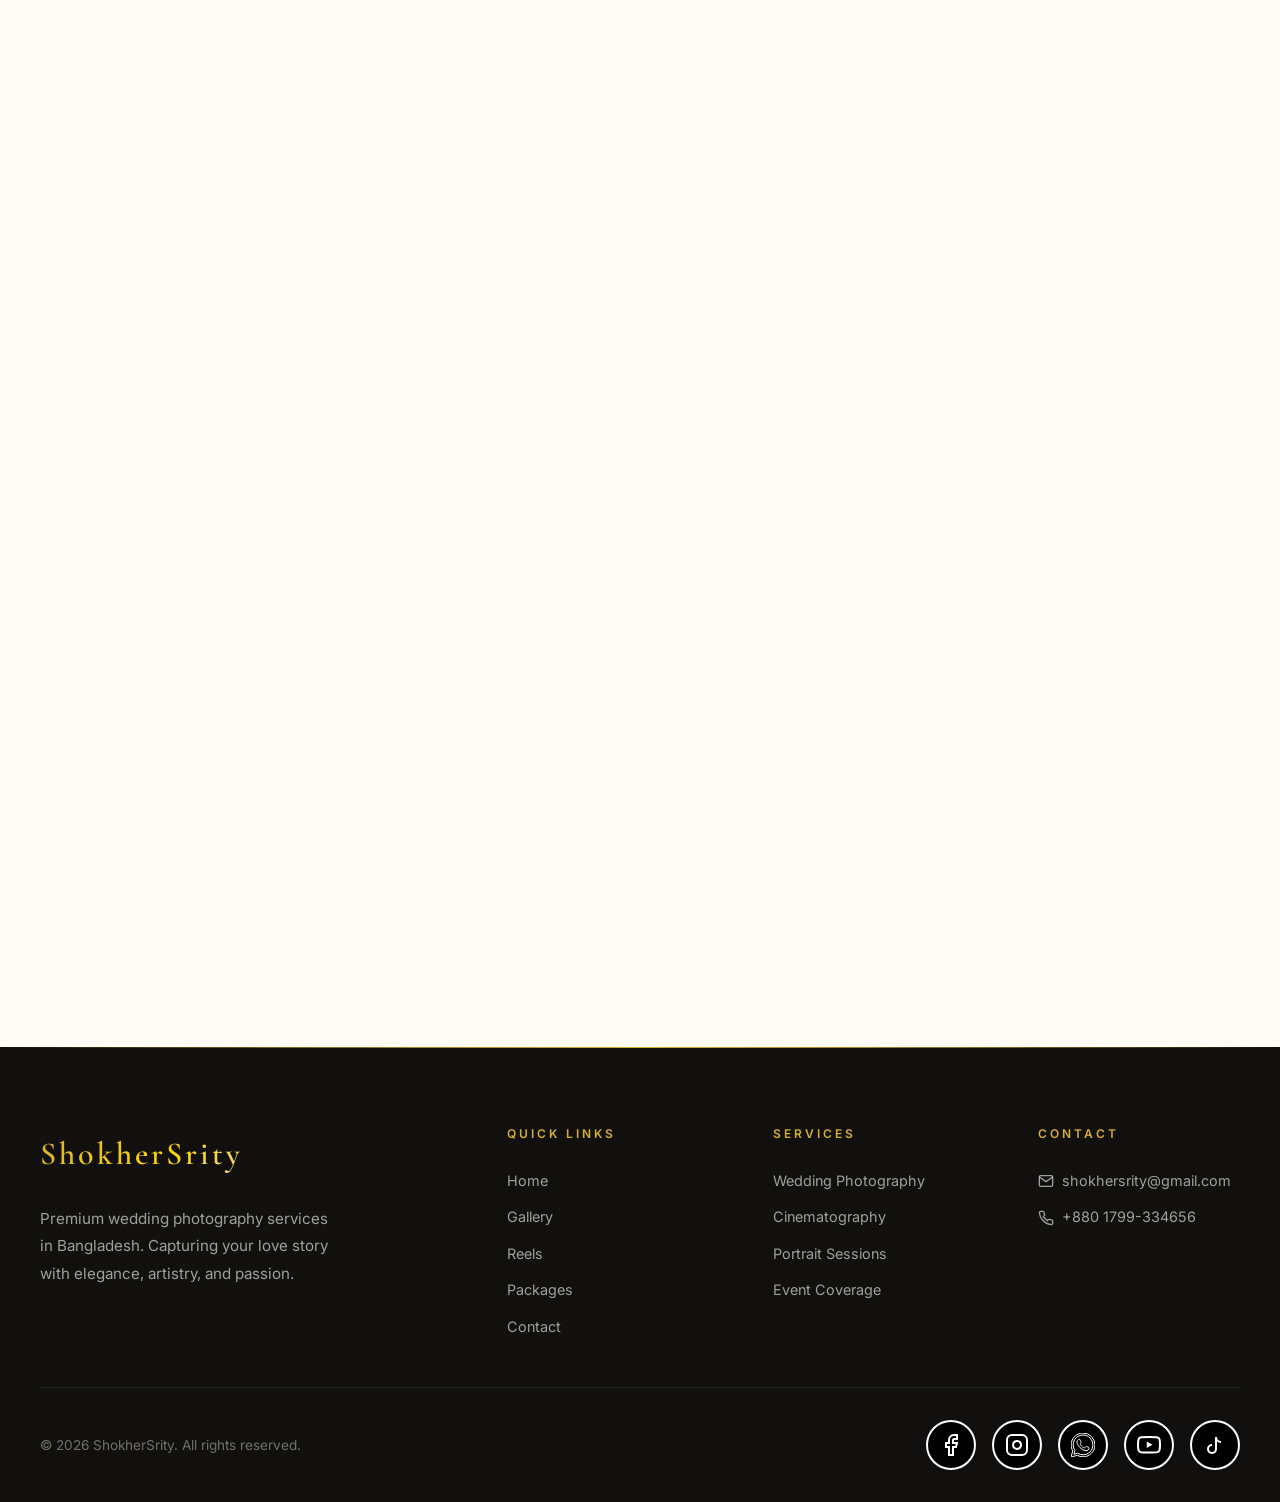
==== commit a6f478d2: "Merge branch 'main' of https://github.com/ShokherSrity/ShokherSrity.github.io" ====
--- a/index.html
+++ b/index.html
@@ -395,4 +395,4 @@
     <script src="image_catalog.js"></script><script src="script.js"></script>
     <script src="whatsapp-widget.js"></script>
 </body>
-</html>
+</html>
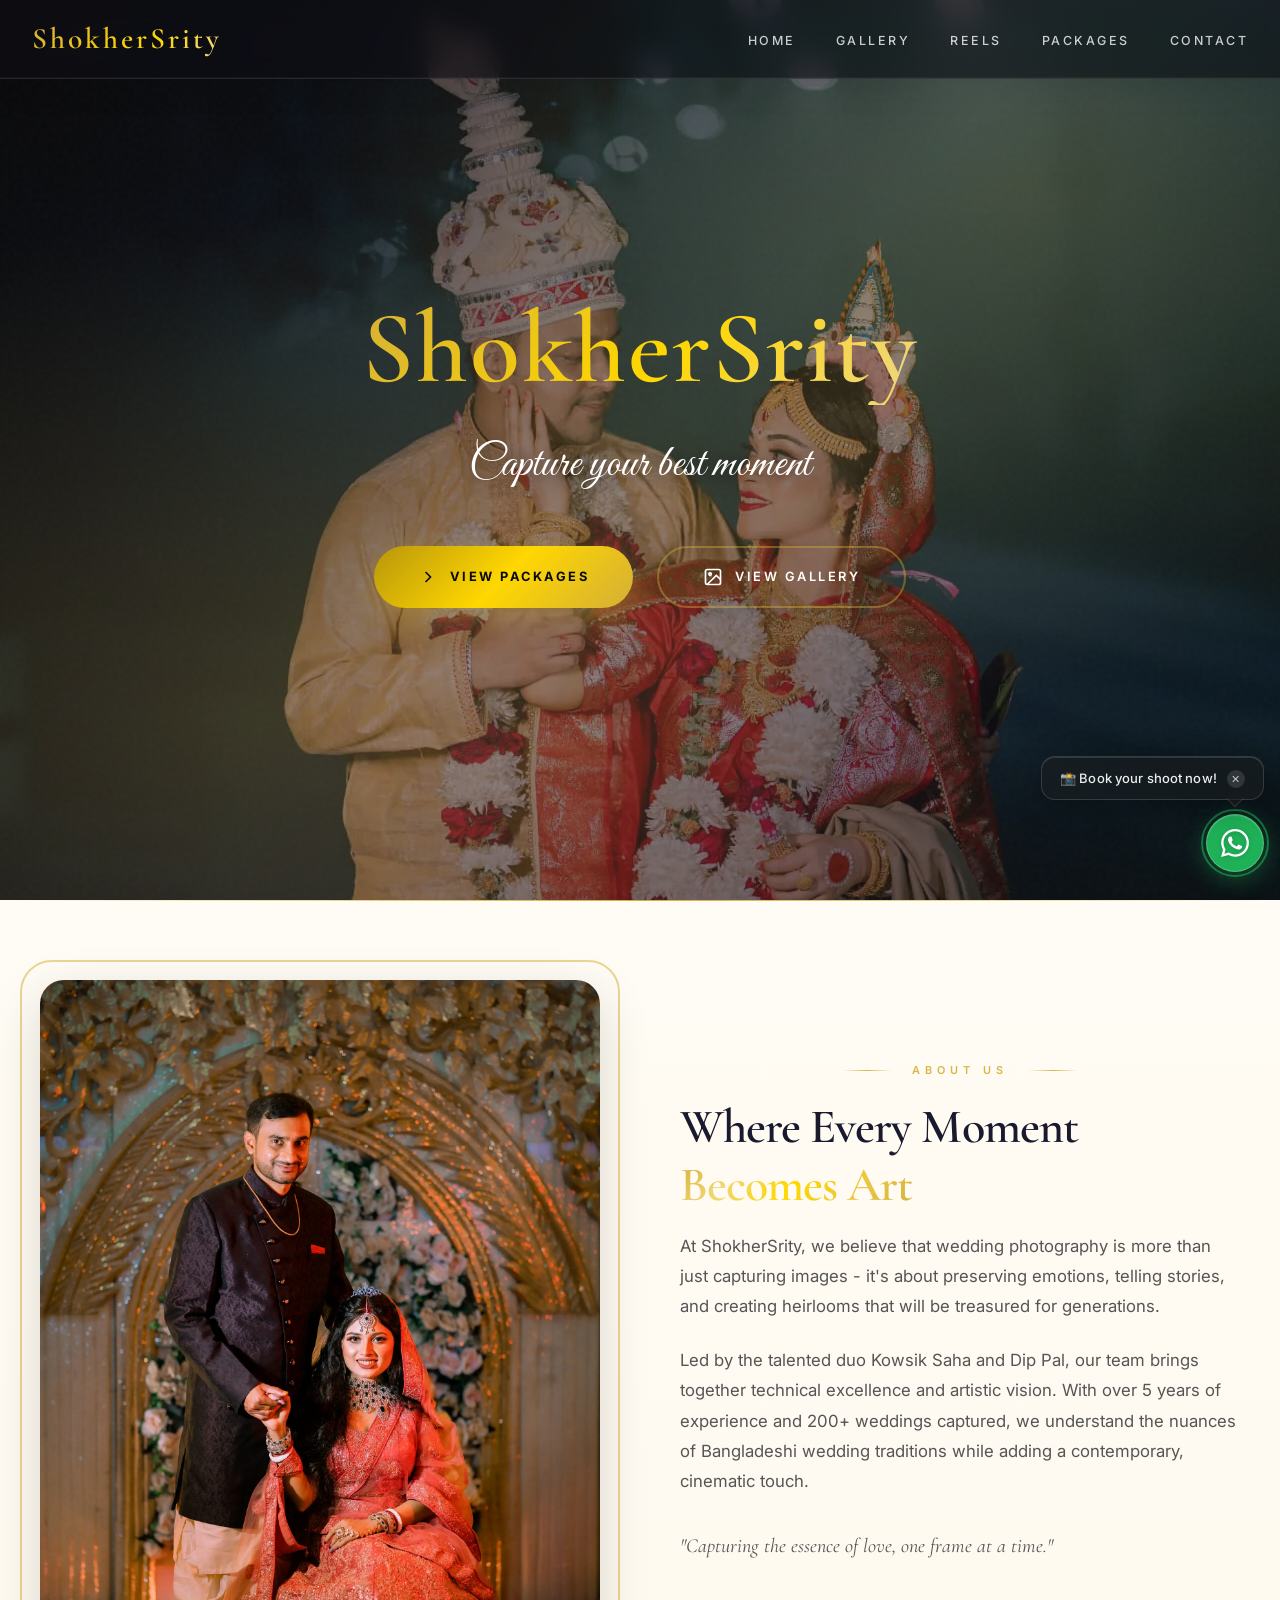
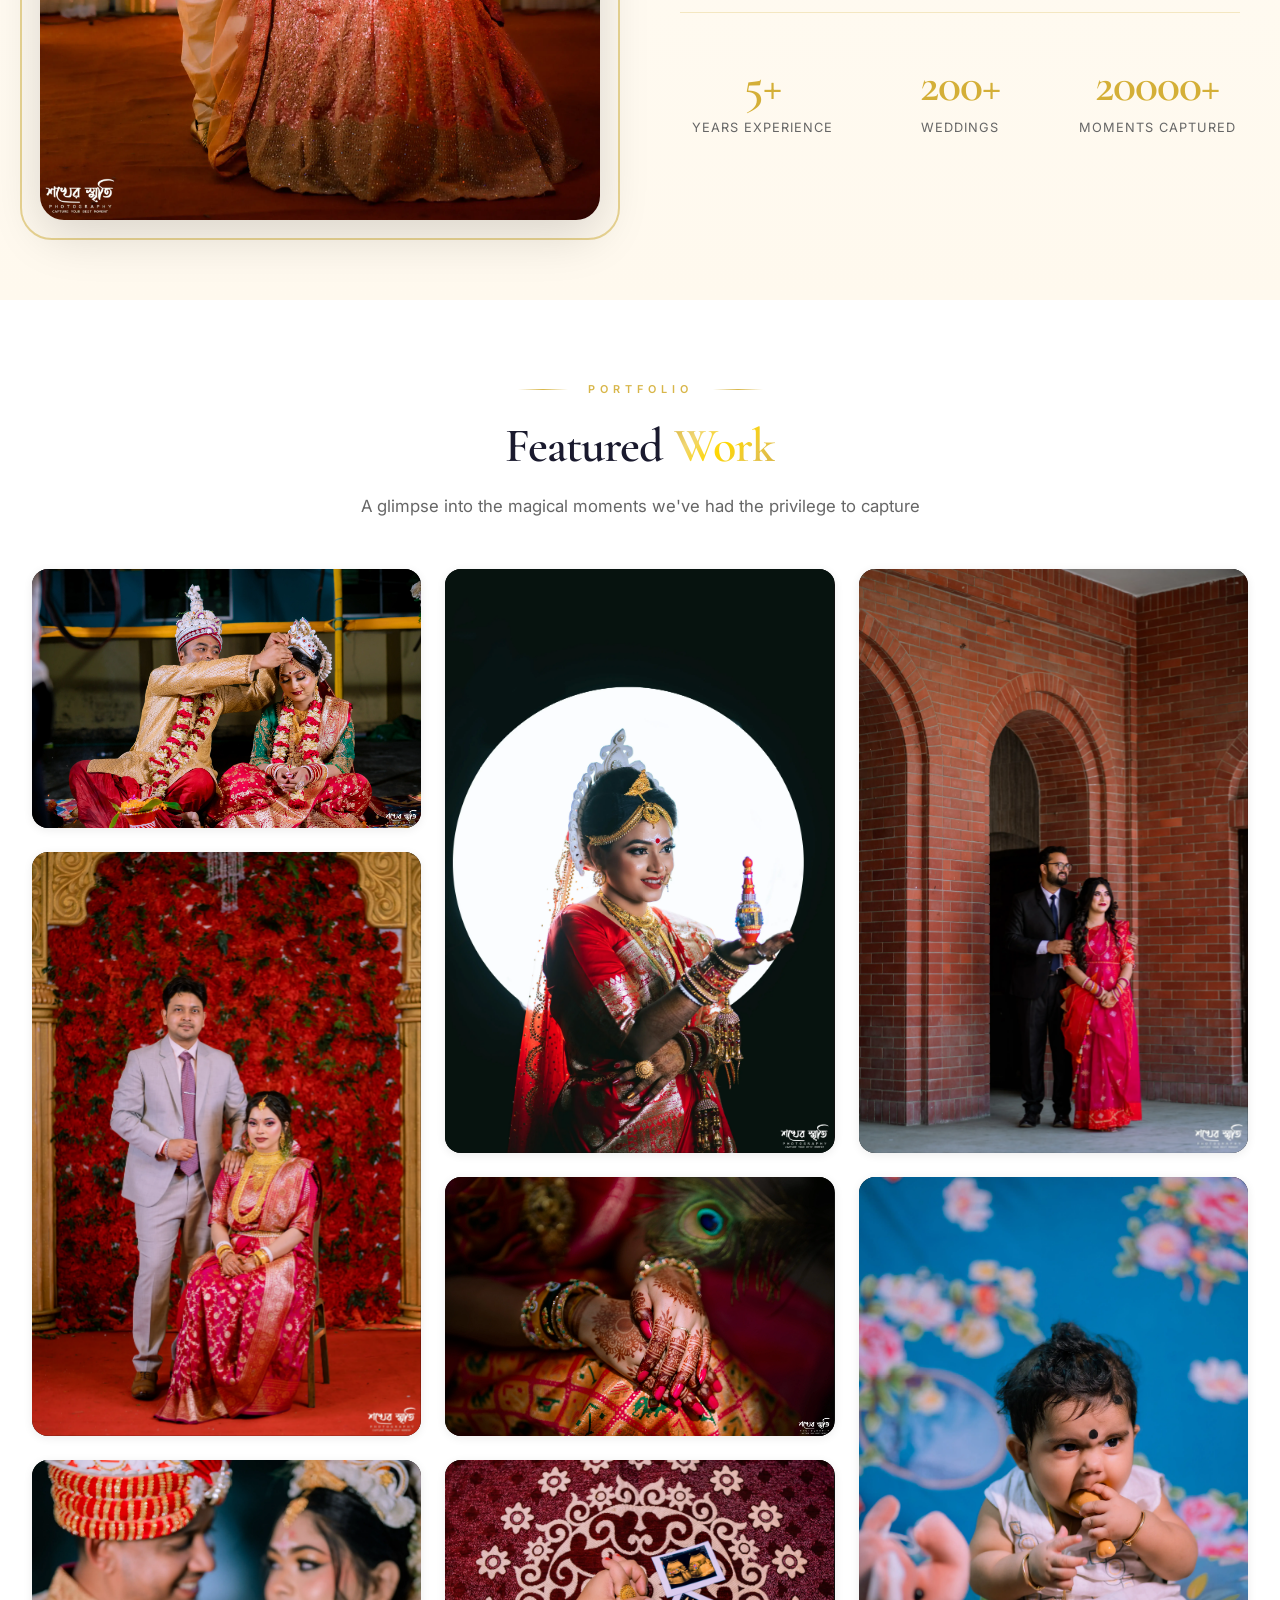
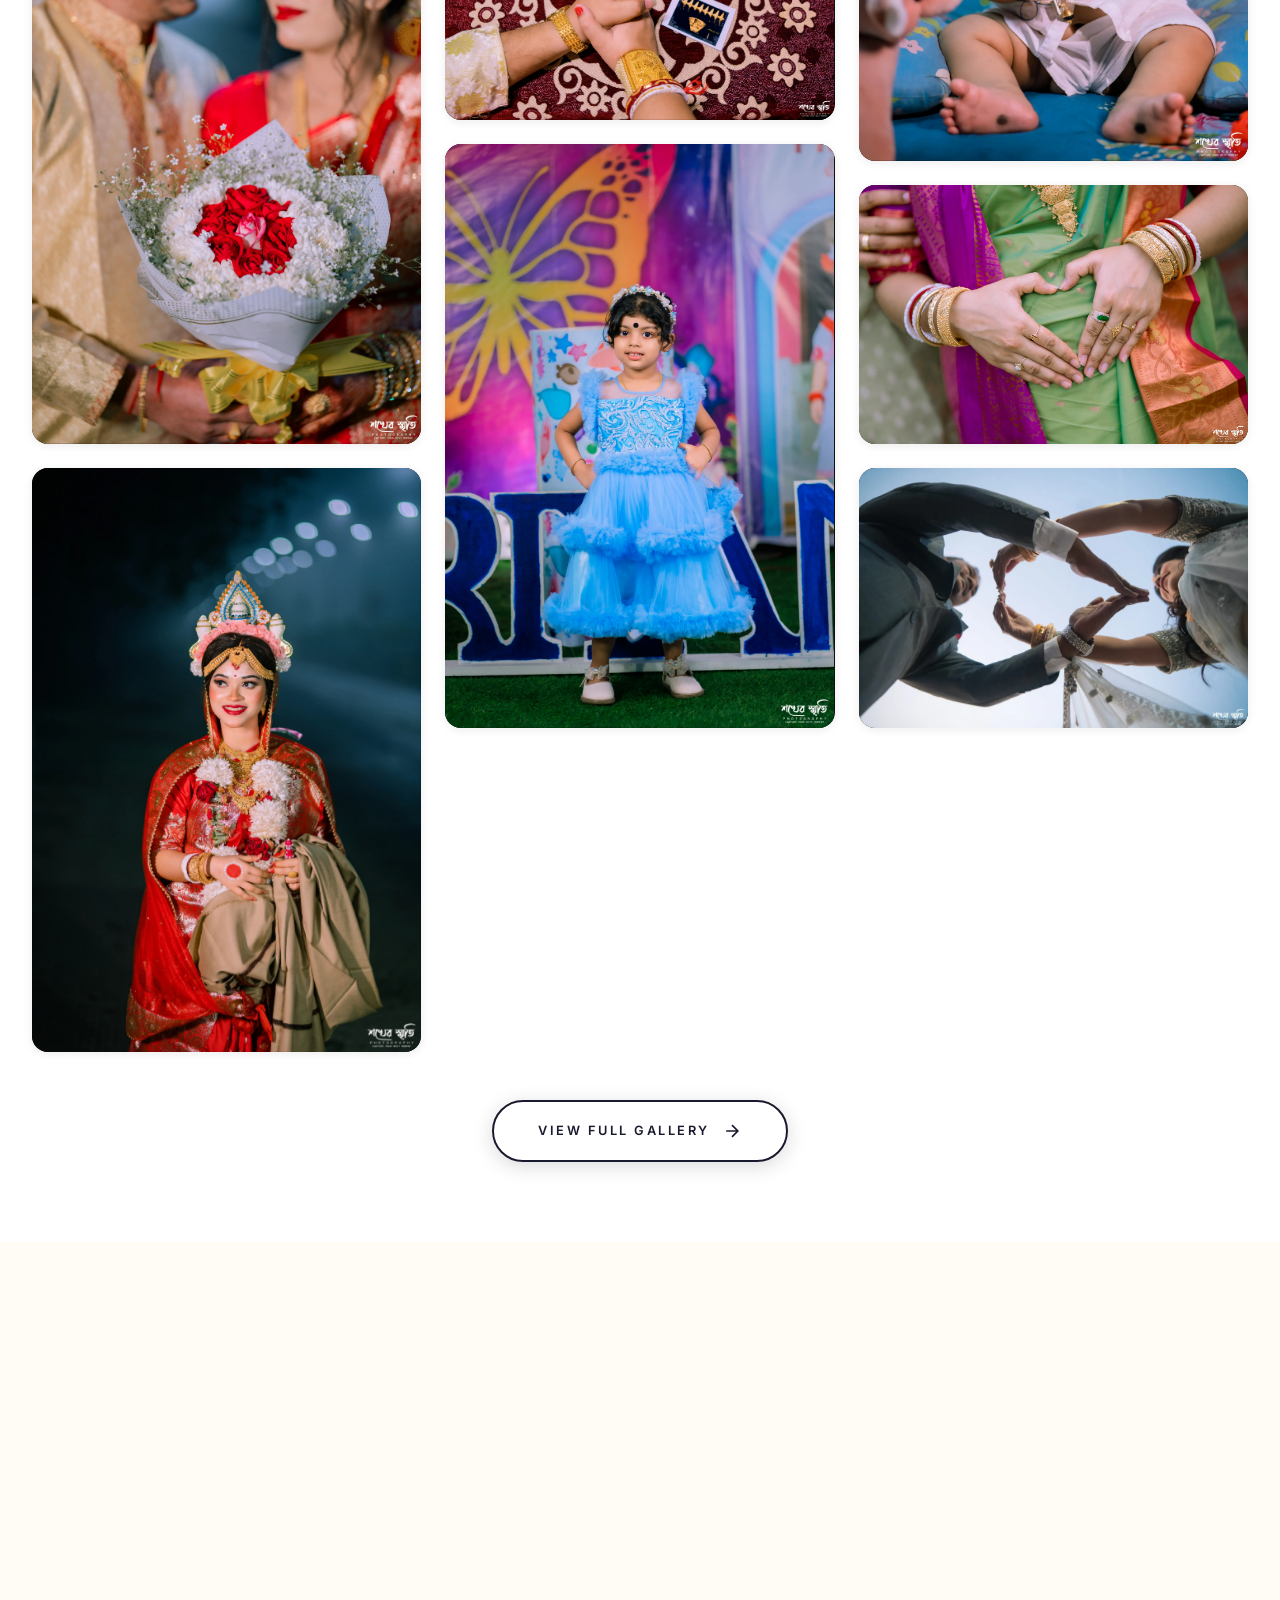
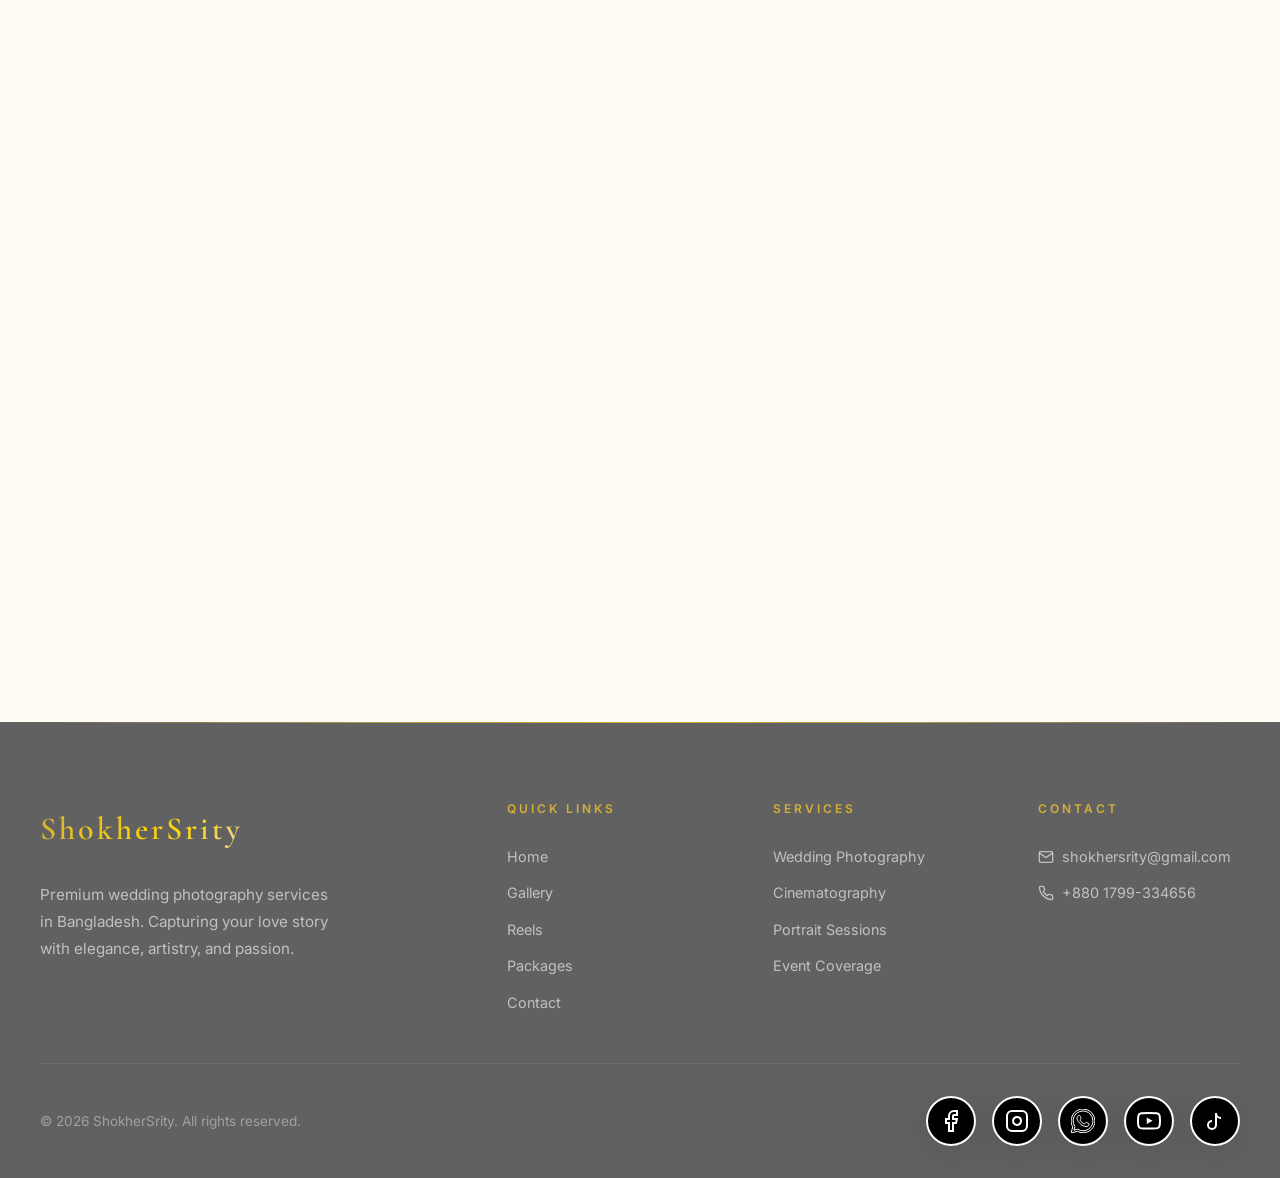
==== commit a0e456d5: "Enhance website with frosted glass effects and PWA features Implement PWA with manifest, service wor" ====
--- a/index.html
+++ b/index.html
@@ -4,6 +4,7 @@
     <meta charset="UTF-8">
     <meta name="viewport" content="width=device-width, initial-scale=1.0">
     <meta name="theme-color" content="#0a0805">
+    <link rel="manifest" href="manifest.json">
 
     <!-- Google Search Console verification -->
     <meta name="google-site-verification" content="m0ajNg1h99ob8Xcyd_0MiffPHSSJO4ulo_SOTal0G6o" />
@@ -394,5 +395,6 @@
     <script src="https://unpkg.com/aos@2.3.1/dist/aos.js"></script>
     <script src="image_catalog.js"></script><script src="script.js"></script>
     <script src="whatsapp-widget.js"></script>
+    <script src="pwa.js"></script>
 </body>
 </html>
--- a/style.css
+++ b/style.css
@@ -206,10 +206,10 @@
    --nav-blur      : backdrop blur + saturation
    ──────────────────────────────────────────────────────────────────────── */
 :root {
-    --nav-bg: rgba(14, 11, 8, 0.55);
-    --nav-bg-scrolled: rgba(10, 8, 5, 0.82);
-    --nav-blur: blur(28px) saturate(190%);
-    --nav-border: rgba(212, 175, 55, 0.18);
+    --nav-bg: rgba(15, 15, 20, 0.65);
+    --nav-bg-scrolled: rgba(15, 15, 20, 0.82);
+    --nav-blur: blur(12px) saturate(180%);
+    --nav-border: rgba(255, 255, 255, 0.10);
 }
 
 header {
@@ -224,8 +224,7 @@
     transition: background 0.4s cubic-bezier(.22, 1, .36, 1), box-shadow 0.4s cubic-bezier(.22, 1, .36, 1), border-color 0.4s ease;
     border-bottom: 1px solid var(--nav-border);
     box-shadow:
-        0 1px 0 rgba(255, 255, 255, 0.04),
-        0 4px 30px rgba(0, 0, 0, 0.28),
+        0 8px 32px rgba(0, 0, 0, 0.10),
         inset 0 -1px 0 rgba(212, 175, 55, 0.06);
 }
 
@@ -494,13 +493,10 @@
 
 .glass-effect {
     background: rgba(255, 255, 255, 0.08);
-    backdrop-filter: blur(24px) saturate(180%);
-    -webkit-backdrop-filter: blur(24px) saturate(180%);
-    border: 1px solid rgba(255, 255, 255, 0.12);
-    box-shadow:
-        0 8px 32px 0 rgba(0, 0, 0, 0.25),
-        inset 0 1px 0 rgba(255, 255, 255, 0.06);
-    /* Chrome backdrop-filter fix: force own compositing layer */
+    backdrop-filter: blur(8px) saturate(180%);
+    -webkit-backdrop-filter: blur(8px) saturate(180%);
+    border: 1px solid rgba(255, 255, 255, 0.10);
+    box-shadow: 0 8px 32px rgba(0, 0, 0, 0.10);
     isolation: isolate;
     -webkit-transform: translateZ(0);
     transform: translateZ(0);
@@ -509,13 +505,10 @@
 
 .liquid-glass {
     background: linear-gradient(135deg, rgba(212, 175, 55, 0.06), rgba(255, 215, 0, 0.02), rgba(212, 175, 55, 0.04));
-    backdrop-filter: blur(24px) saturate(180%);
-    -webkit-backdrop-filter: blur(24px) saturate(180%);
-    border: 1px solid rgba(212, 175, 55, 0.18);
-    box-shadow:
-        0 8px 32px 0 rgba(0, 0, 0, 0.15),
-        inset 0 1px 0 rgba(255, 215, 0, 0.12),
-        inset 0 -1px 0 rgba(212, 175, 55, 0.04);
+    backdrop-filter: blur(8px) saturate(180%);
+    -webkit-backdrop-filter: blur(8px) saturate(180%);
+    border: 1px solid rgba(255, 255, 255, 0.40);
+    box-shadow: 0 8px 32px rgba(0, 0, 0, 0.10);
     border-radius: var(--radius-lg);
     position: relative;
     overflow: hidden;
@@ -927,12 +920,13 @@
 }
 
 .testimonial-card {
-    background: rgba(255, 255, 255, 0.04);
-    backdrop-filter: blur(16px) saturate(140%);
-    -webkit-backdrop-filter: blur(16px) saturate(140%);
-    border: 1px solid rgba(255, 255, 255, 0.08);
+    background: rgba(255, 255, 255, 0.08);
+    backdrop-filter: blur(8px) saturate(180%);
+    -webkit-backdrop-filter: blur(8px) saturate(180%);
+    border: 1px solid rgba(255, 255, 255, 0.10);
     border-radius: var(--radius-lg);
     padding: 2.5rem;
+    box-shadow: 0 8px 32px rgba(0, 0, 0, 0.10);
     transition: transform 0.4s cubic-bezier(.22, 1, .36, 1), box-shadow 0.4s ease, border-color 0.3s ease, background 0.3s ease;
     position: relative;
     overflow: hidden;
@@ -1066,9 +1060,9 @@
    ============================================ */
 
 .footer {
-    background: rgba(8, 7, 5, 0.96);
-    backdrop-filter: blur(20px) saturate(150%);
-    -webkit-backdrop-filter: blur(20px) saturate(150%);
+    background: rgba(15, 15, 20, 0.65);
+    backdrop-filter: blur(12px) saturate(180%);
+    -webkit-backdrop-filter: blur(12px) saturate(180%);
     color: var(--color-white);
     padding: var(--space-xxl) 2rem 2rem;
     position: relative;
@@ -1168,14 +1162,15 @@
     width: 40px;
     height: 40px;
     border-radius: 50%;
-    background: rgba(255, 255, 255, 0.06);
-    backdrop-filter: blur(10px);
-    -webkit-backdrop-filter: blur(10px);
+    background: rgba(255, 255, 255, 0.08);
+    backdrop-filter: blur(6px) saturate(180%);
+    -webkit-backdrop-filter: blur(6px) saturate(180%);
     display: flex;
     align-items: center;
     justify-content: center;
     transition: all 0.35s cubic-bezier(.22, 1, .36, 1);
-    border: 1px solid rgba(255, 255, 255, 0.1);
+    border: 1px solid rgba(255, 255, 255, 0.10);
+    box-shadow: 0 8px 32px rgba(0, 0, 0, 0.10);
 }
 
 .footer-social a:hover {
@@ -1203,9 +1198,9 @@
 .gallery-header {
     text-align: center;
     padding: 2rem 2rem 1.5rem;
-    background: linear-gradient(180deg, rgba(26, 26, 46, 0.92) 0%, rgba(10, 10, 10, 0.96) 100%);
-    backdrop-filter: blur(20px) saturate(160%);
-    -webkit-backdrop-filter: blur(20px) saturate(160%);
+    background: rgba(15, 15, 20, 0.65);
+    backdrop-filter: blur(12px) saturate(180%);
+    -webkit-backdrop-filter: blur(12px) saturate(180%);
     color: var(--color-white);
     margin-bottom: 2rem;
     position: relative;
@@ -1246,10 +1241,10 @@
 
 .filter-btn {
     padding: 0.75rem 1.75rem;
-    background: rgba(255, 252, 245, 0.65);
-    backdrop-filter: blur(16px) saturate(160%);
-    -webkit-backdrop-filter: blur(16px) saturate(160%);
-    border: 1px solid rgba(212, 175, 55, 0.2);
+    background: rgba(255, 255, 255, 0.85);
+    backdrop-filter: blur(6px) saturate(180%);
+    -webkit-backdrop-filter: blur(6px) saturate(180%);
+    border: 1px solid rgba(255, 255, 255, 0.40);
     color: var(--color-charcoal);
     font-family: var(--font-body);
     font-size: 0.72rem;
@@ -1366,7 +1361,11 @@
     right: 1rem;
     width: 40px;
     height: 40px;
-    background: rgba(255, 255, 255, 0.9);
+    background: rgba(255, 255, 255, 0.85);
+    backdrop-filter: blur(6px) saturate(180%);
+    -webkit-backdrop-filter: blur(6px) saturate(180%);
+    border: 1px solid rgba(255, 255, 255, 0.40);
+    box-shadow: 0 8px 32px rgba(0, 0, 0, 0.10);
     border-radius: 50%;
     display: flex;
     align-items: center;
@@ -1421,9 +1420,9 @@
 .packages-header {
     text-align: center;
     padding: 2rem 2rem 1.5rem;
-    background: linear-gradient(180deg, rgba(26, 24, 16, 0.92) 0%, rgba(10, 10, 8, 0.96) 100%);
-    backdrop-filter: blur(20px) saturate(160%);
-    -webkit-backdrop-filter: blur(20px) saturate(160%);
+    background: rgba(15, 15, 20, 0.65);
+    backdrop-filter: blur(12px) saturate(180%);
+    -webkit-backdrop-filter: blur(12px) saturate(180%);
     color: var(--color-white);
     margin-bottom: 2rem;
     position: relative;
@@ -1486,20 +1485,19 @@
 }
 
 .package-card {
-    background: rgba(255, 252, 245, 0.68);
+    background: rgba(255, 252, 245, 0.60);
     border-radius: var(--radius-xl);
     padding: 2.5rem;
     position: relative;
     transition: transform 0.4s cubic-bezier(.22, 1, .36, 1), box-shadow 0.4s ease, border-color 0.3s ease;
-    border: 1.5px solid rgba(212, 175, 55, 0.2);
+    border: 1px solid rgba(255, 255, 255, 0.40);
     display: flex;
     flex-direction: column;
-    backdrop-filter: blur(24px) saturate(180%);
-    -webkit-backdrop-filter: blur(24px) saturate(180%);
+    backdrop-filter: blur(8px) saturate(180%);
+    -webkit-backdrop-filter: blur(8px) saturate(180%);
     overflow: hidden;
     box-shadow:
-        0 10px 40px rgba(212, 175, 55, 0.05),
-        0 1px 3px rgba(0, 0, 0, 0.04),
+        0 8px 32px rgba(0, 0, 0, 0.10),
         inset 0 1px 0 rgba(255, 255, 255, 0.8),
         inset 0 -1px 0 rgba(212, 175, 55, 0.04);
 }
@@ -1748,15 +1746,12 @@
 
 /* Package Card Tiers */
 .package-card.liquid-glass {
-    background: rgba(255, 252, 240, 0.5);
-    border: 2px solid rgba(212, 175, 55, 0.25);
-    box-shadow:
-        0 15px 40px rgba(212, 175, 55, 0.1),
-        inset 0 1px 0 rgba(255, 215, 0, 0.2),
-        inset 0 -1px 0 rgba(212, 175, 55, 0.05);
+    background: rgba(255, 252, 240, 0.60);
+    border: 1px solid rgba(255, 255, 255, 0.40);
+    box-shadow: 0 8px 32px rgba(0, 0, 0, 0.10);
     color: var(--color-charcoal);
-    backdrop-filter: blur(25px) saturate(180%);
-    -webkit-backdrop-filter: blur(25px) saturate(180%);
+    backdrop-filter: blur(8px) saturate(180%);
+    -webkit-backdrop-filter: blur(8px) saturate(180%);
     overflow: hidden;
 }
 
@@ -1975,10 +1970,12 @@
 
 .calculator-card {
     background: linear-gradient(135deg, rgba(26, 24, 16, 0.97), rgba(10, 10, 8, 0.99));
+    backdrop-filter: blur(8px) saturate(180%);
+    -webkit-backdrop-filter: blur(8px) saturate(180%);
     border-radius: var(--radius-xl);
     padding: clamp(2rem, 4vw, 3.5rem);
-    border: 1px solid rgba(212, 175, 55, 0.25);
-    box-shadow: 0 20px 60px rgba(212, 175, 55, 0.1);
+    border: 1px solid rgba(255, 255, 255, 0.10);
+    box-shadow: 0 8px 32px rgba(0, 0, 0, 0.10);
     position: relative;
     overflow: hidden;
 }
@@ -2201,9 +2198,9 @@
 .contact-header {
     text-align: center;
     padding: 2rem 2rem 1.5rem;
-    background: linear-gradient(180deg, rgba(26, 26, 46, 0.92) 0%, rgba(10, 10, 10, 0.96) 100%);
-    backdrop-filter: blur(20px) saturate(160%);
-    -webkit-backdrop-filter: blur(20px) saturate(160%);
+    background: rgba(15, 15, 20, 0.65);
+    backdrop-filter: blur(12px) saturate(180%);
+    -webkit-backdrop-filter: blur(12px) saturate(180%);
     color: var(--color-white);
     margin-bottom: 2rem;
     position: relative;
@@ -2245,14 +2242,15 @@
 }
 
 .contact-card {
-    background: rgba(255, 252, 245, 0.7);
-    backdrop-filter: blur(20px) saturate(160%);
-    -webkit-backdrop-filter: blur(20px) saturate(160%);
+    background: rgba(255, 252, 245, 0.60);
+    backdrop-filter: blur(8px) saturate(180%);
+    -webkit-backdrop-filter: blur(8px) saturate(180%);
     border-radius: var(--radius-xl);
     padding: 2.5rem;
     text-align: center;
     transition: transform 0.4s cubic-bezier(.22, 1, .36, 1), box-shadow 0.4s ease, border-color 0.3s ease;
-    border: 1px solid rgba(212, 175, 55, 0.12);
+    border: 1px solid rgba(255, 255, 255, 0.40);
+    box-shadow: 0 8px 32px rgba(0, 0, 0, 0.10);
     position: relative;
     overflow: hidden;
 }
@@ -2440,8 +2438,11 @@
 }
 
 .inquiry-card {
-    background: rgba(255, 255, 255, 0.05);
-    border: 1px solid rgba(255, 255, 255, 0.1);
+    background: rgba(15, 15, 20, 0.65);
+    backdrop-filter: blur(8px) saturate(180%);
+    -webkit-backdrop-filter: blur(8px) saturate(180%);
+    border: 1px solid rgba(255, 255, 255, 0.10);
+    box-shadow: 0 8px 32px rgba(0, 0, 0, 0.10);
     border-radius: var(--radius-lg);
     padding: 2rem;
     text-align: center;
@@ -2891,7 +2892,7 @@
 .lightbox {
     position: fixed;
     inset: 0;
-    background: rgba(0, 0, 0, 0.95);
+    background: rgba(0, 0, 0, 0.40);
     display: flex;
     align-items: center;
     justify-content: center;
@@ -2899,7 +2900,8 @@
     opacity: 0;
     pointer-events: none;
     transition: opacity 0.3s ease;
-    backdrop-filter: blur(10px);
+    backdrop-filter: blur(40px) saturate(180%);
+    -webkit-backdrop-filter: blur(40px) saturate(180%);
 }
 
 .lightbox.active {
@@ -3531,9 +3533,9 @@
     left: 0;
     width: 100%;
     height: 100vh;
-    background: rgba(10, 10, 10, 0.8);
-    backdrop-filter: blur(8px);
-    -webkit-backdrop-filter: blur(8px);
+    background: rgba(10, 10, 10, 0.40);
+    backdrop-filter: blur(40px) saturate(180%);
+    -webkit-backdrop-filter: blur(40px) saturate(180%);
     z-index: 9999;
     display: flex;
     align-items: center;
@@ -3550,17 +3552,19 @@
 }
 
 .custom-modal-content {
-    background: var(--color-white);
+    background: rgba(255, 255, 255, 0.70);
+    backdrop-filter: blur(20px) saturate(180%);
+    -webkit-backdrop-filter: blur(20px) saturate(180%);
     max-width: 450px;
     width: 100%;
     padding: 3rem 2.5rem;
-    border-radius: 24px;
+    border-radius: 20px;
     text-align: center;
     position: relative;
     transform: translateY(20px) scale(0.95);
     transition: all 0.5s cubic-bezier(0.175, 0.885, 0.32, 1.275);
-    box-shadow: 0 25px 50px rgba(0, 0, 0, 0.15), inset 0 0 0 1px rgba(255, 255, 255, 0.5);
-    border: 1px solid rgba(212, 175, 55, 0.2);
+    box-shadow: 0 8px 32px rgba(0, 0, 0, 0.10);
+    border: 1px solid rgba(255, 255, 255, 0.40);
 }
 
 .custom-modal.active .custom-modal-content {
@@ -3740,9 +3744,10 @@
     justify-content: center;
     border-radius: 50%;
     background: rgba(255, 255, 255, 0.08);
-    backdrop-filter: blur(10px);
-    -webkit-backdrop-filter: blur(10px);
-    border: 1px solid rgba(255, 255, 255, 0.1);
+    backdrop-filter: blur(6px) saturate(180%);
+    -webkit-backdrop-filter: blur(6px) saturate(180%);
+    border: 1px solid rgba(255, 255, 255, 0.10);
+    box-shadow: 0 8px 32px rgba(0, 0, 0, 0.10);
     transition: all 0.3s ease;
 }
 
@@ -3884,14 +3889,15 @@
 .reel-pause-icon {
     width: 72px;
     height: 72px;
-    background: rgba(0, 0, 0, 0.45);
+    background: rgba(15, 15, 20, 0.65);
     border-radius: 50%;
     display: flex;
     justify-content: center;
     align-items: center;
-    backdrop-filter: blur(8px);
-    -webkit-backdrop-filter: blur(8px);
-    border: 1px solid rgba(255, 255, 255, 0.15);
+    backdrop-filter: blur(6px) saturate(180%);
+    -webkit-backdrop-filter: blur(6px) saturate(180%);
+    border: 1px solid rgba(255, 255, 255, 0.10);
+    box-shadow: 0 8px 32px rgba(0, 0, 0, 0.10);
     opacity: 1;
     transform: scale(1);
     transition: all 0.25s cubic-bezier(0.4, 0, 0.2, 1);
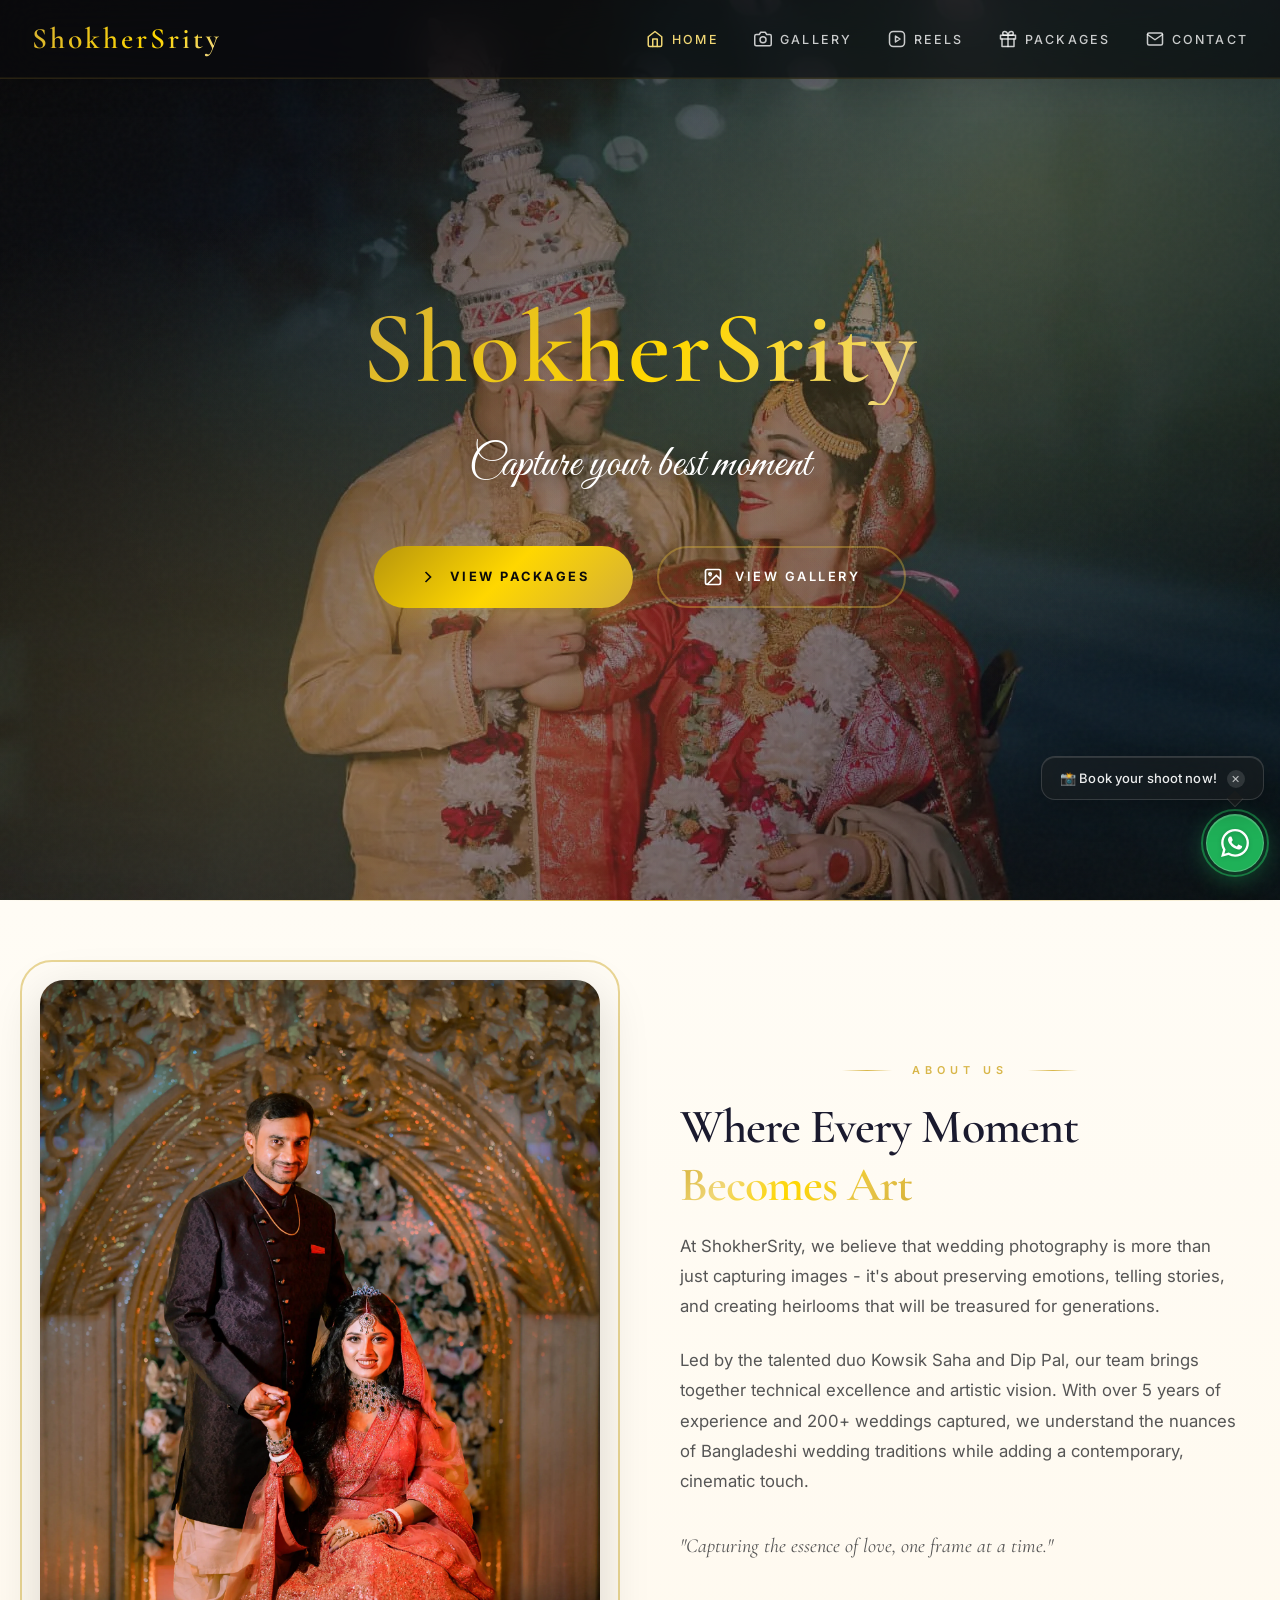
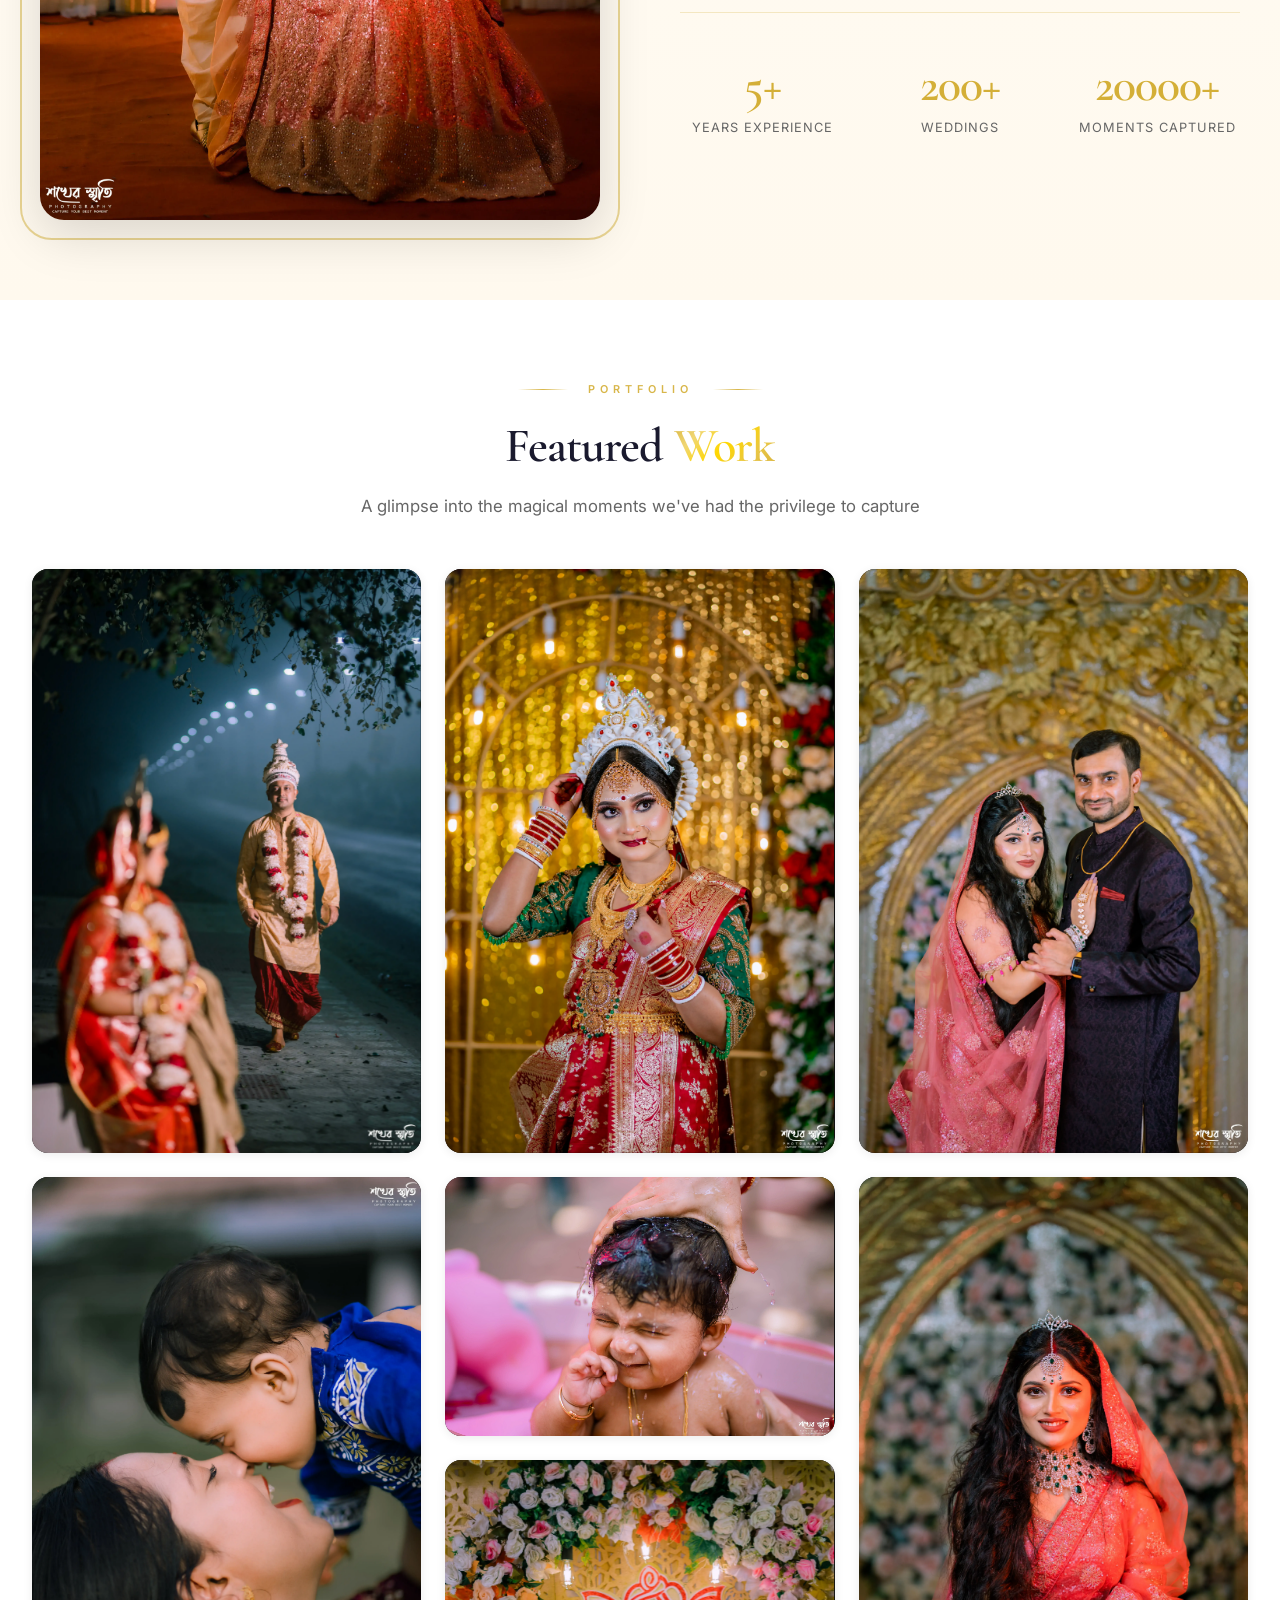
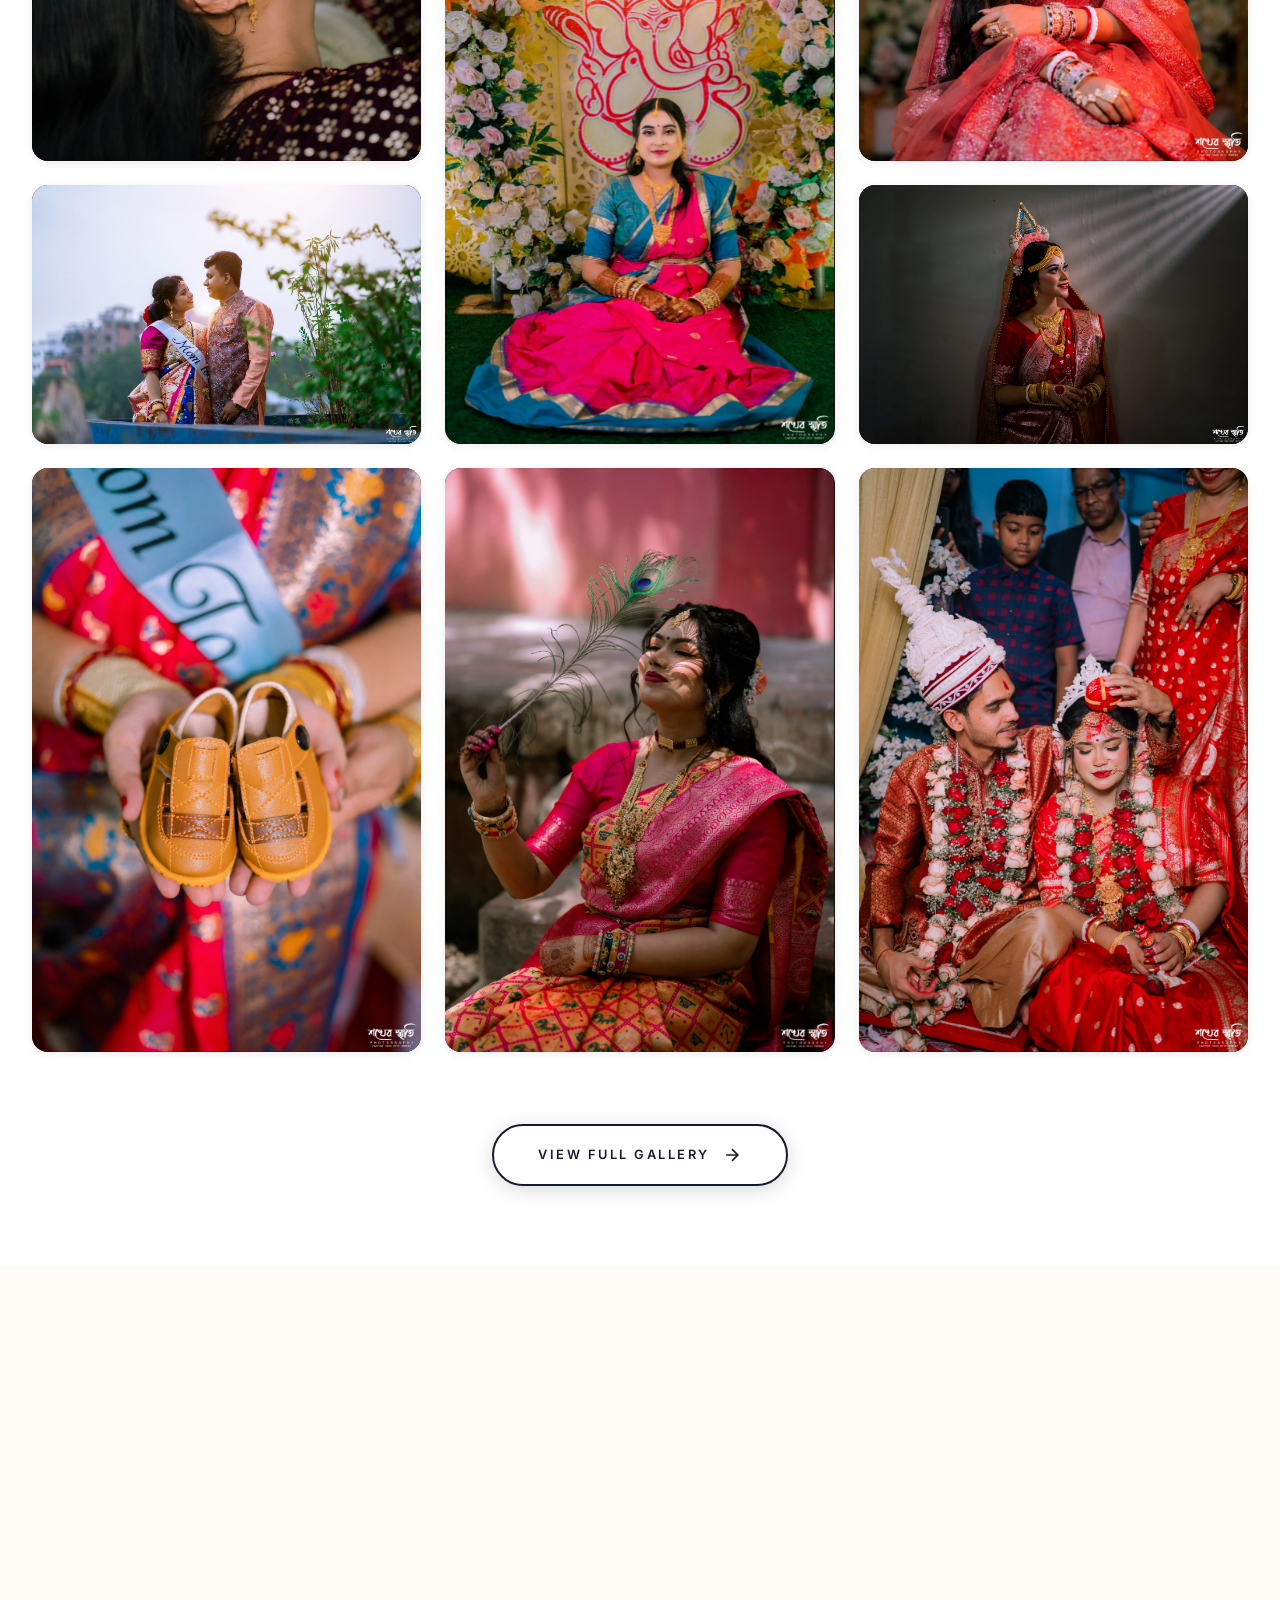
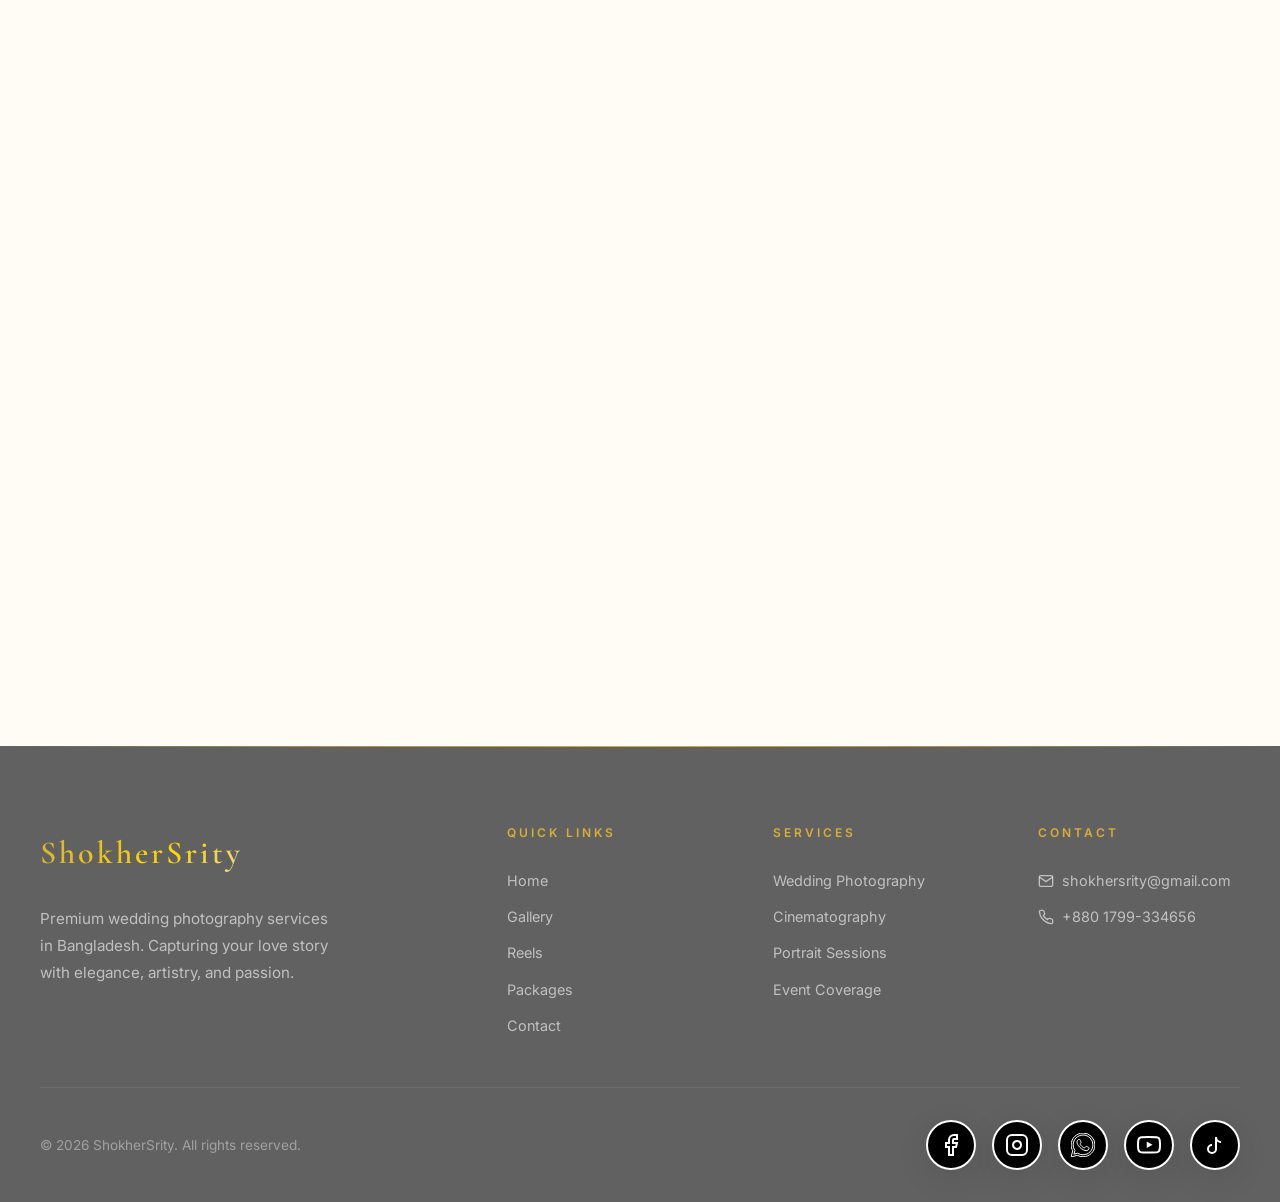
==== commit 8664a5c0: "Add files via upload" ====
--- a/index.html
+++ b/index.html
@@ -130,11 +130,52 @@
                 <span></span>
             </button>
             <ul class="nav-links">
-                <li><a href="index.html">Home</a></li>
-                <li><a href="gallery.html">Gallery</a></li>
-                <li><a href="reels.html">Reels</a></li>
-                <li><a href="packages.html">Packages</a></li>
-                <li><a href="contact.html">Contact</a></li>
+                <li>
+                    <a href="index.html">
+                        <svg class="nav-icon" viewBox="0 0 24 24" fill="none" stroke="currentColor" stroke-width="2" stroke-linecap="round" stroke-linejoin="round">
+                            <path class="roof" d="M3 9l9-7 9 7v11a2 2 0 0 1-2 2H5a2 2 0 0 1-2-2z"></path>
+                            <polyline class="door" points="9 22 9 12 15 12 15 22"></polyline>
+                        </svg>
+                        <span class="nav-text">Home</span>
+                    </a>
+                </li>
+                <li>
+                    <a href="gallery.html">
+                        <svg class="nav-icon" viewBox="0 0 24 24" fill="none" stroke="currentColor" stroke-width="2" stroke-linecap="round" stroke-linejoin="round">
+                            <path class="camera-body" d="M23 19a2 2 0 0 1-2 2H3a2 2 0 0 1-2-2V8a2 2 0 0 1 2-2h4l2-3h6l2 3h4a2 2 0 0 1 2 2z"></path>
+                            <circle class="lens" cx="12" cy="13" r="4"></circle>
+                        </svg>
+                        <span class="nav-text">Gallery</span>
+                    </a>
+                </li>
+                <li>
+                    <a href="reels.html">
+                        <svg class="nav-icon" viewBox="0 0 24 24" fill="none" stroke="currentColor" stroke-width="2" stroke-linecap="round" stroke-linejoin="round">
+                            <rect class="player-box" x="2" y="2" width="20" height="20" rx="5" ry="5"></rect>
+                            <polygon class="play-btn" points="10 8 16 12 10 16 10 8"></polygon>
+                        </svg>
+                        <span class="nav-text">Reels</span>
+                    </a>
+                </li>
+                <li>
+                    <a href="packages.html">
+                        <svg class="nav-icon" viewBox="0 0 24 24" fill="none" stroke="currentColor" stroke-width="2" stroke-linecap="round" stroke-linejoin="round">
+                            <path class="gift-box" d="M20 12v10H4V12"></path>
+                            <path class="gift-lid" d="M2 7h20v5H2z"></path>
+                            <path class="gift-bow" d="M12 22V7M12 7H7.5a2.5 2.5 0 0 1 0-5C11 2 12 7 12 7zM12 7h4.5a2.5 2.5 0 0 0 0-5C13 2 12 7 12 7z"></path>
+                        </svg>
+                        <span class="nav-text">Packages</span>
+                    </a>
+                </li>
+                <li>
+                    <a href="contact.html">
+                        <svg class="nav-icon" viewBox="0 0 24 24" fill="none" stroke="currentColor" stroke-width="2" stroke-linecap="round" stroke-linejoin="round">
+                            <path class="envelope-body" d="M4 4h16c1.1 0 2 .9 2 2v12c0 1.1-.9 2-2 2H4c-1.1 0-2-.9-2-2V6c0-1.1.9-2 2-2z"></path>
+                            <polyline class="envelope-fold" points="22,6 12,13 2,6"></polyline>
+                        </svg>
+                        <span class="nav-text">Contact</span>
+                    </a>
+                </li>
             </ul>
         </nav>
     </header>
--- a/style.css
+++ b/style.css
@@ -206,10 +206,10 @@
    --nav-blur      : backdrop blur + saturation
    ──────────────────────────────────────────────────────────────────────── */
 :root {
-    --nav-bg: rgba(15, 15, 20, 0.65);
-    --nav-bg-scrolled: rgba(15, 15, 20, 0.82);
-    --nav-blur: blur(12px) saturate(180%);
-    --nav-border: rgba(255, 255, 255, 0.10);
+    --nav-bg: rgba(10, 10, 12, 0.75);
+    --nav-bg-scrolled: rgba(10, 10, 12, 0.88);
+    --nav-blur: blur(24px) saturate(190%);
+    --nav-border: rgba(212, 175, 55, 0.15);
 }
 
 header {
@@ -224,20 +224,20 @@
     transition: background 0.4s cubic-bezier(.22, 1, .36, 1), box-shadow 0.4s cubic-bezier(.22, 1, .36, 1), border-color 0.4s ease;
     border-bottom: 1px solid var(--nav-border);
     box-shadow:
-        0 8px 32px rgba(0, 0, 0, 0.10),
-        inset 0 -1px 0 rgba(212, 175, 55, 0.06);
+        0 8px 32px rgba(0, 0, 0, 0.15),
+        inset 0 -1px 0 rgba(212, 175, 55, 0.08);
 }
 
 header.scrolled {
     background:
-        linear-gradient(180deg, rgba(212, 175, 55, 0.06) 0%, rgba(212, 175, 55, 0) 60%),
+        linear-gradient(180deg, rgba(212, 175, 55, 0.08) 0%, rgba(212, 175, 55, 0) 60%),
         var(--nav-bg-scrolled);
-    border-bottom-color: rgba(212, 175, 55, 0.28);
+    border-bottom-color: rgba(212, 175, 55, 0.35);
     box-shadow:
-        0 1px 0 rgba(255, 215, 0, 0.06),
-        0 10px 48px rgba(0, 0, 0, 0.55),
-        0 0 60px rgba(212, 175, 55, 0.05),
-        inset 0 -1px 0 rgba(212, 175, 55, 0.14);
+        0 1px 0 rgba(255, 215, 0, 0.08),
+        0 10px 48px rgba(0, 0, 0, 0.60),
+        0 0 60px rgba(212, 175, 55, 0.08),
+        inset 0 -1px 0 rgba(212, 175, 55, 0.18);
 }
 
 /* ── Nav Top Backdrop ─────────────────────────────────────────────────────────
@@ -253,9 +253,9 @@
     height: 72px;
     /* matches the navbar height */
     background: linear-gradient(180deg,
-            rgba(10, 8, 5, 0.96) 0%,
-            rgba(12, 9, 6, 0.90) 60%,
-            rgba(14, 10, 7, 0.70) 100%);
+            rgba(10, 8, 5, 0.98) 0%,
+            rgba(12, 9, 6, 0.94) 60%,
+            rgba(14, 10, 7, 0.75) 100%);
     pointer-events: none;
     flex-shrink: 0;
 }
@@ -290,15 +290,18 @@
 
 .nav-links {
     display: flex;
-    gap: 2.5rem;
+    gap: 2.2rem;
     align-items: center;
 }
 
 .nav-links a {
+    display: inline-flex;
+    align-items: center;
+    gap: 0.5rem;
     font-family: var(--font-body);
     font-size: 0.78rem;
     font-weight: 500;
-    letter-spacing: 2.5px;
+    letter-spacing: 2.2px;
     text-transform: uppercase;
     color: rgba(255, 255, 255, 0.78);
     position: relative;
@@ -306,10 +309,106 @@
     transition: color 0.3s ease, transform 0.3s ease;
 }
 
-
-.nav-links a:hover {
-    color: var(--color-gold-light);
+.nav-icon {
+    width: 18px;
+    height: 18px;
+    stroke: rgba(255, 255, 255, 0.78);
+    transition: stroke 0.3s ease, transform 0.3s ease, fill 0.3s ease;
+    display: inline-block;
+    vertical-align: middle;
+}
+
+.nav-links a:hover,
+.nav-links a.active {
+    color: var(--color-gold-light) !important;
+}
+
+.nav-links a:hover .nav-icon,
+.nav-links a.active .nav-icon {
+    stroke: var(--color-gold-light) !important;
+}
+
+/* Custom glowing active/hover dot */
+.nav-links a::after {
+    content: '' !important;
+    display: block !important;
+    position: absolute !important;
+    bottom: -4px !important;
+    left: 50% !important;
+    transform: translateX(-50%) scale(0) !important;
+    width: 4px !important;
+    height: 4px !important;
+    background: var(--color-gold) !important;
+    border-radius: 50% !important;
+    transition: transform 0.3s cubic-bezier(0.175, 0.885, 0.32, 1.275) !important;
+    box-shadow: 0 0 8px var(--color-gold), 0 0 16px var(--color-gold) !important;
+    opacity: 0.9 !important;
+}
+
+.nav-links a.active::after,
+.nav-links a:hover::after {
+    transform: translateX(-50%) scale(1) !important;
+}
+
+/* ── Menu Icon Hover Micro-animations ────────────────────────────────────── */
+
+/* Home Icon Animation */
+.nav-links a .roof,
+.nav-links a .door {
+    transition: transform 0.3s ease, stroke 0.3s ease;
+}
+.nav-links a:hover .roof {
+    transform: translateY(-2px);
+}
+.nav-links a:hover .door {
     transform: translateY(-1px);
+    stroke: var(--color-gold-bright);
+}
+
+/* Gallery Icon Animation (Rotate lens) */
+.nav-links a .lens {
+    transform-origin: 12px 13px;
+    transition: transform 0.6s cubic-bezier(0.4, 0, 0.2, 1);
+}
+.nav-links a:hover .lens {
+    transform: rotate(360deg) scale(1.1);
+}
+
+/* Reels Icon Animation (Pulse play symbol) */
+.nav-links a .play-btn {
+    transform-origin: 12px 12px;
+    transition: transform 0.3s ease, fill 0.3s ease;
+}
+.nav-links a:hover .play-btn {
+    transform: scale(1.2) translateX(0.5px);
+    fill: rgba(255, 215, 0, 0.15);
+}
+
+/* Packages Icon Animation (Lift gift lid) */
+.nav-links a .gift-lid {
+    transform-origin: 12px 7px;
+    transition: transform 0.4s cubic-bezier(0.175, 0.885, 0.32, 1.275);
+}
+.nav-links a:hover .gift-lid {
+    transform: translateY(-3px) rotate(5deg);
+}
+
+/* Contact Icon Animation (Bounce envelope & open fold) */
+.nav-links a .envelope-fold {
+    transform-origin: 12px 6px;
+    transition: transform 0.3s ease;
+}
+.nav-links a:hover .envelope-fold {
+    transform: translateY(-1px) scaleY(0.9);
+}
+.nav-links a:hover .envelope-body {
+    animation: envelopeShake 0.4s ease;
+}
+
+@keyframes envelopeShake {
+    0%, 100% { transform: rotate(0); }
+    25% { transform: rotate(-5deg); }
+    75% { transform: rotate(5deg); }
 }
 
 /* Mobile Menu Button */
@@ -3108,38 +3207,40 @@
     transform: translateY(0);
 }
 
-/* Stagger children */
-.stagger-children>* {
-    opacity: 0;
-    transform: translateY(20px);
-}
-
-.stagger-children.active>* {
-    animation: fadeInUp 0.6s ease forwards;
-}
-
-.stagger-children.active>*:nth-child(1) {
-    animation-delay: 0.1s;
-}
-
-.stagger-children.active>*:nth-child(2) {
-    animation-delay: 0.2s;
-}
-
-.stagger-children.active>*:nth-child(3) {
-    animation-delay: 0.3s;
-}
-
-.stagger-children.active>*:nth-child(4) {
-    animation-delay: 0.4s;
-}
-
-.stagger-children.active>*:nth-child(5) {
-    animation-delay: 0.5s;
-}
-
-.stagger-children.active>*:nth-child(n+6) {
-    animation-delay: 0.6s;
+/* Stagger children (Desktop only to prevent mobile pop-up layout delay) */
+@media (min-width: 769px) {
+    .stagger-children>* {
+        opacity: 0;
+        transform: translateY(20px);
+    }
+
+    .stagger-children.active>* {
+        animation: fadeInUp 0.6s ease forwards;
+    }
+
+    .stagger-children.active>*:nth-child(1) {
+        animation-delay: 0.1s;
+    }
+
+    .stagger-children.active>*:nth-child(2) {
+        animation-delay: 0.2s;
+    }
+
+    .stagger-children.active>*:nth-child(3) {
+        animation-delay: 0.3s;
+    }
+
+    .stagger-children.active>*:nth-child(4) {
+        animation-delay: 0.4s;
+    }
+
+    .stagger-children.active>*:nth-child(5) {
+        animation-delay: 0.5s;
+    }
+
+    .stagger-children.active>*:nth-child(n+6) {
+        animation-delay: 0.6s;
+    }
 }
 
 /* ============================================
@@ -4246,4 +4347,67 @@
 .footer-social a:hover svg {
     stroke: #000 !important;
     fill: none !important;
+}
+
+/* ── ADDITIONAL PREMIUM UI UPGRADES & MICRO-ANIMATIONS ────────────────────── */
+
+/* Glass Prism Shimmer Sweep on Gallery & Featured Cards */
+.featured-item::before,
+.masonry-item::before {
+    content: '';
+    position: absolute;
+    top: 0;
+    left: -75%;
+    width: 50%;
+    height: 100%;
+    background: linear-gradient(90deg, transparent, rgba(255, 215, 0, 0.18), rgba(255, 255, 255, 0.1), transparent);
+    transform: skewX(-25deg);
+    transition: 0.75s cubic-bezier(0.22, 1, 0.36, 1);
+    pointer-events: none;
+    z-index: 2;
+}
+
+.featured-item:hover::before,
+.masonry-item:hover::before {
+    left: 150%;
+}
+
+/* Button Icon Slide Hover Micro-animation */
+.btn svg,
+.btn-primary svg,
+.btn-secondary svg,
+.btn-outline svg {
+    transition: transform 0.3s cubic-bezier(0.175, 0.885, 0.32, 1.275);
+}
+
+.btn:hover svg,
+.btn-primary:hover svg,
+.btn-secondary:hover svg,
+.btn-outline:hover svg {
+    transform: scale(1.15) translateX(3px);
+}
+
+/* Premium Card Hover Glow Transitions */
+.testimonial-card,
+.package-card,
+.contact-card,
+.inquiry-card {
+    transition: transform 0.4s cubic-bezier(0.22, 1, 0.36, 1), box-shadow 0.4s ease, border-color 0.3s ease, background-color 0.3s ease !important;
+}
+
+/* Mobile Nav Drawer Enhancements */
+@media (max-width: 768px) {
+    .nav-links {
+        transform: translateX(20px);
+        opacity: 0;
+        visibility: hidden;
+        transition: transform 0.4s cubic-bezier(0.22, 1, 0.36, 1), opacity 0.4s ease, right 0.4s cubic-bezier(0.22, 1, 0.36, 1);
+    }
+    
+    .nav-links.active {
+        transform: translateX(0);
+        opacity: 1;
+        visibility: visible;
+        right: 0;
+    }
 }
